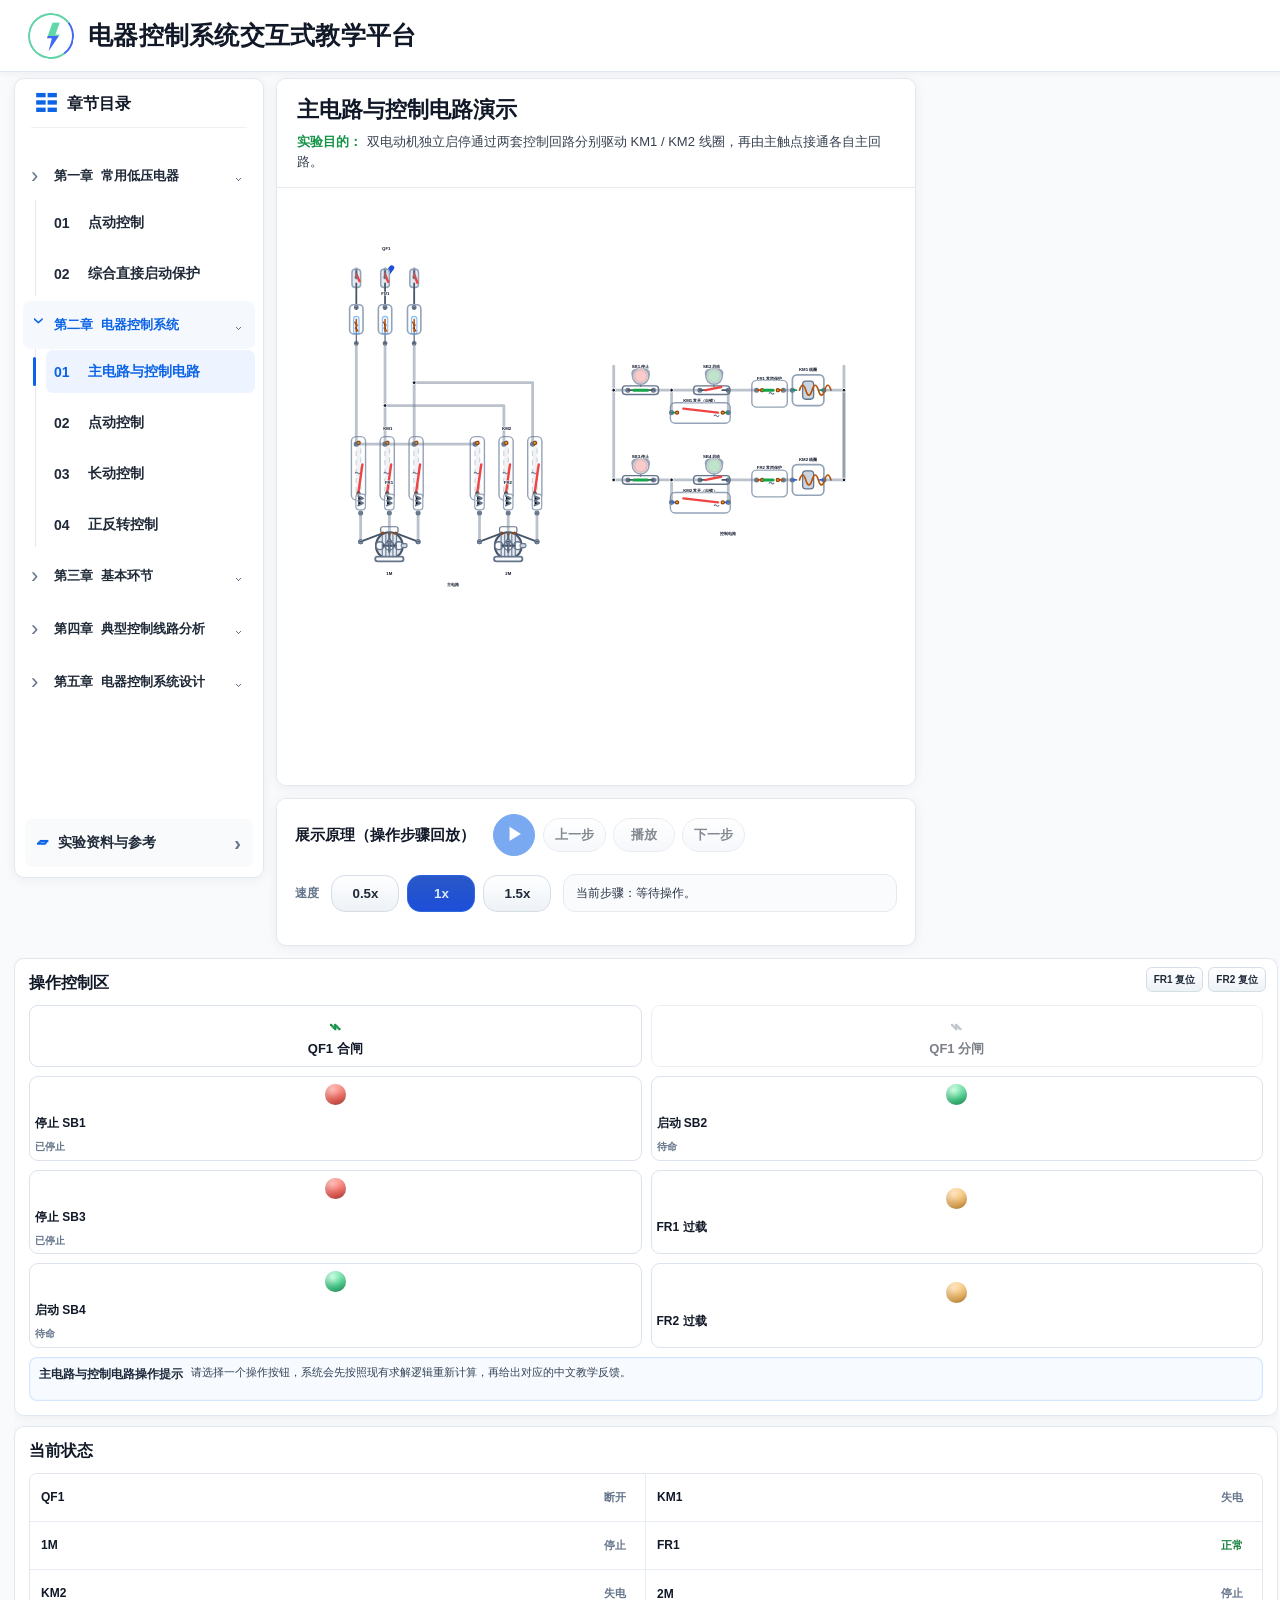
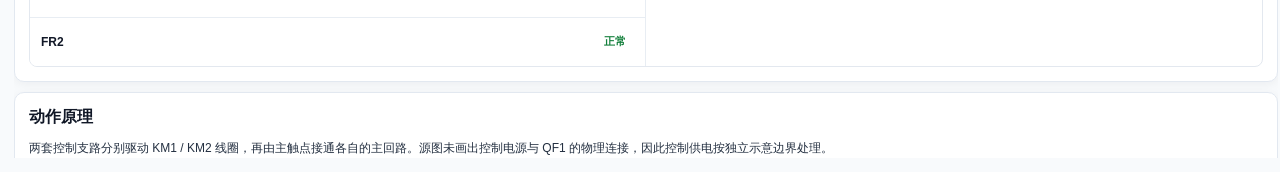
==== index.html @ c3f4f558 "fix(ch01): align jog experiment heading with target" ====
<!DOCTYPE html>
<html lang="zh-CN">
<head>
  <meta charset="UTF-8" />
  <meta name="viewport" content="width=device-width, initial-scale=1.0" />
  <title>电器控制系统交互式教学平台</title>
  <link rel="icon" href="data:,">
  <style>
    :root {
      --bg: #0c1320;
      --panel: #131f32;
      --panel-soft: #16263d;
      --text: #eef5ff;
      --muted: #9eb2cd;
      --line: rgba(255, 255, 255, 0.08);
      --wire: #7789a1;
      --wire-soft: rgba(135, 151, 173, 0.78);
      --l1: #ffd257;
      --l2: #6be2ff;
      --l3: #8dff9f;
      --danger: #ff7272;
      --success: #42df8f;
      --warning: #ffbf58;
      --shadow: rgba(0, 0, 0, 0.34);
    }

    * {
      box-sizing: border-box;
    }

    body {
      margin: 0;
      min-height: 100vh;
      font-family: "Microsoft YaHei", "PingFang SC", Arial, sans-serif;
      color: var(--text);
      background:
        radial-gradient(circle at top left, rgba(98, 170, 255, 0.15), transparent 26%),
        radial-gradient(circle at top right, rgba(255, 191, 88, 0.12), transparent 22%),
        linear-gradient(180deg, #09101b 0%, #0d1725 100%);
    }

    .page {
      width: min(1740px, calc(100% - 28px));
      margin: 0 auto;
      padding: 18px 0 28px;
    }

    .header,
    .panel {
      border: 1px solid var(--line);
      border-radius: 24px;
      background: linear-gradient(180deg, rgba(255, 255, 255, 0.045), rgba(255, 255, 255, 0.018));
      box-shadow: 0 18px 36px var(--shadow);
    }

    .header {
      padding: 18px 22px;
      margin-bottom: 18px;
    }

    .header h1 {
      margin: 0 0 8px;
      font-size: 30px;
    }

    .header p {
      margin: 0;
      color: var(--muted);
      line-height: 1.72;
      font-size: 15px;
    }

    .layout {
      display: grid;
      grid-template-columns: minmax(1040px, 1fr) 420px;
      gap: 20px;
      align-items: start;
    }

    .board-panel,
    .side-panel {
      padding: 18px;
    }

    .side-panel {
      display: flex;
      flex-direction: column;
      gap: 14px;
    }

    .panel-head {
      display: flex;
      justify-content: space-between;
      align-items: center;
      gap: 14px;
      margin-bottom: 12px;
    }

    .panel-head h2,
    .card h3 {
      margin: 0;
      font-size: 18px;
    }

    .panel-head small,
    .card p,
    .note {
      color: var(--muted);
    }

    .board-shell {
      border-radius: 22px;
      overflow: hidden;
      border: 1px solid var(--line);
      background:
        linear-gradient(180deg, rgba(255, 255, 255, 0.035), rgba(255, 255, 255, 0.012)),
        linear-gradient(180deg, #101c2d, #0c1523);
      aspect-ratio: 1000 / 700;
    }

    #boardSvg {
      width: 100%;
      height: 100%;
      display: block;
    }

    .card {
      padding: 16px;
      border-radius: 18px;
      border: 1px solid var(--line);
      background: linear-gradient(180deg, rgba(255, 255, 255, 0.05), rgba(255, 255, 255, 0.018));
    }

    .control-grid {
      display: grid;
      grid-template-columns: repeat(2, minmax(0, 1fr));
      gap: 12px;
      margin-top: 12px;
    }

    .ctrl-btn,
    .qf-btn,
    .small-btn {
      border: 1px solid rgba(255, 255, 255, 0.14);
      color: var(--text);
      cursor: pointer;
      font-weight: 800;
    }

    .qf-btn {
      width: 100%;
      border-radius: 16px;
      padding: 14px 16px;
      background: linear-gradient(180deg, #465b74, #29364a);
      font-size: 15px;
    }

    .qf-btn.on {
      color: #d8ffe9;
      border-color: rgba(66, 223, 143, 0.42);
      box-shadow: inset 0 0 0 1px rgba(66, 223, 143, 0.18), 0 0 18px rgba(66, 223, 143, 0.12);
    }

    .ctrl-btn {
      min-height: 84px;
      border-radius: 18px;
      padding: 10px 12px;
      background: linear-gradient(180deg, #d7dde6, #bbc5d3 58%, #909dab);
      color: #1a283b;
      display: flex;
      flex-direction: column;
      justify-content: center;
      gap: 8px;
      box-shadow: inset 0 2px 8px rgba(255, 255, 255, 0.45), 0 10px 16px rgba(0, 0, 0, 0.16);
    }

    .ctrl-btn .chip {
      width: 46px;
      height: 46px;
      border-radius: 50%;
      box-shadow: inset 0 4px 8px rgba(255, 255, 255, 0.38), inset 0 -6px 8px rgba(0, 0, 0, 0.22);
    }

    .ctrl-btn.stop .chip {
      background: radial-gradient(circle at 35% 30%, #ffb1ab, #ff6056 58%, #9c231e);
    }

    .ctrl-btn.forward .chip {
      background: radial-gradient(circle at 35% 30%, #c7ffe0, #39d889 58%, #0d7e43);
    }

    .ctrl-btn.reverse .chip {
      background: radial-gradient(circle at 35% 30%, #cadcff, #4c8fff 58%, #1a4fae);
    }

    .ctrl-btn.warn .chip {
      background: radial-gradient(circle at 35% 30%, #ffe2b7, #ffbe5d 58%, #b67112);
    }

    .ctrl-btn.reset .chip {
      background: radial-gradient(circle at 35% 30%, #f7fbff, #d7e4f4 58%, #8ea1ba);
    }

    .ctrl-btn strong {
      font-size: 14px;
    }

    .ctrl-btn-status {
      font-size: 12px;
      font-weight: 700;
      color: #64748b;
    }

    .ctrl-btn.pressed {
      border-color: #93c5fd;
      box-shadow: inset 0 2px 10px rgba(255, 255, 255, 0.7), 0 0 0 2px rgba(59, 130, 246, 0.14);
    }

    .ctrl-btn.pressed .ctrl-btn-status {
      color: #1d4ed8;
    }

    .ctrl-btn.pressed .chip {
      transform: translateY(4px) scale(0.96);
    }

    .status-grid {
      display: grid;
      gap: 10px;
    }

    .status-row {
      display: flex;
      justify-content: space-between;
      align-items: center;
      gap: 12px;
      padding: 10px 12px;
      border-radius: 12px;
      background: rgba(255, 255, 255, 0.03);
    }

    .status-row span:first-child {
      color: var(--muted);
      font-size: 13px;
      font-weight: 600;
    }

    .pill {
      padding: 4px 10px;
      border-radius: 999px;
      font-size: 12px;
      font-weight: 800;
      border: 1px solid rgba(255, 255, 255, 0.14);
      background: rgba(255, 255, 255, 0.06);
    }

    .pill.on {
      color: #cbffe3;
      background: rgba(66, 223, 143, 0.16);
      border-color: rgba(66, 223, 143, 0.36);
    }

    .pill.off {
      color: #dfe8f7;
    }

    .pill.forward {
      color: #fff0ac;
      background: rgba(255, 210, 87, 0.18);
      border-color: rgba(255, 210, 87, 0.4);
    }

    .pill.reverse {
      color: #dbf6ff;
      background: rgba(107, 226, 255, 0.16);
      border-color: rgba(107, 226, 255, 0.38);
    }

    .pill.error {
      color: #ffd8d8;
      background: rgba(255, 114, 114, 0.18);
      border-color: rgba(255, 114, 114, 0.42);
    }

    .box {
      min-height: 126px;
      border-radius: 14px;
      padding: 14px;
      background: rgba(255, 255, 255, 0.03);
      border: 1px solid rgba(255, 255, 255, 0.07);
    }

    .box strong {
      display: block;
      margin-bottom: 8px;
      font-size: 16px;
    }

    .box p {
      margin: 0;
      line-height: 1.72;
      font-size: 14px;
    }

    .operation-feedback-inline {
      margin-top: 12px;
      padding: 10px 12px;
      border-radius: 12px;
      border: 1px solid rgba(15, 23, 42, 0.08);
      background: #f8fbff;
      color: #0f172a;
      transition: border-color 160ms ease, background 160ms ease, box-shadow 160ms ease;
    }

    .operation-feedback-inline strong {
      display: block;
      margin-bottom: 4px;
      font-size: 13px;
      font-weight: 800;
      color: #1e293b;
    }

    .operation-feedback-inline p {
      margin: 0;
      font-size: 13px;
      line-height: 1.6;
      color: #334155;
    }

    .operation-feedback-inline.tone-success {
      border-color: rgba(34, 197, 94, 0.22);
      background: #f3fff7;
      box-shadow: inset 0 0 0 1px rgba(34, 197, 94, 0.04);
    }

    .operation-feedback-inline.tone-info {
      border-color: rgba(59, 130, 246, 0.18);
      background: #f7fbff;
      box-shadow: inset 0 0 0 1px rgba(59, 130, 246, 0.04);
    }

    .operation-feedback-inline.tone-warning {
      border-color: rgba(245, 158, 11, 0.22);
      background: #fff9ef;
      box-shadow: inset 0 0 0 1px rgba(245, 158, 11, 0.04);
    }

    .btn-row {
      display: flex;
      gap: 10px;
      margin-top: 12px;
    }

    .small-btn {
      flex: 1;
      border-radius: 12px;
      padding: 10px 12px;
      background: linear-gradient(180deg, #344159, #1c2738);
    }

    .legend {
      display: flex;
      flex-wrap: wrap;
      gap: 10px 14px;
      margin-top: 10px;
      color: var(--muted);
      font-size: 12px;
    }

    .legend span {
      display: inline-flex;
      align-items: center;
      gap: 8px;
    }

    .legend i {
      width: 24px;
      height: 5px;
      display: inline-block;
      border-radius: 999px;
    }

    .legend .l1 { background: var(--l1); }
    .legend .l2 { background: var(--l2); }
    .legend .l3 { background: var(--l3); }

    .note {
      margin-top: 10px;
      line-height: 1.7;
      font-size: 13px;
      white-space: pre-line;
    }

    .principle-toolbar {
      display: flex;
      flex-wrap: wrap;
      gap: 10px;
      margin-top: 12px;
      align-items: center;
    }

    .principle-play-btn {
      flex: 0 0 auto;
      min-width: 118px;
    }

    .playback-controls {
      display: flex;
      flex: 1 1 240px;
      gap: 10px;
    }

    .playback-controls .small-btn {
      min-width: 0;
    }

    .playback-speed-row {
      display: flex;
      align-items: center;
      justify-content: space-between;
      gap: 12px;
      margin-top: 12px;
    }

    .playback-speed-label {
      color: #64748b;
      font-size: 12px;
      font-weight: 700;
      letter-spacing: 0.02em;
    }

    .playback-speed-group {
      display: inline-flex;
      gap: 8px;
      flex-wrap: wrap;
    }

    .playback-speed-group .small-btn {
      flex: 0 0 auto;
      min-width: 68px;
    }

    .principle-step-list {
      display: grid;
      gap: 8px;
      margin-top: 12px;
    }

    .principle-step-item {
      display: flex;
      align-items: flex-start;
      gap: 10px;
      padding: 10px 12px;
      border-radius: 12px;
      border: 1px solid #e2e8f0;
      background: #f8fafc;
      color: #475569;
      font-size: 13px;
      line-height: 1.55;
    }

    .principle-step-item.done {
      border-color: #bbf7d0;
      background: #f0fdf4;
      color: #166534;
    }

    .principle-step-item.current {
      border-color: #bfdbfe;
      background: #eff6ff;
      color: #1d4ed8;
      box-shadow: 0 0 0 1px rgba(59, 130, 246, 0.1);
    }

    .principle-step-item.pending {
      color: #64748b;
    }

    .principle-step-marker {
      font-weight: 800;
      flex: 0 0 auto;
      min-width: 16px;
    }

    .principle-step-text {
      display: block;
    }

    #boardSvg.teaching-paused .current-flow-path,
    #boardSvg.teaching-paused .sim-motor-rotor {
      animation-play-state: paused;
    }

    .board-title {
      fill: #eef5ff;
      font-size: 28px;
      font-weight: 800;
    }

    .board-subtitle {
      fill: #9bb0cb;
      font-size: 15px;
      font-weight: 600;
    }

    .zone-text {
      fill: #7f94ae;
      font-size: 13px;
      font-weight: 700;
      letter-spacing: 0.3px;
    }

    .tag-box {
      display: none;
    }

    .tag-text {
      fill: #ecf4ff;
      font-size: 15px;
      font-weight: 800;
      text-shadow: 0 2px 5px rgba(0, 0, 0, 0.5);
    }

    .tag-text.small {
      font-size: 14px;
    }

    .terminal-text {
      fill: #d4e2f6;
      font-size: 14px;
      font-weight: 800;
      text-shadow: 0 2px 5px rgba(0, 0, 0, 0.48);
    }

    .component {
      cursor: pointer;
    }

    .component .hit-outline {
      fill: transparent;
      stroke: transparent;
      stroke-width: 10;
      transition: stroke 0.2s ease, filter 0.2s ease;
    }

    .component.selected .hit-outline,
    .component:hover .hit-outline {
      stroke: rgba(106, 193, 255, 0.72);
      filter: drop-shadow(0 0 8px rgba(106, 193, 255, 0.44));
    }

    #boardKi1.selected .hit-outline,
    #boardKi1:hover .hit-outline,
    #boardKi2.selected .hit-outline,
    #boardKi2:hover .hit-outline {
      stroke: transparent;
      filter: none;
    }

    .board-body {
      fill: #d7dee8;
      stroke: #91a1b7;
      stroke-width: 3;
    }

    .board-dark {
      fill: #7587a0;
      stroke: #42546d;
      stroke-width: 3;
    }

    .device-shadow {
      filter: drop-shadow(0 12px 18px rgba(0, 0, 0, 0.16));
    }

    .plastic-top {
      fill: rgba(255, 255, 255, 0.16);
    }

    .terminal-plate {
      fill: #4b5d75;
      stroke: #1f3044;
      stroke-width: 2;
    }

    .terminal-screw {
      fill: #c4d0dd;
      stroke: #586b83;
      stroke-width: 1.5;
    }

    .terminal-slot {
      stroke: #53667d;
      stroke-width: 1.5;
      stroke-linecap: round;
    }

    .phase-wire {
      fill: none;
      stroke: var(--wire-soft);
      stroke-width: 6;
      stroke-linecap: round;
      stroke-linejoin: round;
    }

    .phase-wire.thin {
      stroke-width: 5;
    }

    .phase-wire.cross {
      stroke: rgba(122, 138, 158, 0.58);
      opacity: 0.72;
    }

    .power-path {
      fill: none;
      stroke-width: 9;
      stroke-linecap: round;
      stroke-linejoin: round;
      opacity: 0;
      stroke-dasharray: 22 18;
      animation: flowMove 1.18s linear infinite;
      filter: drop-shadow(0 0 7px currentColor);
      transition: opacity 0.2s ease;
    }

    .power-path.active {
      opacity: 1;
    }

    .phase-l1 {
      stroke: var(--l1);
      color: var(--l1);
    }

    .phase-l2 {
      stroke: var(--l2);
      color: var(--l2);
    }

    .phase-l3 {
      stroke: var(--l3);
      color: var(--l3);
    }

    .qf-slot {
      fill: url(#qfSlotGrad);
      stroke: #617289;
      stroke-width: 3;
    }

    .qf-handle {
      transform-origin: 220px 159px;
      transition: transform 0.22s ease, stroke 0.22s ease, filter 0.22s ease;
      stroke: #26384c;
      stroke-width: 12;
      stroke-linecap: round;
    }

    #boardQf1.on .qf-handle {
      transform: rotate(-26deg);
      stroke: #4edb91;
      filter: drop-shadow(0 0 7px rgba(78, 219, 145, 0.24));
    }

    #boardQf1.on .qf-body {
      stroke: rgba(78, 219, 145, 0.72);
      filter: drop-shadow(0 0 9px rgba(78, 219, 145, 0.14));
    }

    .qf-body {
      fill: url(#qfBodyGrad);
      stroke: #73859b;
      stroke-width: 3.2;
    }

    .qf-ridge {
      fill: url(#qfPoleGrad);
      stroke: #42546d;
      stroke-width: 2.2;
    }

    .qf-handle-cap {
      fill: url(#qfCapGrad);
      stroke: #5f738d;
      stroke-width: 2;
      transition: transform 0.22s ease, stroke 0.22s ease;
      transform-origin: 220px 159px;
    }

    #boardQf1.on .qf-handle-cap {
      transform: rotate(-26deg);
      stroke: #5de09b;
    }

    .fuse-body {
      fill: url(#fuseBodyGrad);
      stroke: #8d7350;
      stroke-width: 3;
    }

    .fuse-cartridge {
      fill: url(#fuseGlassGrad);
      stroke: #8b98ab;
      stroke-width: 2.2;
    }

    .fuse-core {
      stroke: #e4b35f;
      stroke-width: 2;
      stroke-linecap: round;
    }

    .fuse-cap {
      fill: #e9edf4;
      stroke: #798ca5;
      stroke-width: 1.8;
    }

    .fuse-base {
      fill: #8d7558;
      opacity: 0.34;
    }

    .contactor-shell {
      fill: url(#contactorBodyGrad);
      stroke: #8293ab;
      stroke-width: 3;
    }

    .contactor-top {
      fill: rgba(255, 255, 255, 0.2);
    }

    .contactor-core {
      fill: rgba(72, 90, 113, 0.26);
      stroke: rgba(49, 66, 87, 0.48);
      stroke-width: 2;
    }

    .contactor-channel {
      fill: url(#contactorChannelGrad);
      stroke: #51657d;
      stroke-width: 2;
    }

    .contactor-gap {
      stroke: #a6b7ca;
      stroke-width: 5;
      stroke-linecap: round;
      opacity: 0.7;
      transition: opacity 0.2s ease;
    }

    .contactor-bridge {
      stroke: #7effb2;
      stroke-width: 6;
      stroke-linecap: round;
      opacity: 0;
      transition: opacity 0.2s ease;
      filter: drop-shadow(0 0 6px rgba(126, 255, 178, 0.3));
    }

    #boardKi1.active .contactor-bridge,
    #boardKi2.active .contactor-bridge {
      opacity: 1;
    }

    #boardKi1.active .contactor-gap,
    #boardKi2.active .contactor-gap {
      opacity: 0.18;
    }

    #boardKi1.active .contactor-shell,
    #boardKi2.active .contactor-shell {
      stroke: rgba(126, 255, 178, 0.72);
      filter: drop-shadow(0 0 10px rgba(126, 255, 178, 0.15));
    }

    #boardKi1.selected .contactor-shell,
    #boardKi1:hover .contactor-shell,
    #boardKi2.selected .contactor-shell,
    #boardKi2:hover .contactor-shell {
      stroke: rgba(106, 193, 255, 0.86);
      filter: drop-shadow(0 0 9px rgba(106, 193, 255, 0.24));
    }

    .fr-shell {
      fill: url(#frBodyGrad);
      stroke: #8b6f4b;
      stroke-width: 3;
    }

    .fr-top {
      fill: rgba(255, 255, 255, 0.14);
    }

    .fr-channel {
      fill: url(#frChannelGrad);
      stroke: #7f8ea3;
      stroke-width: 2;
    }

    .fr-dial {
      fill: #d87070;
      stroke: #ffd1d1;
      stroke-width: 2;
    }

    .fr-scale {
      stroke: rgba(255, 255, 255, 0.55);
      stroke-width: 1.5;
      stroke-linecap: round;
    }

    .status-dot {
      opacity: 0.18;
      transition: opacity 0.2s ease, fill 0.2s ease;
    }

    #boardKi1.active .status-dot,
    #boardKi2.active .status-dot {
      opacity: 1;
      fill: #7effb2;
    }

    #boardFr1.trip .status-dot {
      opacity: 1;
      fill: #ff8a8a;
    }

    #boardFr1.trip .fr-shell {
      fill: #703131;
      stroke: #ff8a8a;
    }

    .ctrl-btn.active {
      box-shadow: inset 0 2px 8px rgba(255, 255, 255, 0.45), 0 0 0 1px rgba(255, 255, 255, 0.18), 0 0 18px rgba(255, 255, 255, 0.14);
    }

    .ctrl-btn.forward.active {
      box-shadow: inset 0 2px 8px rgba(255, 255, 255, 0.45), 0 0 0 1px rgba(66, 223, 143, 0.32), 0 0 18px rgba(66, 223, 143, 0.18);
    }

    .ctrl-btn.reverse.active {
      box-shadow: inset 0 2px 8px rgba(255, 255, 255, 0.45), 0 0 0 1px rgba(107, 226, 255, 0.3), 0 0 18px rgba(107, 226, 255, 0.16);
    }

    .button-cap {
      transition: transform 0.12s ease;
    }

    .button-bezel {
      fill: url(#buttonBezelGrad);
      stroke: #8ea1b7;
      stroke-width: 2.4;
    }

    .button-housing {
      fill: url(#buttonHousingGrad);
      stroke: #7f92a9;
      stroke-width: 2.4;
    }

    .button-ring {
      fill: rgba(255, 255, 255, 0.08);
      stroke: rgba(255, 255, 255, 0.16);
      stroke-width: 2;
    }

    #boardSb2.selected .button-ring,
    #boardSb2.pressed .button-ring,
    #boardSb2.active .button-ring {
      stroke: rgba(66, 223, 143, 0.5);
      filter: drop-shadow(0 0 8px rgba(66, 223, 143, 0.24));
    }

    #boardSb3.selected .button-ring,
    #boardSb3.pressed .button-ring,
    #boardSb3.active .button-ring {
      stroke: rgba(107, 226, 255, 0.5);
      filter: drop-shadow(0 0 8px rgba(107, 226, 255, 0.24));
    }

    .component.pressed .button-cap {
      transform: translateY(4px);
    }

    .motor-shell {
      fill: url(#motorBodyGrad);
      stroke: #dce8f5;
      stroke-width: 4;
    }

    .motor-endcap {
      fill: url(#motorEndGrad);
      stroke: #c2d5e8;
      stroke-width: 3;
    }

    .motor-fin {
      stroke: rgba(228, 240, 252, 0.4);
      stroke-width: 3;
      stroke-linecap: round;
    }

    .motor-base {
      fill: #5d7595;
      stroke: #d0deed;
      stroke-width: 3;
    }

    .motor-box {
      fill: url(#motorBoxGrad);
      stroke: #d2dfed;
      stroke-width: 2.4;
    }

    #boardMotor.run-forward .rotor {
      animation: motorCw 1.35s linear infinite;
      transform-origin: 1110px 700px;
    }

    #boardMotor.run-reverse .rotor {
      animation: motorCcw 1.35s linear infinite;
      transform-origin: 1110px 700px;
    }

    #boardMotor.fault .motor-shell {
      fill: #6a2f2f;
      stroke: #ff9090;
    }

    #boardMotor.fault .motor-endcap,
    #boardMotor.fault .motor-box,
    #boardMotor.fault .motor-base {
      stroke: #ffb0b0;
    }

    #boardMotor.fault .fault-mark {
      opacity: 1;
    }

    .fault-mark {
      opacity: 0;
      transition: opacity 0.2s ease;
    }

    .terminal-port,
    .terminal-point {
      display: block;
    }

    @keyframes flowMove {
      from { stroke-dashoffset: 0; }
      to { stroke-dashoffset: -82; }
    }

    @keyframes currentFlow {
      from { stroke-dashoffset: 22; }
      to { stroke-dashoffset: 0; }
    }

    @keyframes currentFlowReverse {
      from { stroke-dashoffset: 0; }
      to { stroke-dashoffset: 22; }
    }

    @keyframes motorCw {
      from { transform: rotate(0deg); }
      to { transform: rotate(360deg); }
    }

    @keyframes motorCcw {
      from { transform: rotate(360deg); }
      to { transform: rotate(0deg); }
    }

    .board-shell {
      border-radius: 22px;
      overflow: hidden;
      border: 1px solid #e5e7eb;
      background: #ffffff;
      aspect-ratio: 1240 / 860;
    }

    .stage-board {
      background: #ffffff;
      border-color: #e5e7eb;
    }

    .board-title {
      fill: #1f2937;
    }

    .board-subtitle {
      fill: #64748b;
      font-size: 14px;
      font-weight: 600;
    }

    .zone-text {
      fill: #94a3b8;
      font-size: 12px;
      font-weight: 700;
    }

    .tag-text,
    .tag-text.small,
    .terminal-text {
      fill: #1f2937;
      text-shadow: none;
    }

    .component.selected .hit-outline,
    .component:hover .hit-outline {
      stroke: rgba(37, 99, 235, 0.28);
      filter: drop-shadow(0 0 5px rgba(37, 99, 235, 0.12));
    }

    .device-shadow {
      filter: drop-shadow(0 10px 14px rgba(148, 163, 184, 0.18));
    }

    .plastic-top {
      fill: rgba(255, 255, 255, 0.66);
    }

    .terminal-plate {
      fill: #cbd5e1;
      stroke: #94a3b8;
    }

    .terminal-screw {
      fill: #f8fafc;
      stroke: #94a3b8;
    }

    #lineSlotLayer,
    #terminalDebugLayer {
      display: none;
    }

    .slot-zone {
      fill: rgba(219, 234, 254, 0.32);
      stroke: rgba(191, 219, 254, 0.9);
      stroke-width: 1.5;
      stroke-dasharray: 6 8;
    }

    .phase-wire,
    .power-path {
      fill: none;
      stroke-linecap: round;
      stroke-linejoin: round;
    }

    .phase-wire {
      stroke: #cbd5e1;
      stroke-width: 3;
    }

    .phase-wire.thin {
      stroke-width: 3;
    }

    .phase-wire.cross {
      stroke: rgba(148, 163, 184, 0.52);
      opacity: 0.72;
    }

    .power-path {
      stroke-width: 4;
      opacity: 1;
      stroke-dasharray: 12 10;
      animation: currentFlow 0.9s linear infinite;
      filter: none;
    }

    .base-wire.active-wire {
      opacity: 1;
    }

    .flow-forward {
      animation-name: currentFlow;
    }

    .flow-reverse {
      animation-name: currentFlowReverse;
    }

    .phase-l1 {
      stroke: #facc15;
      color: #facc15;
    }

    .phase-l2 {
      stroke: #06b6d4;
      color: #06b6d4;
    }

    .phase-l3 {
      stroke: #22c55e;
      color: #22c55e;
    }

    .qf-slot {
      fill: #eef4ff;
      stroke: #94a3b8;
    }

    .qf-handle {
      stroke: #2563eb;
    }

    #boardQf1.on .qf-handle {
      stroke: #2563eb;
      filter: drop-shadow(0 0 6px rgba(37, 99, 235, 0.2));
    }

    #boardQf1.on .qf-body {
      stroke: #60a5fa;
      filter: drop-shadow(0 0 7px rgba(96, 165, 250, 0.14));
    }

    .qf-body {
      fill: #eef2f7;
      stroke: #94a3b8;
    }

    .qf-ridge {
      fill: #94a3b8;
      stroke: #64748b;
    }

    .qf-handle-cap {
      fill: #dbeafe;
      stroke: #60a5fa;
    }

    .fuse-body {
      fill: #f6efe2;
      stroke: #b7a07b;
    }

    .fuse-cartridge {
      fill: rgba(255, 255, 255, 0.9);
      stroke: #94a3b8;
    }

    .fuse-core {
      stroke: #d97706;
    }

    .fuse-cap {
      fill: #f8fafc;
      stroke: #94a3b8;
    }

    .fuse-base {
      fill: #c8b18c;
      opacity: 0.36;
    }

    .contactor-shell {
      fill: #eef2f7;
      stroke: #94a3b8;
    }

    .contactor-top {
      fill: rgba(255, 255, 255, 0.76);
    }

    .contactor-core {
      fill: rgba(148, 163, 184, 0.18);
      stroke: rgba(148, 163, 184, 0.58);
    }

    .contactor-channel {
      fill: #64748b;
      stroke: #475569;
    }

    .contactor-gap {
      stroke: #cbd5e1;
      opacity: 0.9;
    }

    .contactor-bridge {
      stroke: #60a5fa;
      filter: drop-shadow(0 0 5px rgba(96, 165, 250, 0.24));
    }

    #boardKi1.active .contactor-shell,
    #boardKi2.active .contactor-shell {
      stroke: #60a5fa;
      filter: drop-shadow(0 0 8px rgba(96, 165, 250, 0.14));
    }

    #boardKi1.selected .contactor-shell,
    #boardKi1:hover .contactor-shell,
    #boardKi2.selected .contactor-shell,
    #boardKi2:hover .contactor-shell {
      stroke: #93c5fd;
      filter: drop-shadow(0 0 6px rgba(147, 197, 253, 0.14));
    }

    .fr-shell {
      fill: #efe6d6;
      stroke: #b89b78;
    }

    .fr-top {
      fill: rgba(255, 255, 255, 0.72);
    }

    .fr-channel {
      fill: #f8fafc;
      stroke: #94a3b8;
    }

    .fr-dial {
      fill: #ef4444;
      stroke: #fecaca;
    }

    .fr-scale {
      stroke: #cbd5e1;
    }

    .status-dot {
      opacity: 0.22;
    }

    #boardKi1.active .status-dot,
    #boardKi2.active .status-dot {
      fill: #60a5fa;
    }

    #boardFr1.trip .status-dot {
      fill: #ef4444;
    }

    #boardFr1.trip .fr-shell {
      fill: #fee2e2;
      stroke: #ef4444;
    }

    .button-bezel {
      fill: #f8fafc;
      stroke: #94a3b8;
    }

    .button-housing {
      fill: #e2e8f0;
      stroke: #94a3b8;
    }

    .button-ring {
      fill: rgba(255, 255, 255, 0.86);
      stroke: rgba(148, 163, 184, 0.45);
    }

    .terminal-port {
      fill: #ffffff;
      stroke: #64748b;
      stroke-width: 2;
    }

    .terminal-point {
      fill: #475569;
      stroke: none;
    }

    .motor-shell {
      fill: #c7d9ec;
      stroke: #94a3b8;
    }

    .motor-endcap {
      fill: #f8fbff;
      stroke: #cbd5e1;
    }

    .motor-fin {
      stroke: rgba(100, 116, 139, 0.35);
    }

    .motor-base {
      fill: #94a3b8;
      stroke: #e2e8f0;
    }

    .motor-box {
      fill: #e2e8f0;
      stroke: #cbd5e1;
    }

    #boardMotor.run-forward .rotor,
    #boardMotor.run-reverse .rotor {
      transform-origin: 1110px 620px;
    }

    #boardMotor.fault .motor-shell {
      fill: #fee2e2;
      stroke: #ef4444;
    }

    #boardMotor.fault .motor-endcap,
    #boardMotor.fault .motor-box,
    #boardMotor.fault .motor-base {
      stroke: #fca5a5;
    }

    @media (max-width: 1520px) {
      .layout {
        grid-template-columns: 1fr;
      }
    }

    .hidden {
      display: none !important;
    }

    body {
      margin: 0;
      min-height: 100vh;
      font-family: "Microsoft YaHei", "PingFang SC", Arial, sans-serif;
      color: #1f2937;
      background: #f5f7fa;
    }

    .app-shell {
      min-height: 100vh;
      display: grid;
      grid-template-rows: 64px minmax(0, 1fr) auto;
      background: #f5f7fa;
    }

    .topbar {
      display: flex;
      align-items: center;
      justify-content: center;
      padding: 0 24px;
      background: #ffffff;
      border-bottom: 1px solid #dde3ea;
    }

    .topbar-brand {
      color: #1d4ed8;
      font-size: 22px;
      font-weight: 800;
      white-space: nowrap;
    }

    .topbar-center {
      text-align: center;
      color: #2563eb;
      font-size: 15px;
      font-weight: 700;
      white-space: nowrap;
    }

    .topbar-current {
      justify-self: end;
      color: #6b7280;
      font-size: 14px;
      font-weight: 600;
      white-space: nowrap;
    }

    .topbar-current strong {
      color: #1f2937;
      margin-left: 6px;
    }

    .workspace {
      min-height: 0;
      display: grid;
      grid-template-columns: 240px minmax(0, 1fr) 340px;
      gap: 16px;
      padding: 16px;
    }

    .sidebar,
    .stage-panel,
    .inspector {
      min-height: 0;
      background: #ffffff;
      border: 1px solid #dde3ea;
      border-radius: 18px;
      box-shadow: 0 10px 24px rgba(15, 23, 42, 0.05);
    }

    .sidebar {
      padding: 18px 12px;
      display: flex;
      flex-direction: column;
      gap: 14px;
    }

    .sidebar-title {
      padding: 0 10px;
      color: #1d4ed8;
      font-size: 17px;
      font-weight: 800;
    }

    .sidebar-current {
      margin: 0 8px;
      padding: 10px 12px;
      border-radius: 12px;
      background: #f8fbff;
      border: 1px solid #dbe7fb;
      color: #64748b;
      font-size: 13px;
      font-weight: 700;
      line-height: 1.5;
    }

    .sidebar-current strong {
      color: #1f2937;
      margin-left: 4px;
    }

    .chapter-group {
      display: flex;
      flex-direction: column;
      gap: 8px;
    }

    .chapter-label {
      padding: 0 10px;
      color: #64748b;
      font-size: 12px;
      font-weight: 800;
      letter-spacing: 0.04em;
    }

    .module-nav {
      display: flex;
      flex-direction: column;
      gap: 6px;
    }

    .module-nav-item {
      width: 100%;
      border: 1px solid transparent;
      border-left: 4px solid transparent;
      border-radius: 12px;
      background: #ffffff;
      color: #1f2937;
      padding: 12px 12px 12px 14px;
      display: flex;
      align-items: center;
      gap: 10px;
      text-align: left;
      cursor: pointer;
      transition: background 0.2s ease, border-color 0.2s ease;
    }

    .module-nav-item:hover {
      background: #f8fbff;
      border-color: #d6e5ff;
    }

    .module-nav-item.active {
      background: #eaf2ff;
      border-color: #cfe0ff;
      border-left-color: #2563eb;
    }

    .module-nav-item .num {
      min-width: 30px;
      color: #2563eb;
      font-size: 14px;
      font-weight: 800;
    }

    .module-nav-item .label {
      display: block;
      font-size: 14px;
      font-weight: 700;
      line-height: 1.5;
    }

    .stage-panel {
      padding: 18px;
      display: flex;
      flex-direction: column;
      gap: 14px;
    }

    .stage-head {
      display: flex;
      align-items: flex-start;
      justify-content: space-between;
      gap: 16px;
    }

    .stage-kicker {
      color: #6b7280;
      font-size: 12px;
      font-weight: 700;
      letter-spacing: 0.08em;
      text-transform: uppercase;
    }

    .stage-head h2 {
      margin: 6px 0 0;
      color: #1f2937;
      font-size: 24px;
    }

    .stage-code {
      min-width: 54px;
      height: 54px;
      border-radius: 16px;
      display: grid;
      place-items: center;
      background: #eaf2ff;
      color: #2563eb;
      font-size: 20px;
      font-weight: 800;
      border: 1px solid #cfe0ff;
    }

    .stage-card {
      min-height: 660px;
      flex: 1;
      display: flex;
      flex-direction: column;
      border-radius: 18px;
      border: 1px solid #dde3ea;
      background: linear-gradient(180deg, #ffffff, #f8fafc);
      overflow: hidden;
    }

    .stage-card-head {
      padding: 18px 20px 14px;
      border-bottom: 1px solid #eef2f6;
    }

    .stage-card-head h3 {
      margin: 0 0 8px;
      color: #1f2937;
      font-size: 20px;
    }

    .stage-card-head p {
      margin: 0;
      color: #6b7280;
      font-size: 14px;
      line-height: 1.65;
    }

    .module-canvas {
      min-height: 0;
      flex: 1;
      padding: 18px;
    }

    #forwardReverseCanvas {
      min-height: 560px;
    }

    #forwardReverseCanvas .board-shell {
      width: min(100%, 800px);
      height: auto;
      display: block;
      margin: 0 auto;
    }

    #forwardReverseCanvas .board-shell.calibration-shell {
      width: min(100%, 980px);
      aspect-ratio: 1516 / 1102;
    }

    #boardSvg {
      display: block;
      width: 100%;
      height: auto;
      background: #ffffff;
    }

    .calibration-box p {
      margin: 8px 0 0;
      color: var(--muted);
      font-size: 13px;
      line-height: 1.5;
    }

    .calibration-opacity-group,
    .calibration-stage-group {
      display: grid;
      grid-template-columns: repeat(2, minmax(0, 1fr));
      gap: 8px;
      margin-top: 10px;
    }

    .preview-state-group {
      display: grid;
      grid-template-columns: repeat(2, minmax(0, 1fr));
      gap: 8px;
      margin-top: 10px;
    }

    .preview-state-group .small-btn {
      min-height: 54px;
      text-align: left;
      line-height: 1.35;
      padding: 10px 12px;
    }

    .preview-note {
      margin-top: 10px;
      color: var(--muted);
      font-size: 12px;
      line-height: 1.5;
    }

    #referenceImageLayer {
      pointer-events: none;
    }

    #referenceImageLayer image {
      image-rendering: auto;
    }

    .calibration-hidden {
      display: none;
    }

    .small-btn.active {
      color: #dbeafe;
      border-color: rgba(59, 130, 246, 0.42);
      background: linear-gradient(180deg, #2958c8, #1d4ed8);
    }

    .calibration-wire {
      fill: none;
      stroke: rgba(148, 163, 184, 0.86);
      stroke-width: 2.8;
      stroke-linecap: round;
      stroke-linejoin: round;
      vector-effect: non-scaling-stroke;
      opacity: 0.48;
    }

    .calibration-wire.control {
      stroke: rgba(100, 116, 139, 0.9);
    }

    .calibration-wire.main {
      stroke: rgba(100, 116, 139, 0.9);
    }

    .calibration-wire.active-control {
      stroke: #475569;
      stroke-width: 4.4;
      opacity: 0.92;
      filter: drop-shadow(0 0 1px rgba(71, 85, 105, 0.18));
    }

    .calibration-wire.active-main {
      stroke-width: 4.6;
      opacity: 0.96;
      filter: drop-shadow(0 0 1px rgba(15, 23, 42, 0.18));
    }

    .calibration-wire.active-main.phase-l1 {
      stroke: #facc15;
    }

    .calibration-wire.active-main.phase-l2 {
      stroke: #06b6d4;
    }

    .calibration-wire.active-main.phase-l3 {
      stroke: #22c55e;
    }

    .current-flow-path {
      fill: none;
      stroke-width: 4.2;
      stroke-linecap: round;
      stroke-linejoin: round;
      vector-effect: non-scaling-stroke;
      stroke-dasharray: 12 22;
      animation: currentFlowLine 1.1s linear infinite;
      opacity: 0.96;
      pointer-events: none;
    }

    .current-flow-path.reverse {
      animation-name: currentFlowLineReverse;
    }

    .current-flow-path.control {
      stroke: #f59e0b;
      filter: drop-shadow(0 0 2px rgba(245, 158, 11, 0.28));
    }

    .current-flow-path.main.phase-l1 {
      stroke: #facc15;
      filter: drop-shadow(0 0 2px rgba(250, 204, 21, 0.24));
    }

    .current-flow-path.main.phase-l2 {
      stroke: #06b6d4;
      filter: drop-shadow(0 0 2px rgba(6, 182, 212, 0.24));
    }

    .current-flow-path.main.phase-l3 {
      stroke: #22c55e;
      filter: drop-shadow(0 0 2px rgba(34, 197, 94, 0.24));
    }

    @keyframes currentFlowLine {
      from { stroke-dashoffset: 0; }
      to { stroke-dashoffset: -34; }
    }

    @keyframes currentFlowLineReverse {
      from { stroke-dashoffset: 0; }
      to { stroke-dashoffset: 34; }
    }

    .solver-debug-card pre {
      margin: 0;
      max-height: 320px;
      overflow: auto;
      padding: 12px 14px;
      border-radius: 12px;
      background: #0f172a;
      color: #dbeafe;
      font-size: 12px;
      line-height: 1.55;
      white-space: pre-wrap;
      word-break: break-word;
    }

    .calibration-port {
      fill: rgba(255, 255, 255, 0.1);
      stroke: #0f172a;
      stroke-width: 1.8;
      vector-effect: non-scaling-stroke;
    }

    .calibration-terminal {
      fill: rgba(255, 255, 255, 0.08);
      stroke: #1d4ed8;
      stroke-width: 1.8;
      vector-effect: non-scaling-stroke;
    }

    .calibration-junction {
      fill: #111827;
      stroke: #ffffff;
      stroke-width: 1;
      vector-effect: non-scaling-stroke;
    }

    .calibration-node {
      fill: #7c3aed;
      stroke: #ffffff;
      stroke-width: 1.2;
      vector-effect: non-scaling-stroke;
    }

    .calibration-node-label {
      fill: #4c1d95;
      font-size: 16px;
      font-weight: 800;
      paint-order: stroke;
      stroke: rgba(255, 255, 255, 0.95);
      stroke-width: 3px;
      stroke-linejoin: round;
    }

    .calibration-port-label {
      fill: #1f2937;
      font-size: 13px;
      font-weight: 800;
      paint-order: stroke;
      stroke: rgba(255, 255, 255, 0.92);
      stroke-width: 2.4px;
      stroke-linejoin: round;
    }

    .calibration-bbox {
      fill: rgba(59, 130, 246, 0.12);
      stroke: #2563eb;
      stroke-width: 2;
      stroke-dasharray: 8 6;
      vector-effect: non-scaling-stroke;
    }

    .calibration-bbox-label {
      fill: #1d4ed8;
      font-size: 13px;
      font-weight: 800;
      paint-order: stroke;
      stroke: rgba(255, 255, 255, 0.92);
      stroke-width: 2.4px;
      stroke-linejoin: round;
    }

    .calibration-crossing {
      display: none;
    }

    .sim-piece-label {
      fill: #0f172a;
      font-size: 11px;
      font-weight: 800;
      paint-order: stroke;
      stroke: rgba(255, 255, 255, 0.92);
      stroke-width: 2.4px;
      stroke-linejoin: round;
    }

    .sim-badge {
      fill: rgba(15, 23, 42, 0.78);
      rx: 10;
      ry: 10;
    }

    .sim-badge-text {
      fill: #ffffff;
      font-size: 10px;
      font-weight: 800;
      letter-spacing: 0.4px;
      text-anchor: middle;
      dominant-baseline: middle;
    }

    .sim-metal {
      fill: #f8fafc;
      stroke: #64748b;
      stroke-width: 1.8;
      vector-effect: non-scaling-stroke;
    }

    .sim-shell {
      fill: rgba(255, 255, 255, 0.82);
      stroke: #64748b;
      stroke-width: 2.2;
      vector-effect: non-scaling-stroke;
    }

    .sim-shell.ki1 {
      stroke: #059669;
      fill: rgba(236, 253, 245, 0.9);
    }

    .sim-shell.ki2 {
      stroke: #2563eb;
      fill: rgba(239, 246, 255, 0.9);
    }

    .sim-shell.fr1 {
      stroke: #b45309;
      fill: rgba(255, 247, 237, 0.92);
    }

    .sim-detail {
      fill: none;
      stroke: #475569;
      stroke-width: 1.8;
      stroke-linecap: round;
      stroke-linejoin: round;
      vector-effect: non-scaling-stroke;
    }

    .sim-detail.ki1 {
      stroke: #059669;
    }

    .sim-detail.ki2 {
      stroke: #2563eb;
    }

    .sim-detail.fr1 {
      stroke: #b45309;
    }

    .sim-accent {
      fill: rgba(59, 130, 246, 0.12);
      stroke: rgba(59, 130, 246, 0.55);
      stroke-width: 1.4;
      vector-effect: non-scaling-stroke;
    }

    .sim-contact-live {
      fill: #ffffff;
      stroke: #16a34a;
      stroke-width: 2.8;
      stroke-linecap: round;
      vector-effect: non-scaling-stroke;
    }

    .sim-contact-open {
      fill: #ffffff;
      stroke: #ef4444;
      stroke-width: 2.4;
      stroke-linecap: round;
      vector-effect: non-scaling-stroke;
    }

    .sim-ghost {
      fill: rgba(148, 163, 184, 0.14);
      stroke: rgba(100, 116, 139, 0.28);
      stroke-width: 1.2;
      stroke-dasharray: 5 4;
      vector-effect: non-scaling-stroke;
    }

    .sim-coil-energized {
      fill: rgba(254, 240, 138, 0.46);
      stroke: #ca8a04;
      stroke-width: 2;
      vector-effect: non-scaling-stroke;
    }

    .sim-qf-handle {
      stroke: #1d4ed8;
      stroke-width: 5;
      stroke-linecap: round;
      vector-effect: non-scaling-stroke;
    }

    .sim-qf-window {
      fill: rgba(191, 219, 254, 0.7);
      stroke: #60a5fa;
      stroke-width: 1.8;
      vector-effect: non-scaling-stroke;
    }

    .sim-motor-body {
      fill: rgba(226, 232, 240, 0.9);
      stroke: #475569;
      stroke-width: 2.2;
      vector-effect: non-scaling-stroke;
    }

    .sim-motor-inner {
      fill: rgba(148, 163, 184, 0.18);
      stroke: #64748b;
      stroke-width: 1.4;
      vector-effect: non-scaling-stroke;
    }

    .sim-text {
      fill: #334155;
      font-size: 12px;
      font-weight: 700;
      text-anchor: middle;
      dominant-baseline: middle;
    }

    .sim-terminal-outer {
      fill: #f8fafc;
      stroke: #64748b;
      stroke-width: 1.6;
      vector-effect: non-scaling-stroke;
    }

    .sim-terminal-inner {
      fill: #e2e8f0;
      stroke: #94a3b8;
      stroke-width: 1.1;
      vector-effect: non-scaling-stroke;
    }

    .sim-terminal-slot {
      stroke: #475569;
      stroke-width: 1.2;
      stroke-linecap: round;
      vector-effect: non-scaling-stroke;
    }

    .sim-node-dot {
      fill: #111827;
      stroke: #ffffff;
      stroke-width: 1;
      vector-effect: non-scaling-stroke;
    }

    .sim-node-label {
      fill: #334155;
      font-size: 11px;
      font-weight: 700;
      paint-order: stroke;
      stroke: rgba(255, 255, 255, 0.92);
      stroke-width: 2px;
      stroke-linejoin: round;
    }

    .sim-terminal-label {
      fill: #1f2937;
      font-size: 12px;
      font-weight: 800;
      paint-order: stroke;
      stroke: rgba(255, 255, 255, 0.92);
      stroke-width: 2px;
      stroke-linejoin: round;
    }

    .sim-qf-body {
      fill: #f8fafc;
      stroke: #64748b;
      stroke-width: 2.4;
      vector-effect: non-scaling-stroke;
    }

    .sim-qf-top {
      fill: rgba(255, 255, 255, 0.92);
      stroke: rgba(148, 163, 184, 0.55);
      stroke-width: 1.2;
      vector-effect: non-scaling-stroke;
    }

    .sim-qf-pole {
      fill: rgba(226, 232, 240, 0.95);
      stroke: #94a3b8;
      stroke-width: 1.5;
      vector-effect: non-scaling-stroke;
    }

    .sim-qf-copper {
      fill: rgba(217, 119, 6, 0.18);
      stroke: #b45309;
      stroke-width: 1.4;
      vector-effect: non-scaling-stroke;
    }

    .sim-qf-link-bar {
      fill: #cbd5e1;
      stroke: #64748b;
      stroke-width: 1.5;
      vector-effect: non-scaling-stroke;
    }

    .sim-qf-indicator {
      fill: #ffffff;
      stroke: #94a3b8;
      stroke-width: 1.2;
      vector-effect: non-scaling-stroke;
    }

    .sim-qf-status {
      font-size: 9px;
      font-weight: 800;
      text-anchor: middle;
      dominant-baseline: middle;
    }

    .sim-fuse-shell {
      fill: rgba(255, 255, 255, 0.92);
      stroke: #94a3b8;
      stroke-width: 1.6;
      vector-effect: non-scaling-stroke;
    }

    .sim-fuse-window {
      fill: rgba(191, 219, 254, 0.26);
      stroke: rgba(96, 165, 250, 0.72);
      stroke-width: 1.1;
      vector-effect: non-scaling-stroke;
    }

    .sim-fuse-core {
      stroke: #b45309;
      stroke-width: 1.5;
      stroke-linecap: round;
      vector-effect: non-scaling-stroke;
    }

    .sim-fuse-strap {
      stroke: #475569;
      stroke-width: 1.1;
      stroke-linecap: round;
      vector-effect: non-scaling-stroke;
    }

    .sim-button-backplate {
      fill: #e2e8f0;
      stroke: #94a3b8;
      stroke-width: 1.4;
      vector-effect: non-scaling-stroke;
    }

    .sim-button-contactblock {
      fill: rgba(255, 255, 255, 0.95);
      stroke: #64748b;
      stroke-width: 1.4;
      vector-effect: non-scaling-stroke;
    }

    .sim-button-stem {
      fill: #cbd5e1;
      stroke: #64748b;
      stroke-width: 1.2;
      vector-effect: non-scaling-stroke;
    }

    .sim-button-cap-stop {
      fill: #ef4444;
      stroke: #991b1b;
      stroke-width: 2;
      vector-effect: non-scaling-stroke;
    }

    .sim-button-cap-forward {
      fill: #16a34a;
      stroke: #166534;
      stroke-width: 2;
      vector-effect: non-scaling-stroke;
    }

    .sim-button-cap-reverse {
      fill: #2563eb;
      stroke: #1d4ed8;
      stroke-width: 2;
      vector-effect: non-scaling-stroke;
    }

    .sim-button-ring {
      fill: rgba(255, 255, 255, 0.72);
      stroke: #94a3b8;
      stroke-width: 1.5;
      vector-effect: non-scaling-stroke;
    }

    .sim-contact-frame {
      fill: rgba(255, 255, 255, 0.9);
      stroke: #94a3b8;
      stroke-width: 1.4;
      vector-effect: non-scaling-stroke;
    }

    .sim-contact-fixed {
      fill: #f59e0b;
      stroke: #92400e;
      stroke-width: 1.2;
      vector-effect: non-scaling-stroke;
    }

    .sim-contact-arm {
      stroke: #475569;
      stroke-width: 2.2;
      stroke-linecap: round;
      vector-effect: non-scaling-stroke;
    }

    .sim-contact-bridge-live {
      stroke: #16a34a;
      stroke-width: 3;
      stroke-linecap: round;
      vector-effect: non-scaling-stroke;
    }

    .sim-contact-bridge-open {
      stroke: #ef4444;
      stroke-width: 2.4;
      stroke-linecap: round;
      vector-effect: non-scaling-stroke;
    }

    .sim-contact-bridge-active {
      stroke-width: 3;
      filter: drop-shadow(0 0 2px rgba(34, 197, 94, 0.2));
    }

    .sim-contact-spring {
      fill: none;
      stroke: #64748b;
      stroke-width: 1.1;
      stroke-linecap: round;
      stroke-linejoin: round;
      vector-effect: non-scaling-stroke;
    }

    .sim-coil-body {
      fill: rgba(255, 255, 255, 0.94);
      stroke: #94a3b8;
      stroke-width: 1.7;
      vector-effect: non-scaling-stroke;
    }

    .sim-coil-core {
      fill: #cbd5e1;
      stroke: #64748b;
      stroke-width: 1.3;
      vector-effect: non-scaling-stroke;
    }

    .sim-coil-winding {
      fill: none;
      stroke: #b45309;
      stroke-width: 1.7;
      stroke-linecap: round;
      stroke-linejoin: round;
      vector-effect: non-scaling-stroke;
    }

    .sim-coil-highlight {
      fill: rgba(254, 240, 138, 0.32);
      stroke: #ca8a04;
      stroke-width: 1.2;
      vector-effect: non-scaling-stroke;
    }

    .sim-fr-body {
      fill: rgba(255, 247, 237, 0.95);
      stroke: #b45309;
      stroke-width: 2;
      vector-effect: non-scaling-stroke;
    }

    .sim-fr-channel {
      fill: rgba(255, 255, 255, 0.94);
      stroke: #94a3b8;
      stroke-width: 1.2;
      vector-effect: non-scaling-stroke;
    }

    .sim-fr-channel.emphasized {
      fill: rgba(255, 247, 237, 0.96);
      stroke: #ea580c;
      stroke-width: 1.5;
    }

    .sim-fr-heater {
      stroke: #64748b;
      stroke-width: 1.8;
      stroke-linecap: round;
      stroke-linejoin: round;
      vector-effect: non-scaling-stroke;
    }

    .sim-fr-heater.emphasized {
      stroke: #ea580c;
      stroke-width: 2;
    }

    .sim-fr-dial {
      fill: #f59e0b;
      stroke: #92400e;
      stroke-width: 1.1;
      vector-effect: non-scaling-stroke;
    }

    .sim-motor-shell {
      fill: rgba(226, 232, 240, 0.96);
      stroke: #475569;
      stroke-width: 2.1;
      vector-effect: non-scaling-stroke;
    }

    .sim-motor-fin {
      stroke: rgba(100, 116, 139, 0.9);
      stroke-width: 1.2;
      stroke-linecap: round;
      vector-effect: non-scaling-stroke;
    }

    .sim-motor-endcap {
      fill: rgba(248, 250, 252, 0.95);
      stroke: #64748b;
      stroke-width: 1.4;
      vector-effect: non-scaling-stroke;
    }

    .sim-motor-shaft {
      fill: #cbd5e1;
      stroke: #64748b;
      stroke-width: 1.1;
      vector-effect: non-scaling-stroke;
    }

    .sim-motor-box {
      fill: rgba(255, 255, 255, 0.94);
      stroke: #64748b;
      stroke-width: 1.2;
      vector-effect: non-scaling-stroke;
    }

    .sim-motor-rotor {
      transform-box: fill-box;
      transform-origin: center center;
    }

    .sim-motor-rotor.forward {
      animation: motorCw 1.4s linear infinite;
      transform-box: fill-box;
      transform-origin: center center;
    }

    .sim-motor-rotor.reverse {
      animation: motorCcw 1.4s linear infinite;
      transform-box: fill-box;
      transform-origin: center center;
    }

    .flow-callout-bubble {
      fill: rgba(255, 255, 255, 0.98);
      stroke: #f59e0b;
      stroke-width: 1.4;
      vector-effect: non-scaling-stroke;
      filter: drop-shadow(0 4px 8px rgba(15, 23, 42, 0.12));
    }

    .flow-callout-text {
      fill: #7c2d12;
      font-size: 11px;
      font-weight: 700;
      paint-order: stroke;
      stroke: rgba(255, 255, 255, 0.9);
      stroke-width: 2px;
      stroke-linejoin: round;
    }

    .flow-callout-line {
      fill: none;
      stroke: #f59e0b;
      stroke-width: 1.5;
      stroke-linecap: round;
      vector-effect: non-scaling-stroke;
    }

    .placeholder-shell {
      height: 100%;
      min-height: 420px;
      border-radius: 18px;
      border: 1px dashed #cfd8e3;
      background: linear-gradient(180deg, #fbfcfe, #f4f7fb);
      padding: 20px;
      display: flex;
      flex-direction: column;
      gap: 16px;
    }

    .placeholder-topline {
      display: flex;
      align-items: center;
      justify-content: space-between;
      gap: 12px;
      color: #6b7280;
      font-size: 13px;
      font-weight: 600;
    }

    .placeholder-topline strong {
      color: #2563eb;
      font-size: 14px;
    }

    .placeholder-layout {
      min-height: 0;
      flex: 1;
      display: grid;
      grid-template-columns: repeat(2, minmax(0, 1fr));
      gap: 16px;
    }

    .placeholder-zone {
      border-radius: 16px;
      border: 1px solid #dde3ea;
      background: #ffffff;
      padding: 16px;
      display: flex;
      flex-direction: column;
      gap: 14px;
    }

    .placeholder-zone-title {
      color: #1d4ed8;
      font-size: 15px;
      font-weight: 800;
    }

    .placeholder-grid {
      display: grid;
      grid-template-columns: repeat(2, minmax(0, 1fr));
      gap: 12px;
    }

    .placeholder-device {
      min-height: 72px;
      border-radius: 14px;
      border: 1px solid #d9e1ea;
      background: linear-gradient(180deg, #f8fbff, #eef4fa);
      display: flex;
      align-items: center;
      justify-content: center;
      text-align: center;
      padding: 10px;
      color: #334155;
      font-size: 14px;
      font-weight: 700;
    }

    .placeholder-device.accent {
      background: linear-gradient(180deg, #edf4ff, #e0ecff);
      border-color: #bfd6ff;
      color: #1d4ed8;
    }

    .placeholder-note {
      padding: 14px 16px;
      border-radius: 14px;
      background: #f8fbff;
      border: 1px solid #dbe7fb;
      color: #475569;
      font-size: 14px;
      line-height: 1.7;
    }

    .stage-board {
      width: 100%;
      height: auto;
      background: #f5f7fa;
      border: 1px solid #dde3ea;
    }

    .inspector {
      padding: 16px;
      display: flex;
      flex-direction: column;
      gap: 12px;
      overflow: auto;
    }

    .operation-control-card {
      position: sticky;
      top: 0;
      z-index: 5;
      box-shadow: 0 12px 24px rgba(15, 23, 42, 0.06);
    }

    .info-card {
      border: 1px solid #dde3ea;
      border-radius: 16px;
      background: #ffffff;
      padding: 14px;
    }

    .info-card h3 {
      margin: 0 0 12px;
      color: #2563eb;
      font-size: 16px;
    }

    .control-grid {
      display: grid;
      grid-template-columns: repeat(2, minmax(0, 1fr));
      gap: 10px;
      margin-top: 10px;
    }

    .qf-btn {
      width: 100%;
      border-radius: 14px;
      padding: 13px 14px;
      border: 1px solid #bfd6ff;
      background: #eaf2ff;
      color: #1d4ed8;
      font-size: 14px;
      font-weight: 800;
    }

    .qf-btn.on {
      background: #e9f9ef;
      color: #15803d;
      border-color: #b7e3c6;
      box-shadow: none;
    }

    .ctrl-btn,
    .small-btn {
      border-radius: 14px;
      border: 1px solid #d6dde7;
      background: linear-gradient(180deg, #ffffff, #edf2f7);
      color: #1f2937;
      box-shadow: none;
    }

    .ctrl-btn:disabled,
    .small-btn:disabled,
    .qf-btn:disabled {
      cursor: not-allowed;
      opacity: 0.55;
    }

    .btn-row {
      display: flex;
      gap: 10px;
      margin-top: 10px;
    }

    .small-btn {
      flex: 1;
      padding: 10px 12px;
      font-weight: 700;
    }

    .status-grid {
      display: grid;
      gap: 10px;
    }

    .status-row {
      display: flex;
      align-items: center;
      justify-content: space-between;
      gap: 10px;
      padding: 10px 12px;
      border-radius: 12px;
      background: #f8fafc;
    }

    .status-row span:first-child {
      color: #6b7280;
      font-size: 13px;
      font-weight: 700;
    }

    .pill {
      max-width: 190px;
      text-align: right;
      padding: 5px 10px;
      border-radius: 999px;
      font-size: 12px;
      font-weight: 800;
      border: 1px solid #d5dde7;
      background: #ffffff;
      color: #64748b;
    }

    .pill.on {
      color: #15803d;
      background: #ecfdf3;
      border-color: #b7e3c6;
    }

    .pill.off {
      color: #64748b;
      background: #ffffff;
      border-color: #d5dde7;
    }

    .pill.forward {
      color: #b45309;
      background: #fff7ed;
      border-color: #fed7aa;
    }

    .pill.reverse {
      color: #0369a1;
      background: #ecfeff;
      border-color: #bae6fd;
    }

    .pill.error {
      color: #b91c1c;
      background: #fef2f2;
      border-color: #fecaca;
    }

    .box {
      min-height: 112px;
      border-radius: 12px;
      border: 1px solid #e5eaf0;
      background: #f9fbfd;
      padding: 12px;
    }

    .box strong {
      display: block;
      margin-bottom: 8px;
      color: #1f2937;
      font-size: 15px;
    }

    .box p {
      margin: 0;
      color: #475569;
      font-size: 14px;
      line-height: 1.7;
    }

    .ai-placeholder-copy {
      color: #64748b;
    }

    .footerbar {
      display: flex;
      flex-direction: column;
      gap: 10px;
      padding: 14px 16px 16px;
      background: #ffffff;
      border-top: 1px solid #dde3ea;
    }

    .footer-playback-panel {
      display: flex;
      flex-direction: column;
      gap: 10px;
      width: 100%;
    }

    .footer-playback-head {
      display: flex;
      align-items: center;
      justify-content: space-between;
      gap: 12px;
      flex-wrap: wrap;
    }

    .footer-playback-head strong {
      color: #1f2937;
      font-size: 15px;
    }

    .footer-playback-actions {
      display: flex;
      align-items: center;
      gap: 10px;
      flex-wrap: wrap;
    }

    .footer-playback-meta {
      display: flex;
      align-items: center;
      justify-content: space-between;
      gap: 12px;
      flex-wrap: wrap;
    }

    .footerbar .note {
      flex: 1 1 420px;
      min-height: 44px;
      margin: 0;
      display: flex;
      align-items: center;
      padding: 0 12px;
      border-radius: 12px;
      border: 1px solid #e5eaf0;
      background: #f9fbfd;
      color: #475569;
    }

    .footer-legend {
      display: flex;
      align-items: center;
      gap: 18px;
      flex-wrap: wrap;
      min-width: 0;
    }

    .legend-item {
      display: inline-flex;
      align-items: center;
      gap: 8px;
      color: #475569;
      font-size: 13px;
      font-weight: 600;
    }

    .legend-line {
      width: 30px;
      height: 4px;
      border-radius: 999px;
      background: #94a3b8;
    }

    .legend-line.l1 {
      background: #f2c94c;
    }

    .legend-line.l2 {
      background: #38bdf8;
    }

    .legend-line.l3 {
      background: #22c55e;
    }

    .legend-line.ctrl {
      background: #ef4444;
    }

    .legend-line.idle {
      background: #94a3b8;
    }

    .footer-tip {
      color: #6b7280;
      font-size: 13px;
      font-weight: 600;
      white-space: nowrap;
      overflow: hidden;
      text-overflow: ellipsis;
      text-align: right;
    }

    @media (max-width: 1480px) {
      .workspace {
        grid-template-columns: 240px minmax(0, 1fr);
      }

      .inspector {
        grid-column: 1 / -1;
        display: grid;
        grid-template-columns: repeat(2, minmax(0, 1fr));
      }

      .operation-control-card {
        position: static;
      }
    }

    @media (max-width: 1120px) {
      .app-shell {
        height: auto;
        min-height: 100vh;
        grid-template-rows: auto auto auto;
      }

      .topbar {
        justify-content: flex-start;
        padding: 14px 16px;
      }

      .topbar-center,
      .topbar-current {
        justify-self: start;
      }

      .workspace,
      .placeholder-layout,
      .inspector {
        grid-template-columns: 1fr;
      }

      .principle-toolbar,
      .playback-controls,
      .playback-speed-row {
        flex-direction: column;
        align-items: stretch;
      }

      .footerbar {
        padding: 12px 16px;
      }

      .footer-playback-head,
      .footer-playback-actions,
      .footer-playback-meta {
        align-items: stretch;
        flex-direction: column;
      }
    }
  </style>
  <link rel="stylesheet" href="./src/platform/shell/platform-shell-v1.css?v=20260822-2" />
  <link rel="stylesheet" href="./src/chapters/chapter01/modules/chapter01-circuits.css?v=20260825-1" />
</head>
<body>
  <div class="app-shell">
    <header class="topbar">
      <div class="topbar-brand"><span class="platform-logo" aria-hidden="true"></span>电器控制系统交互式教学平台</div>
    </header>

    <div class="workspace">
      <aside class="sidebar">
        <div class="sidebar-title">章节目录</div>
        <div class="sidebar-current hidden" aria-hidden="true">当前实验：<strong id="currentModuleText">主电路与控制电路</strong></div>
        <div id="chapterNavigation" class="platform-chapter-navigation"></div>
        <button type="button" class="sidebar-resource-link">实验资料与参考</button>
      </aside>

      <main class="stage-panel">
        <div class="stage-head">
          <div>
            <div class="stage-kicker">当前实验模块</div>
            <h2 id="stageModuleName">主电路与控制电路</h2>
          </div>
          <div class="stage-code" id="stageModuleCode">01</div>
        </div>

        <div class="stage-card">
          <div class="stage-card-head">
            <h3 id="experimentTitle">主电路与控制电路对应关系演示</h3>
            <p id="experimentSubtitle">三相异步电动机正反转控制通过接触器改变电动机两相相序实现转向切换，并利用辅助触点实现自锁与电气互锁。</p>
          </div>

          <div id="experimentRoot" class="experiment-root">
          <div id="placeholderCanvas" class="module-canvas"></div>
          <div id="chapterModuleCanvas" class="module-canvas hidden" aria-live="polite"></div>

          <div id="forwardReverseCanvas" class="module-canvas hidden">
            <div class="board-shell stage-board calibration-shell">
          <svg id="boardSvg" viewBox="0 0 1509 1134" preserveAspectRatio="xMidYMid meet" aria-label="电器控制教学板">
            <defs>
              <linearGradient id="qfBodyGrad" x1="0" y1="0" x2="0" y2="1">
                <stop offset="0%" stop-color="#eef3f9" />
                <stop offset="55%" stop-color="#d7e0ea" />
                <stop offset="100%" stop-color="#b9c7d8" />
              </linearGradient>
              <linearGradient id="qfPoleGrad" x1="0" y1="0" x2="0" y2="1">
                <stop offset="0%" stop-color="#7f92ac" />
                <stop offset="100%" stop-color="#55677f" />
              </linearGradient>
              <linearGradient id="qfSlotGrad" x1="0" y1="0" x2="0" y2="1">
                <stop offset="0%" stop-color="#e6ecf4" />
                <stop offset="100%" stop-color="#b0bfd1" />
              </linearGradient>
              <linearGradient id="qfCapGrad" x1="0" y1="0" x2="0" y2="1">
                <stop offset="0%" stop-color="#e6eef7" />
                <stop offset="100%" stop-color="#a2b2c8" />
              </linearGradient>
              <linearGradient id="fuseBodyGrad" x1="0" y1="0" x2="0" y2="1">
                <stop offset="0%" stop-color="#d5c09f" />
                <stop offset="100%" stop-color="#a68865" />
              </linearGradient>
              <linearGradient id="fuseGlassGrad" x1="0" y1="0" x2="1" y2="1">
                <stop offset="0%" stop-color="rgba(255,255,255,0.9)" />
                <stop offset="60%" stop-color="rgba(205,223,242,0.55)" />
                <stop offset="100%" stop-color="rgba(140,164,190,0.38)" />
              </linearGradient>
              <linearGradient id="contactorBodyGrad" x1="0" y1="0" x2="0" y2="1">
                <stop offset="0%" stop-color="#e3e9f0" />
                <stop offset="55%" stop-color="#c7d2df" />
                <stop offset="100%" stop-color="#a7b7ca" />
              </linearGradient>
              <linearGradient id="contactorChannelGrad" x1="0" y1="0" x2="0" y2="1">
                <stop offset="0%" stop-color="#7c90ab" />
                <stop offset="100%" stop-color="#50647b" />
              </linearGradient>
              <linearGradient id="frBodyGrad" x1="0" y1="0" x2="0" y2="1">
                <stop offset="0%" stop-color="#c9b088" />
                <stop offset="100%" stop-color="#92734d" />
              </linearGradient>
              <linearGradient id="frChannelGrad" x1="0" y1="0" x2="0" y2="1">
                <stop offset="0%" stop-color="#edf2f7" />
                <stop offset="100%" stop-color="#c5d2e1" />
              </linearGradient>
              <linearGradient id="buttonHousingGrad" x1="0" y1="0" x2="0" y2="1">
                <stop offset="0%" stop-color="#e6edf5" />
                <stop offset="100%" stop-color="#a5b4c7" />
              </linearGradient>
              <linearGradient id="buttonBezelGrad" x1="0" y1="0" x2="0" y2="1">
                <stop offset="0%" stop-color="#f7fafc" />
                <stop offset="100%" stop-color="#92a4bb" />
              </linearGradient>
              <linearGradient id="motorBodyGrad" x1="0" y1="0" x2="1" y2="1">
                <stop offset="0%" stop-color="#7994b7" />
                <stop offset="100%" stop-color="#476889" />
              </linearGradient>
              <linearGradient id="motorEndGrad" x1="0" y1="0" x2="0" y2="1">
                <stop offset="0%" stop-color="#dfeaf5" />
                <stop offset="100%" stop-color="#9eb6cf" />
              </linearGradient>
              <linearGradient id="motorBoxGrad" x1="0" y1="0" x2="0" y2="1">
                <stop offset="0%" stop-color="#dce6f1" />
                <stop offset="100%" stop-color="#91aac3" />
              </linearGradient>
            </defs>
            <g id="referenceImageLayer">
              <image
                id="referenceSourceImage"
                href="./artifacts/reference/main_control_source.png"
                x="0"
                y="0"
                width="1509"
                height="1134"
                preserveAspectRatio="none"
              />
            </g>
            <g id="circuitViewportGroup">
              <g id="circuitRenderGroup">
                <g id="simulationComponentLayer"></g>
                <g id="calibrationWireLayer"></g>
                <g id="currentFlowLayer"></g>
                <g id="calibrationPointLayer"></g>
                <g id="calibrationBBoxLayer"></g>
                <g id="calibrationCrossingLayer"></g>
                <g id="formalLabelLayer"></g>
                <g id="teachingOverlayLayer"></g>
              </g>
            </g>
            <g id="legacyCanvasLayer">
            <rect x="20" y="20" width="1200" height="820" rx="28" fill="#ffffff" stroke="#dde3ea" stroke-width="2" />
            <rect x="40" y="40" width="1160" height="780" rx="24" fill="#f9fbff" stroke="#e5ebf2" stroke-width="2" />

            <g id="lineSlotLayer">
              <rect x="94" y="50" width="212" height="258" rx="24" class="slot-zone" />
              <rect x="96" y="312" width="592" height="58" rx="20" class="slot-zone" />
              <rect x="684" y="362" width="56" height="206" rx="20" class="slot-zone" />
              <rect x="88" y="500" width="646" height="72" rx="22" class="slot-zone" />
              <rect x="372" y="608" width="404" height="56" rx="22" class="slot-zone" />
            </g>

            <g id="lineBaseLayer"></g>
            <g id="lineActiveLayer"></g>

            <g id="componentLayer">
              <g id="supplyLayer">
                <circle cx="150" cy="80" r="12" fill="#facc15" stroke="#fff3c8" stroke-width="2" />
                <circle cx="220" cy="80" r="12" fill="#06b6d4" stroke="#d6fbff" stroke-width="2" />
                <circle cx="290" cy="80" r="12" fill="#22c55e" stroke="#dfffe7" stroke-width="2" />
              </g>

              <g id="boardQf1" class="component" data-key="qf1">
                <rect class="hit-outline" x="102" y="102" width="236" height="94" rx="20" />
                <rect x="110" y="110" width="220" height="78" rx="18" class="qf-body device-shadow" />
                <rect x="120" y="118" width="200" height="12" rx="6" class="plastic-top" />
                <rect x="136" y="134" width="28" height="24" rx="8" class="qf-ridge" />
                <rect x="206" y="134" width="28" height="24" rx="8" class="qf-ridge" />
                <rect x="276" y="134" width="28" height="24" rx="8" class="qf-ridge" />
                <rect x="202" y="122" width="36" height="48" rx="14" class="qf-slot" />
                <line x1="220" y1="161" x2="220" y2="132" class="qf-handle" />
                <circle cx="220" cy="159" r="10" class="qf-handle-cap" />
              </g>

              <g id="boardFu1" class="component" data-key="fu1">
                <rect class="hit-outline" x="102" y="242" width="236" height="92" rx="20" />
                <rect x="110" y="250" width="220" height="76" rx="18" class="fuse-body device-shadow" />
                <rect x="122" y="260" width="48" height="48" rx="12" class="fuse-cap" />
                <rect x="192" y="260" width="48" height="48" rx="12" class="fuse-cap" />
                <rect x="262" y="260" width="48" height="48" rx="12" class="fuse-cap" />
                <rect x="132" y="269" width="28" height="30" rx="10" class="fuse-cartridge" />
                <rect x="202" y="269" width="28" height="30" rx="10" class="fuse-cartridge" />
                <rect x="272" y="269" width="28" height="30" rx="10" class="fuse-cartridge" />
                <line x1="138" y1="284" x2="154" y2="284" class="fuse-core" />
                <line x1="208" y1="284" x2="224" y2="284" class="fuse-core" />
                <line x1="278" y1="284" x2="294" y2="284" class="fuse-core" />
              </g>

              <g id="boardKi1" class="component" data-key="ki1">
                <rect class="hit-outline" x="102" y="402" width="236" height="144" rx="20" />
                <rect x="110" y="410" width="220" height="128" rx="20" class="contactor-shell device-shadow" />
                <rect x="122" y="420" width="196" height="12" rx="6" class="contactor-top" />
                <rect x="132" y="446" width="36" height="62" rx="10" class="contactor-channel" />
                <rect x="202" y="446" width="36" height="62" rx="10" class="contactor-channel" />
                <rect x="272" y="446" width="36" height="62" rx="10" class="contactor-channel" />
                <line x1="150" y1="466" x2="150" y2="492" class="contactor-gap" />
                <line x1="220" y1="466" x2="220" y2="492" class="contactor-gap" />
                <line x1="290" y1="466" x2="290" y2="492" class="contactor-gap" />
                <line x1="150" y1="466" x2="150" y2="492" class="contactor-bridge" />
                <line x1="220" y1="466" x2="220" y2="492" class="contactor-bridge" />
                <line x1="290" y1="466" x2="290" y2="492" class="contactor-bridge" />
                <circle cx="306" cy="518" r="9" class="status-dot" fill="#7effb2" />
              </g>

              <g id="boardKi2" class="component" data-key="ki2">
                <rect class="hit-outline" x="642" y="402" width="236" height="144" rx="20" />
                <rect x="650" y="410" width="220" height="128" rx="20" class="contactor-shell device-shadow" />
                <rect x="662" y="420" width="196" height="12" rx="6" class="contactor-top" />
                <rect x="682" y="446" width="36" height="62" rx="10" class="contactor-channel" />
                <rect x="752" y="446" width="36" height="62" rx="10" class="contactor-channel" />
                <rect x="822" y="446" width="36" height="62" rx="10" class="contactor-channel" />
                <line x1="700" y1="466" x2="700" y2="492" class="contactor-gap" />
                <line x1="770" y1="466" x2="770" y2="492" class="contactor-gap" />
                <line x1="840" y1="466" x2="840" y2="492" class="contactor-gap" />
                <line x1="700" y1="466" x2="700" y2="492" class="contactor-bridge" />
                <line x1="770" y1="466" x2="770" y2="492" class="contactor-bridge" />
                <line x1="840" y1="466" x2="840" y2="492" class="contactor-bridge" />
                <circle cx="846" cy="518" r="9" class="status-dot" fill="#7effb2" />
              </g>

              <g id="boardFr1" class="component" data-key="fr1">
                <rect class="hit-outline" x="412" y="642" width="336" height="96" rx="18" />
                <rect x="420" y="650" width="320" height="80" rx="18" class="fr-shell device-shadow" />
                <rect x="434" y="660" width="292" height="12" rx="6" class="fr-top" />
                <rect x="482" y="682" width="36" height="24" rx="8" class="fr-channel" />
                <rect x="562" y="682" width="36" height="24" rx="8" class="fr-channel" />
                <rect x="642" y="682" width="36" height="24" rx="8" class="fr-channel" />
                <rect x="698" y="676" width="12" height="28" rx="6" class="fr-dial" />
                <circle cx="706" cy="664" r="9" class="status-dot" fill="#ff8a8a" />
              </g>

              <g id="boardMotor" class="component" data-key="motor">
                <rect class="hit-outline" x="1024" y="534" width="172" height="172" rx="24" />
                <circle cx="1110" cy="620" r="58" class="motor-shell device-shadow" />
                <circle cx="1110" cy="620" r="42" class="motor-endcap" opacity="0.92" />
                <line x1="1070" y1="578" x2="1070" y2="662" class="motor-fin" />
                <line x1="1085" y1="570" x2="1085" y2="670" class="motor-fin" />
                <line x1="1100" y1="566" x2="1100" y2="674" class="motor-fin" />
                <line x1="1120" y1="566" x2="1120" y2="674" class="motor-fin" />
                <line x1="1135" y1="570" x2="1135" y2="670" class="motor-fin" />
                <line x1="1150" y1="578" x2="1150" y2="662" class="motor-fin" />
                <rect x="1090" y="560" width="40" height="20" rx="8" class="motor-box" />
                <rect x="1074" y="684" width="24" height="12" rx="6" class="motor-base" />
                <rect x="1122" y="684" width="24" height="12" rx="6" class="motor-base" />
                <g class="rotor">
                  <circle cx="1110" cy="620" r="26" fill="#36526e" stroke="#d7e7f8" stroke-width="3" />
                  <path d="M1110 590 L1120 610 L1140 620 L1120 630 L1110 650 L1100 630 L1080 620 L1100 610 Z" fill="#f8fbff" opacity="0.92" />
                </g>
                <path class="fault-mark" d="M1086 596 L1134 644 M1134 596 L1086 644" stroke="#ffd0d0" stroke-width="10" stroke-linecap="round" />
              </g>

              <g id="boardSb1" class="component" data-key="sb1">
                <rect class="hit-outline" x="1098" y="148" width="64" height="64" rx="20" />
                <rect x="1102" y="152" width="56" height="56" rx="18" class="button-housing" />
                <circle cx="1130" cy="180" r="24" class="button-bezel" />
                <circle cx="1130" cy="180" r="20" class="button-ring" />
                <circle cx="1130" cy="180" r="16" fill="#a12121" class="button-cap" stroke="#ffb2b2" stroke-width="3" />
              </g>

              <g id="boardSb2" class="component" data-key="sb2">
                <rect class="hit-outline" x="1098" y="258" width="64" height="64" rx="20" />
                <rect x="1102" y="262" width="56" height="56" rx="18" class="button-housing" />
                <circle cx="1130" cy="290" r="24" class="button-bezel" />
                <circle cx="1130" cy="290" r="20" class="button-ring" />
                <circle cx="1130" cy="290" r="16" fill="#169454" class="button-cap" stroke="#bbffda" stroke-width="3" />
              </g>

              <g id="boardSb3" class="component" data-key="sb3">
                <rect class="hit-outline" x="1098" y="368" width="64" height="64" rx="20" />
                <rect x="1102" y="372" width="56" height="56" rx="18" class="button-housing" />
                <circle cx="1130" cy="400" r="24" class="button-bezel" />
                <circle cx="1130" cy="400" r="20" class="button-ring" />
                <circle cx="1130" cy="400" r="16" fill="#255fd2" class="button-cap" stroke="#cadcff" stroke-width="3" />
              </g>
            </g>

            <g id="terminalLayer"></g>
            <g id="labelLayer"></g>

            <g id="terminalDebugLayer"></g>
            </g>
          </svg>
            </div>
          </div>
          </div>
        </div>

        <footer class="footerbar">
          <div class="footer-playback-panel">
            <div class="footer-playback-head">
              <strong>展示原理（操作步骤回放）</strong>
              <div class="footer-playback-actions">
                <button id="showPrinciplePlayback" class="small-btn principle-play-btn" disabled>展示原理</button>
                <div id="playbackControls" class="playback-controls">
                  <button id="playbackPrev" class="small-btn" disabled>上一步</button>
                  <button id="playbackToggle" class="small-btn" disabled>播放</button>
                  <button id="playbackNext" class="small-btn" disabled>下一步</button>
                </div>
              </div>
            </div>
            <div class="footer-playback-meta">
              <div class="playback-speed-row">
                <span class="playback-speed-label">速度</span>
                <div class="playback-speed-group">
                  <button id="playbackSpeed05" class="small-btn">0.5x</button>
                  <button id="playbackSpeed10" class="small-btn active">1x</button>
                  <button id="playbackSpeed15" class="small-btn">1.5x</button>
                </div>
              </div>
              <div class="note" id="currentStepText">当前步骤：待机，未播放教学回放。</div>
            </div>
          </div>
          <div class="footer-legend hidden" id="footerLegend" aria-hidden="true">
            <span class="legend-item"><i class="legend-line l1"></i>L1 黄色</span>
            <span class="legend-item"><i class="legend-line l2"></i>L2 青色</span>
            <span class="legend-item"><i class="legend-line l3"></i>L3 绿色</span>
            <span class="legend-item"><i class="legend-line ctrl"></i>控制电源 红色</span>
            <span class="legend-item"><i class="legend-line idle"></i>未通电线路 灰色</span>
          </div>
          <div class="footer-tip hidden" id="footerTip" aria-hidden="true">教学演示会按真实动作顺序展示按钮、控制回路、线圈、辅助触点和主回路的变化。</div>
        </footer>
      </main>

      <aside class="inspector">
        <section id="operationControlCard" class="info-card operation-control-card">
          <h3>操作控制区</h3>
          <div class="control-grid">
            <button id="toggleQf" class="qf-btn">QF1 合闸</button>
            <button id="openQf" class="qf-btn qf-open-action">QF1 分闸</button>
            <button id="pressSb1" class="ctrl-btn stop">
              <span class="chip"></span>
              <strong id="pressSb1Label">停止 SB1</strong>
              <span id="pressSb1State" class="ctrl-btn-status">待命</span>
            </button>
            <button id="pressSb2" class="ctrl-btn forward">
              <span class="chip"></span>
              <strong id="pressSb2Label">正转启动 SB2</strong>
              <span id="pressSb2State" class="ctrl-btn-status">待命</span>
            </button>
            <button id="pressSb3" class="ctrl-btn reverse">
              <span class="chip"></span>
              <strong id="pressSb3Label">反转启动 SB3</strong>
              <span id="pressSb3State" class="ctrl-btn-status">待命</span>
            </button>
            <button id="tripFr" class="ctrl-btn warn">
              <span class="chip"></span>
              <strong id="tripFrLabel">FR1 过载</strong>
            </button>
            <button id="pressSb4" class="ctrl-btn forward hidden">
              <span class="chip"></span>
              <strong id="pressSb4Label">启动 SB4</strong>
              <span id="pressSb4State" class="ctrl-btn-status">待命</span>
            </button>
            <button id="tripFr2" class="ctrl-btn warn hidden">
              <span class="chip"></span>
              <strong id="tripFr2Label">FR2 过载</strong>
            </button>
          </div>
          <div class="btn-row">
            <button id="resetFr" class="small-btn">FR1 复位</button>
            <button id="resetFr2" class="small-btn hidden">FR2 复位</button>
            <button id="resetDemo" class="small-btn hidden">重置演示</button>
          </div>
          <div id="actionFeedbackBox" class="operation-feedback-inline tone-info">
            <strong id="actionFeedbackTitle">等待操作</strong>
            <p id="actionFeedbackText">点击操作按钮后，这里会显示简短教学提示。</p>
          </div>
        </section>

        <section id="statusCard" class="info-card">
          <h3>当前状态</h3>
          <div class="status-grid">
            <div class="status-row"><span id="statusPowerLabel">电源</span><span id="statusPower" class="pill off">未合上</span></div>
            <div class="status-row"><span id="statusKi1Label">KI1</span><span id="statusKi1" class="pill off">释放</span></div>
            <div class="status-row"><span id="statusKi2Label">KI2</span><span id="statusKi2" class="pill off">释放</span></div>
            <div class="status-row"><span id="statusMotorLabel">电机</span><span id="statusMotor" class="pill off">停止</span></div>
            <div class="status-row"><span id="statusProtectionLabel">保护状态</span><span id="statusProtection" class="pill on">正常</span></div>
            <div class="status-row"><span id="statusModeLabel">运行状态</span><span id="statusMode" class="pill off">模块占位</span></div>
            <div class="status-row"><span id="statusPhaseLabel">当前相序</span><span id="statusPhase" class="pill off">待显示</span></div>
          </div>
        </section>

        <section id="principleCard" class="info-card">
          <h3>动作原理</h3>
          <div class="box">
            <strong id="teachTitle">正反转控制原理</strong>
            <p id="teachText">三相异步电动机正反转控制通过接触器改变电动机两相相序实现转向切换，并利用辅助触点实现自锁与电气互锁。</p>
          </div>
          <div id="principleStepList" class="principle-step-list">
            <div class="principle-step-item pending">
              <span class="principle-step-marker">○</span>
              <span class="principle-step-text">执行一次操作后，可点击“展示原理”查看教学步骤。</span>
            </div>
          </div>
        </section>

        <section id="aiPlaceholderCard" class="info-card">
          <h3>AI分析</h3>
          <div class="box">
            <strong>国产模型API占位</strong>
            <p class="ai-placeholder-copy">后续支持：故障分析、原理问答、学生辅导。</p>
          </div>
        </section>

        <section id="developerCalibrationCard" class="info-card hidden">
          <h3>校准模式</h3>
          <div class="box calibration-box">
            <strong>原图像素坐标校准</strong>
            <p>当前阶段只显示原图参考层、端点/节点、组件占位框和导线中心线，用于几何校准。</p>
          </div>
          <div class="btn-row">
            <button id="toggleReferenceImage" class="small-btn">隐藏原图</button>
            <button id="toggleCalibrationOverlay" class="small-btn">显示纯骨架</button>
          </div>
          <div class="calibration-opacity-group">
            <button id="referenceOpacity0" class="small-btn">原图 0%</button>
            <button id="referenceOpacity30" class="small-btn">原图 30%</button>
            <button id="referenceOpacity60" class="small-btn">原图 60%</button>
            <button id="referenceOpacity100" class="small-btn">原图 100%</button>
          </div>
          <div class="calibration-stage-group">
            <button id="showCalibrationPoints" class="small-btn">端点节点</button>
            <button id="showCalibrationBBoxes" class="small-btn">BBox</button>
            <button id="showCalibrationWires" class="small-btn">导线</button>
            <button id="showCalibrationAll" class="small-btn">全部</button>
          </div>
        </section>

        <section id="developerPreviewCard" class="info-card hidden">
          <h3>仿真预览</h3>
          <div class="box calibration-box">
            <strong>forward_reverse_sim_components_v1</strong>
            <p>在 locked geometry 不变的前提下，把原图符号替换为原位置仿真功能件。以下 4 个按钮只切换开发预览外观，不参与正式电气求解。</p>
          </div>
          <div class="preview-state-group">
            <button id="previewInitial" class="small-btn">initial</button>
            <button id="previewQf1On" class="small-btn">qf1_on</button>
            <button id="previewKi1Energized" class="small-btn">ki1_energized_preview</button>
            <button id="previewKi2Energized" class="small-btn">ki2_energized_preview</button>
          </div>
          <div class="preview-note" id="previewStateNote">当前预览：initial。QF1 分闸，KI1 / KI2 释放，FR1 正常，电机停止。</div>
        </section>

        <section id="solverDebugCard" class="info-card solver-debug-card hidden">
          <h3>开发面板</h3>
          <pre id="solverDebugPre">开发面板未启用</pre>
        </section>

        <section class="info-card hidden" aria-hidden="true">
          <h3>模块提示缓存</h3>
          <div class="box">
            <strong id="infoTitle">教学说明</strong>
            <p id="infoText">正转与反转的区别在于主回路两相相序的交换；控制回路则通过辅助触点实现自锁与电气互锁。</p>
          </div>
          <div class="note" id="tipText">可先合上 QF1，再操作 SB2、SB3、SB1 和 FR1，观察按钮、线圈、辅助触点与主回路的对应关系。</div>
        </section>
      </aside>
    </div>

  </div>

  <script src="./src/schemas/module-contract.js"></script>
  <script src="./src/platform/runtime/runtime-scope.js"></script>
  <script src="./src/registry/module-registry.js"></script>
  <script src="./src/platform/module-loader/module-loader.js"></script>
  <script src="./src/platform/module-adapter/facade-module-adapter.js"></script>
  <script src="./src/chapters/chapter01/modules/_shared/direct-start-runtime.js"></script>
  <script src="./src/chapters/chapter01/modules/ch01_jog/circuit-data.js"></script>
  <script src="./src/chapters/chapter01/modules/ch01_direct_start_protection/circuit-data.js"></script>
  <script src="./src/chapters/chapter01/modules/ch01_jog/facade.js"></script>
  <script src="./src/chapters/chapter01/modules/ch01_direct_start_protection/facade.js"></script>
  <script src="./src/chapters/chapter01/modules/ch01_jog/module.js"></script>
  <script src="./src/chapters/chapter01/modules/ch01_direct_start_protection/module.js"></script>
  <script src="./src/chapters/chapter02/modules/ch02_main_control/facade.js"></script>
  <script src="./src/chapters/chapter02/modules/ch02_jog/facade.js"></script>
  <script src="./src/chapters/chapter02/modules/ch02_continuous/facade.js"></script>
  <script src="./src/chapters/chapter02/modules/ch02_reverse/facade.js"></script>
  <script src="./src/chapters/chapter02/modules/ch02_main_control/module.js"></script>
  <script src="./src/chapters/chapter02/modules/ch02_jog/module.js"></script>
  <script src="./src/chapters/chapter02/modules/ch02_continuous/module.js"></script>
  <script src="./src/chapters/chapter02/modules/ch02_reverse/module.js"></script>
  <script src="./src/platform/navigation/chapter-navigation.js"></script>
  <script>
    window.__FORWARD_REVERSE_BUILD_ID__ = "artifact-audit-2026-08-14-v1";

    const moduleCatalog = {
      "ch01-jog-control": {
        code: "01",
        name: "点动控制",
        experimentTitle: "点动控制演示",
        experimentSubtitle: "按住启动按钮时，KM 线圈得电并接通主回路；按钮松开后，线圈释放，电机立即停止。",
        principleTitle: "点动控制原理",
        principleText: "点动线路没有自锁支路，按钮的按下时间直接决定 KM 与电动机的运行时间。",
        promptText: "先合上 QF，再按住并松开 SB；也可触发 FR 过载，观察保护触点切断控制回路。",
        footerTip: "参考 PDF 第 3、12 页；电路由模块数据驱动，可重复复位和修改。",
        placeholderTag: "", placeholderNote: "", zones: []
      },
      "ch01-direct-start-protection": {
        code: "02",
        name: "综合直接启动保护",
        experimentTitle: "综合直接启动保护实验",
        experimentSubtitle: "QF1、FU、SB1、SB2、KM1、FR1 和 M 组成完整直接启动链路，具有自锁、停止和过载保护功能。",
        principleTitle: "综合直接启动保护原理",
        principleText: "SB1 建立启动通路，KM1 辅助常开触点完成自锁；SB2 或 FR1 断开控制回路后，KM1 释放，电动机停止。",
        promptText: "依次执行 QF1 合闸、SB1 启动、SB2 停止、FR1 过载与复位，观察完整保护链路。",
        footerTip: "参考 PDF 第 11 页；复位保护不会自动重启。",
        placeholderTag: "", placeholderNote: "", zones: []
      },
      "main-control": {
        code: "01",
        name: "主电路与控制电路",
        experimentTitle: "主电路与控制电路演示",
        experimentSubtitle: "双电动机独立启停通过两套控制回路分别驱动 KM1 / KM2 线圈，再由主触点接通各自主回路。",
        principleTitle: "控制电路如何控制主电路",
        principleText: "SB1 / SB2 负责 1M，SB3 / SB4 负责 2M。控制电路先决定 KM1 / KM2 线圈是否得电，再由接触器主触点决定主回路是否导通。",
        promptText: "可先切换到校准模式检查原图叠图，再通过 QF1、SB1~SB4、FR1、FR2 观察两套独立控制回路如何分别控制 1M 与 2M。",
        footerTip: "本模块唯一几何真源为 main_control_source.png，正式页面仅保留白底电路与教学中文标签。",
        placeholderTag: "",
        placeholderNote: "",
        zones: []
      },
      "jog-control": {
        code: "02",
        name: "点动控制",
        experimentTitle: "点动控制演示",
        experimentSubtitle: "按住启动按钮时，KM 线圈得电并接通主回路；按钮松开后，线圈释放，电机立即停止。",
        principleTitle: "点动控制原理",
        principleText: "点动控制不使用自锁支路。按钮持续按下期间控制回路导通，按钮松开后控制回路立即断开。",
        promptText: "可先合上 QF，再按住 SB 观察 KM 吸合、电机运行；松开按钮后，观察控制回路与主回路同步断开。",
        footerTip: "点动控制重点表现按钮持续按压时间与电机即时启停之间的对应关系。",
        placeholderTag: "交互占位",
        placeholderNote: "当前占位图已经预留 QF、SB、KM、FR、M 等元件位置。后续会在这里加入鼠标按住触发的状态判断和路径高亮。",
        zones: [
          { title: "主电路区域", items: ["QF", "FU", "KM 主触点", "FR", "M"], accent: [2, 4] },
          { title: "控制电路区域", items: ["SB 按住按钮", "KM 线圈", "FR 保护触点", "状态反馈"], accent: [0, 1] }
        ]
      },
      "self-lock": {
        code: "03",
        name: "长动控制",
        experimentTitle: "长动控制（连续控制）演示",
        experimentSubtitle: "启动按钮只负责建立最初通路；按钮松开后，KM1 通过辅助常开自锁触点继续保持得电，直到停止按钮或 FR1 过载动作切断控制回路。",
        principleTitle: "长动控制原理",
        principleText: "本模块严格按参考图实现 SB1 启动、SB2 停止。按下启动按钮后，KM1 线圈得电，主触点与辅助常开自锁触点同步闭合；松开启动按钮后，控制电流改由自锁支路维持，电机继续运行。",
        promptText: "可先合上 QF1，再按 SB1 启动，观察“启动按钮支路退出、自锁支路接替”的关键过程。运行中按 SB2 或触发 FR1 过载，可看到 KM1 释放、电机停止。",
        footerTip: "本模块唯一几何真源为 continuous_control_source.png，正式页面只保留白底电路、仿真元件和中文教学标签。",
        placeholderTag: "",
        placeholderNote: "",
        zones: []
      },
      "forward-reverse": {
        code: "04",
        name: "正反转控制",
        experimentTitle: "三相异步电动机正反转控制演示",
        experimentSubtitle: "三相异步电动机正反转控制通过接触器改变电动机两相相序实现转向切换，并利用辅助触点实现自锁与电气互锁。",
        principleTitle: "正反转主回路切换",
        principleText: "正转时，接触器使主回路保持正常相序；反转时，接触器将两相对调后送入电动机，从而改变转向。",
        promptText: "可先合上 QF1，再通过 SB2、SB3、SB1 和 FR1 观察启动、停止、自锁、互锁与过载保护过程。",
        footerTip: "教学演示会按真实动作顺序展示按钮、控制回路、线圈、辅助触点和主回路的变化。",
        placeholderTag: "",
        placeholderNote: "",
        zones: []
      }
    };

    const uiState = {
      currentModule: "main-control"
    };
    let platformModuleRegistry = null;
    let platformModuleLoader = null;
    let platformNavigation = null;

    const state = {
      powerOn: false,
      ki1On: false,
      ki2On: false,
      overload: false,
      motorState: "stopped",
      simulationMode: "solver",
      selected: "qf1",
      infoMessage: "",
      buttonPressed: {
        sb1: false,
        sb2: false,
        sb3: false
      },
      operationState: {
        qf1: "open",
        sb1: "released",
        sb2: "released",
        sb3: "released",
        fr1: "normal"
      },
      debug: {
        solverPanel: false,
        developerTools: false
      },
      solver: {
        stableControlState: {
          ki1: false,
          ki2: false
        },
        iterationCount: 0,
        edgeStates: {},
        activeControlWireIds: [],
        activeMainWireIds: [],
        activeControlEdgeIds: [],
        activeMainEdgeIds: [],
        activeMainWirePhaseMap: {},
        motorPhases: {
          U: null,
          V: null,
          W: null
        },
        motorState: "stopped",
        converged: true,
        lastAction: "solver initialized",
        testReport: []
      },
      currentFlow: {
        enabled: true,
        isPlaying: false,
        isPaused: false,
        playbackToken: 0,
        timeoutId: null,
        speed: 1,
        steps: [],
        stepIndex: -1,
        activeStep: null,
        lastReplayDescriptor: null
      },
      actionFeedback: {
        moduleId: "main-control",
        actionId: "idle",
        label: "等待操作",
        currentState: "idle",
        availableTransitions: [],
        onAction: "",
        feedbackText: "请选择一个操作按钮，系统会根据实际电气状态给出中文教学反馈。",
        tone: "info",
        actionStates: []
      },
      viewport: {
        mode: "identity",
        containerWidth: 0,
        containerHeight: 0,
        viewportSize: {
          width: 1516,
          height: 1102
        },
        rawCircuitBounds: null,
        final: {
          scale: 1,
          translateX: 0,
          translateY: 0
        },
        fitInvocationCount: 0,
        lastFitReason: "none"
      },
      labelAudit: {
        labels: [],
        overlaps: [],
        componentCollisions: [],
        terminalCollisions: []
      },
      calibration: {
        enabled: false,
        showReference: false,
        referenceOpacity: 0,
        showPoints: true,
        showBBoxes: true,
        showWires: true,
        stage: "all"
      },
      simPreview: {
        enabled: false,
        preset: "initial"
      },
      mainControl: {
        operationState: {
          qf1: "open",
          sb1: "released",
          sb2: "released",
          sb3: "released",
          sb4: "released",
          fr1: "normal",
          fr2: "normal"
        },
        stableControlState: {
          km1: false,
          km2: false
        },
        solver: {
          iterationCount: 0,
          converged: true,
          edgeStates: {},
          activeControlWireIds: [],
          activeMainWireIds: [],
          partialControlWireIds: [],
          activeControlEdgeIds: [],
          activeMainEdgeIds: [],
          motorStates: {
            motor1: "stopped",
            motor2: "stopped"
          },
          lastAction: "main control solver initialized",
          testReport: [],
          controlSupplyBoundary: "independent"
        }
      },
      jogControl: {
        operationState: {
          qf: "open",
          sb: "released",
          fr: "normal"
        },
        stableControlState: {
          km: false
        },
        pressCycle: {
          active: false,
          beforePressSnapshot: null,
          pressedSnapshot: null
        },
        solver: {
          iterationCount: 0,
          converged: true,
          edgeStates: {},
          activeControlWireIds: [],
          activeMainWireIds: [],
          partialControlWireIds: [],
          activeControlEdgeIds: [],
          activeMainEdgeIds: [],
          motorRunning: false,
          lastAction: "jog control solver initialized",
          testReport: [],
          controlSupplyBoundary: "from_main_after_qf"
        }
      },
      continuousControl: {
        operationState: {
          qf1: "open",
          sb1: "released",
          sb2: "released",
          fr1: "normal"
        },
        stableControlState: {
          km1: false
        },
        solver: {
          iterationCount: 0,
          converged: true,
          edgeStates: {},
          activeControlWireIds: [],
          activeMainWireIds: [],
          partialControlWireIds: [],
          activeControlEdgeIds: [],
          activeMainEdgeIds: [],
          motorRunning: false,
          selfHoldConductive: false,
          lastAction: "continuous control solver initialized",
          testReport: [],
          controlSupplyBoundary: "from_main_after_fu1"
        }
      }
    };

    const meta = {
      qf1: {
        title: "QF1 空气开关",
        text: "点击 QF1 合上或断开主电源。QF1 未合上时，SB2 与 SB3 都不能启动电机。"
      },
      fu1: {
        title: "FU1 熔断器",
        text: "FU1 位于主回路电源之后，为三相主回路提供短路保护。当前版本不模拟熔断动作，只保留结构位置。"
      },
      ki1: {
        title: "KI1 正转接触器",
        text: "正转时只允许 KI1 吸合。此时三相保持正常相序：L1->U2、L2->V2、L3->W2。"
      },
      ki2: {
        title: "KI2 反转接触器",
        text: "反转时只允许 KI2 吸合。此时三相换相后接入：L1->W2、L2->V2、L3->U2。"
      },
      fr1: {
        title: "FR1 三相热继电器",
        text: "FR1 位于接触器输出与电机之间，结构为 U2/V2/W2 输入，经热继模块后输出 U3/V3/W3 到电机。"
      },
      motor: {
        title: "M 三相异步电机",
        text: "电机必须由三相独立接入。正转与反转都通过 U3、V3、W3 三个端子进入电机。"
      },
      sb1: {
        title: "SB1 停止按钮",
        text: "停止按钮按下后，运行中的 KI1 或 KI2 释放，主回路高亮消失，电机停止。"
      },
      sb2: {
        title: "SB2 正转按钮",
        text: "QF1 合上且 FR1 未动作时，按 SB2 触发 KI1 吸合，显示正转三相路径。"
      },
      sb3: {
        title: "SB3 反转按钮",
        text: "QF1 合上且 FR1 未动作时，按 SB3 触发 KI2 吸合，显示反转三相路径。"
      }
    };

    const refs = {
      chapterNavigation: document.getElementById("chapterNavigation"),
      experimentRoot: document.getElementById("experimentRoot"),
      navItems: Array.from(document.querySelectorAll(".module-nav-item")),
      currentModuleText: document.getElementById("currentModuleText"),
      stageModuleName: document.getElementById("stageModuleName"),
      stageModuleCode: document.getElementById("stageModuleCode"),
      experimentTitle: document.getElementById("experimentTitle"),
      experimentSubtitle: document.getElementById("experimentSubtitle"),
      placeholderCanvas: document.getElementById("placeholderCanvas"),
      chapterModuleCanvas: document.getElementById("chapterModuleCanvas"),
      forwardReverseCanvas: document.getElementById("forwardReverseCanvas"),
      boardShell: document.querySelector("#forwardReverseCanvas .board-shell"),
      boardSvg: document.getElementById("boardSvg"),
      toggleQf: document.getElementById("toggleQf"),
      openQf: document.getElementById("openQf"),
      pressSb1: document.getElementById("pressSb1"),
      pressSb2: document.getElementById("pressSb2"),
      pressSb3: document.getElementById("pressSb3"),
      pressSb4: document.getElementById("pressSb4"),
      tripFr: document.getElementById("tripFr"),
      tripFr2: document.getElementById("tripFr2"),
      resetFr: document.getElementById("resetFr"),
      resetFr2: document.getElementById("resetFr2"),
      resetDemo: document.getElementById("resetDemo"),
      pressSb1Label: document.getElementById("pressSb1Label"),
      pressSb2Label: document.getElementById("pressSb2Label"),
      pressSb3Label: document.getElementById("pressSb3Label"),
      pressSb4Label: document.getElementById("pressSb4Label"),
      tripFrLabel: document.getElementById("tripFrLabel"),
      tripFr2Label: document.getElementById("tripFr2Label"),
      pressSb1State: document.getElementById("pressSb1State"),
      pressSb2State: document.getElementById("pressSb2State"),
      pressSb3State: document.getElementById("pressSb3State"),
      pressSb4State: document.getElementById("pressSb4State"),
      developerCalibrationCard: document.getElementById("developerCalibrationCard"),
      developerPreviewCard: document.getElementById("developerPreviewCard"),
      toggleReferenceImage: document.getElementById("toggleReferenceImage"),
      toggleCalibrationOverlay: document.getElementById("toggleCalibrationOverlay"),
      referenceOpacity0: document.getElementById("referenceOpacity0"),
      referenceOpacity30: document.getElementById("referenceOpacity30"),
      referenceOpacity60: document.getElementById("referenceOpacity60"),
      referenceOpacity100: document.getElementById("referenceOpacity100"),
      showCalibrationPoints: document.getElementById("showCalibrationPoints"),
      showCalibrationBBoxes: document.getElementById("showCalibrationBBoxes"),
      showCalibrationWires: document.getElementById("showCalibrationWires"),
      showCalibrationAll: document.getElementById("showCalibrationAll"),
      infoTitle: document.getElementById("infoTitle"),
      infoText: document.getElementById("infoText"),
      teachTitle: document.getElementById("teachTitle"),
      teachText: document.getElementById("teachText"),
      currentStepText: document.getElementById("currentStepText"),
      showPrinciplePlayback: document.getElementById("showPrinciplePlayback"),
      playbackControls: document.getElementById("playbackControls"),
      playbackPrev: document.getElementById("playbackPrev"),
      playbackToggle: document.getElementById("playbackToggle"),
      playbackNext: document.getElementById("playbackNext"),
      playbackSpeed05: document.getElementById("playbackSpeed05"),
      playbackSpeed10: document.getElementById("playbackSpeed10"),
      playbackSpeed15: document.getElementById("playbackSpeed15"),
      principleStepList: document.getElementById("principleStepList"),
      actionFeedbackBox: document.getElementById("actionFeedbackBox"),
      actionFeedbackTitle: document.getElementById("actionFeedbackTitle"),
      actionFeedbackText: document.getElementById("actionFeedbackText"),
      tipText: document.getElementById("tipText"),
      footerTip: document.getElementById("footerTip"),
      statusPower: document.getElementById("statusPower"),
      statusPowerLabel: document.getElementById("statusPowerLabel"),
      statusKi1: document.getElementById("statusKi1"),
      statusKi1Label: document.getElementById("statusKi1Label"),
      statusKi2: document.getElementById("statusKi2"),
      statusKi2Label: document.getElementById("statusKi2Label"),
      statusMotor: document.getElementById("statusMotor"),
      statusMotorLabel: document.getElementById("statusMotorLabel"),
      statusProtection: document.getElementById("statusProtection"),
      statusProtectionLabel: document.getElementById("statusProtectionLabel"),
      statusMode: document.getElementById("statusMode"),
      statusModeLabel: document.getElementById("statusModeLabel"),
      statusPhase: document.getElementById("statusPhase"),
      statusPhaseLabel: document.getElementById("statusPhaseLabel"),
      footerLegend: document.getElementById("footerLegend"),
      referenceImageLayer: document.getElementById("referenceImageLayer"),
      referenceSourceImage: document.getElementById("referenceSourceImage"),
      circuitViewportGroup: document.getElementById("circuitViewportGroup"),
      circuitRenderGroup: document.getElementById("circuitRenderGroup"),
      simulationComponentLayer: document.getElementById("simulationComponentLayer"),
      calibrationWireLayer: document.getElementById("calibrationWireLayer"),
      currentFlowLayer: document.getElementById("currentFlowLayer"),
      calibrationPointLayer: document.getElementById("calibrationPointLayer"),
      calibrationBBoxLayer: document.getElementById("calibrationBBoxLayer"),
      calibrationCrossingLayer: document.getElementById("calibrationCrossingLayer"),
      formalLabelLayer: document.getElementById("formalLabelLayer"),
      teachingOverlayLayer: document.getElementById("teachingOverlayLayer"),
      previewInitial: document.getElementById("previewInitial"),
      previewQf1On: document.getElementById("previewQf1On"),
      previewKi1Energized: document.getElementById("previewKi1Energized"),
      previewKi2Energized: document.getElementById("previewKi2Energized"),
      previewStateNote: document.getElementById("previewStateNote"),
      solverDebugCard: document.getElementById("solverDebugCard"),
      solverDebugPre: document.getElementById("solverDebugPre"),
      legacyCanvasLayer: document.getElementById("legacyCanvasLayer"),
      lineSlotLayer: document.getElementById("lineSlotLayer"),
      componentLayer: document.getElementById("componentLayer"),
      lineBaseLayer: document.getElementById("lineBaseLayer"),
      lineActiveLayer: document.getElementById("lineActiveLayer"),
      terminalLayer: document.getElementById("terminalLayer"),
      labelLayer: document.getElementById("labelLayer"),
      terminalDebugLayer: document.getElementById("terminalDebugLayer"),
      boardQf1: document.getElementById("boardQf1"),
      boardFu1: document.getElementById("boardFu1"),
      boardKi1: document.getElementById("boardKi1"),
      boardKi2: document.getElementById("boardKi2"),
      boardFr1: document.getElementById("boardFr1"),
      boardMotor: document.getElementById("boardMotor"),
      boardSb1: document.getElementById("boardSb1"),
      boardSb2: document.getElementById("boardSb2"),
      boardSb3: document.getElementById("boardSb3")
    };

    const CALIBRATION_IMAGE_WIDTH = 1516;
    const CALIBRATION_IMAGE_HEIGHT = 1102;
    const FORWARD_REVERSE_GEOMETRY_LOCK_ID = "forward_reverse_geometry_v1_locked";
    const MAIN_CONTROL_IMAGE_WIDTH = 1509;
    const MAIN_CONTROL_IMAGE_HEIGHT = 1134;
    const MAIN_CONTROL_GEOMETRY_LOCK_ID = "main_control_geometry_v1_locked";
    const CONTINUOUS_CONTROL_IMAGE_WIDTH = 1498;
    const CONTINUOUS_CONTROL_IMAGE_HEIGHT = 1135;
    const CONTINUOUS_CONTROL_GEOMETRY_LOCK_ID = "continuous_control_geometry_v1_locked";
    const CONTINUOUS_CONTROL_SOLVER_LOCK_ID = "continuous_control_solver_v1_locked";
    const CONTINUOUS_CONTROL_VISUAL_LOCK_ID = "continuous_control_visual_v1_locked";
    const CONTINUOUS_CONTROL_MODULE_STATUS = "continuous_control_module_v1_frozen";
    const JOG_CONTROL_IMAGE_WIDTH = 1506;
    const JOG_CONTROL_IMAGE_HEIGHT = 1129;
    const JOG_CONTROL_GEOMETRY_LOCK_ID = "jog_control_geometry_v1_locked";
    const JOG_CONTROL_SOLVER_LOCK_ID = "jog_control_solver_v1_locked";
    const JOG_CONTROL_VISUAL_LOCK_ID = "jog_control_visual_v1_locked";
    const JOG_CONTROL_MODULE_STATUS = "jog_control_module_v1_frozen";
    const FORWARD_REVERSE_REFERENCE_HREF = "./artifacts/reference/forward_reverse_source.png";
    const MAIN_CONTROL_REFERENCE_HREF = "./artifacts/reference/main_control_source.png";
    const CONTINUOUS_CONTROL_REFERENCE_HREF = "./artifacts/reference/continuous_control_source.png";
    const JOG_CONTROL_REFERENCE_HREF = "./artifacts/reference/jog_control_source.png";

    const calibrationPortMap = {
      src_l1: { x: 324, y: 206, kind: "port" },
      src_l2: { x: 382, y: 202, kind: "port" },
      src_l3: { x: 441, y: 204, kind: "port" },
      qf1_l1_in: { x: 324, y: 238, kind: "terminal" },
      qf1_l1_out: { x: 335, y: 316, kind: "terminal" },
      qf1_l2_in: { x: 382, y: 238, kind: "terminal" },
      qf1_l2_out: { x: 393, y: 316, kind: "terminal" },
      qf1_l3_in: { x: 441, y: 238, kind: "terminal" },
      qf1_l3_out: { x: 452, y: 316, kind: "terminal" },
      fu1_l1_in: { x: 335, y: 316, kind: "terminal" },
      fu1_l1_out: { x: 335, y: 383, kind: "terminal" },
      fu1_l2_in: { x: 393, y: 316, kind: "terminal" },
      fu1_l2_out: { x: 393, y: 383, kind: "terminal" },
      fu1_l3_in: { x: 452, y: 316, kind: "terminal" },
      fu1_l3_out: { x: 452, y: 383, kind: "terminal" },
      term_u1: { x: 324, y: 520, kind: "terminal" },
      term_v1: { x: 389, y: 477, kind: "terminal" },
      term_w1: { x: 451, y: 443, kind: "terminal" },
      ki1_main_a_in: { x: 324, y: 554, kind: "terminal" },
      ki1_main_a_out: { x: 329, y: 758, kind: "terminal" },
      ki1_main_b_in: { x: 389, y: 589, kind: "terminal" },
      ki1_main_b_out: { x: 389, y: 793, kind: "terminal" },
      ki1_main_c_in: { x: 451, y: 620, kind: "terminal" },
      ki1_main_c_out: { x: 451, y: 827, kind: "terminal" },
      ki2_main_a_in: { x: 146, y: 520, kind: "terminal" },
      ki2_main_a_out: { x: 144, y: 827, kind: "terminal" },
      ki2_main_b_in: { x: 206, y: 554, kind: "terminal" },
      ki2_main_b_out: { x: 206, y: 792, kind: "terminal" },
      ki2_main_c_in: { x: 267, y: 587, kind: "terminal" },
      ki2_main_c_out: { x: 267, y: 758, kind: "terminal" },
      term_u2: { x: 324, y: 758, kind: "terminal" },
      term_v2: { x: 382, y: 792, kind: "terminal" },
      term_w2: { x: 443, y: 827, kind: "terminal" },
      fr1_u_in: { x: 329, y: 776, kind: "terminal" },
      fr1_v_in: { x: 389, y: 809, kind: "terminal" },
      fr1_w_in: { x: 451, y: 818, kind: "terminal" },
      fr1_u_out: { x: 329, y: 864, kind: "terminal" },
      fr1_v_out: { x: 389, y: 870, kind: "terminal" },
      fr1_w_out: { x: 449, y: 864, kind: "terminal" },
      term_u3: { x: 329, y: 899, kind: "terminal" },
      term_v3: { x: 389, y: 899, kind: "terminal" },
      term_w3: { x: 449, y: 899, kind: "terminal" },
      load_u_in_pending: { x: 329, y: 964, kind: "terminal" },
      load_v_in_pending: { x: 389, y: 963, kind: "terminal" },
      load_w_in_pending: { x: 449, y: 964, kind: "terminal" },
      sb1_l: { x: 583, y: 451, kind: "port" },
      sb1_r: { x: 644, y: 451, kind: "port" },
      sb2_l: { x: 774, y: 451, kind: "port" },
      sb2_r: { x: 829, y: 451, kind: "port" },
      sb3_l: { x: 774, y: 657, kind: "port" },
      sb3_r: { x: 829, y: 657, kind: "port" },
      ki1_self_l: { x: 706, y: 553, kind: "port" },
      ki1_self_r: { x: 829, y: 553, kind: "port" },
      ki2_self_l: { x: 706, y: 758, kind: "port" },
      ki2_self_r: { x: 829, y: 758, kind: "port" },
      ki2_interlock_l: { x: 951, y: 451, kind: "port" },
      ki2_interlock_r: { x: 1013, y: 451, kind: "port" },
      ki1_interlock_l: { x: 951, y: 657, kind: "port" },
      ki1_interlock_r: { x: 1013, y: 657, kind: "port" },
      coil_ki1_l: { x: 1108, y: 451, kind: "port" },
      coil_ki1_r: { x: 1228, y: 451, kind: "port" },
      coil_ki2_l: { x: 1110, y: 657, kind: "port" },
      coil_ki2_r: { x: 1228, y: 657, kind: "port" },
      fr1_nc_l: { x: 1358, y: 553, kind: "port" },
      fr1_nc_r: { x: 1412, y: 553, kind: "port" },
      node_2: { x: 706, y: 451, kind: "node" },
      node_3: { x: 889, y: 451, kind: "node" },
      node_4: { x: 889, y: 657, kind: "node" },
      node_5: { x: 1072, y: 451, kind: "node" },
      node_6: { x: 1072, y: 657, kind: "node" },
      node_7: { x: 1290, y: 553, kind: "node" }
    };

    const calibrationJunctions = [
      { id: "jx_01", x: 324, y: 520, wireIds: ["mw_03", "mw_10", "mw_16"] },
      { id: "jx_02", x: 389, y: 477, wireIds: ["mw_06", "mw_11", "mw_18", "cw_20"] },
      { id: "jx_03", x: 451, y: 443, wireIds: ["mw_09", "mw_12", "mw_20", "cw_01"] },
      { id: "jx_04", x: 324, y: 758, wireIds: ["mw_13", "mw_21", "mw_22"] },
      { id: "jx_05", x: 382, y: 792, wireIds: ["mw_14", "mw_19", "mw_25"] },
      { id: "jx_06", x: 443, y: 827, wireIds: ["mw_15", "mw_17", "mw_28"] },
      { id: "jx_07", x: 267, y: 758, wireIds: ["mw_17", "mw_21"] }
    ];

    const calibrationComponentBBoxes = [
      { componentId: "cmp_qf1", deviceId: "dev_qf1", x: 295, y: 223, width: 170, height: 113, label: "QF1" },
      { componentId: "cmp_fu1_a", deviceId: "dev_fu1", x: 319, y: 332, width: 18, height: 68, label: "FU1-A" },
      { componentId: "cmp_fu1_b", deviceId: "dev_fu1", x: 378, y: 332, width: 18, height: 68, label: "FU1-B" },
      { componentId: "cmp_fu1_c", deviceId: "dev_fu1", x: 437, y: 332, width: 18, height: 68, label: "FU1-C" },
      { componentId: "cmp_sb1", deviceId: "ctrl_sb1", x: 580, y: 442, width: 68, height: 22, label: "SB1" },
      { componentId: "cmp_sb2", deviceId: "ctrl_sb2", x: 771, y: 437, width: 60, height: 26, label: "SB2" },
      { componentId: "cmp_sb3", deviceId: "ctrl_sb3", x: 771, y: 643, width: 60, height: 26, label: "SB3" },
      { componentId: "cmp_ki1_main_a", deviceId: "dev_ki1", x: 317, y: 626, width: 18, height: 145, label: "KI1-A" },
      { componentId: "cmp_ki1_main_b", deviceId: "dev_ki1", x: 379, y: 649, width: 18, height: 152, label: "KI1-B" },
      { componentId: "cmp_ki1_main_c", deviceId: "dev_ki1", x: 441, y: 676, width: 18, height: 160, label: "KI1-C" },
      { componentId: "cmp_ki2_main_a", deviceId: "dev_ki2", x: 138, y: 522, width: 18, height: 308, label: "KI2-A" },
      { componentId: "cmp_ki2_main_b", deviceId: "dev_ki2", x: 198, y: 554, width: 18, height: 244, label: "KI2-B" },
      { componentId: "cmp_ki2_main_c", deviceId: "dev_ki2", x: 259, y: 586, width: 18, height: 180, label: "KI2-C" },
      { componentId: "cmp_ki1_self", deviceId: "dev_ki1", x: 706, y: 543, width: 123, height: 20, label: "KI1 自锁" },
      { componentId: "cmp_ki2_self", deviceId: "dev_ki2", x: 706, y: 748, width: 123, height: 20, label: "KI2 自锁" },
      { componentId: "cmp_ki2_interlock", deviceId: "dev_ki2", x: 951, y: 444, width: 62, height: 20, label: "KI2 互锁" },
      { componentId: "cmp_ki1_interlock", deviceId: "dev_ki1", x: 951, y: 650, width: 62, height: 20, label: "KI1 互锁" },
      { componentId: "cmp_coil_ki1", deviceId: "dev_ki1", x: 1108, y: 430, width: 120, height: 74, label: "KI1 线圈" },
      { componentId: "cmp_coil_ki2", deviceId: "dev_ki2", x: 1110, y: 636, width: 118, height: 74, label: "KI2 线圈" },
      { componentId: "cmp_fr1_main", deviceId: "dev_fr1", x: 312, y: 808, width: 152, height: 61, label: "FR1 主回路" },
      { componentId: "cmp_fr1_nc", deviceId: "dev_fr1", x: 1350, y: 541, width: 68, height: 48, label: "FR1 常闭" },
      { componentId: "cmp_motor_pending", deviceId: "load_motor_pending", x: 313, y: 930, width: 150, height: 92, label: "电机待确认" }
    ];

    const calibrationWires = [
      { wireId: "mw_01", kind: "main", fromPort: "src_l1", toPort: "qf1_l1_in", routePoints: [{ x: 324, y: 206 }, { x: 324, y: 238 }] },
      { wireId: "mw_02", kind: "main", fromPort: "qf1_l1_out", toPort: "fu1_l1_in", routePoints: [{ x: 335, y: 316 }, { x: 335, y: 316 }] },
      { wireId: "mw_03", kind: "main", fromPort: "fu1_l1_out", toPort: "term_u1", routePoints: [{ x: 335, y: 383 }, { x: 324, y: 383 }, { x: 324, y: 520 }] },
      { wireId: "mw_04", kind: "main", fromPort: "src_l2", toPort: "qf1_l2_in", routePoints: [{ x: 382, y: 202 }, { x: 382, y: 238 }] },
      { wireId: "mw_05", kind: "main", fromPort: "qf1_l2_out", toPort: "fu1_l2_in", routePoints: [{ x: 393, y: 316 }, { x: 393, y: 316 }] },
      { wireId: "mw_06", kind: "main", fromPort: "fu1_l2_out", toPort: "term_v1", routePoints: [{ x: 393, y: 383 }, { x: 393, y: 477 }, { x: 389, y: 477 }] },
      { wireId: "mw_07", kind: "main", fromPort: "src_l3", toPort: "qf1_l3_in", routePoints: [{ x: 441, y: 204 }, { x: 441, y: 238 }] },
      { wireId: "mw_08", kind: "main", fromPort: "qf1_l3_out", toPort: "fu1_l3_in", routePoints: [{ x: 452, y: 316 }, { x: 452, y: 316 }] },
      { wireId: "mw_09", kind: "main", fromPort: "fu1_l3_out", toPort: "term_w1", routePoints: [{ x: 452, y: 383 }, { x: 452, y: 443 }, { x: 451, y: 443 }] },
      { wireId: "mw_10", kind: "main", fromPort: "term_u1", toPort: "ki1_main_a_in", routePoints: [{ x: 324, y: 520 }, { x: 324, y: 554 }] },
      { wireId: "mw_11", kind: "main", fromPort: "term_v1", toPort: "ki1_main_b_in", routePoints: [{ x: 389, y: 477 }, { x: 389, y: 589 }] },
      { wireId: "mw_12", kind: "main", fromPort: "term_w1", toPort: "ki1_main_c_in", routePoints: [{ x: 451, y: 443 }, { x: 451, y: 620 }] },
      { wireId: "mw_13", kind: "main", fromPort: "ki1_main_a_out", toPort: "term_u2", routePoints: [{ x: 329, y: 758 }, { x: 324, y: 758 }] },
      { wireId: "mw_14", kind: "main", fromPort: "ki1_main_b_out", toPort: "term_v2", routePoints: [{ x: 389, y: 793 }, { x: 382, y: 793 }, { x: 382, y: 792 }] },
      { wireId: "mw_15", kind: "main", fromPort: "ki1_main_c_out", toPort: "term_w2", routePoints: [{ x: 451, y: 827 }, { x: 443, y: 827 }] },
      { wireId: "mw_16", kind: "main", fromPort: "term_u1", toPort: "ki2_main_a_in", routePoints: [{ x: 324, y: 520 }, { x: 146, y: 520 }] },
      { wireId: "mw_17", kind: "main", fromPort: "ki2_main_a_out", toPort: "term_w2", routePoints: [{ x: 144, y: 827 }, { x: 443, y: 827 }] },
      { wireId: "mw_18", kind: "main", fromPort: "term_v1", toPort: "ki2_main_b_in", routePoints: [{ x: 389, y: 477 }, { x: 389, y: 484 }, { x: 206, y: 484 }, { x: 206, y: 554 }] },
      { wireId: "mw_19", kind: "main", fromPort: "ki2_main_b_out", toPort: "term_v2", routePoints: [{ x: 206, y: 792 }, { x: 382, y: 792 }] },
      { wireId: "mw_20", kind: "main", fromPort: "term_w1", toPort: "ki2_main_c_in", routePoints: [{ x: 451, y: 443 }, { x: 451, y: 451 }, { x: 541, y: 451 }, { x: 541, y: 587 }, { x: 267, y: 587 }] },
      { wireId: "mw_21", kind: "main", fromPort: "ki2_main_c_out", toPort: "term_u2", routePoints: [{ x: 267, y: 758 }, { x: 324, y: 758 }] },
      { wireId: "mw_22", kind: "main", fromPort: "term_u2", toPort: "fr1_u_in", routePoints: [{ x: 324, y: 758 }, { x: 324, y: 776 }, { x: 329, y: 776 }] },
      { wireId: "mw_23", kind: "main", fromPort: "fr1_u_out", toPort: "term_u3", routePoints: [{ x: 329, y: 864 }, { x: 329, y: 899 }] },
      { wireId: "mw_24", kind: "main", fromPort: "term_u3", toPort: "load_u_in_pending", routePoints: [{ x: 329, y: 899 }, { x: 329, y: 964 }] },
      { wireId: "mw_25", kind: "main", fromPort: "term_v2", toPort: "fr1_v_in", routePoints: [{ x: 382, y: 792 }, { x: 389, y: 792 }, { x: 389, y: 809 }] },
      { wireId: "mw_26", kind: "main", fromPort: "fr1_v_out", toPort: "term_v3", routePoints: [{ x: 389, y: 870 }, { x: 389, y: 899 }] },
      { wireId: "mw_27", kind: "main", fromPort: "term_v3", toPort: "load_v_in_pending", routePoints: [{ x: 389, y: 899 }, { x: 389, y: 963 }] },
      { wireId: "mw_28", kind: "main", fromPort: "term_w2", toPort: "fr1_w_in", routePoints: [{ x: 443, y: 827 }, { x: 451, y: 827 }, { x: 451, y: 818 }] },
      { wireId: "mw_29", kind: "main", fromPort: "fr1_w_out", toPort: "term_w3", routePoints: [{ x: 449, y: 864 }, { x: 449, y: 899 }] },
      { wireId: "mw_30", kind: "main", fromPort: "term_w3", toPort: "load_w_in_pending", routePoints: [{ x: 449, y: 899 }, { x: 449, y: 964 }] },
      { wireId: "cw_01", kind: "control", fromPort: "term_w1", toPort: "sb1_l", routePoints: [{ x: 451, y: 443 }, { x: 451, y: 451 }, { x: 583, y: 451 }] },
      { wireId: "cw_02", kind: "control", fromPort: "sb1_r", toPort: "node_2", routePoints: [{ x: 644, y: 451 }, { x: 706, y: 451 }] },
      { wireId: "cw_03", kind: "control", fromPort: "node_2", toPort: "sb2_l", routePoints: [{ x: 706, y: 451 }, { x: 774, y: 451 }] },
      { wireId: "cw_04", kind: "control", fromPort: "sb2_r", toPort: "node_3", routePoints: [{ x: 829, y: 451 }, { x: 889, y: 451 }] },
      { wireId: "cw_05", kind: "control", fromPort: "node_2", toPort: "ki1_self_l", routePoints: [{ x: 706, y: 451 }, { x: 706, y: 553 }] },
      { wireId: "cw_06", kind: "control", fromPort: "ki1_self_r", toPort: "node_3", routePoints: [{ x: 829, y: 553 }, { x: 889, y: 553 }, { x: 889, y: 451 }] },
      { wireId: "cw_07", kind: "control", fromPort: "node_3", toPort: "ki2_interlock_l", routePoints: [{ x: 889, y: 451 }, { x: 951, y: 451 }] },
      { wireId: "cw_08", kind: "control", fromPort: "ki2_interlock_r", toPort: "node_5", routePoints: [{ x: 1013, y: 451 }, { x: 1072, y: 451 }] },
      { wireId: "cw_09", kind: "control", fromPort: "node_5", toPort: "coil_ki1_l", routePoints: [{ x: 1072, y: 451 }, { x: 1108, y: 451 }] },
      { wireId: "cw_10", kind: "control", fromPort: "coil_ki1_r", toPort: "node_7", routePoints: [{ x: 1228, y: 451 }, { x: 1228, y: 553 }, { x: 1290, y: 553 }] },
      { wireId: "cw_11", kind: "control", fromPort: "node_2", toPort: "sb3_l", routePoints: [{ x: 706, y: 451 }, { x: 706, y: 657 }, { x: 774, y: 657 }] },
      { wireId: "cw_12", kind: "control", fromPort: "sb3_r", toPort: "node_4", routePoints: [{ x: 829, y: 657 }, { x: 889, y: 657 }] },
      { wireId: "cw_13", kind: "control", fromPort: "node_2", toPort: "ki2_self_l", routePoints: [{ x: 706, y: 451 }, { x: 706, y: 758 }] },
      { wireId: "cw_14", kind: "control", fromPort: "ki2_self_r", toPort: "node_4", routePoints: [{ x: 829, y: 758 }, { x: 889, y: 758 }, { x: 889, y: 657 }] },
      { wireId: "cw_15", kind: "control", fromPort: "node_4", toPort: "ki1_interlock_l", routePoints: [{ x: 889, y: 657 }, { x: 951, y: 657 }] },
      { wireId: "cw_16", kind: "control", fromPort: "ki1_interlock_r", toPort: "node_6", routePoints: [{ x: 1013, y: 657 }, { x: 1072, y: 657 }] },
      { wireId: "cw_17", kind: "control", fromPort: "node_6", toPort: "coil_ki2_l", routePoints: [{ x: 1072, y: 657 }, { x: 1110, y: 657 }] },
      { wireId: "cw_18", kind: "control", fromPort: "coil_ki2_r", toPort: "node_7", routePoints: [{ x: 1228, y: 657 }, { x: 1228, y: 553 }, { x: 1290, y: 553 }] },
      { wireId: "cw_19", kind: "control", fromPort: "node_7", toPort: "fr1_nc_l", routePoints: [{ x: 1290, y: 553 }, { x: 1358, y: 553 }] },
      { wireId: "cw_20", kind: "control", fromPort: "fr1_nc_r", toPort: "term_v1", routePoints: [{ x: 1412, y: 553 }, { x: 1412, y: 828 }, { x: 541, y: 828 }, { x: 541, y: 484 }, { x: 396, y: 484 }, { x: 389, y: 477 }] }
    ];

    const calibrationCrossings = [
      { crossingId: "xc_03", x: 267, y: 758, wireIds: ["mw_17", "mw_21"], type: "electrical_junction", needsVisualConfirmation: false }
    ];

    const calibrationLabelKeys = new Set([
      "term_u1", "term_v1", "term_w1",
      "term_u2", "term_v2", "term_w2",
      "term_u3", "term_v3", "term_w3"
    ]);

    const calibrationPortLabelMap = {
      term_u1: "U1",
      term_v1: "V1",
      term_w1: "W1",
      term_u2: "U2",
      term_v2: "V2",
      term_w2: "W2",
      term_u3: "U3",
      term_v3: "V3",
      term_w3: "W3"
    };

    const calibrationBBoxMap = Object.fromEntries(
      calibrationComponentBBoxes.map((bbox) => [bbox.componentId, bbox])
    );
    const calibrationWireMap = Object.fromEntries(
      calibrationWires.map((wire) => [wire.wireId, wire])
    );

    const mainControlPortMap = {
      src_l1: { x: 155, y: 160, kind: "port" },
      src_l2: { x: 228, y: 160, kind: "port" },
      src_l3: { x: 302, y: 160, kind: "port" },
      qf1_l1_in: { x: 155, y: 184, kind: "terminal" },
      qf1_l1_out: { x: 155, y: 259, kind: "terminal" },
      qf1_l2_in: { x: 228, y: 184, kind: "terminal" },
      qf1_l2_out: { x: 228, y: 259, kind: "terminal" },
      qf1_l3_in: { x: 302, y: 184, kind: "terminal" },
      qf1_l3_out: { x: 302, y: 259, kind: "terminal" },
      fu1_l1_in: { x: 155, y: 259, kind: "terminal" },
      fu1_l1_out: { x: 155, y: 350, kind: "terminal" },
      fu1_l2_in: { x: 228, y: 259, kind: "terminal" },
      fu1_l2_out: { x: 228, y: 350, kind: "terminal" },
      fu1_l3_in: { x: 302, y: 259, kind: "terminal" },
      fu1_l3_out: { x: 302, y: 350, kind: "terminal" },
      main_phase_b_split: { x: 228, y: 508, kind: "node" },
      main_phase_c_split: { x: 302, y: 450, kind: "node" },
      km1_main_a_in: { x: 155, y: 606, kind: "terminal" },
      km1_main_a_out: { x: 166, y: 743, kind: "terminal" },
      km1_main_b_in: { x: 228, y: 606, kind: "terminal" },
      km1_main_b_out: { x: 239, y: 743, kind: "terminal" },
      km1_main_c_in: { x: 302, y: 606, kind: "terminal" },
      km1_main_c_out: { x: 312, y: 743, kind: "terminal" },
      km2_main_a_in: { x: 457, y: 606, kind: "terminal" },
      km2_main_a_out: { x: 468, y: 743, kind: "terminal" },
      km2_main_b_in: { x: 530, y: 606, kind: "terminal" },
      km2_main_b_out: { x: 541, y: 743, kind: "terminal" },
      km2_main_c_in: { x: 603, y: 606, kind: "terminal" },
      km2_main_c_out: { x: 614, y: 743, kind: "terminal" },
      fr1_u_in: { x: 166, y: 743, kind: "terminal" },
      fr1_u_out: { x: 166, y: 781, kind: "terminal" },
      fr1_v_in: { x: 239, y: 743, kind: "terminal" },
      fr1_v_out: { x: 239, y: 781, kind: "terminal" },
      fr1_w_in: { x: 312, y: 743, kind: "terminal" },
      fr1_w_out: { x: 312, y: 781, kind: "terminal" },
      fr2_u_in: { x: 468, y: 743, kind: "terminal" },
      fr2_u_out: { x: 468, y: 781, kind: "terminal" },
      fr2_v_in: { x: 541, y: 743, kind: "terminal" },
      fr2_v_out: { x: 541, y: 781, kind: "terminal" },
      fr2_w_in: { x: 614, y: 743, kind: "terminal" },
      fr2_w_out: { x: 614, y: 781, kind: "terminal" },
      motor1_u_in: { x: 166, y: 854, kind: "terminal" },
      motor1_v_in: { x: 239, y: 854, kind: "terminal" },
      motor1_w_in: { x: 312, y: 854, kind: "terminal" },
      motor2_u_in: { x: 468, y: 854, kind: "terminal" },
      motor2_v_in: { x: 541, y: 854, kind: "terminal" },
      motor2_w_in: { x: 614, y: 854, kind: "terminal" },
      control_supply_left: { x: 809, y: 408, kind: "port" },
      control_supply_right: { x: 1394, y: 408, kind: "port" },
      control_left_top: { x: 809, y: 469, kind: "node" },
      control_right_top: { x: 1394, y: 469, kind: "node" },
      control_left_bottom: { x: 809, y: 697, kind: "node" },
      control_right_bottom: { x: 1394, y: 697, kind: "node" },
      sb1_l: { x: 845, y: 469, kind: "port" },
      sb1_r: { x: 910, y: 469, kind: "port" },
      sb2_l: { x: 1028, y: 469, kind: "port" },
      sb2_r: { x: 1100, y: 469, kind: "port" },
      sb3_l: { x: 845, y: 697, kind: "port" },
      sb3_r: { x: 910, y: 697, kind: "port" },
      sb4_l: { x: 1028, y: 697, kind: "port" },
      sb4_r: { x: 1100, y: 697, kind: "port" },
      km1_after_stop: { x: 956, y: 469, kind: "node" },
      km2_after_stop: { x: 956, y: 697, kind: "node" },
      km1_self_l: { x: 956, y: 526, kind: "port" },
      km1_self_r: { x: 1100, y: 526, kind: "port" },
      km2_self_l: { x: 956, y: 754, kind: "port" },
      km2_self_r: { x: 1100, y: 754, kind: "port" },
      fr1_nc_l: { x: 1172, y: 469, kind: "port" },
      fr1_nc_r: { x: 1240, y: 469, kind: "port" },
      fr2_nc_l: { x: 1172, y: 697, kind: "port" },
      fr2_nc_r: { x: 1240, y: 697, kind: "port" },
      coil_km1_l: { x: 1263, y: 469, kind: "port" },
      coil_km1_r: { x: 1343, y: 469, kind: "port" },
      coil_km2_l: { x: 1263, y: 697, kind: "port" },
      coil_km2_r: { x: 1343, y: 697, kind: "port" }
    };

    const mainControlJunctions = [
      { id: "mc_jx_01", x: 155, y: 606, wireIds: ["mw_07", "mw_08", "mw_09"] },
      { id: "mc_jx_02", x: 228, y: 508, wireIds: ["mw_10", "mw_11", "mw_12"] },
      { id: "mc_jx_03", x: 302, y: 450, wireIds: ["mw_13", "mw_14", "mw_15"] },
      { id: "mc_jx_04", x: 809, y: 469, wireIds: ["cw_01", "cw_02", "cw_05"] },
      { id: "mc_jx_05", x: 809, y: 697, wireIds: ["cw_02", "cw_03", "cw_13"] },
      { id: "mc_jx_06", x: 1394, y: 469, wireIds: ["cw_04", "cw_10", "cw_18"] },
      { id: "mc_jx_07", x: 1394, y: 697, wireIds: ["cw_04", "cw_18"] },
      { id: "mc_jx_08", x: 956, y: 469, wireIds: ["cw_06", "cw_07", "cw_11"] },
      { id: "mc_jx_09", x: 956, y: 697, wireIds: ["cw_14", "cw_15", "cw_19"] },
      { id: "mc_jx_10", x: 1100, y: 469, wireIds: ["cw_08", "cw_12"] },
      { id: "mc_jx_11", x: 1100, y: 697, wireIds: ["cw_16", "cw_20"] }
    ];

    const mainControlComponentBBoxes = [
      { componentId: "cmp_qf1", deviceId: "dev_qf1", x: 128, y: 138, width: 206, height: 84, label: "QF1" },
      { componentId: "cmp_fu1_a", deviceId: "dev_fu1", x: 146, y: 252, width: 18, height: 74, label: "FU1" },
      { componentId: "cmp_fu1_b", deviceId: "dev_fu1", x: 219, y: 252, width: 18, height: 74, label: "FU1" },
      { componentId: "cmp_fu1_c", deviceId: "dev_fu1", x: 293, y: 252, width: 18, height: 74, label: "FU1" },
      { componentId: "cmp_km1_main_a", deviceId: "dev_km1", x: 150, y: 587, width: 24, height: 161, label: "KM1" },
      { componentId: "cmp_km1_main_b", deviceId: "dev_km1", x: 223, y: 587, width: 24, height: 161, label: "KM1" },
      { componentId: "cmp_km1_main_c", deviceId: "dev_km1", x: 296, y: 587, width: 24, height: 161, label: "KM1" },
      { componentId: "cmp_km2_main_a", deviceId: "dev_km2", x: 452, y: 587, width: 24, height: 161, label: "KM2" },
      { componentId: "cmp_km2_main_b", deviceId: "dev_km2", x: 525, y: 587, width: 24, height: 161, label: "KM2" },
      { componentId: "cmp_km2_main_c", deviceId: "dev_km2", x: 598, y: 587, width: 24, height: 161, label: "KM2" },
      { componentId: "cmp_fr1_main", deviceId: "dev_fr1", x: 146, y: 724, width: 184, height: 58, label: "FR1" },
      { componentId: "cmp_fr2_main", deviceId: "dev_fr2", x: 448, y: 724, width: 184, height: 58, label: "FR2" },
      { componentId: "cmp_motor_1", deviceId: "dev_motor_1", x: 164, y: 810, width: 150, height: 122, label: "1M" },
      { componentId: "cmp_motor_2", deviceId: "dev_motor_2", x: 466, y: 810, width: 150, height: 122, label: "2M" },
      { componentId: "cmp_sb1", deviceId: "dev_sb1", x: 835, y: 431, width: 84, height: 38, label: "SB1" },
      { componentId: "cmp_sb2", deviceId: "dev_sb2", x: 1016, y: 431, width: 84, height: 38, label: "SB2" },
      { componentId: "cmp_sb3", deviceId: "dev_sb3", x: 835, y: 659, width: 84, height: 38, label: "SB3" },
      { componentId: "cmp_sb4", deviceId: "dev_sb4", x: 1016, y: 659, width: 84, height: 38, label: "SB4" },
      { componentId: "cmp_km1_self", deviceId: "dev_km1", x: 953, y: 507, width: 152, height: 40, label: "KM1 常开（自锁）" },
      { componentId: "cmp_km2_self", deviceId: "dev_km2", x: 953, y: 735, width: 152, height: 40, label: "KM2 常开（自锁）" },
      { componentId: "cmp_fr1_nc", deviceId: "dev_fr1", x: 1160, y: 450, width: 90, height: 56, label: "FR1 常闭保护" },
      { componentId: "cmp_fr2_nc", deviceId: "dev_fr2", x: 1160, y: 678, width: 90, height: 56, label: "FR2 常闭保护" },
      { componentId: "cmp_coil_km1", deviceId: "dev_km1", x: 1263, y: 430, width: 80, height: 78, label: "KM1 线圈" },
      { componentId: "cmp_coil_km2", deviceId: "dev_km2", x: 1263, y: 658, width: 80, height: 78, label: "KM2 线圈" }
    ];

    const mainControlWires = [
      { wireId: "mw_01", kind: "main", fromPort: "src_l1", toPort: "qf1_l1_in", routePoints: [{ x: 155, y: 160 }, { x: 155, y: 184 }] },
      { wireId: "mw_02", kind: "main", fromPort: "src_l2", toPort: "qf1_l2_in", routePoints: [{ x: 228, y: 160 }, { x: 228, y: 184 }] },
      { wireId: "mw_03", kind: "main", fromPort: "src_l3", toPort: "qf1_l3_in", routePoints: [{ x: 302, y: 160 }, { x: 302, y: 184 }] },
      { wireId: "mw_04", kind: "main", fromPort: "qf1_l1_out", toPort: "fu1_l1_in", routePoints: [{ x: 155, y: 259 }, { x: 155, y: 259 }] },
      { wireId: "mw_05", kind: "main", fromPort: "qf1_l2_out", toPort: "fu1_l2_in", routePoints: [{ x: 228, y: 259 }, { x: 228, y: 259 }] },
      { wireId: "mw_06", kind: "main", fromPort: "qf1_l3_out", toPort: "fu1_l3_in", routePoints: [{ x: 302, y: 259 }, { x: 302, y: 259 }] },
      { wireId: "mw_07", kind: "main", fromPort: "fu1_l1_out", toPort: "km1_main_a_in", routePoints: [{ x: 155, y: 350 }, { x: 155, y: 606 }] },
      { wireId: "mw_08", kind: "main", fromPort: "km1_main_a_in", toPort: "km2_main_a_in", routePoints: [{ x: 155, y: 606 }, { x: 457, y: 606 }] },
      { wireId: "mw_09", kind: "main", fromPort: "km1_main_a_out", toPort: "fr1_u_in", routePoints: [{ x: 166, y: 743 }, { x: 166, y: 743 }] },
      { wireId: "mw_10", kind: "main", fromPort: "fu1_l2_out", toPort: "main_phase_b_split", routePoints: [{ x: 228, y: 350 }, { x: 228, y: 508 }] },
      { wireId: "mw_11", kind: "main", fromPort: "main_phase_b_split", toPort: "km1_main_b_in", routePoints: [{ x: 228, y: 508 }, { x: 228, y: 606 }] },
      { wireId: "mw_12", kind: "main", fromPort: "main_phase_b_split", toPort: "km2_main_b_in", routePoints: [{ x: 228, y: 508 }, { x: 530, y: 508 }, { x: 530, y: 606 }] },
      { wireId: "mw_13", kind: "main", fromPort: "fu1_l3_out", toPort: "main_phase_c_split", routePoints: [{ x: 302, y: 350 }, { x: 302, y: 450 }] },
      { wireId: "mw_14", kind: "main", fromPort: "main_phase_c_split", toPort: "km1_main_c_in", routePoints: [{ x: 302, y: 450 }, { x: 302, y: 606 }] },
      { wireId: "mw_15", kind: "main", fromPort: "main_phase_c_split", toPort: "km2_main_c_in", routePoints: [{ x: 302, y: 450 }, { x: 603, y: 450 }, { x: 603, y: 606 }] },
      { wireId: "mw_16", kind: "main", fromPort: "km1_main_b_out", toPort: "fr1_v_in", routePoints: [{ x: 239, y: 743 }, { x: 239, y: 743 }] },
      { wireId: "mw_17", kind: "main", fromPort: "km1_main_c_out", toPort: "fr1_w_in", routePoints: [{ x: 312, y: 743 }, { x: 312, y: 743 }] },
      { wireId: "mw_18", kind: "main", fromPort: "fr1_u_out", toPort: "motor1_u_in", routePoints: [{ x: 166, y: 781 }, { x: 166, y: 854 }] },
      { wireId: "mw_19", kind: "main", fromPort: "fr1_v_out", toPort: "motor1_v_in", routePoints: [{ x: 239, y: 781 }, { x: 239, y: 854 }] },
      { wireId: "mw_20", kind: "main", fromPort: "fr1_w_out", toPort: "motor1_w_in", routePoints: [{ x: 312, y: 781 }, { x: 312, y: 854 }] },
      { wireId: "mw_21", kind: "main", fromPort: "km2_main_a_out", toPort: "fr2_u_in", routePoints: [{ x: 468, y: 743 }, { x: 468, y: 743 }] },
      { wireId: "mw_22", kind: "main", fromPort: "km2_main_b_out", toPort: "fr2_v_in", routePoints: [{ x: 541, y: 743 }, { x: 541, y: 743 }] },
      { wireId: "mw_23", kind: "main", fromPort: "km2_main_c_out", toPort: "fr2_w_in", routePoints: [{ x: 614, y: 743 }, { x: 614, y: 743 }] },
      { wireId: "mw_24", kind: "main", fromPort: "fr2_u_out", toPort: "motor2_u_in", routePoints: [{ x: 468, y: 781 }, { x: 468, y: 854 }] },
      { wireId: "mw_25", kind: "main", fromPort: "fr2_v_out", toPort: "motor2_v_in", routePoints: [{ x: 541, y: 781 }, { x: 541, y: 854 }] },
      { wireId: "mw_26", kind: "main", fromPort: "fr2_w_out", toPort: "motor2_w_in", routePoints: [{ x: 614, y: 781 }, { x: 614, y: 854 }] },
      { wireId: "cw_01", kind: "control", fromPort: "control_supply_left", toPort: "control_left_top", routePoints: [{ x: 809, y: 408 }, { x: 809, y: 469 }] },
      { wireId: "cw_02", kind: "control", fromPort: "control_left_top", toPort: "control_left_bottom", routePoints: [{ x: 809, y: 469 }, { x: 809, y: 697 }] },
      { wireId: "cw_03", kind: "control", fromPort: "control_left_bottom", toPort: "sb3_l", routePoints: [{ x: 809, y: 697 }, { x: 845, y: 697 }] },
      { wireId: "cw_04", kind: "control", fromPort: "control_supply_right", toPort: "control_right_bottom", routePoints: [{ x: 1394, y: 408 }, { x: 1394, y: 697 }] },
      { wireId: "cw_05", kind: "control", fromPort: "control_left_top", toPort: "sb1_l", routePoints: [{ x: 809, y: 469 }, { x: 845, y: 469 }] },
      { wireId: "cw_06", kind: "control", fromPort: "sb1_r", toPort: "km1_after_stop", routePoints: [{ x: 910, y: 469 }, { x: 956, y: 469 }] },
      { wireId: "cw_07", kind: "control", fromPort: "km1_after_stop", toPort: "sb2_l", routePoints: [{ x: 956, y: 469 }, { x: 1028, y: 469 }] },
      { wireId: "cw_08", kind: "control", fromPort: "sb2_r", toPort: "fr1_nc_l", routePoints: [{ x: 1100, y: 469 }, { x: 1172, y: 469 }] },
      { wireId: "cw_09", kind: "control", fromPort: "fr1_nc_r", toPort: "coil_km1_l", routePoints: [{ x: 1240, y: 469 }, { x: 1263, y: 469 }] },
      { wireId: "cw_10", kind: "control", fromPort: "coil_km1_r", toPort: "control_right_top", routePoints: [{ x: 1343, y: 469 }, { x: 1394, y: 469 }] },
      { wireId: "cw_11", kind: "control", fromPort: "km1_after_stop", toPort: "km1_self_l", routePoints: [{ x: 956, y: 469 }, { x: 956, y: 526 }] },
      { wireId: "cw_12", kind: "control", fromPort: "km1_self_r", toPort: "sb2_r", routePoints: [{ x: 1100, y: 526 }, { x: 1100, y: 469 }] },
      { wireId: "cw_13", kind: "control", fromPort: "sb3_r", toPort: "km2_after_stop", routePoints: [{ x: 910, y: 697 }, { x: 956, y: 697 }] },
      { wireId: "cw_14", kind: "control", fromPort: "km2_after_stop", toPort: "sb4_l", routePoints: [{ x: 956, y: 697 }, { x: 1028, y: 697 }] },
      { wireId: "cw_15", kind: "control", fromPort: "sb4_r", toPort: "fr2_nc_l", routePoints: [{ x: 1100, y: 697 }, { x: 1172, y: 697 }] },
      { wireId: "cw_16", kind: "control", fromPort: "fr2_nc_r", toPort: "coil_km2_l", routePoints: [{ x: 1240, y: 697 }, { x: 1263, y: 697 }] },
      { wireId: "cw_17", kind: "control", fromPort: "coil_km2_r", toPort: "control_right_bottom", routePoints: [{ x: 1343, y: 697 }, { x: 1394, y: 697 }] },
      { wireId: "cw_18", kind: "control", fromPort: "control_right_top", toPort: "control_right_bottom", routePoints: [{ x: 1394, y: 469 }, { x: 1394, y: 697 }] },
      { wireId: "cw_19", kind: "control", fromPort: "km2_after_stop", toPort: "km2_self_l", routePoints: [{ x: 956, y: 697 }, { x: 956, y: 754 }] },
      { wireId: "cw_20", kind: "control", fromPort: "km2_self_r", toPort: "sb4_r", routePoints: [{ x: 1100, y: 754 }, { x: 1100, y: 697 }] }
    ];

    const mainControlCrossings = [];
    const mainControlBBoxMap = Object.fromEntries(mainControlComponentBBoxes.map((bbox) => [bbox.componentId, bbox]));
    const mainControlWireMap = Object.fromEntries(mainControlWires.map((wire) => [wire.wireId, wire]));

    const mainControlDeviceEdgeDefs = [
      { edgeId: "qf1_edge_l1", fromPort: "qf1_l1_in", toPort: "qf1_l1_out", deviceId: "dev_qf1", domain: "supply", label: "QF1 L1" },
      { edgeId: "qf1_edge_l2", fromPort: "qf1_l2_in", toPort: "qf1_l2_out", deviceId: "dev_qf1", domain: "supply", label: "QF1 L2" },
      { edgeId: "qf1_edge_l3", fromPort: "qf1_l3_in", toPort: "qf1_l3_out", deviceId: "dev_qf1", domain: "supply", label: "QF1 L3" },
      { edgeId: "fu1_edge_l1", fromPort: "fu1_l1_in", toPort: "fu1_l1_out", deviceId: "dev_fu1", domain: "supply", label: "FU1 L1" },
      { edgeId: "fu1_edge_l2", fromPort: "fu1_l2_in", toPort: "fu1_l2_out", deviceId: "dev_fu1", domain: "supply", label: "FU1 L2" },
      { edgeId: "fu1_edge_l3", fromPort: "fu1_l3_in", toPort: "fu1_l3_out", deviceId: "dev_fu1", domain: "supply", label: "FU1 L3" },
      { edgeId: "edge_sb1_nc", fromPort: "sb1_l", toPort: "sb1_r", deviceId: "dev_sb1", domain: "control", label: "SB1 NC" },
      { edgeId: "edge_sb2_no", fromPort: "sb2_l", toPort: "sb2_r", deviceId: "dev_sb2", domain: "control", label: "SB2 NO" },
      { edgeId: "edge_sb3_nc", fromPort: "sb3_l", toPort: "sb3_r", deviceId: "dev_sb3", domain: "control", label: "SB3 NC" },
      { edgeId: "edge_sb4_no", fromPort: "sb4_l", toPort: "sb4_r", deviceId: "dev_sb4", domain: "control", label: "SB4 NO" },
      { edgeId: "edge_km1_main_a", fromPort: "km1_main_a_in", toPort: "km1_main_a_out", deviceId: "dev_km1", domain: "main", label: "KM1 主触点 A" },
      { edgeId: "edge_km1_main_b", fromPort: "km1_main_b_in", toPort: "km1_main_b_out", deviceId: "dev_km1", domain: "main", label: "KM1 主触点 B" },
      { edgeId: "edge_km1_main_c", fromPort: "km1_main_c_in", toPort: "km1_main_c_out", deviceId: "dev_km1", domain: "main", label: "KM1 主触点 C" },
      { edgeId: "edge_km2_main_a", fromPort: "km2_main_a_in", toPort: "km2_main_a_out", deviceId: "dev_km2", domain: "main", label: "KM2 主触点 A" },
      { edgeId: "edge_km2_main_b", fromPort: "km2_main_b_in", toPort: "km2_main_b_out", deviceId: "dev_km2", domain: "main", label: "KM2 主触点 B" },
      { edgeId: "edge_km2_main_c", fromPort: "km2_main_c_in", toPort: "km2_main_c_out", deviceId: "dev_km2", domain: "main", label: "KM2 主触点 C" },
      { edgeId: "edge_km1_self_no", fromPort: "km1_self_l", toPort: "km1_self_r", deviceId: "dev_km1", domain: "control", label: "KM1 自锁 NO" },
      { edgeId: "edge_km2_self_no", fromPort: "km2_self_l", toPort: "km2_self_r", deviceId: "dev_km2", domain: "control", label: "KM2 自锁 NO" },
      { edgeId: "edge_coil_km1", fromPort: "coil_km1_l", toPort: "coil_km1_r", deviceId: "dev_km1", domain: "coil", label: "KM1 线圈" },
      { edgeId: "edge_coil_km2", fromPort: "coil_km2_l", toPort: "coil_km2_r", deviceId: "dev_km2", domain: "coil", label: "KM2 线圈" },
      { edgeId: "edge_fr1_u", fromPort: "fr1_u_in", toPort: "fr1_u_out", deviceId: "dev_fr1", domain: "main", label: "FR1 U" },
      { edgeId: "edge_fr1_v", fromPort: "fr1_v_in", toPort: "fr1_v_out", deviceId: "dev_fr1", domain: "main", label: "FR1 V" },
      { edgeId: "edge_fr1_w", fromPort: "fr1_w_in", toPort: "fr1_w_out", deviceId: "dev_fr1", domain: "main", label: "FR1 W" },
      { edgeId: "edge_fr2_u", fromPort: "fr2_u_in", toPort: "fr2_u_out", deviceId: "dev_fr2", domain: "main", label: "FR2 U" },
      { edgeId: "edge_fr2_v", fromPort: "fr2_v_in", toPort: "fr2_v_out", deviceId: "dev_fr2", domain: "main", label: "FR2 V" },
      { edgeId: "edge_fr2_w", fromPort: "fr2_w_in", toPort: "fr2_w_out", deviceId: "dev_fr2", domain: "main", label: "FR2 W" },
      { edgeId: "edge_fr1_nc", fromPort: "fr1_nc_l", toPort: "fr1_nc_r", deviceId: "dev_fr1", domain: "control", label: "FR1 NC" },
      { edgeId: "edge_fr2_nc", fromPort: "fr2_nc_l", toPort: "fr2_nc_r", deviceId: "dev_fr2", domain: "control", label: "FR2 NC" }
    ];
    const mainControlDeviceEdgeMap = Object.fromEntries(mainControlDeviceEdgeDefs.map((edge) => [edge.edgeId, edge]));

    const jogControlPortMap = {
      src_a: { x: 218, y: 255, kind: "port" },
      src_b: { x: 296, y: 255, kind: "port" },
      src_c: { x: 370, y: 255, kind: "port" },
      qf_a_in: { x: 218, y: 289, kind: "terminal" },
      qf_a_out: { x: 218, y: 381, kind: "terminal" },
      qf_b_in: { x: 296, y: 289, kind: "terminal" },
      qf_b_out: { x: 296, y: 381, kind: "terminal" },
      qf_c_in: { x: 370, y: 289, kind: "terminal" },
      qf_c_out: { x: 370, y: 381, kind: "terminal" },
      fu1_a_in: { x: 218, y: 425, kind: "terminal" },
      fu1_a_out: { x: 218, y: 462, kind: "terminal" },
      fu1_b_in: { x: 296, y: 425, kind: "terminal" },
      fu1_b_out: { x: 296, y: 462, kind: "terminal" },
      fu1_c_in: { x: 370, y: 425, kind: "terminal" },
      fu1_c_out: { x: 370, y: 462, kind: "terminal" },
      km_main_a_in: { x: 218, y: 569, kind: "terminal" },
      km_main_a_out: { x: 218, y: 661, kind: "terminal" },
      km_main_b_in: { x: 296, y: 569, kind: "terminal" },
      km_main_b_out: { x: 296, y: 661, kind: "terminal" },
      km_main_c_in: { x: 370, y: 569, kind: "terminal" },
      km_main_c_out: { x: 370, y: 661, kind: "terminal" },
      fr_u_in: { x: 218, y: 717, kind: "terminal" },
      fr_u_out: { x: 218, y: 761, kind: "terminal" },
      fr_v_in: { x: 296, y: 717, kind: "terminal" },
      fr_v_out: { x: 296, y: 761, kind: "terminal" },
      fr_w_in: { x: 370, y: 717, kind: "terminal" },
      fr_w_out: { x: 370, y: 761, kind: "terminal" },
      motor_u_in: { x: 218, y: 852, kind: "terminal" },
      motor_v_in: { x: 296, y: 852, kind: "terminal" },
      motor_w_in: { x: 370, y: 852, kind: "terminal" },
      fu2_top_l: { x: 416, y: 426, kind: "port" },
      fu2_top_r: { x: 507, y: 426, kind: "port" },
      fu2_bottom_l: { x: 416, y: 462, kind: "port" },
      fu2_bottom_r: { x: 507, y: 462, kind: "port" },
      sb_l: { x: 571, y: 606, kind: "port" },
      sb_r: { x: 672, y: 606, kind: "port" },
      coil_km_l: { x: 767, y: 606, kind: "port" },
      coil_km_r: { x: 1025, y: 606, kind: "port" },
      fr_nc_l: { x: 1121, y: 381, kind: "port" },
      fr_nc_r: { x: 1198, y: 381, kind: "port" },
      jog_ctrl_top_corner: { x: 568, y: 426, kind: "node" },
      jog_ctrl_top_rail: { x: 568, y: 315, kind: "node" },
      jog_ctrl_return_drop: { x: 1238, y: 381, kind: "node" },
      jog_ctrl_bottom_corner: { x: 568, y: 462, kind: "node" },
      jog_ctrl_bottom_rail: { x: 568, y: 606, kind: "node" }
    };

    const jogControlJunctions = [
      { id: "jj_01", x: 296, y: 462, wireIds: ["mw_08", "cw_02"] },
      { id: "jj_02", x: 370, y: 462, wireIds: ["mw_09", "cw_01"] },
      { id: "jj_03", x: 568, y: 426, wireIds: ["cw_03", "cw_04"] },
      { id: "jj_04", x: 568, y: 462, wireIds: ["cw_08"] },
      { id: "jj_05", x: 568, y: 606, wireIds: ["cw_08"] },
      { id: "jj_06", x: 1238, y: 381, wireIds: ["cw_06", "cw_07"] }
    ];

    const jogControlComponentBBoxes = [
      { componentId: "cmp_jog_qf", deviceId: "dev_qf", x: 183, y: 276, width: 224, height: 116, label: "QF" },
      { componentId: "cmp_jog_fu1_a", deviceId: "dev_fu1", x: 206, y: 419, width: 24, height: 48, label: "FU1" },
      { componentId: "cmp_jog_fu1_b", deviceId: "dev_fu1", x: 284, y: 419, width: 24, height: 48, label: "FU1" },
      { componentId: "cmp_jog_fu1_c", deviceId: "dev_fu1", x: 358, y: 419, width: 24, height: 48, label: "FU1" },
      { componentId: "cmp_jog_fu2_top", deviceId: "dev_fu2", x: 416, y: 417, width: 91, height: 18, label: "FU2" },
      { componentId: "cmp_jog_fu2_bottom", deviceId: "dev_fu2", x: 416, y: 453, width: 91, height: 18, label: "FU2" },
      { componentId: "cmp_jog_km_main_a", deviceId: "dev_km", x: 207, y: 562, width: 22, height: 106, label: "KM" },
      { componentId: "cmp_jog_km_main_b", deviceId: "dev_km", x: 285, y: 562, width: 22, height: 106, label: "KM" },
      { componentId: "cmp_jog_km_main_c", deviceId: "dev_km", x: 359, y: 562, width: 22, height: 106, label: "KM" },
      { componentId: "cmp_jog_fr_main", deviceId: "dev_fr", x: 162, y: 709, width: 264, height: 58, label: "FR" },
      { componentId: "cmp_jog_motor", deviceId: "dev_motor", x: 141, y: 811, width: 306, height: 265, label: "M" },
      { componentId: "cmp_jog_sb", deviceId: "dev_sb", x: 571, y: 592, width: 101, height: 28, label: "SB" },
      { componentId: "cmp_jog_coil", deviceId: "dev_km", x: 910, y: 542, width: 122, height: 125, label: "KM 线圈" },
      { componentId: "cmp_jog_fr_nc", deviceId: "dev_fr", x: 1111, y: 360, width: 126, height: 42, label: "FR 常闭" }
    ];

    const jogControlWires = [
      { wireId: "jmw_01", kind: "main", fromPort: "src_a", toPort: "qf_a_in", routePoints: [{ x: 218, y: 255 }, { x: 218, y: 289 }] },
      { wireId: "jmw_02", kind: "main", fromPort: "src_b", toPort: "qf_b_in", routePoints: [{ x: 296, y: 255 }, { x: 296, y: 289 }] },
      { wireId: "jmw_03", kind: "main", fromPort: "src_c", toPort: "qf_c_in", routePoints: [{ x: 370, y: 255 }, { x: 370, y: 289 }] },
      { wireId: "jmw_04", kind: "main", fromPort: "qf_a_out", toPort: "fu1_a_in", routePoints: [{ x: 218, y: 381 }, { x: 218, y: 425 }] },
      { wireId: "jmw_05", kind: "main", fromPort: "qf_b_out", toPort: "fu1_b_in", routePoints: [{ x: 296, y: 381 }, { x: 296, y: 425 }] },
      { wireId: "jmw_06", kind: "main", fromPort: "qf_c_out", toPort: "fu1_c_in", routePoints: [{ x: 370, y: 381 }, { x: 370, y: 425 }] },
      { wireId: "jmw_07", kind: "main", fromPort: "fu1_a_out", toPort: "km_main_a_in", routePoints: [{ x: 218, y: 462 }, { x: 218, y: 569 }] },
      { wireId: "jmw_08", kind: "main", fromPort: "fu1_b_out", toPort: "km_main_b_in", routePoints: [{ x: 296, y: 462 }, { x: 296, y: 569 }] },
      { wireId: "jmw_09", kind: "main", fromPort: "fu1_c_out", toPort: "km_main_c_in", routePoints: [{ x: 370, y: 462 }, { x: 370, y: 569 }] },
      { wireId: "jmw_10", kind: "main", fromPort: "km_main_a_out", toPort: "fr_u_in", routePoints: [{ x: 218, y: 661 }, { x: 218, y: 717 }] },
      { wireId: "jmw_11", kind: "main", fromPort: "km_main_b_out", toPort: "fr_v_in", routePoints: [{ x: 296, y: 661 }, { x: 296, y: 717 }] },
      { wireId: "jmw_12", kind: "main", fromPort: "km_main_c_out", toPort: "fr_w_in", routePoints: [{ x: 370, y: 661 }, { x: 370, y: 717 }] },
      { wireId: "jmw_13", kind: "main", fromPort: "fr_u_out", toPort: "motor_u_in", routePoints: [{ x: 218, y: 761 }, { x: 218, y: 852 }] },
      { wireId: "jmw_14", kind: "main", fromPort: "fr_v_out", toPort: "motor_v_in", routePoints: [{ x: 296, y: 761 }, { x: 296, y: 852 }] },
      { wireId: "jmw_15", kind: "main", fromPort: "fr_w_out", toPort: "motor_w_in", routePoints: [{ x: 370, y: 761 }, { x: 370, y: 852 }] },
      { wireId: "jcw_01", kind: "control", fromPort: "fu1_c_out", toPort: "fu2_top_l", routePoints: [{ x: 370, y: 462 }, { x: 370, y: 426 }, { x: 416, y: 426 }] },
      { wireId: "jcw_02", kind: "control", fromPort: "fu1_b_out", toPort: "fu2_bottom_l", routePoints: [{ x: 296, y: 462 }, { x: 416, y: 462 }] },
      { wireId: "jcw_03", kind: "control", fromPort: "fu2_top_r", toPort: "jog_ctrl_top_corner", routePoints: [{ x: 507, y: 426 }, { x: 568, y: 426 }] },
      { wireId: "jcw_04", kind: "control", fromPort: "jog_ctrl_top_corner", toPort: "jog_ctrl_top_rail", routePoints: [{ x: 568, y: 426 }, { x: 568, y: 315 }] },
      { wireId: "jcw_05", kind: "control", fromPort: "jog_ctrl_top_rail", toPort: "fr_nc_l", routePoints: [{ x: 568, y: 315 }, { x: 1121, y: 315 }, { x: 1121, y: 381 }] },
      { wireId: "jcw_06", kind: "control", fromPort: "fr_nc_r", toPort: "jog_ctrl_return_drop", routePoints: [{ x: 1198, y: 381 }, { x: 1238, y: 381 }] },
      { wireId: "jcw_07", kind: "control", fromPort: "jog_ctrl_return_drop", toPort: "coil_km_r", routePoints: [{ x: 1238, y: 381 }, { x: 1238, y: 606 }, { x: 1025, y: 606 }] },
      { wireId: "jcw_08", kind: "control", fromPort: "fu2_bottom_r", toPort: "sb_l", routePoints: [{ x: 507, y: 462 }, { x: 568, y: 462 }, { x: 568, y: 606 }, { x: 571, y: 606 }] },
      { wireId: "jcw_09", kind: "control", fromPort: "sb_r", toPort: "coil_km_l", routePoints: [{ x: 672, y: 606 }, { x: 767, y: 606 }] }
    ];

    const jogControlCrossings = [];

    const jogControlBBoxMap = Object.fromEntries(jogControlComponentBBoxes.map((bbox) => [bbox.componentId, bbox]));
    const jogControlWireMap = Object.fromEntries(jogControlWires.map((wire) => [wire.wireId, wire]));

    const jogControlDeviceEdgeDefs = [
      { edgeId: "jog_qf_a", fromPort: "qf_a_in", toPort: "qf_a_out", deviceId: "dev_qf", domain: "supply", label: "QF A" },
      { edgeId: "jog_qf_b", fromPort: "qf_b_in", toPort: "qf_b_out", deviceId: "dev_qf", domain: "supply", label: "QF B" },
      { edgeId: "jog_qf_c", fromPort: "qf_c_in", toPort: "qf_c_out", deviceId: "dev_qf", domain: "supply", label: "QF C" },
      { edgeId: "jog_fu1_a", fromPort: "fu1_a_in", toPort: "fu1_a_out", deviceId: "dev_fu1", domain: "main", label: "FU1 A" },
      { edgeId: "jog_fu1_b", fromPort: "fu1_b_in", toPort: "fu1_b_out", deviceId: "dev_fu1", domain: "supply", label: "FU1 B" },
      { edgeId: "jog_fu1_c", fromPort: "fu1_c_in", toPort: "fu1_c_out", deviceId: "dev_fu1", domain: "supply", label: "FU1 C" },
      { edgeId: "jog_fu2_top", fromPort: "fu2_top_l", toPort: "fu2_top_r", deviceId: "dev_fu2", domain: "control", label: "FU2 上支路" },
      { edgeId: "jog_fu2_bottom", fromPort: "fu2_bottom_l", toPort: "fu2_bottom_r", deviceId: "dev_fu2", domain: "control", label: "FU2 下支路" },
      { edgeId: "jog_km_main_a", fromPort: "km_main_a_in", toPort: "km_main_a_out", deviceId: "dev_km", domain: "main", label: "KM A" },
      { edgeId: "jog_km_main_b", fromPort: "km_main_b_in", toPort: "km_main_b_out", deviceId: "dev_km", domain: "main", label: "KM B" },
      { edgeId: "jog_km_main_c", fromPort: "km_main_c_in", toPort: "km_main_c_out", deviceId: "dev_km", domain: "main", label: "KM C" },
      { edgeId: "jog_fr_u", fromPort: "fr_u_in", toPort: "fr_u_out", deviceId: "dev_fr", domain: "main", label: "FR U" },
      { edgeId: "jog_fr_v", fromPort: "fr_v_in", toPort: "fr_v_out", deviceId: "dev_fr", domain: "main", label: "FR V" },
      { edgeId: "jog_fr_w", fromPort: "fr_w_in", toPort: "fr_w_out", deviceId: "dev_fr", domain: "main", label: "FR W" },
      { edgeId: "jog_sb_no", fromPort: "sb_l", toPort: "sb_r", deviceId: "dev_sb", domain: "control", label: "SB 常开" },
      { edgeId: "jog_coil_km", fromPort: "coil_km_l", toPort: "coil_km_r", deviceId: "dev_km", domain: "coil", label: "KM 线圈" },
      { edgeId: "jog_fr_nc", fromPort: "fr_nc_l", toPort: "fr_nc_r", deviceId: "dev_fr", domain: "control", label: "FR 常闭" }
    ];
    const jogControlDeviceEdgeMap = Object.fromEntries(jogControlDeviceEdgeDefs.map((edge) => [edge.edgeId, edge]));

    const continuousControlPortMap = {
      src_a: { x: 150, y: 246, kind: "port" },
      src_b: { x: 212, y: 246, kind: "port" },
      src_c: { x: 274, y: 246, kind: "port" },
      qf1_a_in: { x: 150, y: 280, kind: "terminal" },
      qf1_a_out: { x: 150, y: 368, kind: "terminal" },
      qf1_b_in: { x: 212, y: 280, kind: "terminal" },
      qf1_b_out: { x: 212, y: 368, kind: "terminal" },
      qf1_c_in: { x: 274, y: 280, kind: "terminal" },
      qf1_c_out: { x: 274, y: 368, kind: "terminal" },
      fu1_a_in: { x: 150, y: 404, kind: "terminal" },
      fu1_a_out: { x: 150, y: 452, kind: "terminal" },
      fu1_b_in: { x: 212, y: 404, kind: "terminal" },
      fu1_b_out: { x: 212, y: 452, kind: "terminal" },
      fu1_c_in: { x: 274, y: 404, kind: "terminal" },
      fu1_c_out: { x: 274, y: 452, kind: "terminal" },
      km1_main_a_in: { x: 150, y: 560, kind: "terminal" },
      km1_main_a_out: { x: 150, y: 650, kind: "terminal" },
      km1_main_b_in: { x: 212, y: 560, kind: "terminal" },
      km1_main_b_out: { x: 212, y: 650, kind: "terminal" },
      km1_main_c_in: { x: 274, y: 560, kind: "terminal" },
      km1_main_c_out: { x: 274, y: 650, kind: "terminal" },
      fr1_u_in: { x: 150, y: 726, kind: "terminal" },
      fr1_u_out: { x: 150, y: 768, kind: "terminal" },
      fr1_v_in: { x: 212, y: 726, kind: "terminal" },
      fr1_v_out: { x: 212, y: 768, kind: "terminal" },
      fr1_w_in: { x: 274, y: 726, kind: "terminal" },
      fr1_w_out: { x: 274, y: 768, kind: "terminal" },
      motor_u_in: { x: 150, y: 892, kind: "terminal" },
      motor_v_in: { x: 212, y: 892, kind: "terminal" },
      motor_w_in: { x: 274, y: 892, kind: "terminal" },
      fu2_l: { x: 454, y: 297, kind: "port" },
      fu2_r: { x: 526, y: 297, kind: "port" },
      ctrl_start_feed: { x: 580, y: 297, kind: "node" },
      sb1_l: { x: 620, y: 297, kind: "port" },
      sb1_r: { x: 676, y: 297, kind: "port" },
      sb2_l: { x: 848, y: 297, kind: "port" },
      sb2_r: { x: 904, y: 297, kind: "port" },
      km1_self_l: { x: 620, y: 446, kind: "port" },
      km1_self_r: { x: 848, y: 446, kind: "port" },
      coil_km1_l: { x: 1048, y: 297, kind: "port" },
      coil_km1_r: { x: 1128, y: 297, kind: "port" },
      fr1_nc_l: { x: 1216, y: 297, kind: "port" },
      fr1_nc_r: { x: 1268, y: 297, kind: "port" },
      ctrl_return_drop: { x: 1324, y: 297, kind: "node" }
    };

    const continuousControlJunctions = [
      { id: "cc_jx_01", x: 274, y: 452, wireIds: ["ccmw_09", "cccw_01"] },
      { id: "cc_jx_02", x: 212, y: 452, wireIds: ["ccmw_08", "cccw_09"] },
      { id: "cc_jx_03", x: 580, y: 297, wireIds: ["cccw_02", "cccw_03", "cccw_05"] },
      { id: "cc_jx_04", x: 848, y: 297, wireIds: ["cccw_04", "cccw_06"] }
    ];

    const continuousControlComponentBBoxes = [
      { componentId: "cmp_cont_qf1", deviceId: "dev_qf1", x: 112, y: 266, width: 200, height: 114, label: "QF1" },
      { componentId: "cmp_cont_fu1_a", deviceId: "dev_fu1", x: 138, y: 396, width: 24, height: 62, label: "FU1" },
      { componentId: "cmp_cont_fu1_b", deviceId: "dev_fu1", x: 200, y: 396, width: 24, height: 62, label: "FU1" },
      { componentId: "cmp_cont_fu1_c", deviceId: "dev_fu1", x: 262, y: 396, width: 24, height: 62, label: "FU1" },
      { componentId: "cmp_cont_fu2", deviceId: "dev_fu2", x: 454, y: 288, width: 72, height: 18, label: "FU2" },
      { componentId: "cmp_cont_sb1", deviceId: "dev_start_button", x: 620, y: 283, width: 56, height: 28, label: "SB1" },
      { componentId: "cmp_cont_sb2", deviceId: "dev_stop_button", x: 848, y: 283, width: 56, height: 28, label: "SB2" },
      { componentId: "cmp_cont_km1_self", deviceId: "dev_km1", x: 620, y: 432, width: 228, height: 28, label: "KM1 自锁" },
      { componentId: "cmp_cont_km1_main_a", deviceId: "dev_km1", x: 138, y: 552, width: 24, height: 104, label: "KM1" },
      { componentId: "cmp_cont_km1_main_b", deviceId: "dev_km1", x: 200, y: 552, width: 24, height: 104, label: "KM1" },
      { componentId: "cmp_cont_km1_main_c", deviceId: "dev_km1", x: 262, y: 552, width: 24, height: 104, label: "KM1" },
      { componentId: "cmp_cont_coil_km1", deviceId: "dev_km1", x: 1048, y: 258, width: 80, height: 78, label: "KM1 线圈" },
      { componentId: "cmp_cont_fr1_main", deviceId: "dev_fr1", x: 108, y: 716, width: 208, height: 58, label: "FR1" },
      { componentId: "cmp_cont_fr1_nc", deviceId: "dev_fr1", x: 1210, y: 276, width: 64, height: 42, label: "FR1 常闭" },
      { componentId: "cmp_cont_motor", deviceId: "dev_motor", x: 92, y: 844, width: 240, height: 220, label: "M" }
    ];

    const continuousControlWires = [
      { wireId: "ccmw_01", kind: "main", fromPort: "src_a", toPort: "qf1_a_in", routePoints: [{ x: 150, y: 246 }, { x: 150, y: 280 }] },
      { wireId: "ccmw_02", kind: "main", fromPort: "src_b", toPort: "qf1_b_in", routePoints: [{ x: 212, y: 246 }, { x: 212, y: 280 }] },
      { wireId: "ccmw_03", kind: "main", fromPort: "src_c", toPort: "qf1_c_in", routePoints: [{ x: 274, y: 246 }, { x: 274, y: 280 }] },
      { wireId: "ccmw_04", kind: "main", fromPort: "qf1_a_out", toPort: "fu1_a_in", routePoints: [{ x: 150, y: 368 }, { x: 150, y: 404 }] },
      { wireId: "ccmw_05", kind: "main", fromPort: "qf1_b_out", toPort: "fu1_b_in", routePoints: [{ x: 212, y: 368 }, { x: 212, y: 404 }] },
      { wireId: "ccmw_06", kind: "main", fromPort: "qf1_c_out", toPort: "fu1_c_in", routePoints: [{ x: 274, y: 368 }, { x: 274, y: 404 }] },
      { wireId: "ccmw_07", kind: "main", fromPort: "fu1_a_out", toPort: "km1_main_a_in", routePoints: [{ x: 150, y: 452 }, { x: 150, y: 560 }] },
      { wireId: "ccmw_08", kind: "main", fromPort: "fu1_b_out", toPort: "km1_main_b_in", routePoints: [{ x: 212, y: 452 }, { x: 212, y: 560 }] },
      { wireId: "ccmw_09", kind: "main", fromPort: "fu1_c_out", toPort: "km1_main_c_in", routePoints: [{ x: 274, y: 452 }, { x: 274, y: 560 }] },
      { wireId: "ccmw_10", kind: "main", fromPort: "km1_main_a_out", toPort: "fr1_u_in", routePoints: [{ x: 150, y: 650 }, { x: 150, y: 726 }] },
      { wireId: "ccmw_11", kind: "main", fromPort: "km1_main_b_out", toPort: "fr1_v_in", routePoints: [{ x: 212, y: 650 }, { x: 212, y: 726 }] },
      { wireId: "ccmw_12", kind: "main", fromPort: "km1_main_c_out", toPort: "fr1_w_in", routePoints: [{ x: 274, y: 650 }, { x: 274, y: 726 }] },
      { wireId: "ccmw_13", kind: "main", fromPort: "fr1_u_out", toPort: "motor_u_in", routePoints: [{ x: 150, y: 768 }, { x: 150, y: 892 }] },
      { wireId: "ccmw_14", kind: "main", fromPort: "fr1_v_out", toPort: "motor_v_in", routePoints: [{ x: 212, y: 768 }, { x: 212, y: 892 }] },
      { wireId: "ccmw_15", kind: "main", fromPort: "fr1_w_out", toPort: "motor_w_in", routePoints: [{ x: 274, y: 768 }, { x: 274, y: 892 }] },
      { wireId: "cccw_01", kind: "control", fromPort: "fu1_c_out", toPort: "fu2_l", routePoints: [{ x: 274, y: 452 }, { x: 274, y: 297 }, { x: 454, y: 297 }] },
      { wireId: "cccw_02", kind: "control", fromPort: "fu2_r", toPort: "ctrl_start_feed", routePoints: [{ x: 526, y: 297 }, { x: 580, y: 297 }] },
      { wireId: "cccw_03", kind: "control", fromPort: "ctrl_start_feed", toPort: "sb1_l", routePoints: [{ x: 580, y: 297 }, { x: 620, y: 297 }] },
      { wireId: "cccw_04", kind: "control", fromPort: "sb1_r", toPort: "sb2_l", routePoints: [{ x: 676, y: 297 }, { x: 848, y: 297 }] },
      { wireId: "cccw_05", kind: "control", fromPort: "ctrl_start_feed", toPort: "km1_self_l", routePoints: [{ x: 580, y: 297 }, { x: 580, y: 446 }, { x: 620, y: 446 }] },
      { wireId: "cccw_06", kind: "control", fromPort: "km1_self_r", toPort: "sb2_l", routePoints: [{ x: 848, y: 446 }, { x: 848, y: 297 }] },
      { wireId: "cccw_07", kind: "control", fromPort: "sb2_r", toPort: "coil_km1_l", routePoints: [{ x: 904, y: 297 }, { x: 1048, y: 297 }] },
      { wireId: "cccw_08", kind: "control", fromPort: "coil_km1_r", toPort: "fr1_nc_l", routePoints: [{ x: 1128, y: 297 }, { x: 1216, y: 297 }] },
      { wireId: "cccw_09", kind: "control", fromPort: "fr1_nc_r", toPort: "fu1_b_out", routePoints: [{ x: 1268, y: 297 }, { x: 1324, y: 297 }, { x: 1324, y: 486 }, { x: 212, y: 486 }, { x: 212, y: 452 }] }
    ];

    const continuousControlCrossings = [];
    const continuousControlBBoxMap = Object.fromEntries(continuousControlComponentBBoxes.map((bbox) => [bbox.componentId, bbox]));
    const continuousControlWireMap = Object.fromEntries(continuousControlWires.map((wire) => [wire.wireId, wire]));

    const continuousControlDeviceEdgeDefs = [
      { edgeId: "cont_qf1_a", fromPort: "qf1_a_in", toPort: "qf1_a_out", deviceId: "dev_qf1", domain: "supply", label: "QF1 A" },
      { edgeId: "cont_qf1_b", fromPort: "qf1_b_in", toPort: "qf1_b_out", deviceId: "dev_qf1", domain: "supply", label: "QF1 B" },
      { edgeId: "cont_qf1_c", fromPort: "qf1_c_in", toPort: "qf1_c_out", deviceId: "dev_qf1", domain: "supply", label: "QF1 C" },
      { edgeId: "cont_fu1_a", fromPort: "fu1_a_in", toPort: "fu1_a_out", deviceId: "dev_fu1", domain: "main", label: "FU1 A" },
      { edgeId: "cont_fu1_b", fromPort: "fu1_b_in", toPort: "fu1_b_out", deviceId: "dev_fu1", domain: "supply", label: "FU1 B" },
      { edgeId: "cont_fu1_c", fromPort: "fu1_c_in", toPort: "fu1_c_out", deviceId: "dev_fu1", domain: "supply", label: "FU1 C" },
      { edgeId: "cont_fu2", fromPort: "fu2_l", toPort: "fu2_r", deviceId: "dev_fu2", domain: "control", label: "FU2" },
      { edgeId: "cont_sb1_no", fromPort: "sb1_l", toPort: "sb1_r", deviceId: "dev_start_button", domain: "control", label: "SB1 启动" },
      { edgeId: "cont_sb2_nc", fromPort: "sb2_l", toPort: "sb2_r", deviceId: "dev_stop_button", domain: "control", label: "SB2 停止" },
      { edgeId: "cont_km1_self_no", fromPort: "km1_self_l", toPort: "km1_self_r", deviceId: "dev_km1", domain: "control", label: "KM1 自锁 NO" },
      { edgeId: "cont_km1_main_a", fromPort: "km1_main_a_in", toPort: "km1_main_a_out", deviceId: "dev_km1", domain: "main", label: "KM1 主触点 A" },
      { edgeId: "cont_km1_main_b", fromPort: "km1_main_b_in", toPort: "km1_main_b_out", deviceId: "dev_km1", domain: "main", label: "KM1 主触点 B" },
      { edgeId: "cont_km1_main_c", fromPort: "km1_main_c_in", toPort: "km1_main_c_out", deviceId: "dev_km1", domain: "main", label: "KM1 主触点 C" },
      { edgeId: "cont_coil_km1", fromPort: "coil_km1_l", toPort: "coil_km1_r", deviceId: "dev_km1", domain: "coil", label: "KM1 线圈" },
      { edgeId: "cont_fr1_u", fromPort: "fr1_u_in", toPort: "fr1_u_out", deviceId: "dev_fr1", domain: "main", label: "FR1 U" },
      { edgeId: "cont_fr1_v", fromPort: "fr1_v_in", toPort: "fr1_v_out", deviceId: "dev_fr1", domain: "main", label: "FR1 V" },
      { edgeId: "cont_fr1_w", fromPort: "fr1_w_in", toPort: "fr1_w_out", deviceId: "dev_fr1", domain: "main", label: "FR1 W" },
      { edgeId: "cont_fr1_nc", fromPort: "fr1_nc_l", toPort: "fr1_nc_r", deviceId: "dev_fr1", domain: "control", label: "FR1 NC" }
    ];
    const continuousControlDeviceEdgeMap = Object.fromEntries(continuousControlDeviceEdgeDefs.map((edge) => [edge.edgeId, edge]));

    const simPreviewPresets = {
      initial: {
        qf1Closed: false,
        ki1Energized: false,
        ki2Energized: false,
        fr1Tripped: false,
        motorState: "stopped",
        note: "当前预览：initial。QF1 分闸，KI1 / KI2 释放，FR1 正常，电机停止。"
      },
      qf1_on: {
        qf1Closed: true,
        ki1Energized: false,
        ki2Energized: false,
        fr1Tripped: false,
        motorState: "stopped",
        note: "当前预览：qf1_on。仅检查三极断路器合闸外观，其余功能件保持常态。"
      },
      ki1_energized_preview: {
        qf1Closed: true,
        ki1Energized: true,
        ki2Energized: false,
        fr1Tripped: false,
        motorState: "stopped",
        note: "当前预览：ki1_energized_preview。KI1 线圈得电，三主触点闭合，自锁 NO 闭合，互锁 NC 断开。"
      },
      ki2_energized_preview: {
        qf1Closed: true,
        ki1Energized: false,
        ki2Energized: true,
        fr1Tripped: false,
        motorState: "stopped",
        note: "当前预览：ki2_energized_preview。KI2 线圈得电，三主触点闭合，自锁 NO 闭合，互锁 NC 断开。"
      }
    };

    const SIM_COMPONENT_COUNT = calibrationComponentBBoxes.length;
    const SOLVER_MAX_ITERATIONS = 10;
    const CONTROL_SUPPLY_SOURCE_PORT = "src_l3";
    const CONTROL_RETURN_SOURCE_PORT = "src_l2";
    const MAIN_PHASE_SOURCE_PORTS = {
      l1: "src_l1",
      l2: "src_l2",
      l3: "src_l3"
    };
    const MAIN_LOAD_PORTS = {
      U: "load_u_in_pending",
      V: "load_v_in_pending",
      W: "load_w_in_pending"
    };

    const deviceEdgeDefs = [
      { edgeId: "qf1_edge_l1", fromPort: "qf1_l1_in", toPort: "qf1_l1_out", deviceId: "dev_qf1", domain: "supply", label: "QF1 L1" },
      { edgeId: "qf1_edge_l2", fromPort: "qf1_l2_in", toPort: "qf1_l2_out", deviceId: "dev_qf1", domain: "supply", label: "QF1 L2" },
      { edgeId: "qf1_edge_l3", fromPort: "qf1_l3_in", toPort: "qf1_l3_out", deviceId: "dev_qf1", domain: "supply", label: "QF1 L3" },
      { edgeId: "fu1_edge_l1", fromPort: "fu1_l1_in", toPort: "fu1_l1_out", deviceId: "dev_fu1", domain: "supply", label: "FU1 L1" },
      { edgeId: "fu1_edge_l2", fromPort: "fu1_l2_in", toPort: "fu1_l2_out", deviceId: "dev_fu1", domain: "supply", label: "FU1 L2" },
      { edgeId: "fu1_edge_l3", fromPort: "fu1_l3_in", toPort: "fu1_l3_out", deviceId: "dev_fu1", domain: "supply", label: "FU1 L3" },
      { edgeId: "edge_sb1_nc", fromPort: "sb1_l", toPort: "sb1_r", deviceId: "dev_sb1", domain: "control", label: "SB1 NC" },
      { edgeId: "edge_sb2_no", fromPort: "sb2_l", toPort: "sb2_r", deviceId: "dev_sb2", domain: "control", label: "SB2 NO" },
      { edgeId: "edge_sb3_no", fromPort: "sb3_l", toPort: "sb3_r", deviceId: "dev_sb3", domain: "control", label: "SB3 NO" },
      { edgeId: "edge_ki1_main_a", fromPort: "ki1_main_a_in", toPort: "ki1_main_a_out", deviceId: "dev_ki1", domain: "main", label: "KI1 主触点 A" },
      { edgeId: "edge_ki1_main_b", fromPort: "ki1_main_b_in", toPort: "ki1_main_b_out", deviceId: "dev_ki1", domain: "main", label: "KI1 主触点 B" },
      { edgeId: "edge_ki1_main_c", fromPort: "ki1_main_c_in", toPort: "ki1_main_c_out", deviceId: "dev_ki1", domain: "main", label: "KI1 主触点 C" },
      { edgeId: "edge_ki2_main_a", fromPort: "ki2_main_a_in", toPort: "ki2_main_a_out", deviceId: "dev_ki2", domain: "main", label: "KI2 主触点 A" },
      { edgeId: "edge_ki2_main_b", fromPort: "ki2_main_b_in", toPort: "ki2_main_b_out", deviceId: "dev_ki2", domain: "main", label: "KI2 主触点 B" },
      { edgeId: "edge_ki2_main_c", fromPort: "ki2_main_c_in", toPort: "ki2_main_c_out", deviceId: "dev_ki2", domain: "main", label: "KI2 主触点 C" },
      { edgeId: "edge_ki1_self_no", fromPort: "ki1_self_l", toPort: "ki1_self_r", deviceId: "dev_ki1", domain: "control", label: "KI1 自锁 NO" },
      { edgeId: "edge_ki2_self_no", fromPort: "ki2_self_l", toPort: "ki2_self_r", deviceId: "dev_ki2", domain: "control", label: "KI2 自锁 NO" },
      { edgeId: "edge_ki1_interlock_nc", fromPort: "ki1_interlock_l", toPort: "ki1_interlock_r", deviceId: "dev_ki1", domain: "control", label: "KI1 互锁 NC" },
      { edgeId: "edge_ki2_interlock_nc", fromPort: "ki2_interlock_l", toPort: "ki2_interlock_r", deviceId: "dev_ki2", domain: "control", label: "KI2 互锁 NC" },
      { edgeId: "edge_coil_ki1", fromPort: "coil_ki1_l", toPort: "coil_ki1_r", deviceId: "dev_ki1", domain: "coil", label: "KI1 线圈" },
      { edgeId: "edge_coil_ki2", fromPort: "coil_ki2_l", toPort: "coil_ki2_r", deviceId: "dev_ki2", domain: "coil", label: "KI2 线圈" },
      { edgeId: "edge_fr1_u", fromPort: "fr1_u_in", toPort: "fr1_u_out", deviceId: "dev_fr1", domain: "main", label: "FR1 U 通道" },
      { edgeId: "edge_fr1_v", fromPort: "fr1_v_in", toPort: "fr1_v_out", deviceId: "dev_fr1", domain: "main", label: "FR1 V 通道" },
      { edgeId: "edge_fr1_w", fromPort: "fr1_w_in", toPort: "fr1_w_out", deviceId: "dev_fr1", domain: "main", label: "FR1 W 通道" },
      { edgeId: "edge_fr1_nc", fromPort: "fr1_nc_l", toPort: "fr1_nc_r", deviceId: "dev_fr1", domain: "control", label: "FR1 NC" }
    ];

    const deviceEdgeMap = Object.fromEntries(deviceEdgeDefs.map((edge) => [edge.edgeId, edge]));
    const electricalJunctionCoordKeys = new Set(
      [
        ...calibrationJunctions.map((junction) => `${junction.x},${junction.y}`),
        ...calibrationCrossings
          .filter((crossing) => crossing.type === "electrical_junction")
          .map((crossing) => `${crossing.x},${crossing.y}`)
      ]
    );

    function getPortCoordKey(portId) {
      const point = calibrationPortMap[portId];
      return point ? `${point.x},${point.y}` : null;
    }

    function isSimulationPreviewMode() {
      return state.simulationMode === "preview";
    }

    function isSimulationSolverMode() {
      return state.simulationMode === "solver";
    }

    function isFormalSolverTeachingMode() {
      return isSimulationSolverMode() && !hasDeveloperToolsEnabled();
    }

    function hasDeveloperToolsEnabled() {
      return state.calibration.enabled || state.debug.developerTools;
    }

    function setSimulationMode(mode) {
      state.simulationMode = mode === "preview" ? "preview" : "solver";
      state.simPreview.enabled = state.simulationMode === "preview";
      invalidateViewportBounds();
    }

    function setSolverDebugVisible(visible) {
      state.debug.solverPanel = Boolean(visible);
      if (visible) {
        state.debug.developerTools = true;
      }
    }

    function cloneOperationState(operationState = state.operationState) {
      return JSON.parse(JSON.stringify(operationState));
    }

    function cloneCoilState(coilState = state.solver.stableControlState) {
      return {
        ki1: Boolean(coilState.ki1),
        ki2: Boolean(coilState.ki2)
      };
    }

    function getDeviceEdgeConductive(edgeId, operationState, coilState) {
      switch (edgeId) {
        case "qf1_edge_l1":
        case "qf1_edge_l2":
        case "qf1_edge_l3":
          return operationState.qf1 === "closed";
        case "fu1_edge_l1":
        case "fu1_edge_l2":
        case "fu1_edge_l3":
          return true;
        case "edge_sb1_nc":
          return operationState.sb1 === "released";
        case "edge_sb2_no":
          return operationState.sb2 === "pressed";
        case "edge_sb3_no":
          return operationState.sb3 === "pressed";
        case "edge_ki1_main_a":
        case "edge_ki1_main_b":
        case "edge_ki1_main_c":
        case "edge_ki1_self_no":
          return coilState.ki1;
        case "edge_ki1_interlock_nc":
          return !coilState.ki1;
        case "edge_ki2_main_a":
        case "edge_ki2_main_b":
        case "edge_ki2_main_c":
        case "edge_ki2_self_no":
          return coilState.ki2;
        case "edge_ki2_interlock_nc":
          return !coilState.ki2;
        case "edge_coil_ki1":
        case "edge_coil_ki2":
          return true;
        case "edge_fr1_u":
        case "edge_fr1_v":
        case "edge_fr1_w":
          return true;
        case "edge_fr1_nc":
          return operationState.fr1 === "normal";
        default:
          return false;
      }
    }

    function computeDeviceEdgeStates(operationState, coilState) {
      return Object.fromEntries(
        deviceEdgeDefs.map((edge) => [
          edge.edgeId,
          {
            ...edge,
            conductive: getDeviceEdgeConductive(edge.edgeId, operationState, coilState)
          }
        ])
      );
    }

    function buildElectricalGraph({ wireFilter, edgeFilter }) {
      const adjacency = new Map();

      function addConnection(from, to, item) {
        if (!adjacency.has(from)) adjacency.set(from, []);
        if (!adjacency.has(to)) adjacency.set(to, []);
        adjacency.get(from).push({ to, item });
        adjacency.get(to).push({ to: from, item });
      }

      calibrationWires.filter(wireFilter).forEach((wire) => {
        const significantIndexes = new Set([0, wire.routePoints.length - 1]);
        wire.routePoints.forEach((point, index) => {
          if (index !== 0 && index !== wire.routePoints.length - 1 && electricalJunctionCoordKeys.has(`${point.x},${point.y}`)) {
            significantIndexes.add(index);
          }
        });

        const sortedIndexes = [...significantIndexes].sort((a, b) => a - b);
        for (let index = 0; index < sortedIndexes.length - 1; index += 1) {
          const fromPoint = wire.routePoints[sortedIndexes[index]];
          const toPoint = wire.routePoints[sortedIndexes[index + 1]];
          addConnection(`${fromPoint.x},${fromPoint.y}`, `${toPoint.x},${toPoint.y}`, {
            id: wire.wireId,
            type: "wire",
            wireId: wire.wireId,
            kind: wire.kind
          });
        }
      });

      deviceEdgeDefs.filter(edgeFilter).forEach((edge) => {
        addConnection(getPortCoordKey(edge.fromPort), getPortCoordKey(edge.toPort), {
          id: edge.edgeId,
          type: "edge",
          edgeId: edge.edgeId,
          domain: edge.domain
        });
      });

      return adjacency;
    }

    function collectReachableNodes(adjacency, startNode) {
      if (!startNode || !adjacency.has(startNode)) return new Set();
      const visited = new Set([startNode]);
      const queue = [startNode];

      while (queue.length) {
        const current = queue.shift();
        (adjacency.get(current) || []).forEach(({ to }) => {
          if (visited.has(to)) return;
          visited.add(to);
          queue.push(to);
        });
      }

      return visited;
    }

    function findPathItems(adjacency, startNode, endNode) {
      if (!startNode || !endNode || startNode === endNode) return [];
      const queue = [startNode];
      const visited = new Set([startNode]);
      const previous = new Map();

      while (queue.length) {
        const current = queue.shift();
        const neighbors = adjacency.get(current) || [];
        for (const neighbor of neighbors) {
          if (visited.has(neighbor.to)) continue;
          visited.add(neighbor.to);
          previous.set(neighbor.to, { node: current, item: neighbor.item });
          if (neighbor.to === endNode) {
            const items = [];
            let walk = endNode;
            while (previous.has(walk)) {
              const step = previous.get(walk);
              items.unshift(step.item);
              walk = step.node;
            }
            return items;
          }
          queue.push(neighbor.to);
        }
      }

      return [];
    }

    function collectPathMembership(itemList, wireSet, edgeSet, wirePhaseMap, phase = null) {
      itemList.forEach((item) => {
        if (item.type === "wire") {
          wireSet.add(item.wireId);
          if (phase) wirePhaseMap[item.wireId] = phase;
        } else if (item.type === "edge") {
          edgeSet.add(item.edgeId);
        }
      });
    }

    function solveControlCircuit(operationState, previousCoilState) {
      let assumedCoils = cloneCoilState(previousCoilState);
      let iterationCount = 0;
      let converged = false;

      while (iterationCount < SOLVER_MAX_ITERATIONS) {
        iterationCount += 1;
        const edgeStates = computeDeviceEdgeStates(operationState, assumedCoils);
        const adjacency = buildElectricalGraph({
          wireFilter: () => true,
          edgeFilter: (edge) => {
            if (edge.domain === "coil") return false;
            return edgeStates[edge.edgeId]?.conductive && (edge.domain === "supply" || edge.domain === "control");
          }
        });

        const sourceReach = collectReachableNodes(adjacency, getPortCoordKey(CONTROL_SUPPLY_SOURCE_PORT));
        const returnReach = collectReachableNodes(adjacency, getPortCoordKey(CONTROL_RETURN_SOURCE_PORT));
        const nextCoils = {
          ki1: sourceReach.has(getPortCoordKey("coil_ki1_l")) && returnReach.has(getPortCoordKey("coil_ki1_r")),
          ki2: sourceReach.has(getPortCoordKey("coil_ki2_l")) && returnReach.has(getPortCoordKey("coil_ki2_r"))
        };

        if (nextCoils.ki1 === assumedCoils.ki1 && nextCoils.ki2 === assumedCoils.ki2) {
          converged = true;
          assumedCoils = nextCoils;
          break;
        }

        assumedCoils = nextCoils;
      }

      const edgeStates = computeDeviceEdgeStates(operationState, assumedCoils);
      const adjacency = buildElectricalGraph({
        wireFilter: () => true,
        edgeFilter: (edge) => {
          if (edge.domain === "coil") return false;
          return edgeStates[edge.edgeId]?.conductive && (edge.domain === "supply" || edge.domain === "control");
        }
      });

      const activeControlWireIds = new Set();
      const activeControlEdgeIds = new Set();
      const activeMainWirePhaseMap = {};

      if (assumedCoils.ki1) {
        collectPathMembership(
          findPathItems(adjacency, getPortCoordKey(CONTROL_SUPPLY_SOURCE_PORT), getPortCoordKey("coil_ki1_l")),
          activeControlWireIds,
          activeControlEdgeIds,
          activeMainWirePhaseMap
        );
        collectPathMembership(
          findPathItems(adjacency, getPortCoordKey("coil_ki1_r"), getPortCoordKey(CONTROL_RETURN_SOURCE_PORT)),
          activeControlWireIds,
          activeControlEdgeIds,
          activeMainWirePhaseMap
        );
        activeControlEdgeIds.add("edge_coil_ki1");
      }

      if (assumedCoils.ki2) {
        collectPathMembership(
          findPathItems(adjacency, getPortCoordKey(CONTROL_SUPPLY_SOURCE_PORT), getPortCoordKey("coil_ki2_l")),
          activeControlWireIds,
          activeControlEdgeIds,
          activeMainWirePhaseMap
        );
        collectPathMembership(
          findPathItems(adjacency, getPortCoordKey("coil_ki2_r"), getPortCoordKey(CONTROL_RETURN_SOURCE_PORT)),
          activeControlWireIds,
          activeControlEdgeIds,
          activeMainWirePhaseMap
        );
        activeControlEdgeIds.add("edge_coil_ki2");
      }

      return {
        coils: assumedCoils,
        iterationCount,
        converged,
        edgeStates,
        activeControlWireIds: [...activeControlWireIds],
        activeControlEdgeIds: [...activeControlEdgeIds]
      };
    }

    function solveMainCircuit(edgeStates) {
      const adjacency = buildElectricalGraph({
        wireFilter: (wire) => wire.kind === "main",
        edgeFilter: (edge) => edgeStates[edge.edgeId]?.conductive && (edge.domain === "supply" || edge.domain === "main")
      });

      const phaseReachability = Object.fromEntries(
        Object.entries(MAIN_PHASE_SOURCE_PORTS).map(([phase, portId]) => [phase, collectReachableNodes(adjacency, getPortCoordKey(portId))])
      );

      const motorPhases = Object.fromEntries(
        Object.entries(MAIN_LOAD_PORTS).map(([slot, portId]) => {
          const phases = Object.entries(phaseReachability)
            .filter(([, reachable]) => reachable.has(getPortCoordKey(portId)))
            .map(([phase]) => phase);
          return [slot, phases.length === 1 ? phases[0] : null];
        })
      );

      let motorState = "stopped";
      if (motorPhases.U && motorPhases.V && motorPhases.W) {
        if (motorPhases.U === "l1" && motorPhases.V === "l2" && motorPhases.W === "l3") {
          motorState = "forward";
        } else if (motorPhases.U === "l3" && motorPhases.V === "l2" && motorPhases.W === "l1") {
          motorState = "reverse";
        } else {
          motorState = "fault";
        }
      }

      const activeMainWireIds = new Set();
      const activeMainEdgeIds = new Set();
      const activeMainWirePhaseMap = {};

      Object.entries(MAIN_LOAD_PORTS).forEach(([slot, portId]) => {
        const phase = motorPhases[slot];
        if (!phase) return;
        collectPathMembership(
          findPathItems(adjacency, getPortCoordKey(MAIN_PHASE_SOURCE_PORTS[phase]), getPortCoordKey(portId)),
          activeMainWireIds,
          activeMainEdgeIds,
          activeMainWirePhaseMap,
          phase
        );
      });

      return {
        motorPhases,
        motorState,
        activeMainWireIds: [...activeMainWireIds],
        activeMainEdgeIds: [...activeMainEdgeIds],
        activeMainWirePhaseMap
      };
    }

    function syncLegacyStateFromSolver() {
      state.powerOn = state.operationState.qf1 === "closed";
      state.overload = state.operationState.fr1 === "overload";
      state.ki1On = state.solver.stableControlState.ki1;
      state.ki2On = state.solver.stableControlState.ki2;
      state.motorState = state.solver.motorState;
      state.buttonPressed.sb1 = state.operationState.sb1 === "pressed";
      state.buttonPressed.sb2 = state.operationState.sb2 === "pressed";
      state.buttonPressed.sb3 = state.operationState.sb3 === "pressed";
    }

    function recomputeElectricalSolver(actionMessage = state.solver.lastAction) {
      const control = solveControlCircuit(state.operationState, state.solver.stableControlState);
      const main = solveMainCircuit(control.edgeStates);

      state.solver = {
        ...state.solver,
        stableControlState: control.coils,
        iterationCount: control.iterationCount,
        converged: control.converged,
        edgeStates: control.edgeStates,
        activeControlWireIds: control.activeControlWireIds,
        activeMainWireIds: main.activeMainWireIds,
        activeControlEdgeIds: control.activeControlEdgeIds,
        activeMainEdgeIds: main.activeMainEdgeIds,
        activeMainWirePhaseMap: main.activeMainWirePhaseMap,
        motorPhases: main.motorPhases,
        motorState: main.motorState,
        lastAction: actionMessage
      };

      syncLegacyStateFromSolver();
    }

    function getSolverDebugData() {
      if (isContinuousControlModule()) {
        return {
          simulationMode: state.simulationMode,
          operationState: state.continuousControl.operationState,
          stableControlState: state.continuousControl.stableControlState,
          motorRunning: state.continuousControl.solver.motorRunning,
          selfHoldConductive: state.continuousControl.solver.selfHoldConductive,
          activeControlWireIds: state.continuousControl.solver.activeControlWireIds,
          activeMainWireIds: state.continuousControl.solver.activeMainWireIds,
          activeControlEdgeIds: state.continuousControl.solver.activeControlEdgeIds,
          activeMainEdgeIds: state.continuousControl.solver.activeMainEdgeIds,
          iterationCount: state.continuousControl.solver.iterationCount,
          converged: state.continuousControl.solver.converged
        };
      }
      if (isMainControlModule()) {
        return {
          simulationMode: state.simulationMode,
          operationState: state.mainControl.operationState,
          stableControlState: state.mainControl.stableControlState,
          motorStates: state.mainControl.solver.motorStates,
          activeControlWireIds: state.mainControl.solver.activeControlWireIds,
          activeMainWireIds: state.mainControl.solver.activeMainWireIds,
          activeControlEdgeIds: state.mainControl.solver.activeControlEdgeIds,
          activeMainEdgeIds: state.mainControl.solver.activeMainEdgeIds,
          iterationCount: state.mainControl.solver.iterationCount,
          converged: state.mainControl.solver.converged
        };
      }
      if (isJogControlModule()) {
        return {
          simulationMode: state.simulationMode,
          operationState: state.jogControl.operationState,
          stableControlState: state.jogControl.stableControlState,
          motorRunning: state.jogControl.solver.motorRunning,
          activeControlWireIds: state.jogControl.solver.activeControlWireIds,
          activeMainWireIds: state.jogControl.solver.activeMainWireIds,
          activeControlEdgeIds: state.jogControl.solver.activeControlEdgeIds,
          activeMainEdgeIds: state.jogControl.solver.activeMainEdgeIds,
          iterationCount: state.jogControl.solver.iterationCount,
          converged: state.jogControl.solver.converged
        };
      }
      return {
        simulationMode: state.simulationMode,
        operationState: state.operationState,
        stableControlState: state.solver.stableControlState,
        motor: state.solver.motorState,
        motorPhases: state.solver.motorPhases,
        activeControlWireIds: state.solver.activeControlWireIds,
        activeMainWireIds: state.solver.activeMainWireIds,
        activeControlEdgeIds: state.solver.activeControlEdgeIds,
        activeMainEdgeIds: state.solver.activeMainEdgeIds,
        iterationCount: state.solver.iterationCount,
        converged: state.solver.converged
      };
    }

    function getWireRoutePointIndex(wireId, coordKey) {
      const wire = calibrationWireMap[wireId];
      if (!wire) return -1;
      return wire.routePoints.findIndex((point) => `${point.x},${point.y}` === coordKey);
    }

    function getTraceDirection(wireId, fromNode, toNode) {
      const fromIndex = getWireRoutePointIndex(wireId, fromNode);
      const toIndex = getWireRoutePointIndex(wireId, toNode);
      if (fromIndex === -1 || toIndex === -1) return 1;
      return fromIndex <= toIndex ? 1 : -1;
    }

    function findPathTrace(adjacency, startNode, endNode) {
      if (!startNode || !endNode || startNode === endNode) return [];
      const queue = [startNode];
      const visited = new Set([startNode]);
      const previous = new Map();

      while (queue.length) {
        const current = queue.shift();
        const neighbors = adjacency.get(current) || [];
        for (const neighbor of neighbors) {
          if (visited.has(neighbor.to)) continue;
          visited.add(neighbor.to);
          previous.set(neighbor.to, {
            node: current,
            item: neighbor.item,
            fromNode: current,
            toNode: neighbor.to
          });
          if (neighbor.to === endNode) {
            const trace = [];
            let walk = endNode;
            while (previous.has(walk)) {
              const step = previous.get(walk);
              trace.unshift(step);
              walk = step.node;
            }
            return trace;
          }
          queue.push(neighbor.to);
        }
      }

      return [];
    }

    function collectTraceMembership(traceList, wireSet, edgeSet, wirePhaseMap, directionMap, phase = null) {
      traceList.forEach((trace) => {
        if (trace.item.type === "wire") {
          wireSet.add(trace.item.wireId);
          directionMap[trace.item.wireId] = getTraceDirection(trace.item.wireId, trace.fromNode, trace.toNode);
          if (phase) wirePhaseMap[trace.item.wireId] = phase;
        } else if (trace.item.type === "edge") {
          edgeSet.add(trace.item.edgeId);
        }
      });
    }

    function getFlowMetaFromSnapshot(snapshot) {
      const controlDirectionMap = {};
      const mainDirectionMap = {};
      const phaseMap = {};

      const controlAdjacency = buildElectricalGraph({
        wireFilter: () => true,
        edgeFilter: (edge) => {
          if (edge.domain === "coil") return false;
          return snapshot.edgeStates[edge.edgeId]?.conductive && (edge.domain === "supply" || edge.domain === "control");
        }
      });

      if (snapshot.coils.ki1) {
        collectTraceMembership(
          findPathTrace(controlAdjacency, getPortCoordKey(CONTROL_SUPPLY_SOURCE_PORT), getPortCoordKey("coil_ki1_l")),
          new Set(),
          new Set(),
          phaseMap,
          controlDirectionMap
        );
        collectTraceMembership(
          findPathTrace(controlAdjacency, getPortCoordKey("coil_ki1_r"), getPortCoordKey(CONTROL_RETURN_SOURCE_PORT)),
          new Set(),
          new Set(),
          phaseMap,
          controlDirectionMap
        );
      }

      if (snapshot.coils.ki2) {
        collectTraceMembership(
          findPathTrace(controlAdjacency, getPortCoordKey(CONTROL_SUPPLY_SOURCE_PORT), getPortCoordKey("coil_ki2_l")),
          new Set(),
          new Set(),
          phaseMap,
          controlDirectionMap
        );
        collectTraceMembership(
          findPathTrace(controlAdjacency, getPortCoordKey("coil_ki2_r"), getPortCoordKey(CONTROL_RETURN_SOURCE_PORT)),
          new Set(),
          new Set(),
          phaseMap,
          controlDirectionMap
        );
      }

      const mainAdjacency = buildElectricalGraph({
        wireFilter: (wire) => wire.kind === "main",
        edgeFilter: (edge) => snapshot.edgeStates[edge.edgeId]?.conductive && (edge.domain === "supply" || edge.domain === "main")
      });

      Object.entries(MAIN_LOAD_PORTS).forEach(([slot, portId]) => {
        const phase = snapshot.motorPhases[slot];
        if (!phase) return;
        collectTraceMembership(
          findPathTrace(mainAdjacency, getPortCoordKey(MAIN_PHASE_SOURCE_PORTS[phase]), getPortCoordKey(portId)),
          new Set(),
          new Set(),
          phaseMap,
          mainDirectionMap,
          phase
        );
      });

      return {
        controlDirectionMap,
        mainDirectionMap
      };
    }

    function createSolverSnapshot(label = state.solver.lastAction) {
      const snapshot = {
        label,
        operationState: cloneOperationState(),
        coils: cloneCoilState(),
        edgeStates: JSON.parse(JSON.stringify(state.solver.edgeStates)),
        activeControlWireIds: [...state.solver.activeControlWireIds],
        activeMainWireIds: [...state.solver.activeMainWireIds],
        activeControlEdgeIds: [...state.solver.activeControlEdgeIds],
        activeMainEdgeIds: [...state.solver.activeMainEdgeIds],
        activeMainWirePhaseMap: { ...state.solver.activeMainWirePhaseMap },
        motorPhases: { ...state.solver.motorPhases },
        motorState: state.solver.motorState
      };
      snapshot.flowMeta = getFlowMetaFromSnapshot(snapshot);
      return snapshot;
    }

    function uniqueArray(items) {
      return [...new Set((items || []).filter(Boolean))];
    }

    function buildAttemptPathToPort(operationState, coilState, targetPortId) {
      const edgeStates = computeDeviceEdgeStates(operationState, coilState);
      const adjacency = buildElectricalGraph({
        wireFilter: () => true,
        edgeFilter: (edge) => {
          if (edge.domain === "coil") return false;
          return edgeStates[edge.edgeId]?.conductive && (edge.domain === "supply" || edge.domain === "control");
        }
      });

      const wireIds = new Set();
      const edgeIds = new Set();
      const directionMap = {};

      collectTraceMembership(
        findPathTrace(adjacency, getPortCoordKey(CONTROL_SUPPLY_SOURCE_PORT), getPortCoordKey(targetPortId)),
        wireIds,
        edgeIds,
        {},
        directionMap
      );

      return {
        wireIds: [...wireIds],
        edgeIds: [...edgeIds],
        directionMap
      };
    }

    function buildDisplayStateFromSnapshot(snapshot, overrides = {}) {
      const controlWireIds = uniqueArray(overrides.activeControlWireIds ?? snapshot.activeControlWireIds);
      const mainWireIds = uniqueArray(overrides.activeMainWireIds ?? snapshot.activeMainWireIds);
      const controlEdgeIds = uniqueArray(overrides.activeControlEdgeIds ?? snapshot.activeControlEdgeIds);
      const mainEdgeIds = uniqueArray(overrides.activeMainEdgeIds ?? snapshot.activeMainEdgeIds);
      const activeMainWirePhaseMap = { ...snapshot.activeMainWirePhaseMap, ...(overrides.activeMainWirePhaseMap || {}) };
      const controlFlowDirectionMap = { ...snapshot.flowMeta.controlDirectionMap, ...(overrides.controlFlowDirectionMap || {}) };
      const mainFlowDirectionMap = { ...snapshot.flowMeta.mainDirectionMap, ...(overrides.mainFlowDirectionMap || {}) };
      const buttonStates = {
        sb1: snapshot.operationState.sb1 === "pressed",
        sb2: snapshot.operationState.sb2 === "pressed",
        sb3: snapshot.operationState.sb3 === "pressed",
        ...(overrides.buttonStates || {})
      };

      return {
        qf1Closed: overrides.qf1Closed ?? (snapshot.operationState.qf1 === "closed"),
        ki1Energized: overrides.ki1Energized ?? snapshot.coils.ki1,
        ki2Energized: overrides.ki2Energized ?? snapshot.coils.ki2,
        fr1Tripped: overrides.fr1Tripped ?? (snapshot.operationState.fr1 === "overload"),
        motorState: overrides.motorState ?? snapshot.motorState,
        motorPhases: overrides.motorPhases ?? { ...snapshot.motorPhases },
        buttonStates,
        activeControlWireIds: controlWireIds,
        activeMainWireIds: mainWireIds,
        activeControlEdgeIds: controlEdgeIds,
        activeMainEdgeIds: mainEdgeIds,
        activeMainWirePhaseMap,
        controlFlowDirectionMap,
        mainFlowDirectionMap,
        activeEdgeIds: new Set([...controlEdgeIds, ...mainEdgeIds]),
        callout: overrides.callout || null,
        note: overrides.note ?? ""
      };
    }

    function getCurrentFlowReplayDisplayState() {
      return state.currentFlow.activeStep?.displayState || null;
    }

    function getSolverDisplayState() {
      const replayDisplayState = getCurrentFlowReplayDisplayState();
      if (replayDisplayState) return replayDisplayState;

      return buildDisplayStateFromSnapshot(
        createSolverSnapshot(`solver 模式：KI1=${state.solver.stableControlState.ki1 ? "on" : "off"}，KI2=${state.solver.stableControlState.ki2 ? "on" : "off"}，motor=${state.solver.motorState}`)
      );
    }

    function getCurrentSimulationDisplayState() {
      return isSimulationPreviewMode() ? getSimulationPreviewState() : getSolverDisplayState();
    }

    const PLAYBACK_STEP_DURATIONS = {
      standard: 1400,
      key: 1600,
      blocked: 2000,
      final: 1600
    };

    function getReplayStepDuration(durationType = "standard") {
      if (typeof durationType === "number") return durationType;
      return PLAYBACK_STEP_DURATIONS[durationType] || PLAYBACK_STEP_DURATIONS.standard;
    }

    function createReplayStep(title, text, durationType, displayState) {
      return {
        title,
        text,
        duration: getReplayStepDuration(durationType),
        displayState
      };
    }

    function getUnion(itemsA, itemsB) {
      return uniqueArray([...(itemsA || []), ...(itemsB || [])]);
    }

    function clearCurrentFlowReplayTimer() {
      if (state.currentFlow.timeoutId) {
        window.clearTimeout(state.currentFlow.timeoutId);
        state.currentFlow.timeoutId = null;
      }
    }

    function cancelCurrentFlowReplay() {
      state.currentFlow.playbackToken += 1;
      clearCurrentFlowReplayTimer();
      state.currentFlow.isPlaying = false;
      state.currentFlow.isPaused = false;
      state.currentFlow.steps = [];
      state.currentFlow.stepIndex = -1;
      state.currentFlow.activeStep = null;
    }

    function getCurrentFlowPlaybackDelay(step) {
      return Math.max(240, Math.round(step.duration / state.currentFlow.speed));
    }

    function finishCurrentFlowReplay(playbackToken) {
      if (state.currentFlow.playbackToken !== playbackToken) return;
      clearCurrentFlowReplayTimer();
      state.currentFlow.isPlaying = false;
      state.currentFlow.isPaused = false;
      state.currentFlow.activeStep = null;
      state.currentFlow.stepIndex = Math.max(0, state.currentFlow.steps.length - 1);
      render();
    }

    function scheduleCurrentFlowReplayAdvance(playbackToken) {
      clearCurrentFlowReplayTimer();
      if (state.currentFlow.playbackToken !== playbackToken || state.currentFlow.isPaused || !state.currentFlow.activeStep) return;
      state.currentFlow.timeoutId = window.setTimeout(() => {
        advanceCurrentFlowReplay(playbackToken, state.currentFlow.stepIndex + 1);
      }, getCurrentFlowPlaybackDelay(state.currentFlow.activeStep));
    }

    function advanceCurrentFlowReplay(playbackToken, nextStepIndex, options = {}) {
      if (state.currentFlow.playbackToken !== playbackToken) return;
      clearCurrentFlowReplayTimer();

      if (nextStepIndex >= state.currentFlow.steps.length) {
        finishCurrentFlowReplay(playbackToken);
        return;
      }

      if (nextStepIndex < 0) {
        nextStepIndex = 0;
      }

      const keepPaused = options.keepPaused ?? state.currentFlow.isPaused;
      state.currentFlow.stepIndex = nextStepIndex;
      state.currentFlow.activeStep = state.currentFlow.steps[nextStepIndex];
      state.currentFlow.isPaused = keepPaused;
      state.currentFlow.isPlaying = !keepPaused;
      render();

      if (!keepPaused) {
        scheduleCurrentFlowReplayAdvance(playbackToken);
      }
    }

    function startCurrentFlowReplay(replayDescriptor, storeAsLast = true) {
      if (!replayDescriptor || !Array.isArray(replayDescriptor.steps) || !replayDescriptor.steps.length) {
        if (storeAsLast) state.currentFlow.lastReplayDescriptor = replayDescriptor || null;
        cancelCurrentFlowReplay();
        render();
        return;
      }

      if (storeAsLast) {
        state.currentFlow.lastReplayDescriptor = replayDescriptor;
      }

      cancelCurrentFlowReplay();
      state.currentFlow.steps = replayDescriptor.steps;
      state.currentFlow.playbackToken += 1;
      const playbackToken = state.currentFlow.playbackToken;
      state.currentFlow.isPaused = false;
      advanceCurrentFlowReplay(playbackToken, 0, { keepPaused: false });
    }

    function restartCurrentFlowReplay() {
      if (!state.currentFlow.lastReplayDescriptor?.steps?.length) return;
      startCurrentFlowReplay(state.currentFlow.lastReplayDescriptor, false);
    }

    function pauseCurrentFlowReplay() {
      if (!state.currentFlow.isPlaying || !state.currentFlow.activeStep) return;
      clearCurrentFlowReplayTimer();
      state.currentFlow.isPlaying = false;
      state.currentFlow.isPaused = true;
      render();
    }

    function resumeCurrentFlowReplay() {
      if (!state.currentFlow.steps.length) {
        restartCurrentFlowReplay();
        return;
      }
      if (state.currentFlow.activeStep) {
        state.currentFlow.isPaused = false;
        state.currentFlow.isPlaying = true;
        render();
        scheduleCurrentFlowReplayAdvance(state.currentFlow.playbackToken);
        return;
      }
      restartCurrentFlowReplay();
    }

    function toggleCurrentFlowReplayPlayback() {
      if (state.currentFlow.isPlaying) {
        pauseCurrentFlowReplay();
      } else if (state.currentFlow.isPaused) {
        resumeCurrentFlowReplay();
      } else {
        restartCurrentFlowReplay();
      }
    }

    function stepCurrentFlowReplay(direction) {
      const hasLastReplay = Boolean(state.currentFlow.lastReplayDescriptor?.steps?.length);
      if (!state.currentFlow.steps.length && hasLastReplay) {
        state.currentFlow.steps = state.currentFlow.lastReplayDescriptor.steps;
        state.currentFlow.playbackToken += 1;
        state.currentFlow.stepIndex = -1;
        state.currentFlow.activeStep = null;
      }
      if (!state.currentFlow.steps.length) {
        render();
        return;
      }
      const currentIndex = state.currentFlow.activeStep ? state.currentFlow.stepIndex : state.currentFlow.stepIndex;
      const targetIndex = Math.max(0, Math.min(state.currentFlow.steps.length - 1, currentIndex + direction));
      clearCurrentFlowReplayTimer();
      state.currentFlow.isPlaying = false;
      state.currentFlow.isPaused = true;
      advanceCurrentFlowReplay(state.currentFlow.playbackToken, targetIndex, { keepPaused: true });
    }

    function setCurrentFlowPlaybackSpeed(speed) {
      state.currentFlow.speed = speed;
      if (state.currentFlow.isPlaying && !state.currentFlow.isPaused && state.currentFlow.activeStep) {
        scheduleCurrentFlowReplayAdvance(state.currentFlow.playbackToken);
      } else {
        render();
      }
    }

    function setCurrentFlowReplayDescriptor(replayDescriptor) {
      cancelCurrentFlowReplay();
      state.currentFlow.lastReplayDescriptor = replayDescriptor?.steps?.length ? replayDescriptor : null;
      render();
    }

    function getReplayStepEntries() {
      return state.currentFlow.lastReplayDescriptor?.steps || [];
    }

    function renderPrincipleStepList() {
      refs.principleStepList.innerHTML = "";

      const steps = getReplayStepEntries();
      if (!steps.length) {
        const item = document.createElement("div");
        item.className = "principle-step-item pending";
        const marker = document.createElement("span");
        marker.className = "principle-step-marker";
        marker.textContent = "○";
        const text = document.createElement("span");
        text.className = "principle-step-text";
        text.textContent = "执行一次正式操作后，可点击“展示原理”查看教学步骤。";
        item.append(marker, text);
        refs.principleStepList.appendChild(item);
        return;
      }

      const hasActiveStep = Boolean(state.currentFlow.activeStep);
      const isFinished = !hasActiveStep && state.currentFlow.stepIndex >= steps.length - 1 && state.currentFlow.stepIndex >= 0;

      steps.forEach((step, index) => {
        let status = "pending";
        let markerText = "○";
        if (hasActiveStep) {
          if (index < state.currentFlow.stepIndex) {
            status = "done";
            markerText = "✓";
          } else if (index === state.currentFlow.stepIndex) {
            status = "current";
            markerText = "●";
          }
        } else if (isFinished) {
          status = "done";
          markerText = "✓";
        }

        const item = document.createElement("div");
        item.className = `principle-step-item ${status}`;
        const marker = document.createElement("span");
        marker.className = "principle-step-marker";
        marker.textContent = markerText;
        const text = document.createElement("span");
        text.className = "principle-step-text";
        text.textContent = `${index + 1} ${step.title}`;
        item.append(marker, text);
        refs.principleStepList.appendChild(item);
      });
    }

    function updatePlaybackControls() {
      const hasDescriptor = Boolean(state.currentFlow.lastReplayDescriptor?.steps?.length);
      const stepCount = state.currentFlow.lastReplayDescriptor?.steps?.length || 0;
      const navigationIndex = state.currentFlow.activeStep ? state.currentFlow.stepIndex : state.currentFlow.stepIndex;

      refs.showPrinciplePlayback.disabled = !hasDescriptor;
      refs.playbackToggle.disabled = !hasDescriptor;
      refs.playbackPrev.disabled = !hasDescriptor || navigationIndex <= 0;
      refs.playbackNext.disabled = !hasDescriptor || navigationIndex >= stepCount - 1;
      refs.playbackToggle.textContent = state.currentFlow.isPlaying
        ? "暂停"
        : state.currentFlow.isPaused
          ? "继续"
          : "播放";

      [
        [refs.playbackSpeed05, 0.5],
        [refs.playbackSpeed10, 1],
        [refs.playbackSpeed15, 1.5]
      ].forEach(([button, speed]) => {
        button.classList.toggle("active", state.currentFlow.speed === speed);
      });
    }

    function updateTeachingButtonFeedback(displayState) {
      const buttonStates = {
        sb1: false,
        sb2: false,
        sb3: false,
        ...(displayState.buttonStates || {})
      };
      const sb1Pressed = Boolean(buttonStates.sb1);
      const sb2Pressed = Boolean(buttonStates.sb2);
      const sb3Pressed = Boolean(buttonStates.sb3);

      refs.pressSb1.classList.toggle("pressed", sb1Pressed);
      refs.pressSb2.classList.toggle("pressed", sb2Pressed);
      refs.pressSb3.classList.toggle("pressed", sb3Pressed);
      refs.boardSb1.classList.toggle("pressed", sb1Pressed);
      refs.boardSb2.classList.toggle("pressed", sb2Pressed);
      refs.boardSb3.classList.toggle("pressed", sb3Pressed);

      refs.pressSb2.classList.toggle("active", displayState.ki1Energized && !displayState.fr1Tripped);
      refs.pressSb3.classList.toggle("active", displayState.ki2Energized && !displayState.fr1Tripped);
      refs.boardSb2.classList.toggle("active", displayState.ki1Energized && !displayState.fr1Tripped);
      refs.boardSb3.classList.toggle("active", displayState.ki2Energized && !displayState.fr1Tripped);

      refs.tripFr.classList.toggle("active", displayState.fr1Tripped);
      refs.resetFr.classList.toggle("active", displayState.fr1Tripped);
      refs.pressSb1State.textContent = displayState.motorState === "stopped" ? "已停止" : "可执行停止";
      refs.pressSb2State.textContent = displayState.motorState === "forward" ? "已执行" : "待命";
      refs.pressSb3State.textContent = displayState.motorState === "reverse" ? "已执行" : "待命";
    }

    function buildForwardStartReplay(beforeSnapshot, pressedSnapshot, finalSnapshot) {
      const controlOnlyPressedDisplay = buildDisplayStateFromSnapshot(pressedSnapshot, {
        buttonStates: { sb1: false, sb2: true, sb3: false },
        activeMainWireIds: [],
        activeMainEdgeIds: [],
        activeMainWirePhaseMap: {},
        mainFlowDirectionMap: {},
        motorState: "stopped",
        motorPhases: { U: null, V: null, W: null }
      });
      const controlOnlyFinalDisplay = buildDisplayStateFromSnapshot(finalSnapshot, {
        activeMainWireIds: [],
        activeMainEdgeIds: [],
        activeMainWirePhaseMap: {},
        mainFlowDirectionMap: {},
        motorState: "stopped",
        motorPhases: { U: null, V: null, W: null }
      });
      return {
        kind: "forward_start",
        title: "正转启动",
        steps: [
          createReplayStep(
            "QF1 已合闸，系统待命",
            "QF1 已合闸，控制回路和主回路具备供电条件，系统进入待命状态。",
            "standard",
            buildDisplayStateFromSnapshot(beforeSnapshot, {
              activeMainWireIds: [],
              activeMainEdgeIds: [],
              activeMainWirePhaseMap: {},
              mainFlowDirectionMap: {},
              motorState: "stopped",
              motorPhases: { U: null, V: null, W: null }
            })
          ),
          createReplayStep(
            "按下 SB2",
            "右侧 SB2 与图中的 SB2 同步下压，SB2 常开触点闭合，正转启动支路开始建立。",
            "key",
            buildDisplayStateFromSnapshot(pressedSnapshot, {
              buttonStates: { sb1: false, sb2: true, sb3: false },
              activeControlWireIds: [],
              activeControlEdgeIds: [],
              activeMainWireIds: [],
              activeMainEdgeIds: [],
              activeMainWirePhaseMap: {},
              controlFlowDirectionMap: {},
              mainFlowDirectionMap: {},
              motorState: "stopped",
              motorPhases: { U: null, V: null, W: null }
            })
          ),
          createReplayStep(
            "正转控制回路建立",
            "控制电流由 W1 经 SB1、SB2、节点3、KI2 常闭互锁触点、KI1 线圈、节点7、FR1 常闭保护触点流向 V1。",
            "standard",
            controlOnlyPressedDisplay
          ),
          createReplayStep(
            "KI1 线圈得电",
            "KI1 线圈得电并吸合，接触器开始准备带动主触点、自锁触点和互锁触点联动。",
            "key",
            controlOnlyPressedDisplay
          ),
          createReplayStep(
            "自锁与互锁动作",
            "KI1 三个主触点闭合，KI1 常开自锁触点闭合，同时 KI1 常闭互锁触点断开，阻止 KI2 线圈得电。",
            "key",
            buildDisplayStateFromSnapshot(pressedSnapshot, {
              buttonStates: { sb1: false, sb2: true, sb3: false },
              ki1Energized: true,
              activeMainWireIds: [],
              activeMainEdgeIds: [],
              activeMainWirePhaseMap: {},
              mainFlowDirectionMap: {},
              motorState: "stopped",
              motorPhases: { U: null, V: null, W: null }
            })
          ),
          createReplayStep(
            "SB2 松开后自锁保持",
            "SB2 恢复松开后，按钮支路退出，控制电流改由 KI1 常开自锁触点保持，并继续经节点3、KI2 常闭互锁触点、KI1 线圈和 FR1 常闭保护触点流向 V1。",
            "key",
            controlOnlyFinalDisplay
          ),
          createReplayStep(
            "主回路接通，电机正转",
            "主回路三相导通，电机开始正转。当前相序为 U=L1 / V=L2 / W=L3。",
            "final",
            buildDisplayStateFromSnapshot(finalSnapshot)
          )
        ]
      };
    }

    function buildReverseStartReplay(beforeSnapshot, pressedSnapshot, finalSnapshot) {
      const controlOnlyPressedDisplay = buildDisplayStateFromSnapshot(pressedSnapshot, {
        buttonStates: { sb1: false, sb2: false, sb3: true },
        activeMainWireIds: [],
        activeMainEdgeIds: [],
        activeMainWirePhaseMap: {},
        mainFlowDirectionMap: {},
        motorState: "stopped",
        motorPhases: { U: null, V: null, W: null }
      });
      const controlOnlyFinalDisplay = buildDisplayStateFromSnapshot(finalSnapshot, {
        activeMainWireIds: [],
        activeMainEdgeIds: [],
        activeMainWirePhaseMap: {},
        mainFlowDirectionMap: {},
        motorState: "stopped",
        motorPhases: { U: null, V: null, W: null }
      });
      return {
        kind: "reverse_start",
        title: "反转启动",
        steps: [
          createReplayStep("QF1 已合闸，系统待命", "QF1 已合闸，控制回路和主回路具备供电条件，系统进入待命状态。", "standard", buildDisplayStateFromSnapshot(beforeSnapshot, {
            activeMainWireIds: [],
            activeMainEdgeIds: [],
            activeMainWirePhaseMap: {},
            mainFlowDirectionMap: {},
            motorState: "stopped",
            motorPhases: { U: null, V: null, W: null }
          })),
          createReplayStep("按下 SB3", "右侧 SB3 与图中的 SB3 同步下压，SB3 常开触点闭合，反转启动支路开始建立。", "key", buildDisplayStateFromSnapshot(pressedSnapshot, {
            buttonStates: { sb1: false, sb2: false, sb3: true },
            activeControlWireIds: [],
            activeControlEdgeIds: [],
            activeMainWireIds: [],
            activeMainEdgeIds: [],
            activeMainWirePhaseMap: {},
            controlFlowDirectionMap: {},
            mainFlowDirectionMap: {},
            motorState: "stopped",
            motorPhases: { U: null, V: null, W: null }
          })),
          createReplayStep("反转控制回路建立", "控制电流由 W1 经 SB1、SB3、节点4、KI1 常闭互锁触点、KI2 线圈、节点7、FR1 常闭保护触点流向 V1。", "standard", controlOnlyPressedDisplay),
          createReplayStep("KI2 线圈得电", "KI2 线圈得电并吸合，接触器开始准备带动换相主触点、自锁触点和互锁触点联动。", "key", controlOnlyPressedDisplay),
          createReplayStep("自锁与互锁动作", "KI2 三个主触点闭合，KI2 常开自锁触点闭合，同时 KI2 常闭互锁触点断开，阻止 KI1 线圈得电。", "key", buildDisplayStateFromSnapshot(pressedSnapshot, {
            buttonStates: { sb1: false, sb2: false, sb3: true },
            ki2Energized: true,
            activeMainWireIds: [],
            activeMainEdgeIds: [],
            activeMainWirePhaseMap: {},
            mainFlowDirectionMap: {},
            motorState: "stopped",
            motorPhases: { U: null, V: null, W: null }
          })),
          createReplayStep("SB3 松开后自锁保持", "SB3 恢复松开后，按钮支路退出，控制电流改由 KI2 常开自锁触点保持，并继续经节点4、KI1 常闭互锁触点、KI2 线圈和 FR1 常闭保护触点流向 V1。", "key", controlOnlyFinalDisplay),
          createReplayStep("换相主回路接通，电机反转", "主回路换相接通，电机开始反转。当前相序为 U=L3 / V=L2 / W=L1。", "final", buildDisplayStateFromSnapshot(finalSnapshot))
        ]
      };
    }

    function buildInterlockReplay(buttonKey, beforeSnapshot, attemptSnapshot, finalSnapshot) {
      const blockedByKi1 = buttonKey === "sb3";
      const attemptPath = blockedByKi1
        ? buildAttemptPathToPort(attemptSnapshot.operationState, beforeSnapshot.coils, "ki1_interlock_l")
        : buildAttemptPathToPort(attemptSnapshot.operationState, beforeSnapshot.coils, "ki2_interlock_l");
      const blockedLabel = blockedByKi1 ? "KI1 已吸合，常闭互锁触点断开，KI2 线圈不能得电。" : "KI2 已吸合，常闭互锁触点断开，KI1 线圈不能得电。";

      return {
        kind: blockedByKi1 ? "forward_interlock" : "reverse_interlock",
        title: blockedByKi1 ? "正转中按 SB3 互锁" : "反转中按 SB2 互锁",
        steps: [
          createReplayStep(
            blockedByKi1 ? "按下 SB3" : "按下 SB2",
            blockedByKi1 ? "按下反转启动按钮 SB3。右侧操作区与电路图中的 SB3 同步下压。" : "按下正转启动按钮 SB2。右侧操作区与电路图中的 SB2 同步下压。",
            "key",
            buildDisplayStateFromSnapshot(attemptSnapshot, {
              buttonStates: blockedByKi1 ? { sb1: false, sb2: false, sb3: true } : { sb1: false, sb2: true, sb3: false }
            })
          ),
          createReplayStep(
            blockedByKi1 ? "启动支路推进到节点4" : "启动支路推进到节点3",
            blockedByKi1 ? "SB3 常开触点闭合后，控制电流由 W1 经 SB1、SB3 到达节点4，并继续向 KI1 常闭互锁触点方向传播。此时只高亮实际能够到达的控制线路。" : "SB2 常开触点闭合后，控制电流由 W1 经 SB1、SB2 到达节点3，并继续向 KI2 常闭互锁触点方向传播。此时只高亮实际能够到达的控制线路。",
            "standard",
            buildDisplayStateFromSnapshot(beforeSnapshot, {
              buttonStates: blockedByKi1 ? { sb1: false, sb2: false, sb3: true } : { sb1: false, sb2: true, sb3: false },
              activeControlWireIds: getUnion(beforeSnapshot.activeControlWireIds, attemptPath.wireIds),
              activeControlEdgeIds: getUnion(beforeSnapshot.activeControlEdgeIds, attemptPath.edgeIds),
              controlFlowDirectionMap: { ...beforeSnapshot.flowMeta.controlDirectionMap, ...attemptPath.directionMap }
            })
          ),
          createReplayStep(
            "互锁触点阻断回路",
            blockedByKi1
              ? "控制电流推进到 KI1 常闭互锁触点处即停止，不能继续到达 KI2 线圈、节点6 或 FR1 常闭保护触点。"
              : "控制电流推进到 KI2 常闭互锁触点处即停止，不能继续到达 KI1 线圈、节点5 或 FR1 常闭保护触点。",
            "blocked",
            buildDisplayStateFromSnapshot(beforeSnapshot, {
              buttonStates: blockedByKi1 ? { sb1: false, sb2: false, sb3: true } : { sb1: false, sb2: true, sb3: false },
              activeControlWireIds: getUnion(beforeSnapshot.activeControlWireIds, attemptPath.wireIds),
              activeControlEdgeIds: getUnion(beforeSnapshot.activeControlEdgeIds, attemptPath.edgeIds),
              controlFlowDirectionMap: { ...beforeSnapshot.flowMeta.controlDirectionMap, ...attemptPath.directionMap },
              callout: {
                componentId: blockedByKi1 ? "cmp_ki1_interlock" : "cmp_ki2_interlock",
                text: blockedLabel
              }
            })
          ),
          createReplayStep(
            "解释互锁原因",
            blockedByKi1
              ? "KI1 已吸合，其常闭互锁触点已断开，因此 KI2 线圈无法得电。"
              : "KI2 已吸合，其常闭互锁触点已断开，因此 KI1 线圈无法得电。",
            "blocked",
            buildDisplayStateFromSnapshot(beforeSnapshot, {
              buttonStates: blockedByKi1 ? { sb1: false, sb2: false, sb3: true } : { sb1: false, sb2: true, sb3: false },
              activeControlWireIds: getUnion(beforeSnapshot.activeControlWireIds, attemptPath.wireIds),
              activeControlEdgeIds: getUnion(beforeSnapshot.activeControlEdgeIds, attemptPath.edgeIds),
              controlFlowDirectionMap: { ...beforeSnapshot.flowMeta.controlDirectionMap, ...attemptPath.directionMap },
              callout: {
                componentId: blockedByKi1 ? "cmp_ki1_interlock" : "cmp_ki2_interlock",
                text: blockedByKi1
                  ? "KI1 已吸合，其常闭互锁触点已断开，因此 KI2 线圈无法得电。"
                  : "KI2 已吸合，其常闭互锁触点已断开，因此 KI1 线圈无法得电。"
              }
            })
          ),
          createReplayStep(
            blockedByKi1 ? "原系统继续保持正转" : "原系统继续保持反转",
            blockedByKi1
              ? "KI2 线圈保持失电，KI2 主触点保持断开；KI1 继续自锁，电机继续正转。"
              : "KI1 线圈保持失电，KI1 主触点保持断开；KI2 继续自锁，电机继续反转。",
            "key",
            buildDisplayStateFromSnapshot(beforeSnapshot, {
              buttonStates: blockedByKi1 ? { sb1: false, sb2: false, sb3: true } : { sb1: false, sb2: true, sb3: false }
            })
          ),
          createReplayStep(
            blockedByKi1 ? "SB3 松开，系统保持正转" : "SB2 松开，系统保持反转",
            blockedByKi1
              ? "松开 SB3 后，系统仍保持原来的正转运行状态。"
              : "松开 SB2 后，系统仍保持原来的反转运行状态。",
            "final",
            buildDisplayStateFromSnapshot(finalSnapshot)
          )
        ]
      };
    }

    function buildStopReplay(beforeSnapshot, finalSnapshot) {
      const activeDeviceName = beforeSnapshot.coils.ki1 ? "KI1" : beforeSnapshot.coils.ki2 ? "KI2" : "当前接触器";
      const openedSb1Path = buildAttemptPathToPort(
        {
          ...beforeSnapshot.operationState,
          sb1: "pressed"
        },
        beforeSnapshot.coils,
        "sb1_l"
      );
      return {
        kind: "stop",
        title: "SB1 停止",
        steps: [
          createReplayStep("按下 SB1", "按下停止按钮 SB1，右侧操作区与电路图中的 SB1 同步下压。", "key", buildDisplayStateFromSnapshot(beforeSnapshot, {
            buttonStates: { sb1: true, sb2: false, sb3: false },
            activeControlWireIds: beforeSnapshot.activeControlWireIds,
            activeControlEdgeIds: beforeSnapshot.activeControlEdgeIds,
            activeMainWireIds: beforeSnapshot.activeMainWireIds,
            activeMainEdgeIds: beforeSnapshot.activeMainEdgeIds,
            activeMainWirePhaseMap: beforeSnapshot.activeMainWirePhaseMap,
            mainFlowDirectionMap: beforeSnapshot.flowMeta.mainDirectionMap,
            motorState: beforeSnapshot.motorState
          })),
          createReplayStep("SB1 常闭触点断开", "SB1 常闭触点断开，控制回路在 SB1 处被切开。", "key", buildDisplayStateFromSnapshot(beforeSnapshot, {
            buttonStates: { sb1: true, sb2: false, sb3: false },
            activeControlWireIds: openedSb1Path.wireIds,
            activeControlEdgeIds: openedSb1Path.edgeIds,
            controlFlowDirectionMap: openedSb1Path.directionMap,
            activeMainWireIds: beforeSnapshot.activeMainWireIds,
            activeMainEdgeIds: beforeSnapshot.activeMainEdgeIds,
            activeMainWirePhaseMap: beforeSnapshot.activeMainWirePhaseMap,
            mainFlowDirectionMap: beforeSnapshot.flowMeta.mainDirectionMap,
            motorState: beforeSnapshot.motorState,
            callout: {
              componentId: "cmp_sb1",
              text: "SB1 常闭触点断开，控制回路在这里被切开。"
            }
          })),
          createReplayStep("接触器线圈失电", `${activeDeviceName} 线圈失电，接触器不再保持吸合。`, "key", buildDisplayStateFromSnapshot(finalSnapshot, {
            buttonStates: { sb1: true, sb2: false, sb3: false },
            activeMainWireIds: beforeSnapshot.activeMainWireIds,
            activeMainEdgeIds: beforeSnapshot.activeMainEdgeIds,
            activeMainWirePhaseMap: beforeSnapshot.activeMainWirePhaseMap,
            mainFlowDirectionMap: beforeSnapshot.flowMeta.mainDirectionMap,
            motorState: beforeSnapshot.motorState,
            callout: {
              componentId: beforeSnapshot.coils.ki1 ? "cmp_coil_ki1" : "cmp_coil_ki2",
              text: beforeSnapshot.coils.ki1 ? "SB1 断开后，KI1 线圈立即失电。" : "SB1 断开后，KI2 线圈立即失电。"
            }
          })),
          createReplayStep("接触器联动释放", `${activeDeviceName} 释放后，主触点断开，自锁常开触点恢复断开，互锁常闭触点恢复闭合。`, "key", buildDisplayStateFromSnapshot(finalSnapshot, {
            buttonStates: { sb1: true, sb2: false, sb3: false },
            activeMainWireIds: beforeSnapshot.activeMainWireIds,
            activeMainEdgeIds: beforeSnapshot.activeMainEdgeIds,
            activeMainWirePhaseMap: beforeSnapshot.activeMainWirePhaseMap,
            mainFlowDirectionMap: beforeSnapshot.flowMeta.mainDirectionMap,
            motorState: beforeSnapshot.motorState
          })),
          createReplayStep("主回路电流停止", "主回路工作电流全部消失，三相工作高亮停止。", "standard", buildDisplayStateFromSnapshot(finalSnapshot, {
            buttonStates: { sb1: true, sb2: false, sb3: false },
            motorState: "stopped"
          })),
          createReplayStep("电机停止", "电机失去主回路供电，内部转子停止，系统进入停止状态。", "final", buildDisplayStateFromSnapshot(finalSnapshot, {
            buttonStates: { sb1: true, sb2: false, sb3: false }
          })),
          createReplayStep("松开 SB1，系统待命", "松开 SB1 后，控制回路恢复待命；由于自锁已经解除，电动机不会自动重新启动。", "final", buildDisplayStateFromSnapshot(finalSnapshot))
        ]
      };
    }

    function buildOverloadReplay(beforeSnapshot, finalSnapshot) {
      const attemptPath = buildAttemptPathToPort(
        {
          ...beforeSnapshot.operationState,
          fr1: "overload"
        },
        beforeSnapshot.coils,
        "fr1_nc_l"
      );

      return {
        kind: "overload",
        title: "FR1 过载",
        steps: [
          createReplayStep("FR1 进入过载状态", "FR1 检测到过载后进入保护状态，三个热元件与 FR1 标签被临时强调。", "key", buildDisplayStateFromSnapshot(beforeSnapshot, {
            fr1Tripped: true,
            activeMainWireIds: beforeSnapshot.activeMainWireIds,
            activeMainEdgeIds: beforeSnapshot.activeMainEdgeIds,
            activeMainWirePhaseMap: beforeSnapshot.activeMainWirePhaseMap,
            mainFlowDirectionMap: beforeSnapshot.flowMeta.mainDirectionMap,
            motorState: beforeSnapshot.motorState,
            callout: {
              componentId: "cmp_fr1_main",
              text: "FR1 进入过载保护，热元件开始动作。"
            }
          })),
          createReplayStep("FR1 常闭保护触点断开", "FR1 过载动作后，FR1 常闭保护触点断开。", "key", buildDisplayStateFromSnapshot(beforeSnapshot, {
            fr1Tripped: true,
            activeMainWireIds: beforeSnapshot.activeMainWireIds,
            activeMainEdgeIds: beforeSnapshot.activeMainEdgeIds,
            activeMainWirePhaseMap: beforeSnapshot.activeMainWirePhaseMap,
            mainFlowDirectionMap: beforeSnapshot.flowMeta.mainDirectionMap,
            motorState: beforeSnapshot.motorState,
            callout: {
              componentId: "cmp_fr1_nc",
              text: "FR1 过载动作，常闭保护触点断开。"
            }
          })),
          createReplayStep("控制流在 FR1 前终止", "控制电流推进到 FR1 常闭保护触点前即停止，无法跨过断开的保护触点。", "blocked", buildDisplayStateFromSnapshot(beforeSnapshot, {
            fr1Tripped: true,
            activeControlWireIds: attemptPath.wireIds,
            activeControlEdgeIds: attemptPath.edgeIds,
            controlFlowDirectionMap: attemptPath.directionMap,
            callout: {
              componentId: "cmp_fr1_nc",
              text: "FR1 过载动作，常闭保护触点断开，线圈回路在这里被切断。"
            }
          })),
          createReplayStep("当前接触器线圈失电", beforeSnapshot.coils.ki1 ? "KI1 线圈失电，正转接触器不再保持吸合。" : "KI2 线圈失电，反转接触器不再保持吸合。", "key", buildDisplayStateFromSnapshot(finalSnapshot, {
            fr1Tripped: true,
            activeMainWireIds: beforeSnapshot.activeMainWireIds,
            activeMainEdgeIds: beforeSnapshot.activeMainEdgeIds,
            activeMainWirePhaseMap: beforeSnapshot.activeMainWirePhaseMap,
            mainFlowDirectionMap: beforeSnapshot.flowMeta.mainDirectionMap,
            motorState: beforeSnapshot.motorState
          })),
          createReplayStep("接触器释放", "接触器释放后，主触点断开，自锁触点恢复断开，互锁常闭触点恢复闭合。", "key", buildDisplayStateFromSnapshot(finalSnapshot, {
            fr1Tripped: true,
            activeMainWireIds: beforeSnapshot.activeMainWireIds,
            activeMainEdgeIds: beforeSnapshot.activeMainEdgeIds,
            activeMainWirePhaseMap: beforeSnapshot.activeMainWirePhaseMap,
            mainFlowDirectionMap: beforeSnapshot.flowMeta.mainDirectionMap,
            motorState: beforeSnapshot.motorState
          })),
          createReplayStep("主回路电流消失", "主回路三相工作电流全部消失。", "standard", buildDisplayStateFromSnapshot(finalSnapshot, {
            fr1Tripped: true,
            motorState: "stopped"
          })),
          createReplayStep("电机停止", "主回路断电后，电机停止运行。", "final", buildDisplayStateFromSnapshot(finalSnapshot, {
            fr1Tripped: true
          })),
          createReplayStep("等待 FR1 复位", "保护：FR1 已动作。运行：电机停止。系统：等待 FR1 复位。", "final", buildDisplayStateFromSnapshot(finalSnapshot, {
            fr1Tripped: true
          }))
        ]
      };
    }

    function buildOverloadStartBlockedReplay(buttonKey, attemptSnapshot, finalSnapshot) {
      const attemptPath = buildAttemptPathToPort(attemptSnapshot.operationState, finalSnapshot.coils, "fr1_nc_l");
      const buttonStates = buttonKey === "sb2"
        ? { sb1: false, sb2: true, sb3: false }
        : { sb1: false, sb2: false, sb3: true };

      return {
        kind: "overload_start_blocked",
        title: buttonKey === "sb2" ? "FR1 未复位时按 SB2" : "FR1 未复位时按 SB3",
        steps: [
          createReplayStep(buttonKey === "sb2" ? "SB2 已按下" : "SB3 已按下", "按钮动作被接收，但保护回路仍处于断开状态。", "key", buildDisplayStateFromSnapshot(attemptSnapshot, {
            buttonStates,
            activeControlWireIds: [],
            activeControlEdgeIds: [],
            activeMainWireIds: [],
            activeMainEdgeIds: [],
            activeMainWirePhaseMap: {},
            controlFlowDirectionMap: {},
            mainFlowDirectionMap: {}
          })),
          createReplayStep("控制流尝试建立", "控制电流只能推进到 FR1 常闭触点前，无法形成完整工作回路。", "blocked", buildDisplayStateFromSnapshot(finalSnapshot, {
            buttonStates,
            activeControlWireIds: attemptPath.wireIds,
            activeControlEdgeIds: attemptPath.edgeIds,
            controlFlowDirectionMap: attemptPath.directionMap,
            callout: {
              componentId: "cmp_fr1_nc",
              text: "FR1 尚未复位，启动回路仍被常闭保护触点阻断。"
            }
          })),
          createReplayStep("系统保持待机停机", "接触器不吸合，主回路不接通，电机保持停止。", "final", buildDisplayStateFromSnapshot(finalSnapshot))
        ]
      };
    }

    function buildFrResetReplay(finalSnapshot) {
      return {
        kind: "fr_reset",
        title: "FR1 复位",
        steps: [
          createReplayStep("FR1 已复位", "FR1 从过载状态恢复为正常状态，保护器件回到待命位置。", "standard", buildDisplayStateFromSnapshot(finalSnapshot, {
            fr1Tripped: false
          })),
          createReplayStep("保护触点恢复闭合", "FR1 常闭保护触点恢复闭合，控制回路重新具备待命条件。", "key", buildDisplayStateFromSnapshot(finalSnapshot)),
          createReplayStep("系统保持待命", "FR1 已复位，控制系统恢复待命。需要重新按下启动按钮后才能再次运行。", "final", buildDisplayStateFromSnapshot(finalSnapshot))
        ]
      };
    }

    function buildQf1Replay(beforeSnapshot, finalSnapshot) {
      if (beforeSnapshot.operationState.qf1 === finalSnapshot.operationState.qf1) return null;
      if (finalSnapshot.operationState.qf1 === "closed") {
        return {
          kind: "qf1_close",
          title: "QF1 合闸",
          steps: [
            createReplayStep("QF1 已合闸", "控制回路和主回路现在具备供电条件。", "standard", buildDisplayStateFromSnapshot(finalSnapshot)),
            createReplayStep("系统待命", "当前没有形成工作电流，线路保持可见但不流动。", "final", buildDisplayStateFromSnapshot(finalSnapshot))
          ]
        };
      }

      return {
        kind: "qf1_open",
        title: "QF1 分闸",
        steps: [
          createReplayStep("QF1 已分闸", "电源被切断，控制回路与主回路一并失电。", "standard", buildDisplayStateFromSnapshot(finalSnapshot)),
          createReplayStep("系统停止待机", "所有工作电流停止，电机保持停止。", "final", buildDisplayStateFromSnapshot(finalSnapshot))
        ]
      };
    }

    function setSolverOperationState(patch, actionMessage) {
      state.operationState = {
        ...state.operationState,
        ...patch
      };
      setSimulationMode("solver");
      recomputeElectricalSolver(actionMessage);
    }

    function applyMomentaryButtonPress(buttonKey, actionMessage) {
      if (!isForwardReverseModule()) return;
      pulseButton(buttonKey);
      setSolverOperationState({ [buttonKey]: "pressed" }, actionMessage);
      render();

      window.setTimeout(() => {
        state.operationState[buttonKey] = "released";
        recomputeElectricalSolver(`${buttonKey.toUpperCase()} release`);
        render();
      }, 180);
    }

    function resetMainControlSolverState() {
      state.mainControl.operationState = {
        qf1: "open",
        sb1: "released",
        sb2: "released",
        sb3: "released",
        sb4: "released",
        fr1: "normal",
        fr2: "normal"
      };
      state.mainControl.stableControlState = {
        km1: false,
        km2: false
      };
      recomputeMainControlSolver("main control reset");
    }

    function resetContinuousControlSolverState() {
      state.continuousControl.operationState = {
        qf1: "open",
        sb1: "released",
        sb2: "released",
        fr1: "normal"
      };
      state.continuousControl.stableControlState = {
        km1: false
      };
      recomputeContinuousControlSolver("continuous control reset");
    }

    function resetJogControlSolverState() {
      state.jogControl.operationState = {
        qf: "open",
        sb: "released",
        fr: "normal"
      };
      state.jogControl.stableControlState = {
        km: false
      };
      state.jogControl.pressCycle = {
        active: false,
        beforePressSnapshot: null,
        pressedSnapshot: null
      };
      recomputeJogControlSolver("jog control reset");
    }

    function resetSolverState() {
      state.operationState = {
        qf1: "open",
        sb1: "released",
        sb2: "released",
        sb3: "released",
        fr1: "normal"
      };
      state.solver.stableControlState = { ki1: false, ki2: false };
      recomputeElectricalSolver("solver reset");
    }

    function runJogControlSolverTests() {
      const reports = [];
      const testState = {
        operationState: {
          qf: "open",
          sb: "released",
          fr: "normal"
        },
        previousCoils: {
          km: false
        }
      };

      function snapshot(label, mutate, expect) {
        mutate(testState.operationState);
        const control = solveJogControlControlCircuit(testState.operationState, testState.previousCoils);
        const main = solveJogControlMainCircuit(control.edgeStates);
        testState.previousCoils = { ...control.coils };
        const actual = {
          km: control.coils.km,
          motor: main.motorRunning ? "running" : "stopped"
        };
        const pass = actual.km === expect.km && actual.motor === expect.motor;
        reports.push({ id: label, pass, expected: expect, actual });
      }

      snapshot("TEST 01", (op) => {
        op.qf = "open";
        op.sb = "released";
        op.fr = "normal";
      }, { km: false, motor: "stopped" });
      snapshot("TEST 02", (op) => {
        op.qf = "closed";
      }, { km: false, motor: "stopped" });
      snapshot("TEST 03", (op) => {
        op.sb = "pressed";
      }, { km: true, motor: "running" });
      snapshot("TEST 04", () => {}, { km: true, motor: "running" });
      snapshot("TEST 05", (op) => {
        op.sb = "released";
      }, { km: false, motor: "stopped" });
      snapshot("TEST 06", (op) => {
        op.sb = "pressed";
      }, { km: true, motor: "running" });
      snapshot("TEST 07", (op) => {
        op.sb = "released";
      }, { km: false, motor: "stopped" });
      snapshot("TEST 08", (op) => {
        op.qf = "closed";
        op.sb = "pressed";
        op.fr = "overload";
      }, { km: false, motor: "stopped" });
      snapshot("TEST 09", (op) => {
        op.sb = "released";
        op.fr = "normal";
      }, { km: false, motor: "stopped" });
      snapshot("TEST 10", (op) => {
        op.fr = "overload";
        op.sb = "pressed";
      }, { km: false, motor: "stopped" });
      snapshot("TEST 11", (op) => {
        op.fr = "normal";
        op.sb = "pressed";
      }, { km: true, motor: "running" });
      snapshot("TEST 12", (op) => {
        op.qf = "open";
      }, { km: false, motor: "stopped" });

      state.jogControl.solver.testReport = reports;
      return reports;
    }

    function runContinuousControlSolverTests() {
      const reports = [];
      const testState = {
        operationState: {
          qf1: "open",
          sb1: "released",
          sb2: "released",
          fr1: "normal"
        },
        previousCoils: {
          km1: false
        }
      };

      function snapshot(label, mutate, expect) {
        mutate(testState.operationState);
        const control = solveContinuousControlControlCircuit(testState.operationState, testState.previousCoils);
        const main = solveContinuousControlMainCircuit(control.edgeStates);
        testState.previousCoils = { ...control.coils };
        const actual = {
          km1: control.coils.km1,
          motor: main.motorRunning ? "running" : "stopped",
          selfHold: control.selfHoldConductive
        };
        const pass = actual.km1 === expect.km1 && actual.motor === expect.motor && actual.selfHold === expect.selfHold;
        reports.push({ id: label, pass, expected: expect, actual });
      }

      snapshot("TEST 01", (op) => {
        op.qf1 = "open";
        op.sb1 = "released";
        op.sb2 = "released";
        op.fr1 = "normal";
      }, { km1: false, motor: "stopped", selfHold: false });
      snapshot("TEST 02", (op) => {
        op.qf1 = "closed";
      }, { km1: false, motor: "stopped", selfHold: false });
      snapshot("TEST 03", (op) => {
        op.sb1 = "pressed";
      }, { km1: true, motor: "running", selfHold: true });
      snapshot("TEST 04", (op) => {
        op.sb1 = "released";
      }, { km1: true, motor: "running", selfHold: true });
      snapshot("TEST 05", (op) => {
        op.sb2 = "pressed";
      }, { km1: false, motor: "stopped", selfHold: false });
      snapshot("TEST 06", (op) => {
        op.sb2 = "released";
      }, { km1: false, motor: "stopped", selfHold: false });
      snapshot("TEST 07", (op) => {
        op.sb1 = "pressed";
      }, { km1: true, motor: "running", selfHold: true });
      snapshot("TEST 08", (op) => {
        op.sb1 = "released";
        op.fr1 = "overload";
      }, { km1: false, motor: "stopped", selfHold: false });
      snapshot("TEST 09", (op) => {
        op.fr1 = "normal";
      }, { km1: false, motor: "stopped", selfHold: false });
      snapshot("TEST 10", (op) => {
        op.sb1 = "pressed";
      }, { km1: true, motor: "running", selfHold: true });
      snapshot("TEST 11", (op) => {
        op.sb1 = "released";
        op.fr1 = "overload";
      }, { km1: false, motor: "stopped", selfHold: false });
      snapshot("TEST 12", (op) => {
        op.sb1 = "pressed";
      }, { km1: false, motor: "stopped", selfHold: false });
      snapshot("TEST 13", (op) => {
        op.sb1 = "released";
        op.fr1 = "normal";
        op.qf1 = "closed";
      }, { km1: false, motor: "stopped", selfHold: false });
      snapshot("TEST 14", (op) => {
        op.sb1 = "pressed";
      }, { km1: true, motor: "running", selfHold: true });
      snapshot("TEST 15", (op) => {
        op.sb1 = "released";
        op.qf1 = "open";
      }, { km1: false, motor: "stopped", selfHold: false });

      state.continuousControl.solver.testReport = reports;
      return reports;
    }

    function runMainControlSolverTests() {
      const reports = [];
      const testState = {
        operationState: {
          qf1: "open",
          sb1: "released",
          sb2: "released",
          sb3: "released",
          sb4: "released",
          fr1: "normal",
          fr2: "normal"
        },
        previousCoils: {
          km1: false,
          km2: false
        }
      };

      function snapshot(label, mutate, expect) {
        mutate(testState.operationState);
        const control = solveMainControlControlCircuit(testState.operationState, testState.previousCoils);
        const main = solveMainControlMainCircuit(control.edgeStates);
        testState.previousCoils = { ...control.coils };
        const actual = {
          km1: control.coils.km1,
          km2: control.coils.km2,
          motor1: main.motorStates.motor1,
          motor2: main.motorStates.motor2
        };
        const pass = actual.km1 === expect.km1
          && actual.km2 === expect.km2
          && actual.motor1 === expect.motor1
          && actual.motor2 === expect.motor2;
        reports.push({ id: label, pass, expected: expect, actual });
      }

      snapshot("TEST 01", (op) => {
        op.qf1 = "open";
        op.sb1 = "released";
        op.sb2 = "released";
        op.sb3 = "released";
        op.sb4 = "released";
        op.fr1 = "normal";
        op.fr2 = "normal";
      }, { km1: false, km2: false, motor1: "stopped", motor2: "stopped" });
      snapshot("TEST 02", (op) => {
        op.qf1 = "closed";
      }, { km1: false, km2: false, motor1: "stopped", motor2: "stopped" });
      snapshot("TEST 03", (op) => {
        op.sb2 = "pressed";
      }, { km1: true, km2: false, motor1: "running", motor2: "stopped" });
      snapshot("TEST 04", (op) => {
        op.sb2 = "released";
      }, { km1: true, km2: false, motor1: "running", motor2: "stopped" });
      snapshot("TEST 05", (op) => {
        op.sb1 = "pressed";
      }, { km1: false, km2: false, motor1: "stopped", motor2: "stopped" });
      snapshot("TEST 06", (op) => {
        op.sb1 = "released";
      }, { km1: false, km2: false, motor1: "stopped", motor2: "stopped" });
      snapshot("TEST 07", (op) => {
        op.sb4 = "pressed";
      }, { km1: false, km2: true, motor1: "stopped", motor2: "running" });
      snapshot("TEST 08", (op) => {
        op.sb4 = "released";
      }, { km1: false, km2: true, motor1: "stopped", motor2: "running" });
      snapshot("TEST 09", (op) => {
        op.sb3 = "pressed";
      }, { km1: false, km2: false, motor1: "stopped", motor2: "stopped" });
      snapshot("TEST 10", (op) => {
        op.sb3 = "released";
        op.sb2 = "pressed";
      }, { km1: true, km2: false, motor1: "running", motor2: "stopped" });
      snapshot("TEST 10b", (op) => {
        op.sb2 = "released";
        op.sb4 = "pressed";
      }, { km1: true, km2: true, motor1: "running", motor2: "running" });
      snapshot("TEST 11", (op) => {
        op.sb4 = "released";
        op.sb1 = "pressed";
      }, { km1: false, km2: true, motor1: "stopped", motor2: "running" });
      snapshot("TEST 12", (op) => {
        op.sb1 = "released";
        op.sb3 = "pressed";
      }, { km1: false, km2: false, motor1: "stopped", motor2: "stopped" });
      snapshot("TEST 13", (op) => {
        op.sb3 = "released";
        op.sb2 = "pressed";
      }, { km1: true, km2: false, motor1: "running", motor2: "stopped" });
      snapshot("TEST 13b", (op) => {
        op.sb2 = "released";
        op.fr1 = "overload";
      }, { km1: false, km2: false, motor1: "stopped", motor2: "stopped" });
      snapshot("TEST 14", (op) => {
        op.fr1 = "normal";
      }, { km1: false, km2: false, motor1: "stopped", motor2: "stopped" });
      snapshot("TEST 15", (op) => {
        op.sb4 = "pressed";
      }, { km1: false, km2: true, motor1: "stopped", motor2: "running" });
      snapshot("TEST 15b", (op) => {
        op.sb4 = "released";
        op.fr2 = "overload";
      }, { km1: false, km2: false, motor1: "stopped", motor2: "stopped" });
      snapshot("TEST 16", (op) => {
        op.fr2 = "normal";
      }, { km1: false, km2: false, motor1: "stopped", motor2: "stopped" });

      const normalized = [
        reports[0],
        reports[1],
        reports[2],
        reports[3],
        reports[4],
        reports[5],
        reports[6],
        reports[7],
        reports[8],
        {
          id: "TEST 10",
          pass: reports[9].pass && reports[10].pass,
          expected: { km1: true, km2: true, motor1: "running", motor2: "running" },
          actual: reports[10].actual
        },
        reports[11],
        reports[12],
        {
          id: "TEST 13",
          pass: reports[13].pass && reports[14].pass,
          expected: { km1: false, km2: false, motor1: "stopped", motor2: "stopped" },
          actual: reports[14].actual
        },
        reports[15],
        {
          id: "TEST 15",
          pass: reports[16].pass && reports[17].pass,
          expected: { km1: false, km2: false, motor1: "stopped", motor2: "stopped" },
          actual: reports[17].actual
        },
        reports[18]
      ];

      state.mainControl.solver.testReport = normalized;
      return normalized;
    }

    function runSolverTests() {
      if (isContinuousControlModule()) {
        return runContinuousControlSolverTests();
      }
      if (isMainControlModule()) {
        return runMainControlSolverTests();
      }
      if (isJogControlModule()) {
        return runJogControlSolverTests();
      }
      const reports = [];
      const testState = {
        operationState: {
          qf1: "open",
          sb1: "released",
          sb2: "released",
          sb3: "released",
          fr1: "normal"
        },
        previousCoils: {
          ki1: false,
          ki2: false
        }
      };

      function snapshot(label, mutate, expect) {
        mutate(testState.operationState);
        const control = solveControlCircuit(testState.operationState, testState.previousCoils);
        const main = solveMainCircuit(control.edgeStates);
        testState.previousCoils = { ...control.coils };
        const actual = {
          ki1: control.coils.ki1,
          ki2: control.coils.ki2,
          motor: main.motorState
        };
        const pass = actual.ki1 === expect.ki1 && actual.ki2 === expect.ki2 && actual.motor === expect.motor;
        reports.push({ id: label, pass, expected: expect, actual });
      }

      snapshot("TEST 01", (op) => {
        op.qf1 = "open";
        op.sb1 = "released";
        op.sb2 = "released";
        op.sb3 = "released";
        op.fr1 = "normal";
      }, { ki1: false, ki2: false, motor: "stopped" });
      snapshot("TEST 02", (op) => {
        op.qf1 = "closed";
      }, { ki1: false, ki2: false, motor: "stopped" });
      snapshot("TEST 03", (op) => {
        op.sb2 = "pressed";
      }, { ki1: true, ki2: false, motor: "forward" });
      snapshot("TEST 04", (op) => {
        op.sb2 = "released";
      }, { ki1: true, ki2: false, motor: "forward" });
      snapshot("TEST 05", (op) => {
        op.sb3 = "pressed";
      }, { ki1: true, ki2: false, motor: "forward" });
      snapshot("TEST 06", (op) => {
        op.sb1 = "pressed";
        op.sb3 = "released";
      }, { ki1: false, ki2: false, motor: "stopped" });
      snapshot("TEST 07", (op) => {
        op.sb1 = "released";
        op.sb3 = "pressed";
      }, { ki1: false, ki2: true, motor: "reverse" });
      snapshot("TEST 08", (op) => {
        op.sb3 = "released";
      }, { ki1: false, ki2: true, motor: "reverse" });
      snapshot("TEST 09", (op) => {
        op.sb2 = "pressed";
      }, { ki1: false, ki2: true, motor: "reverse" });
      snapshot("TEST 10", (op) => {
        op.sb1 = "pressed";
        op.sb2 = "released";
      }, { ki1: false, ki2: false, motor: "stopped" });
      snapshot("TEST 11", (op) => {
        op.sb1 = "released";
        op.sb3 = "pressed";
      }, { ki1: false, ki2: true, motor: "reverse" });
      snapshot("TEST 11b", (op) => {
        op.fr1 = "overload";
      }, { ki1: false, ki2: false, motor: "stopped" });
      snapshot("TEST 12", (op) => {
        op.sb2 = "pressed";
        op.sb3 = "released";
      }, { ki1: false, ki2: false, motor: "stopped" });
      snapshot("TEST 12b", (op) => {
        op.sb2 = "released";
        op.sb3 = "pressed";
      }, { ki1: false, ki2: false, motor: "stopped" });
      snapshot("TEST 13", (op) => {
        op.sb3 = "released";
        op.fr1 = "normal";
      }, { ki1: false, ki2: false, motor: "stopped" });
      snapshot("TEST 14", (op) => {
        op.qf1 = "open";
        op.sb2 = "pressed";
      }, { ki1: false, ki2: false, motor: "stopped" });
      snapshot("TEST 14b", (op) => {
        op.sb2 = "released";
        op.sb3 = "pressed";
      }, { ki1: false, ki2: false, motor: "stopped" });

      const normalized = [];
      normalized.push(reports[0]);
      normalized.push(reports[1]);
      normalized.push(reports[2]);
      normalized.push(reports[3]);
      normalized.push(reports[4]);
      normalized.push(reports[5]);
      normalized.push(reports[6]);
      normalized.push(reports[7]);
      normalized.push(reports[8]);
      normalized.push(reports[9]);
      normalized.push({
        id: "TEST 11",
        pass: reports[10].pass && reports[11].pass,
        expected: reports[11].expected,
        actual: reports[11].actual
      });
      normalized.push({
        id: "TEST 12",
        pass: reports[12].pass && reports[13].pass,
        expected: { ki1: false, ki2: false, motor: "stopped" },
        actual: reports[12].pass ? reports[13].actual : reports[12].actual
      });
      normalized.push(reports[14]);
      normalized.push({
        id: "TEST 14",
        pass: reports[15].pass && reports[16].pass,
        expected: { ki1: false, ki2: false, motor: "stopped" },
        actual: reports[15].pass ? reports[16].actual : reports[15].actual
      });

      state.solver.testReport = normalized;
      return normalized;
    }

    function setCalibrationStage(stage) {
      state.calibration.stage = stage;
      state.calibration.showPoints = stage !== "reference";
      state.calibration.showBBoxes = stage === "bboxes" || stage === "wires" || stage === "all";
      state.calibration.showWires = stage === "wires" || stage === "all";
    }

    function setCalibrationReferenceOpacity(opacity) {
      state.calibration.referenceOpacity = opacity;
      state.calibration.showReference = opacity > 0;
    }

    function createCalibrationText(x, y, text, className, anchor = "start") {
      const node = createSvgNode("text", {
        x,
        y,
        class: className,
        "text-anchor": anchor
      });
      node.textContent = text;
      return node;
    }

    function buildCalibrationPath(routePoints) {
      return routePoints.map((point, index) => `${index === 0 ? "M" : "L"}${point.x} ${point.y}`).join(" ");
    }

    function buildCalibrationSegments(routePoints) {
      if (!Array.isArray(routePoints) || routePoints.length < 2) return [];
      const segments = [];
      for (let index = 0; index < routePoints.length - 1; index += 1) {
        segments.push([routePoints[index], routePoints[index + 1]]);
      }
      return segments;
    }

    function getSimulationPreviewState() {
      return simPreviewPresets[state.simPreview.preset] || simPreviewPresets.initial;
    }

    function setSimulationPreviewPreset(preset) {
      if (!simPreviewPresets[preset]) return;
      setSimulationMode("preview");
      state.simPreview.preset = preset;
      state.simPreview.enabled = true;
      state.calibration.enabled = true;
      state.debug.developerTools = true;
    }

    function isMainControlModule() {
      return uiState.currentModule === "main-control";
    }

    function isContinuousControlModule() {
      return uiState.currentModule === "self-lock";
    }

    function isJogControlModule() {
      return uiState.currentModule === "jog-control";
    }

    function isChapterOneNativeModule() {
      return uiState.currentModule === "ch01-jog-control"
        || uiState.currentModule === "ch01-direct-start-protection";
    }

    function isLiveCircuitModule() {
      return isForwardReverseModule() || isMainControlModule() || isContinuousControlModule() || isJogControlModule() || isChapterOneNativeModule();
    }

    function getActiveReferenceConfig() {
      if (isContinuousControlModule()) {
        return {
          href: CONTINUOUS_CONTROL_REFERENCE_HREF,
          width: CONTINUOUS_CONTROL_IMAGE_WIDTH,
          height: CONTINUOUS_CONTROL_IMAGE_HEIGHT,
          geometryLockId: CONTINUOUS_CONTROL_GEOMETRY_LOCK_ID
        };
      }

      if (isJogControlModule()) {
        return {
          href: JOG_CONTROL_REFERENCE_HREF,
          width: JOG_CONTROL_IMAGE_WIDTH,
          height: JOG_CONTROL_IMAGE_HEIGHT,
          geometryLockId: JOG_CONTROL_GEOMETRY_LOCK_ID
        };
      }

      if (isMainControlModule()) {
        return {
          href: MAIN_CONTROL_REFERENCE_HREF,
          width: MAIN_CONTROL_IMAGE_WIDTH,
          height: MAIN_CONTROL_IMAGE_HEIGHT,
          geometryLockId: MAIN_CONTROL_GEOMETRY_LOCK_ID
        };
      }

      return {
        href: FORWARD_REVERSE_REFERENCE_HREF,
        width: CALIBRATION_IMAGE_WIDTH,
        height: CALIBRATION_IMAGE_HEIGHT,
        geometryLockId: FORWARD_REVERSE_GEOMETRY_LOCK_ID
      };
    }

    function getActiveCalibrationPortMap() {
      if (isContinuousControlModule()) return continuousControlPortMap;
      if (isJogControlModule()) return jogControlPortMap;
      return isMainControlModule() ? mainControlPortMap : calibrationPortMap;
    }

    function getActiveCalibrationBBoxMap() {
      if (isContinuousControlModule()) return continuousControlBBoxMap;
      if (isJogControlModule()) return jogControlBBoxMap;
      return isMainControlModule() ? mainControlBBoxMap : calibrationBBoxMap;
    }

    function getActiveCalibrationWires() {
      if (isContinuousControlModule()) return continuousControlWires;
      if (isJogControlModule()) return jogControlWires;
      return isMainControlModule() ? mainControlWires : calibrationWires;
    }

    function getActiveCalibrationWireMap() {
      if (isContinuousControlModule()) return continuousControlWireMap;
      if (isJogControlModule()) return jogControlWireMap;
      return isMainControlModule() ? mainControlWireMap : calibrationWireMap;
    }

    function getActiveCalibrationComponentBBoxes() {
      if (isContinuousControlModule()) return continuousControlComponentBBoxes;
      if (isJogControlModule()) return jogControlComponentBBoxes;
      return isMainControlModule() ? mainControlComponentBBoxes : calibrationComponentBBoxes;
    }

    function getActiveCalibrationJunctions() {
      if (isContinuousControlModule()) return continuousControlJunctions;
      if (isJogControlModule()) return jogControlJunctions;
      return isMainControlModule() ? mainControlJunctions : calibrationJunctions;
    }

    function getActiveCalibrationCrossings() {
      if (isContinuousControlModule()) return continuousControlCrossings;
      if (isJogControlModule()) return jogControlCrossings;
      return isMainControlModule() ? mainControlCrossings : calibrationCrossings;
    }

    function getCalibrationPort(portId) {
      return getActiveCalibrationPortMap()[portId];
    }

    function getCalibrationBBox(componentId) {
      return getActiveCalibrationBBoxMap()[componentId];
    }

    function getBoardViewBoxSize() {
      const viewBox = refs.boardSvg.viewBox.baseVal;
      return {
        width: viewBox?.width || 1516,
        height: viewBox?.height || 1102
      };
    }

    let viewportFitRequestToken = 0;
    let viewportResizeObserver = null;
    let viewportResizeDebounceTimer = null;
    let viewportResizeObserverPrimed = false;
    let viewportLastObservedSize = {
      width: 0,
      height: 0
    };

    function getViewportContainerMetrics() {
      const rect = refs.boardShell?.getBoundingClientRect?.() || refs.boardSvg.getBoundingClientRect();
      return {
        width: Number((rect.width || 0).toFixed(3)),
        height: Number((rect.height || 0).toFixed(3))
      };
    }

    function buildViewportState(overrides = {}) {
      const viewportSize = getBoardViewBoxSize();
      const containerMetrics = getViewportContainerMetrics();
      return {
        mode: "identity",
        containerWidth: containerMetrics.width,
        containerHeight: containerMetrics.height,
        viewportSize,
        rawCircuitBounds: null,
        final: {
          scale: 1,
          translateX: 0,
          translateY: 0
        },
        fitInvocationCount: 0,
        lastFitReason: "none",
        ...overrides
      };
    }

    function suppressMiddleClickAutoScroll(event) {
      if (!isLiveCircuitModule()) return;
      if (event.button !== 1) return;
      event.preventDefault();
    }

    function clearCircuitViewportTransform() {
      refs.circuitViewportGroup.removeAttribute("transform");
    }

    function resetCircuitViewportTransform() {
      clearCircuitViewportTransform();
      state.viewport = buildViewportState({
        fitInvocationCount: state.viewport.fitInvocationCount || 0,
        lastFitReason: state.viewport.lastFitReason || "none"
      });
    }

    function invalidateViewportBounds() {
      state.viewport.rawCircuitBounds = null;
    }

    function buildBoundsFromBox(box) {
      if (!box) return null;
      return {
        minX: box.x,
        minY: box.y,
        maxX: box.x + box.width,
        maxY: box.y + box.height
      };
    }

    function buildBoundsFromPoint(point, radius = 0) {
      if (!point) return null;
      return {
        minX: point.x - radius,
        minY: point.y - radius,
        maxX: point.x + radius,
        maxY: point.y + radius
      };
    }

    function unionBounds(boundsList) {
      const validBounds = boundsList.filter(Boolean);
      if (!validBounds.length) return null;
      const minX = Math.min(...validBounds.map((bounds) => bounds.minX));
      const minY = Math.min(...validBounds.map((bounds) => bounds.minY));
      const maxX = Math.max(...validBounds.map((bounds) => bounds.maxX));
      const maxY = Math.max(...validBounds.map((bounds) => bounds.maxY));
      return {
        minX: Number(minX.toFixed(3)),
        minY: Number(minY.toFixed(3)),
        maxX: Number(maxX.toFixed(3)),
        maxY: Number(maxY.toFixed(3)),
        width: Number((maxX - minX).toFixed(3)),
        height: Number((maxY - minY).toFixed(3))
      };
    }

    function getComponentUnionBounds(componentIds) {
      return unionBounds(componentIds.map((componentId) => buildBoundsFromBox(getCalibrationBBox(componentId))));
    }

    function getLayerBBox(layer) {
      if (!layer || layer.childElementCount === 0) return null;
      try {
        const box = layer.getBBox();
        if (!Number.isFinite(box.x) || !Number.isFinite(box.y) || !Number.isFinite(box.width) || !Number.isFinite(box.height)) {
          return null;
        }
        return {
          minX: box.x,
          minY: box.y,
          maxX: box.x + box.width,
          maxY: box.y + box.height
        };
      } catch {
        return null;
      }
    }

    function computeRawCircuitBounds() {
      const activeWires = getActiveCalibrationWires();
      const activePorts = getActiveCalibrationPortMap();
      const activeBBoxes = getActiveCalibrationComponentBBoxes();
      const activeJunctions = getActiveCalibrationJunctions();

      const wireBounds = activeWires.flatMap((wire) => {
        const points = [getCalibrationPort(wire.fromPort), ...wire.routePoints, getCalibrationPort(wire.toPort)]
          .map((pointRef) => resolvePoint(pointRef))
          .filter(Boolean)
          .map((point) => buildBoundsFromPoint(point));
        return points;
      });
      const componentBounds = activeBBoxes.map((bbox) => buildBoundsFromBox(bbox));
      const terminalBounds = Object.values(activePorts).map((point) => buildBoundsFromPoint(point, 6));
      const junctionBounds = activeJunctions.map((junction) => buildBoundsFromPoint(junction, 6));
      return unionBounds([
        ...wireBounds,
        ...componentBounds,
        ...terminalBounds,
        ...junctionBounds
      ]);
    }

    function fitCircuitToViewport(reason = "manual-debug", { forceRecomputeBounds = false } = {}) {
      if (!refs.circuitViewportGroup || !refs.circuitRenderGroup) return;

      if (!isSimulationSolverMode()) {
        resetCircuitViewportTransform();
        return;
      }

      clearCircuitViewportTransform();
      const svgRect = refs.boardSvg.getBoundingClientRect();
      const viewportSize = getBoardViewBoxSize();
      const containerMetrics = getViewportContainerMetrics();
      if (!svgRect.width || !svgRect.height || !containerMetrics.width || !containerMetrics.height) {
        state.viewport = buildViewportState({
          mode: "solver-pending",
          rawCircuitBounds: state.viewport.rawCircuitBounds,
          fitInvocationCount: state.viewport.fitInvocationCount,
          lastFitReason: reason
        });
        return;
      }

      const rawCircuitBounds = (!forceRecomputeBounds && state.viewport.rawCircuitBounds)
        ? state.viewport.rawCircuitBounds
        : computeRawCircuitBounds();

      if (!rawCircuitBounds) {
        state.viewport = buildViewportState({
          mode: "solver-pending",
          rawCircuitBounds: null,
          fitInvocationCount: state.viewport.fitInvocationCount,
          lastFitReason: reason
        });
        return;
      }

      const paddingPx = {
        top: 40,
        right: 40,
        bottom: 50,
        left: 40
      };
      const paddingUnits = {
        top: paddingPx.top * (viewportSize.height / svgRect.height),
        right: paddingPx.right * (viewportSize.width / svgRect.width),
        bottom: paddingPx.bottom * (viewportSize.height / svgRect.height),
        left: paddingPx.left * (viewportSize.width / svgRect.width)
      };

      const availableWidth = Math.max(1, viewportSize.width - paddingUnits.left - paddingUnits.right);
      const availableHeight = Math.max(1, viewportSize.height - paddingUnits.top - paddingUnits.bottom);
      const fitScale = Math.min(
        availableWidth / Math.max(1, rawCircuitBounds.width),
        availableHeight / Math.max(1, rawCircuitBounds.height)
      );
      const finalScale = Math.min(1, fitScale * 0.98);
      const translateX = paddingUnits.left + (availableWidth - rawCircuitBounds.width * finalScale) / 2 - rawCircuitBounds.minX * finalScale;
      const translateY = paddingUnits.top + (availableHeight - rawCircuitBounds.height * finalScale) / 2 - rawCircuitBounds.minY * finalScale;

      refs.circuitViewportGroup.removeAttribute("transform");
      refs.circuitViewportGroup.setAttribute(
        "transform",
        `translate(${translateX.toFixed(3)} ${translateY.toFixed(3)}) scale(${finalScale.toFixed(5)})`
      );

      state.viewport = buildViewportState({
        mode: "solver-fit",
        rawCircuitBounds,
        final: {
          scale: Number(finalScale.toFixed(5)),
          translateX: Number(translateX.toFixed(3)),
          translateY: Number(translateY.toFixed(3))
        },
        fitInvocationCount: (state.viewport.fitInvocationCount || 0) + 1,
        lastFitReason: reason
      });
    }

    function scheduleViewportFit(reason = "manual-debug", { forceRecomputeBounds = false } = {}) {
      if (!isLiveCircuitModule() || !isSimulationSolverMode()) return;
      const requestToken = ++viewportFitRequestToken;
      const fontsReady = document.fonts?.ready || Promise.resolve();

      Promise.resolve(fontsReady)
        .catch(() => undefined)
        .then(() => {
          requestAnimationFrame(() => {
            requestAnimationFrame(() => {
              if (requestToken !== viewportFitRequestToken) return;
              fitCircuitToViewport(reason, { forceRecomputeBounds });
            });
          });
        });
    }

    function ensureViewportResizeObserver() {
      if (viewportResizeObserver || typeof ResizeObserver === "undefined" || !refs.boardShell) return;

      viewportLastObservedSize = getViewportContainerMetrics();

      viewportResizeObserver = new ResizeObserver((entries) => {
        const entry = entries[0];
        if (!entry) return;
        const width = Number(entry.contentRect.width.toFixed(3));
        const height = Number(entry.contentRect.height.toFixed(3));
        if (!viewportResizeObserverPrimed) {
          viewportResizeObserverPrimed = true;
          viewportLastObservedSize = { width, height };
          return;
        }
        if (Math.abs(width - viewportLastObservedSize.width) < 0.5 && Math.abs(height - viewportLastObservedSize.height) < 0.5) {
          return;
        }

        viewportLastObservedSize = { width, height };
        clearTimeout(viewportResizeDebounceTimer);
        viewportResizeDebounceTimer = setTimeout(() => {
          scheduleViewportFit("resize");
        }, 120);
      });

      viewportResizeObserver.observe(refs.boardShell);
    }

    function appendChildren(parent, children) {
      children.filter(Boolean).forEach((child) => parent.appendChild(child));
    }

    function createSimText(x, y, text, className = "sim-piece-label") {
      const node = createSvgNode("text", { x, y, class: className });
      node.textContent = text;
      return node;
    }

    function createDeviceBadge(x, y, text) {
      const group = createSvgNode("g");
      group.appendChild(createSvgNode("rect", {
        x: x - 18,
        y: y - 10,
        width: 36,
        height: 18,
        rx: 9,
        ry: 9,
        class: "sim-badge"
      }));
      const label = createSvgNode("text", {
        x,
        y: y - 0.5,
        class: "sim-badge-text"
      });
      label.textContent = text;
      group.appendChild(label);
      return group;
    }

    function createSimContactMarker(x, y, closed) {
      return createSvgNode("circle", {
        cx: x,
        cy: y,
        r: 3.1,
        class: closed ? "sim-contact-live" : "sim-contact-open"
      });
    }

    function createSimPieceLabel(x, y, label, badgeText) {
      const group = createSvgNode("g");
      if (badgeText && !isFormalSolverTeachingMode()) {
        group.appendChild(createDeviceBadge(x, y - 14, badgeText));
      }
      if (label) {
        group.appendChild(createSimText(x, y + 6, label));
      }
      return group;
    }

    function createFormalTextLabel({ id, text, x, y, className, anchor = "middle" }) {
      const node = createSvgNode("text", {
        x,
        y,
        class: className,
        "text-anchor": anchor,
        "data-formal-label-id": id
      });
      node.textContent = text;
      return node;
    }

    function buildFormalPointLabel(id, text, point, { dx = 0, dy = 0, className = "sim-terminal-label", anchor = "middle" } = {}) {
      return {
        id,
        text,
        x: point.x + dx,
        y: point.y + dy,
        className,
        anchor
      };
    }

    function buildFormalBoundsLabel(id, text, bounds, { dx = 0, dy = 0, className = "sim-piece-label", anchor = "middle" } = {}) {
      return {
        id,
        text,
        x: (bounds.minX + bounds.maxX) / 2 + dx,
        y: bounds.minY + dy,
        className,
        anchor
      };
    }

    function getFormalLabelDefinitions() {
      const qfBounds = getComponentUnionBounds(["cmp_qf1"]);
      const fuBounds = getComponentUnionBounds(["cmp_fu1_a", "cmp_fu1_b", "cmp_fu1_c"]);
      const ki1Bounds = getComponentUnionBounds(["cmp_ki1_main_a", "cmp_ki1_main_b", "cmp_ki1_main_c"]);
      const ki2Bounds = getComponentUnionBounds(["cmp_ki2_main_a", "cmp_ki2_main_b", "cmp_ki2_main_c"]);
      const fr1Bounds = getComponentUnionBounds(["cmp_fr1_main"]);
      const motorBounds = getComponentUnionBounds(["cmp_motor_pending"]);

      return [
        buildFormalPointLabel("label_l1", "L1", getCalibrationPort("qf1_l1_in"), { dy: -18, className: "sim-terminal-label" }),
        buildFormalPointLabel("label_l2", "L2", getCalibrationPort("qf1_l2_in"), { dy: -18, className: "sim-terminal-label" }),
        buildFormalPointLabel("label_l3", "L3", getCalibrationPort("qf1_l3_in"), { dy: -18, className: "sim-terminal-label" }),
        buildFormalBoundsLabel("label_qf1", "QF1", qfBounds, { dy: -28 }),
        buildFormalBoundsLabel("label_fu1", "FU1", fuBounds, { dy: -32 }),
        buildFormalBoundsLabel("label_ki1_main", "KI1", ki1Bounds, { dy: -16 }),
        buildFormalBoundsLabel("label_ki2_main", "KI2", ki2Bounds, { dy: -16 }),
        {
          id: "label_fr1_main",
          text: "FR1",
          x: fr1Bounds.maxX + 18,
          y: fr1Bounds.minY - 10,
          className: "sim-piece-label",
          anchor: "start"
        },
        {
          id: "label_motor",
          text: "电机",
          x: (motorBounds.minX + motorBounds.maxX) / 2,
          y: motorBounds.maxY + 18,
          className: "sim-piece-label",
          anchor: "middle"
        },
        buildFormalPointLabel("label_u1", "U1", getCalibrationPort("term_u1"), { dy: -12, className: "sim-terminal-label" }),
        buildFormalPointLabel("label_v1", "V1", getCalibrationPort("term_v1"), { dy: -12, className: "sim-terminal-label" }),
        buildFormalPointLabel("label_w1", "W1", getCalibrationPort("term_w1"), { dy: -12, className: "sim-terminal-label" }),
        buildFormalPointLabel("label_u2", "U2", getCalibrationPort("term_u2"), { dx: -8, dy: -12, className: "sim-terminal-label", anchor: "end" }),
        buildFormalPointLabel("label_v2", "V2", getCalibrationPort("term_v2"), { dx: -10, dy: -14, className: "sim-terminal-label", anchor: "end" }),
        buildFormalPointLabel("label_w2", "W2", getCalibrationPort("term_w2"), { dx: -8, dy: -8, className: "sim-terminal-label", anchor: "end" }),
        buildFormalPointLabel("label_u3", "U3", getCalibrationPort("term_u3"), { dy: 22, className: "sim-terminal-label" }),
        buildFormalPointLabel("label_v3", "V3", getCalibrationPort("term_v3"), { dy: 22, className: "sim-terminal-label" }),
        buildFormalPointLabel("label_w3", "W3", getCalibrationPort("term_w3"), { dy: 22, className: "sim-terminal-label" }),
        buildFormalBoundsLabel("label_sb1", "SB1", buildBoundsFromBox(getCalibrationBBox("cmp_sb1")), { dy: -18 }),
        buildFormalBoundsLabel("label_sb2", "SB2", buildBoundsFromBox(getCalibrationBBox("cmp_sb2")), { dy: -18 }),
        buildFormalBoundsLabel("label_sb3", "SB3", buildBoundsFromBox(getCalibrationBBox("cmp_sb3")), { dy: -18 }),
        buildFormalBoundsLabel("label_ki1_self", "KI1 常开（自锁）", buildBoundsFromBox(getCalibrationBBox("cmp_ki1_self")), { dy: -10 }),
        buildFormalBoundsLabel("label_ki2_self", "KI2 常开（自锁）", buildBoundsFromBox(getCalibrationBBox("cmp_ki2_self")), { dy: -10 }),
        buildFormalBoundsLabel("label_ki2_interlock", "KI2 常闭（互锁）", buildBoundsFromBox(getCalibrationBBox("cmp_ki2_interlock")), { dy: -10 }),
        buildFormalBoundsLabel("label_ki1_interlock", "KI1 常闭（互锁）", buildBoundsFromBox(getCalibrationBBox("cmp_ki1_interlock")), { dy: -10 }),
        buildFormalBoundsLabel("label_coil_ki1", "KI1 线圈", buildBoundsFromBox(getCalibrationBBox("cmp_coil_ki1")), { dy: -12 }),
        buildFormalBoundsLabel("label_coil_ki2", "KI2 线圈", buildBoundsFromBox(getCalibrationBBox("cmp_coil_ki2")), { dy: -12 }),
        buildFormalBoundsLabel("label_fr1_nc", "FR1 常闭", buildBoundsFromBox(getCalibrationBBox("cmp_fr1_nc")), { dy: -10 }),
        buildFormalPointLabel("label_node_2", "2", getCalibrationPort("node_2"), { dx: 8, dy: -6, className: "sim-node-label", anchor: "start" }),
        buildFormalPointLabel("label_node_3", "3", getCalibrationPort("node_3"), { dx: 8, dy: -6, className: "sim-node-label", anchor: "start" }),
        buildFormalPointLabel("label_node_4", "4", getCalibrationPort("node_4"), { dx: 8, dy: -6, className: "sim-node-label", anchor: "start" }),
        buildFormalPointLabel("label_node_5", "5", getCalibrationPort("node_5"), { dx: 8, dy: -6, className: "sim-node-label", anchor: "start" }),
        buildFormalPointLabel("label_node_6", "6", getCalibrationPort("node_6"), { dx: 8, dy: -6, className: "sim-node-label", anchor: "start" }),
        buildFormalPointLabel("label_node_7", "7", getCalibrationPort("node_7"), { dx: 8, dy: -6, className: "sim-node-label", anchor: "start" })
      ];
    }

    function runFormalLabelCollisionAudit() {
      if (!isFormalSolverTeachingMode() || !refs.formalLabelLayer) {
        state.labelAudit = {
          labels: [],
          overlaps: [],
          componentCollisions: [],
          terminalCollisions: []
        };
        return state.labelAudit;
      }

      const labelNodes = Array.from(refs.formalLabelLayer.querySelectorAll("text[data-formal-label-id]"));
      const labels = labelNodes.map((node) => {
        const box = node.getBBox();
        return {
          id: node.dataset.formalLabelId,
          text: node.textContent.trim(),
          x: Number(node.getAttribute("x")),
          y: Number(node.getAttribute("y")),
          bbox: {
            minX: Number(box.x.toFixed(3)),
            minY: Number(box.y.toFixed(3)),
            maxX: Number((box.x + box.width).toFixed(3)),
            maxY: Number((box.y + box.height).toFixed(3)),
            width: Number(box.width.toFixed(3)),
            height: Number(box.height.toFixed(3))
          }
        };
      });

      const overlaps = [];
      const componentCollisions = [];
      const terminalCollisions = [];
      const componentBounds = calibrationComponentBBoxes.map((bbox) => ({
        id: bbox.componentId,
        bounds: buildBoundsFromBox(bbox)
      }));
      const visibleAuditTerminalIds = new Set([
        "qf1_l1_in", "qf1_l2_in", "qf1_l3_in",
        "term_u1", "term_v1", "term_w1",
        "term_u2", "term_v2", "term_w2",
        "term_u3", "term_v3", "term_w3",
        "node_2", "node_3", "node_4", "node_5", "node_6", "node_7"
      ]);
      const terminalBounds = Object.entries(calibrationPortMap)
        .filter(([portId]) => visibleAuditTerminalIds.has(portId))
        .map(([portId, point]) => ({
          id: portId,
          bounds: buildBoundsFromPoint(point, 6)
        }));

      const intersects = (a, b) => a.minX < b.maxX && a.maxX > b.minX && a.minY < b.maxY && a.maxY > b.minY;

      for (let index = 0; index < labels.length; index += 1) {
        for (let inner = index + 1; inner < labels.length; inner += 1) {
          if (intersects(labels[index].bbox, labels[inner].bbox)) {
            overlaps.push([labels[index].id, labels[inner].id]);
          }
        }

        componentBounds.forEach((component) => {
          if (intersects(labels[index].bbox, component.bounds)) {
            componentCollisions.push([labels[index].id, component.id]);
          }
        });

        terminalBounds.forEach((terminal) => {
          if (intersects(labels[index].bbox, terminal.bounds)) {
            terminalCollisions.push([labels[index].id, terminal.id]);
          }
        });
      }

      state.labelAudit = {
        labels,
        overlaps,
        componentCollisions,
        terminalCollisions
      };
      return state.labelAudit;
    }

    function scheduleFormalLabelCollisionAudit() {
      if (!isForwardReverseModule()) return;
      requestAnimationFrame(() => {
        runFormalLabelCollisionAudit();
      });
    }

    function createSimTerminal(point, size = 4.8) {
      const group = createSvgNode("g");
      appendChildren(group, [
        createSvgNode("circle", {
          cx: point.x,
          cy: point.y,
          r: size,
          class: "sim-terminal-outer"
        }),
        createSvgNode("circle", {
          cx: point.x,
          cy: point.y,
          r: Math.max(1.8, size - 2.1),
          class: "sim-terminal-inner"
        }),
        createSvgNode("line", {
          x1: point.x - 2.2,
          y1: point.y,
          x2: point.x + 2.2,
          y2: point.y,
          class: "sim-terminal-slot"
        })
      ]);
      return group;
    }

    function createMainContact(componentId, label, portInId, portOutId, closed, deviceClass, badgeText, active = false) {
      const bbox = getCalibrationBBox(componentId);
      const portIn = getCalibrationPort(portInId);
      const portOut = getCalibrationPort(portOutId);
      const centerX = (portIn.x + portOut.x) / 2;
      const topY = bbox.y + 14;
      const bottomY = bbox.y + bbox.height - 14;
      const midY = (topY + bottomY) / 2;
      const shellX = centerX - 18;
      const shellWidth = 36;
      const shellHeight = bbox.height;
      const group = createSvgNode("g", { "data-sim-piece": componentId });

      appendChildren(group, [
        createSvgNode("rect", {
          x: shellX,
          y: bbox.y,
          width: shellWidth,
          height: shellHeight,
          rx: 12,
          ry: 12,
          class: `sim-contact-frame ${deviceClass}`
        }),
        createSvgNode("rect", {
          x: centerX - 6,
          y: bbox.y + 10,
          width: 12,
          height: shellHeight - 20,
          rx: 7,
          ry: 7,
          class: "sim-ghost"
        }),
        createSimTerminal(portIn, 4.6),
        createSimTerminal(portOut, 4.6),
        createSvgNode("line", {
          x1: centerX,
          y1: portIn.y,
          x2: centerX,
          y2: topY,
          class: `sim-detail ${deviceClass}`
        }),
        createSvgNode("line", {
          x1: centerX,
          y1: portOut.y,
          x2: centerX,
          y2: bottomY,
          class: `sim-detail ${deviceClass}`
        }),
        createSvgNode("circle", {
          cx: centerX,
          cy: topY + 2,
          r: 4.2,
          class: "sim-contact-fixed"
        }),
        createSvgNode("circle", {
          cx: centerX,
          cy: bottomY - 2,
          r: 4.2,
          class: "sim-contact-fixed"
        }),
        createSvgNode("path", {
          d: `
            M ${centerX - 8} ${midY + 12}
            q 3 -4 6 0
            q 3 4 6 0
          `,
          class: "sim-contact-spring"
        }),
        createSvgNode("line", {
          x1: centerX,
          y1: bottomY - 6,
          x2: closed ? centerX : centerX + 10,
          y2: closed ? topY + 6 : midY - 10,
          class: closed
            ? `sim-contact-bridge-live${active ? " sim-contact-bridge-active" : ""}`
            : "sim-contact-bridge-open"
        }),
        createSvgNode("line", {
          x1: centerX,
          y1: bottomY - 6,
          x2: centerX,
          y2: bottomY + 4,
          class: "sim-contact-arm"
        }),
        label ? createSimPieceLabel(centerX, bbox.y - 10, label, badgeText) : null
      ]);

      return group;
    }

    function createInlineContact(componentId, label, leftPortId, rightPortId, closed, deviceClass, badgeText, active = false) {
      const bbox = getCalibrationBBox(componentId);
      const leftPort = getCalibrationPort(leftPortId);
      const rightPort = getCalibrationPort(rightPortId);
      const centerY = (leftPort.y + rightPort.y) / 2;
      const group = createSvgNode("g", { "data-sim-piece": componentId });
      const leftEnd = leftPort.x + 14;
      const rightEnd = rightPort.x - 14;
      const movablePivotX = rightEnd - 12;

      appendChildren(group, [
        createSvgNode("rect", {
          x: bbox.x,
          y: bbox.y - 6,
          width: bbox.width,
          height: bbox.height + 12,
          rx: 12,
          ry: 12,
          class: `sim-contact-frame ${deviceClass}`
        }),
        createSimTerminal(leftPort, 4.4),
        createSimTerminal(rightPort, 4.4),
        createSvgNode("line", {
          x1: leftPort.x,
          y1: centerY,
          x2: leftEnd,
          y2: centerY,
          class: `sim-detail ${deviceClass}`
        }),
        createSvgNode("line", {
          x1: rightEnd,
          y1: centerY,
          x2: rightPort.x,
          y2: centerY,
          class: `sim-detail ${deviceClass}`
        }),
        createSvgNode("circle", {
          cx: leftEnd,
          cy: centerY,
          r: 4,
          class: "sim-contact-fixed"
        }),
        createSvgNode("circle", {
          cx: rightEnd,
          cy: centerY,
          r: 4,
          class: "sim-contact-fixed"
        }),
        createSvgNode("line", {
          x1: movablePivotX,
          y1: centerY,
          x2: closed ? leftEnd + 4 : leftEnd + 16,
          y2: closed ? centerY : centerY - 10,
          class: closed
            ? `sim-contact-bridge-live${active ? " sim-contact-bridge-active" : ""}`
            : "sim-contact-bridge-open"
        }),
        createSvgNode("path", {
          d: `
            M ${movablePivotX - 10} ${centerY + 8}
            q 3 -4 6 0
            q 3 4 6 0
          `,
          class: "sim-contact-spring"
        }),
        label ? createSimPieceLabel(bbox.x + bbox.width / 2, bbox.y - 10, label, badgeText) : null
      ]);

      return group;
    }

    function createPushButton(componentId, label, leftPortId, rightPortId, accentColor, pressed = false, contactClosed = false, active = false) {
      const bbox = getCalibrationBBox(componentId);
      const leftPort = getCalibrationPort(leftPortId);
      const rightPort = getCalibrationPort(rightPortId);
      const centerX = (leftPort.x + rightPort.x) / 2;
      const centerY = (leftPort.y + rightPort.y) / 2;
      const group = createSvgNode("g", { "data-sim-piece": componentId });
      const pressOffset = pressed ? 4 : 0;
      const capClass = accentColor === "stop"
        ? "sim-button-cap-stop"
        : accentColor === "forward"
          ? "sim-button-cap-forward"
          : "sim-button-cap-reverse";

      appendChildren(group, [
        createSvgNode("rect", {
          x: bbox.x - 4,
          y: centerY - 11,
          width: bbox.width + 8,
          height: 22,
          rx: 8,
          ry: 8,
          class: "sim-button-contactblock"
        }),
        createSimTerminal(leftPort, 4.4),
        createSimTerminal(rightPort, 4.4),
        createSvgNode("line", {
          x1: leftPort.x,
          y1: centerY,
          x2: leftPort.x + 15,
          y2: centerY,
          class: "sim-detail"
        }),
        createSvgNode("line", {
          x1: rightPort.x - 15,
          y1: centerY,
          x2: rightPort.x,
          y2: centerY,
          class: "sim-detail"
        }),
        createSvgNode("line", {
          x1: leftPort.x + 15,
          y1: centerY,
          x2: contactClosed ? rightPort.x - 15 : rightPort.x - 18,
          y2: contactClosed ? centerY : centerY - 8,
          class: contactClosed
            ? `sim-contact-bridge-live${active ? " sim-contact-bridge-active" : ""}`
            : "sim-contact-bridge-open"
        }),
        createSvgNode("line", {
          x1: centerX,
          y1: centerY - 8 + pressOffset,
          x2: centerX,
          y2: centerY - 24,
          class: "sim-button-stem"
        }),
        createSvgNode("rect", {
          x: centerX - 22,
          y: centerY - 52,
          width: 44,
          height: 18,
          rx: 9,
          ry: 9,
          class: "sim-button-backplate"
        }),
        createSvgNode("circle", {
          cx: centerX,
          cy: centerY - 36 + pressOffset,
          r: 16,
          class: capClass
        }),
        createSvgNode("circle", {
          cx: centerX,
          cy: centerY - 36 + pressOffset,
          r: 21,
          class: "sim-button-ring"
        }),
        label ? createSimPieceLabel(centerX, bbox.y - 22, label) : null
      ]);

      return group;
    }

    function createCoil(componentId, label, leftPortId, rightPortId, energized, deviceClass, badgeText) {
      const bbox = getCalibrationBBox(componentId);
      const leftPort = getCalibrationPort(leftPortId);
      const rightPort = getCalibrationPort(rightPortId);
      const centerY = (leftPort.y + rightPort.y) / 2;
      const group = createSvgNode("g", { "data-sim-piece": componentId });
      const innerHeight = bbox.height - 28;

      appendChildren(group, [
        createSvgNode("rect", {
          x: bbox.x,
          y: bbox.y,
          width: bbox.width,
          height: bbox.height,
          rx: 12,
          ry: 12,
          class: "sim-coil-body"
        }),
        energized
          ? createSvgNode("rect", {
            x: bbox.x + 8,
            y: bbox.y + 8,
            width: bbox.width - 16,
            height: bbox.height - 16,
            rx: 10,
            ry: 10,
            class: "sim-coil-highlight"
          })
          : null,
        createSimTerminal(leftPort, 4.4),
        createSimTerminal(rightPort, 4.4),
        createSvgNode("line", {
          x1: leftPort.x,
          y1: centerY,
          x2: bbox.x + 10,
          y2: centerY,
          class: `sim-detail ${deviceClass}`
        }),
        createSvgNode("line", {
          x1: bbox.x + bbox.width - 10,
          y1: centerY,
          x2: rightPort.x,
          y2: centerY,
          class: `sim-detail ${deviceClass}`
        }),
        createSvgNode("rect", {
          x: bbox.x + 26,
          y: bbox.y + 16,
          width: bbox.width - 52,
          height: bbox.height - 32,
          rx: 8,
          ry: 8,
          class: "sim-coil-core"
        }),
        createSvgNode("path", {
          d: `
            M ${bbox.x + 18} ${centerY}
            q 8 ${-innerHeight / 2} 16 0
            q 8 ${innerHeight / 2} 16 0
            q 8 ${-innerHeight / 2} 16 0
            q 8 ${innerHeight / 2} 16 0
            q 8 ${-innerHeight / 2} 16 0
          `,
          class: "sim-coil-winding"
        }),
        label ? createSimPieceLabel(bbox.x + bbox.width / 2, bbox.y - 12, label, badgeText) : null
      ]);

      return group;
    }

    function createQf1Component(previewState) {
      const bbox = getCalibrationBBox("cmp_qf1");
      const poles = [
        ["qf1_l1_in", "qf1_l1_out"],
        ["qf1_l2_in", "qf1_l2_out"],
        ["qf1_l3_in", "qf1_l3_out"]
      ];
      const group = createSvgNode("g", { "data-sim-piece": "cmp_qf1" });
      const centerX = bbox.x + bbox.width / 2;
      const centerY = bbox.y + bbox.height / 2;
      const formalMode = isFormalSolverTeachingMode();

      appendChildren(group, [
        formalMode
          ? null
          : createSvgNode("rect", {
            x: bbox.x,
            y: bbox.y,
            width: bbox.width,
            height: bbox.height,
            rx: 18,
            ry: 18,
            class: "sim-qf-body"
          }),
        formalMode
          ? null
          : createSvgNode("rect", {
            x: bbox.x + 10,
            y: bbox.y + 8,
            width: bbox.width - 20,
            height: 18,
            rx: 9,
            ry: 9,
            class: "sim-qf-top"
          }),
        formalMode
          ? null
          : createSvgNode("rect", {
            x: centerX - 17,
            y: bbox.y + 18,
            width: 34,
            height: 46,
            rx: 10,
            ry: 10,
            class: "sim-qf-window"
          }),
        formalMode
          ? null
          : createSvgNode("rect", {
            x: centerX - 36,
            y: bbox.y + 62,
            width: 72,
            height: 12,
            rx: 6,
            ry: 6,
            class: "sim-qf-link-bar"
          }),
        createSvgNode("line", {
          x1: centerX,
          y1: centerY - 3,
          x2: previewState.qf1Closed ? centerX - 15 : centerX + 14,
          y2: previewState.qf1Closed ? centerY - 28 : centerY - 22,
          class: "sim-qf-handle"
        }),
        formalMode
          ? null
          : createSvgNode("circle", {
            cx: centerX,
            cy: bbox.y + 41,
            r: 8,
            class: "sim-qf-indicator"
          }),
        formalMode
          ? null
          : (() => {
            const textNode = createSvgNode("text", {
              x: centerX,
              y: bbox.y + 41.5,
              class: "sim-qf-status",
              fill: previewState.qf1Closed ? "#15803d" : "#b91c1c"
            });
            textNode.textContent = previewState.qf1Closed ? "ON" : "OFF";
            return textNode;
          })(),
        formalMode ? null : createSimPieceLabel(centerX, bbox.y - 12, "QF1")
      ]);

      poles.forEach(([portInId, portOutId], index) => {
        const portIn = getCalibrationPort(portInId);
        const portOut = getCalibrationPort(portOutId);
        const poleX = portIn.x;
        group.appendChild(createSimTerminal(portIn, 4.7));
        group.appendChild(createSimTerminal(portOut, 4.7));
        group.appendChild(createSvgNode("rect", {
          x: poleX - 11,
          y: bbox.y + 24,
          width: 22,
          height: bbox.height - 38,
          rx: 8,
          ry: 8,
          class: "sim-qf-pole"
        }));
        group.appendChild(createSvgNode("line", {
          x1: poleX - 4,
          y1: bbox.y + 44,
          x2: poleX + 4,
          y2: bbox.y + 44,
          class: "sim-qf-copper"
        }));
        group.appendChild(createSvgNode("line", {
          x1: poleX,
          y1: portIn.y,
          x2: poleX,
          y2: bbox.y + 28,
          class: "sim-detail"
        }));
        group.appendChild(createSvgNode("line", {
          x1: poleX,
          y1: bbox.y + bbox.height - 24,
          x2: portOut.x,
          y2: portOut.y,
          class: "sim-detail"
        }));
        group.appendChild(createSvgNode("line", {
          x1: poleX,
          y1: bbox.y + 36,
          x2: previewState.qf1Closed ? poleX : poleX + 8,
          y2: previewState.qf1Closed ? bbox.y + bbox.height - 34 : centerY + 12 + index * 2,
          class: previewState.qf1Closed ? "sim-contact-bridge-live" : "sim-contact-bridge-open"
        }));
      });

      return group;
    }

    function createFuseComponent(componentId, label, portInId, portOutId) {
      const bbox = getCalibrationBBox(componentId);
      const portIn = getCalibrationPort(portInId);
      const portOut = getCalibrationPort(portOutId);
      const centerX = (portIn.x + portOut.x) / 2;
      const centerY = (portIn.y + portOut.y) / 2;
      const group = createSvgNode("g", { "data-sim-piece": componentId });

      appendChildren(group, [
        createSvgNode("rect", {
          x: bbox.x - 8,
          y: bbox.y,
          width: bbox.width + 16,
          height: bbox.height,
          rx: 10,
          ry: 10,
          class: "sim-fuse-shell"
        }),
        createSimTerminal(portIn, 4.2),
        createSimTerminal(portOut, 4.2),
        createSvgNode("line", {
          x1: centerX,
          y1: portIn.y,
          x2: centerX,
          y2: bbox.y + 11,
          class: "sim-fuse-strap"
        }),
        createSvgNode("line", {
          x1: centerX,
          y1: bbox.y + bbox.height - 10,
          x2: centerX,
          y2: portOut.y,
          class: "sim-fuse-strap"
        }),
        createSvgNode("rect", {
          x: centerX - 7,
          y: centerY - 23,
          width: 14,
          height: 46,
          rx: 7,
          ry: 7,
          class: "sim-fuse-window"
        }),
        createSvgNode("line", {
          x1: centerX,
          y1: centerY - 15,
          x2: centerX,
          y2: centerY + 15,
          class: "sim-fuse-core"
        }),
        createSvgNode("path", {
          d: `
            M ${centerX - 4} ${centerY - 8}
            L ${centerX + 2} ${centerY - 1}
            L ${centerX - 2} ${centerY + 7}
            L ${centerX + 4} ${centerY + 14}
          `,
          class: "sim-fuse-core"
        }),
        label ? createSimPieceLabel(centerX, bbox.y - 10, label) : null
      ]);

      return group;
    }

    function createFrMain(previewState) {
      const bbox = getCalibrationBBox("cmp_fr1_main");
      const channels = [
        ["fr1_u_in", "fr1_u_out", "U"],
        ["fr1_v_in", "fr1_v_out", "V"],
        ["fr1_w_in", "fr1_w_out", "W"]
      ];
      const group = createSvgNode("g", { "data-sim-piece": "cmp_fr1_main" });
      const fr1Emphasized = Boolean(previewState.fr1Tripped || previewState.callout?.componentId?.startsWith("cmp_fr1"));

      appendChildren(group, [
        isFormalSolverTeachingMode()
          ? null
          : createSvgNode("rect", {
            x: bbox.x,
            y: bbox.y,
            width: bbox.width,
            height: bbox.height,
            rx: 16,
            ry: 16,
            class: `sim-fr-body${fr1Emphasized ? " emphasized" : ""}`
          }),
        isFormalSolverTeachingMode()
          ? null
          : createSvgNode("circle", {
            cx: bbox.x + bbox.width - 18,
            cy: bbox.y + 18,
            r: 9,
            fill: previewState.fr1Tripped ? "#dc2626" : fr1Emphasized ? "#f59e0b" : "#cbd5e1",
            stroke: previewState.fr1Tripped ? "#7f1d1d" : fr1Emphasized ? "#92400e" : "#64748b",
            "stroke-width": 1.6
          }),
        isFormalSolverTeachingMode() ? null : createSimPieceLabel(bbox.x + bbox.width / 2, bbox.y - 18, "FR1", null)
      ]);

      channels.forEach(([portInId, portOutId, phaseLabel]) => {
        const portIn = getCalibrationPort(portInId);
        const portOut = getCalibrationPort(portOutId);
        const centerX = (portIn.x + portOut.x) / 2;
        group.appendChild(createSimTerminal(portIn, 4.4));
        group.appendChild(createSimTerminal(portOut, 4.4));
        group.appendChild(createSvgNode("rect", {
          x: centerX - 12,
          y: bbox.y + 12,
          width: 24,
          height: bbox.height - 24,
          rx: 7,
          ry: 7,
          class: `sim-fr-channel${fr1Emphasized ? " emphasized" : ""}`
        }));
        group.appendChild(createSvgNode("line", {
          x1: centerX,
          y1: portIn.y,
          x2: centerX,
          y2: bbox.y + 10,
          class: "sim-detail fr1"
        }));
        group.appendChild(createSvgNode("line", {
          x1: centerX,
          y1: bbox.y + bbox.height - 10,
          x2: centerX,
          y2: portOut.y,
          class: "sim-detail fr1"
        }));
        group.appendChild(createSvgNode("path", {
          d: `
            M ${centerX - 6} ${bbox.y + 18}
            l 12 7
            l -12 7
            l 12 7
            l -12 7
            l 12 7
          `,
          class: `sim-fr-heater${fr1Emphasized ? " emphasized" : ""}`
        }));
        if (!isFormalSolverTeachingMode()) {
          group.appendChild(createSimText(centerX, bbox.y + bbox.height + 16, phaseLabel, "sim-text"));
        }
      });

      return group;
    }

    function createMotorComponent(displayState) {
      const bbox = getCalibrationBBox("cmp_motor_pending");
      const ports = ["load_u_in_pending", "load_v_in_pending", "load_w_in_pending"].map(getCalibrationPort);
      const centerX = bbox.x + bbox.width / 2;
      const bodyY = bbox.y + 30;
      const group = createSvgNode("g", { "data-sim-piece": "cmp_motor_pending" });
      const formalMode = isFormalSolverTeachingMode();
      const rotorAnchor = createSvgNode("g", {
        transform: `translate(${centerX} ${bodyY + 26})`
      });
      const rotorGroup = createSvgNode("g", {
        class: `sim-motor-rotor${displayState.motorState === "forward" ? " forward" : displayState.motorState === "reverse" ? " reverse" : ""}`
      });
      const terminalTargets = [
        { x: centerX - 16, y: bbox.y + 22 },
        { x: centerX, y: bbox.y + 24 },
        { x: centerX + 16, y: bbox.y + 22 }
      ];

      appendChildren(group, [
        formalMode ? null : createDeviceBadge(centerX, bbox.y - 8, "MOTOR"),
        createSvgNode("rect", {
          x: centerX - 22,
          y: bbox.y + 6,
          width: 44,
          height: 16,
          rx: 5,
          ry: 5,
          class: "sim-motor-box"
        }),
        createSvgNode("circle", {
          cx: centerX,
          cy: bodyY + 26,
          r: 34,
          class: "sim-motor-shell"
        }),
        createSvgNode("circle", {
          cx: centerX - 24,
          cy: bodyY + 26,
          r: 10,
          class: "sim-motor-endcap"
        }),
        createSvgNode("circle", {
          cx: centerX + 24,
          cy: bodyY + 26,
          r: 10,
          class: "sim-motor-endcap"
        }),
        createSvgNode("rect", {
          x: centerX + 30,
          y: bodyY + 21,
          width: 15,
          height: 10,
          rx: 4,
          ry: 4,
          class: "sim-motor-shaft"
        }),
        createSvgNode("rect", {
          x: centerX - 36,
          y: bodyY + 54,
          width: 72,
          height: 12,
          rx: 6,
          ry: 6,
          class: "sim-metal"
        }),
        formalMode ? null : createSimText(centerX, bodyY + 26, "待确认", "sim-text"),
        formalMode ? null : createSimText(centerX, bbox.y - 20, "电机", "sim-piece-label")
      ]);

      appendChildren(rotorGroup, [
        createSvgNode("circle", {
          cx: 0,
          cy: 0,
          r: 11,
          class: "sim-motor-endcap"
        }),
        createSvgNode("line", {
          x1: -16,
          y1: 0,
          x2: 16,
          y2: 0,
          class: "sim-contact-arm"
        }),
        createSvgNode("line", {
          x1: 0,
          y1: -16,
          x2: 0,
          y2: 16,
          class: "sim-contact-arm"
        })
      ]);
      rotorAnchor.appendChild(rotorGroup);
      group.appendChild(rotorAnchor);

      [-18, -9, 0, 9, 18].forEach((dx) => {
        group.appendChild(createSvgNode("line", {
          x1: centerX + dx,
          y1: bodyY - 2,
          x2: centerX + dx,
          y2: bodyY + 54,
          class: "sim-motor-fin"
        }));
      });

      ports.forEach((port, index) => {
        group.appendChild(createSimTerminal(port, 4.4));
        group.appendChild(createSvgNode("line", {
          x1: port.x,
          y1: port.y,
          x2: terminalTargets[index].x,
          y2: terminalTargets[index].y,
          class: "sim-detail"
        }));
        group.appendChild(createSvgNode("circle", {
          cx: terminalTargets[index].x,
          cy: terminalTargets[index].y,
          r: 2.4,
          class: "sim-contact-fixed"
        }));
        if (!formalMode) {
          group.appendChild(createSimText(port.x, bbox.y + 14, ["U", "V", "W"][index], "sim-text"));
        }
      });

      return group;
    }

    const mainControlElectricalJunctionCoordKeys = new Set(
      mainControlJunctions.map((junction) => `${junction.x},${junction.y}`)
    );

    function cloneMainControlOperationState(operationState = state.mainControl.operationState) {
      return JSON.parse(JSON.stringify(operationState));
    }

    function cloneMainControlCoilState(coilState = state.mainControl.stableControlState) {
      return {
        km1: Boolean(coilState.km1),
        km2: Boolean(coilState.km2)
      };
    }

    function getMainControlPortCoordKey(portId) {
      const point = mainControlPortMap[portId];
      return point ? `${point.x},${point.y}` : null;
    }

    function getMainControlEdgeConductive(edgeId, operationState, coilState) {
      switch (edgeId) {
        case "qf1_edge_l1":
        case "qf1_edge_l2":
        case "qf1_edge_l3":
          return operationState.qf1 === "closed";
        case "fu1_edge_l1":
        case "fu1_edge_l2":
        case "fu1_edge_l3":
          return true;
        case "edge_sb1_nc":
          return operationState.sb1 === "released";
        case "edge_sb2_no":
          return operationState.sb2 === "pressed";
        case "edge_sb3_nc":
          return operationState.sb3 === "released";
        case "edge_sb4_no":
          return operationState.sb4 === "pressed";
        case "edge_km1_main_a":
        case "edge_km1_main_b":
        case "edge_km1_main_c":
        case "edge_km1_self_no":
          return coilState.km1;
        case "edge_km2_main_a":
        case "edge_km2_main_b":
        case "edge_km2_main_c":
        case "edge_km2_self_no":
          return coilState.km2;
        case "edge_coil_km1":
        case "edge_coil_km2":
          return true;
        case "edge_fr1_u":
        case "edge_fr1_v":
        case "edge_fr1_w":
          return true;
        case "edge_fr2_u":
        case "edge_fr2_v":
        case "edge_fr2_w":
          return true;
        case "edge_fr1_nc":
          return operationState.fr1 === "normal";
        case "edge_fr2_nc":
          return operationState.fr2 === "normal";
        default:
          return false;
      }
    }

    function computeMainControlEdgeStates(operationState, coilState) {
      return Object.fromEntries(
        mainControlDeviceEdgeDefs.map((edge) => [
          edge.edgeId,
          {
            ...edge,
            conductive: getMainControlEdgeConductive(edge.edgeId, operationState, coilState)
          }
        ])
      );
    }

    function buildMainControlElectricalGraph({ wireFilter, edgeFilter }) {
      const adjacency = new Map();

      function addConnection(from, to, item) {
        if (!from || !to) return;
        if (!adjacency.has(from)) adjacency.set(from, []);
        if (!adjacency.has(to)) adjacency.set(to, []);
        adjacency.get(from).push({ to, item });
        adjacency.get(to).push({ to: from, item });
      }

      mainControlWires.filter(wireFilter).forEach((wire) => {
        const significantIndexes = new Set([0, wire.routePoints.length - 1]);
        wire.routePoints.forEach((point, index) => {
          if (index !== 0 && index !== wire.routePoints.length - 1 && mainControlElectricalJunctionCoordKeys.has(`${point.x},${point.y}`)) {
            significantIndexes.add(index);
          }
        });

        const sortedIndexes = [...significantIndexes].sort((a, b) => a - b);
        for (let index = 0; index < sortedIndexes.length - 1; index += 1) {
          const fromPoint = wire.routePoints[sortedIndexes[index]];
          const toPoint = wire.routePoints[sortedIndexes[index + 1]];
          addConnection(`${fromPoint.x},${fromPoint.y}`, `${toPoint.x},${toPoint.y}`, {
            id: wire.wireId,
            type: "wire",
            wireId: wire.wireId,
            kind: wire.kind
          });
        }
      });

      mainControlDeviceEdgeDefs.filter(edgeFilter).forEach((edge) => {
        addConnection(getMainControlPortCoordKey(edge.fromPort), getMainControlPortCoordKey(edge.toPort), {
          id: edge.edgeId,
          type: "edge",
          edgeId: edge.edgeId,
          domain: edge.domain
        });
      });

      return adjacency;
    }

    function getMainControlWireRoutePointIndex(wireId, coordKey) {
      const wire = mainControlWireMap[wireId];
      if (!wire) return -1;
      return wire.routePoints.findIndex((point) => `${point.x},${point.y}` === coordKey);
    }

    function getMainControlTraceDirection(wireId, fromNode, toNode) {
      const fromIndex = getMainControlWireRoutePointIndex(wireId, fromNode);
      const toIndex = getMainControlWireRoutePointIndex(wireId, toNode);
      if (fromIndex === -1 || toIndex === -1) return 1;
      return fromIndex <= toIndex ? 1 : -1;
    }

    function collectMainControlTraceMembership(traceList, wireSet, edgeSet, directionMap) {
      traceList.forEach((trace) => {
        if (trace.item.type === "wire") {
          wireSet.add(trace.item.wireId);
          directionMap[trace.item.wireId] = getMainControlTraceDirection(trace.item.wireId, trace.fromNode, trace.toNode);
        } else if (trace.item.type === "edge") {
          edgeSet.add(trace.item.edgeId);
        }
      });
    }

    function solveMainControlControlCircuit(operationState, previousCoils) {
      let assumedCoils = cloneMainControlCoilState(previousCoils);
      let iterationCount = 0;
      let converged = false;

      while (iterationCount < SOLVER_MAX_ITERATIONS) {
        iterationCount += 1;
        const edgeStates = computeMainControlEdgeStates(operationState, assumedCoils);
        const adjacency = buildMainControlElectricalGraph({
          wireFilter: (wire) => wire.kind === "control",
          edgeFilter: (edge) => {
            if (edge.domain === "coil") return false;
            return edgeStates[edge.edgeId]?.conductive && edge.domain === "control";
          }
        });

        const sourceReach = collectReachableNodes(adjacency, getMainControlPortCoordKey("control_supply_left"));
        const returnReach = collectReachableNodes(adjacency, getMainControlPortCoordKey("control_supply_right"));
        const nextCoils = {
          km1: sourceReach.has(getMainControlPortCoordKey("coil_km1_l")) && returnReach.has(getMainControlPortCoordKey("coil_km1_r")),
          km2: sourceReach.has(getMainControlPortCoordKey("coil_km2_l")) && returnReach.has(getMainControlPortCoordKey("coil_km2_r"))
        };

        if (nextCoils.km1 === assumedCoils.km1 && nextCoils.km2 === assumedCoils.km2) {
          converged = true;
          assumedCoils = nextCoils;
          break;
        }

        assumedCoils = nextCoils;
      }

      const edgeStates = computeMainControlEdgeStates(operationState, assumedCoils);
      const adjacency = buildMainControlElectricalGraph({
        wireFilter: (wire) => wire.kind === "control",
        edgeFilter: (edge) => {
          if (edge.domain === "coil") return false;
          return edgeStates[edge.edgeId]?.conductive && edge.domain === "control";
        }
      });

      const activeControlWireIds = new Set();
      const activeControlEdgeIds = new Set();

      if (assumedCoils.km1) {
        collectPathMembership(
          findPathItems(adjacency, getMainControlPortCoordKey("control_supply_left"), getMainControlPortCoordKey("coil_km1_l")),
          activeControlWireIds,
          activeControlEdgeIds,
          {}
        );
        collectPathMembership(
          findPathItems(adjacency, getMainControlPortCoordKey("coil_km1_r"), getMainControlPortCoordKey("control_supply_right")),
          activeControlWireIds,
          activeControlEdgeIds,
          {}
        );
        activeControlEdgeIds.add("edge_coil_km1");
      }

      if (assumedCoils.km2) {
        collectPathMembership(
          findPathItems(adjacency, getMainControlPortCoordKey("control_supply_left"), getMainControlPortCoordKey("coil_km2_l")),
          activeControlWireIds,
          activeControlEdgeIds,
          {}
        );
        collectPathMembership(
          findPathItems(adjacency, getMainControlPortCoordKey("coil_km2_r"), getMainControlPortCoordKey("control_supply_right")),
          activeControlWireIds,
          activeControlEdgeIds,
          {}
        );
        activeControlEdgeIds.add("edge_coil_km2");
      }

      return {
        coils: assumedCoils,
        iterationCount,
        converged,
        edgeStates,
        activeControlWireIds: [...activeControlWireIds],
        activeControlEdgeIds: [...activeControlEdgeIds],
        partialControlWireIds: [...activeControlWireIds]
      };
    }

    function solveMainControlMainCircuit(edgeStates) {
      const adjacency = buildMainControlElectricalGraph({
        wireFilter: (wire) => wire.kind === "main",
        edgeFilter: (edge) => edgeStates[edge.edgeId]?.conductive && (edge.domain === "supply" || edge.domain === "main")
      });

      const sourceMap = {
        l1: "src_l1",
        l2: "src_l2",
        l3: "src_l3"
      };
      const loadGroups = {
        motor1: { U: "motor1_u_in", V: "motor1_v_in", W: "motor1_w_in" },
        motor2: { U: "motor2_u_in", V: "motor2_v_in", W: "motor2_w_in" }
      };

      const activeMainWireIds = new Set();
      const activeMainEdgeIds = new Set();
      const motorStates = {
        motor1: "stopped",
        motor2: "stopped"
      };

      Object.entries(loadGroups).forEach(([motorKey, phasePorts]) => {
        const reaches = {
          U: collectReachableNodes(adjacency, getMainControlPortCoordKey(sourceMap.l1)).has(getMainControlPortCoordKey(phasePorts.U)),
          V: collectReachableNodes(adjacency, getMainControlPortCoordKey(sourceMap.l2)).has(getMainControlPortCoordKey(phasePorts.V)),
          W: collectReachableNodes(adjacency, getMainControlPortCoordKey(sourceMap.l3)).has(getMainControlPortCoordKey(phasePorts.W))
        };

        if (reaches.U && reaches.V && reaches.W) {
          motorStates[motorKey] = "running";
          [
            ["src_l1", phasePorts.U],
            ["src_l2", phasePorts.V],
            ["src_l3", phasePorts.W]
          ].forEach(([fromPort, toPort]) => {
            collectPathMembership(
              findPathItems(adjacency, getMainControlPortCoordKey(fromPort), getMainControlPortCoordKey(toPort)),
              activeMainWireIds,
              activeMainEdgeIds,
              {}
            );
          });
        }
      });

      return {
        motorStates,
        activeMainWireIds: [...activeMainWireIds],
        activeMainEdgeIds: [...activeMainEdgeIds]
      };
    }

    function recomputeMainControlSolver(actionMessage = state.mainControl.solver.lastAction) {
      const control = solveMainControlControlCircuit(state.mainControl.operationState, state.mainControl.stableControlState);
      const main = solveMainControlMainCircuit(control.edgeStates);

      state.mainControl.stableControlState = control.coils;
      state.mainControl.solver = {
        ...state.mainControl.solver,
        iterationCount: control.iterationCount,
        converged: control.converged,
        edgeStates: control.edgeStates,
        activeControlWireIds: control.activeControlWireIds,
        activeMainWireIds: main.activeMainWireIds,
        partialControlWireIds: control.partialControlWireIds,
        activeControlEdgeIds: control.activeControlEdgeIds,
        activeMainEdgeIds: main.activeMainEdgeIds,
        motorStates: main.motorStates,
        lastAction: actionMessage,
        controlSupplyBoundary: "independent"
      };
    }

    function getMainControlFlowMetaFromSnapshot(snapshot) {
      const controlDirectionMap = {};
      const mainDirectionMap = {};

      const controlAdjacency = buildMainControlElectricalGraph({
        wireFilter: (wire) => wire.kind === "control",
        edgeFilter: (edge) => {
          if (edge.domain === "coil") return false;
          return snapshot.edgeStates[edge.edgeId]?.conductive && edge.domain === "control";
        }
      });

      const mainAdjacency = buildMainControlElectricalGraph({
        wireFilter: (wire) => wire.kind === "main",
        edgeFilter: (edge) => snapshot.edgeStates[edge.edgeId]?.conductive && (edge.domain === "supply" || edge.domain === "main")
      });

      if (snapshot.coils.km1) {
        collectMainControlTraceMembership(
          findPathTrace(controlAdjacency, getMainControlPortCoordKey("control_supply_left"), getMainControlPortCoordKey("coil_km1_l")),
          new Set(),
          new Set(),
          controlDirectionMap
        );
        collectMainControlTraceMembership(
          findPathTrace(controlAdjacency, getMainControlPortCoordKey("coil_km1_r"), getMainControlPortCoordKey("control_supply_right")),
          new Set(),
          new Set(),
          controlDirectionMap
        );
      }

      if (snapshot.coils.km2) {
        collectMainControlTraceMembership(
          findPathTrace(controlAdjacency, getMainControlPortCoordKey("control_supply_left"), getMainControlPortCoordKey("coil_km2_l")),
          new Set(),
          new Set(),
          controlDirectionMap
        );
        collectMainControlTraceMembership(
          findPathTrace(controlAdjacency, getMainControlPortCoordKey("coil_km2_r"), getMainControlPortCoordKey("control_supply_right")),
          new Set(),
          new Set(),
          controlDirectionMap
        );
      }

      if (snapshot.motorStates.motor1 === "running") {
        [["src_l1", "motor1_u_in"], ["src_l2", "motor1_v_in"], ["src_l3", "motor1_w_in"]].forEach(([fromPort, toPort]) => {
          collectMainControlTraceMembership(
            findPathTrace(mainAdjacency, getMainControlPortCoordKey(fromPort), getMainControlPortCoordKey(toPort)),
            new Set(),
            new Set(),
            mainDirectionMap
          );
        });
      }

      if (snapshot.motorStates.motor2 === "running") {
        [["src_l1", "motor2_u_in"], ["src_l2", "motor2_v_in"], ["src_l3", "motor2_w_in"]].forEach(([fromPort, toPort]) => {
          collectMainControlTraceMembership(
            findPathTrace(mainAdjacency, getMainControlPortCoordKey(fromPort), getMainControlPortCoordKey(toPort)),
            new Set(),
            new Set(),
            mainDirectionMap
          );
        });
      }

      return {
        controlDirectionMap,
        mainDirectionMap
      };
    }

    function createMainControlSnapshot(label = state.mainControl.solver.lastAction) {
      const snapshot = {
        label,
        operationState: cloneMainControlOperationState(),
        coils: cloneMainControlCoilState(),
        edgeStates: JSON.parse(JSON.stringify(state.mainControl.solver.edgeStates)),
        activeControlWireIds: [...state.mainControl.solver.activeControlWireIds],
        activeMainWireIds: [...state.mainControl.solver.activeMainWireIds],
        activeControlEdgeIds: [...state.mainControl.solver.activeControlEdgeIds],
        activeMainEdgeIds: [...state.mainControl.solver.activeMainEdgeIds],
        partialControlWireIds: [...state.mainControl.solver.partialControlWireIds],
        motorStates: { ...state.mainControl.solver.motorStates },
        controlSupplyBoundary: state.mainControl.solver.controlSupplyBoundary
      };
      snapshot.flowMeta = getMainControlFlowMetaFromSnapshot(snapshot);
      return snapshot;
    }

    function buildMainControlDisplayStateFromSnapshot(snapshot, overrides = {}) {
      const controlWireIds = uniqueArray(overrides.activeControlWireIds ?? snapshot.activeControlWireIds);
      const mainWireIds = uniqueArray(overrides.activeMainWireIds ?? snapshot.activeMainWireIds);
      const controlEdgeIds = uniqueArray(overrides.activeControlEdgeIds ?? snapshot.activeControlEdgeIds);
      const mainEdgeIds = uniqueArray(overrides.activeMainEdgeIds ?? snapshot.activeMainEdgeIds);
      const buttonStates = {
        sb1: snapshot.operationState.sb1 === "pressed",
        sb2: snapshot.operationState.sb2 === "pressed",
        sb3: snapshot.operationState.sb3 === "pressed",
        sb4: snapshot.operationState.sb4 === "pressed",
        ...(overrides.buttonStates || {})
      };

      return {
        qf1Closed: overrides.qf1Closed ?? (snapshot.operationState.qf1 === "closed"),
        km1Energized: overrides.km1Energized ?? snapshot.coils.km1,
        km2Energized: overrides.km2Energized ?? snapshot.coils.km2,
        fr1Tripped: overrides.fr1Tripped ?? (snapshot.operationState.fr1 === "overload"),
        fr2Tripped: overrides.fr2Tripped ?? (snapshot.operationState.fr2 === "overload"),
        motor1Running: overrides.motor1Running ?? (snapshot.motorStates.motor1 === "running"),
        motor2Running: overrides.motor2Running ?? (snapshot.motorStates.motor2 === "running"),
        buttonStates,
        activeControlWireIds: controlWireIds,
        activeMainWireIds: mainWireIds,
        partialControlWireIds: uniqueArray(overrides.partialControlWireIds ?? snapshot.partialControlWireIds),
        activeControlEdgeIds: controlEdgeIds,
        activeMainEdgeIds: mainEdgeIds,
        activeEdgeIds: new Set([...controlEdgeIds, ...mainEdgeIds]),
        controlFlowDirectionMap: { ...snapshot.flowMeta.controlDirectionMap, ...(overrides.controlFlowDirectionMap || {}) },
        mainFlowDirectionMap: { ...snapshot.flowMeta.mainDirectionMap, ...(overrides.mainFlowDirectionMap || {}) },
        callout: overrides.callout || null,
        note: overrides.note ?? "",
        controlSupplyBoundary: snapshot.controlSupplyBoundary
      };
    }

    function getMainControlDisplayState() {
      if (state.currentFlow.activeStep?.displayState) {
        return state.currentFlow.activeStep.displayState;
      }

      return buildMainControlDisplayStateFromSnapshot(
        createMainControlSnapshot(`main control solver: KM1=${state.mainControl.stableControlState.km1 ? "on" : "off"} KM2=${state.mainControl.stableControlState.km2 ? "on" : "off"}`)
      );
    }

    function createMainControlFrMain(componentId, portPairs, highlighted) {
      const bbox = getCalibrationBBox(componentId);
      const group = createSvgNode("g", { "data-sim-piece": componentId });
      appendChildren(group, [
        isFormalSolverTeachingMode()
          ? null
          : createSvgNode("rect", {
            x: bbox.x,
            y: bbox.y,
            width: bbox.width,
            height: bbox.height,
            rx: 16,
            ry: 16,
            class: `sim-fr-body${highlighted ? " emphasized" : ""}`
          })
      ]);

      portPairs.forEach(([fromId, toId], index) => {
        const portIn = getCalibrationPort(fromId);
        const portOut = getCalibrationPort(toId);
        const centerX = (portIn.x + portOut.x) / 2;
        group.appendChild(createSimTerminal(portIn, 4.4));
        group.appendChild(createSimTerminal(portOut, 4.4));
        group.appendChild(createSvgNode("rect", {
          x: centerX - 12,
          y: bbox.y + 9,
          width: 24,
          height: bbox.height - 18,
          rx: 7,
          ry: 7,
          class: `sim-fr-channel${highlighted ? " emphasized" : ""}`
        }));
        group.appendChild(createSvgNode("path", {
          d: `
            M ${centerX - 6} ${bbox.y + 14}
            l 12 6
            l -12 6
            l 12 6
            l -12 6
          `,
          class: `sim-fr-heater${highlighted ? " emphasized" : ""}`
        }));
        if (!isFormalSolverTeachingMode()) {
          group.appendChild(createSimText(centerX, bbox.y + bbox.height + 16, ["U", "V", "W"][index], "sim-text"));
        }
      });

      return group;
    }

    function createMainControlMotorComponent(componentId, portIds, label, running) {
      const bbox = getCalibrationBBox(componentId);
      const ports = portIds.map(getCalibrationPort);
      const centerX = ports[1]?.x ?? (bbox.x + bbox.width / 2);
      const bodyY = bbox.y + 26;
      const group = createSvgNode("g", { "data-sim-piece": componentId });
      const formalMode = isFormalSolverTeachingMode();
      const rotorAnchor = createSvgNode("g", {
        transform: `translate(${centerX} ${bodyY + 28})`
      });
      const rotorGroup = createSvgNode("g", {
        class: `sim-motor-rotor${running ? " forward" : ""}`
      });
      const terminalTargets = [
        { x: centerX - 16, y: bbox.y + 22 },
        { x: centerX, y: bbox.y + 24 },
        { x: centerX + 16, y: bbox.y + 22 }
      ];

      appendChildren(group, [
        createSvgNode("rect", {
          x: centerX - 22,
          y: bbox.y + 6,
          width: 44,
          height: 16,
          rx: 5,
          ry: 5,
          class: "sim-motor-box"
        }),
        createSvgNode("circle", {
          cx: centerX,
          cy: bodyY + 28,
          r: 34,
          class: "sim-motor-shell"
        }),
        createSvgNode("circle", {
          cx: centerX - 24,
          cy: bodyY + 28,
          r: 10,
          class: "sim-motor-endcap"
        }),
        createSvgNode("circle", {
          cx: centerX + 24,
          cy: bodyY + 28,
          r: 10,
          class: "sim-motor-endcap"
        }),
        createSvgNode("rect", {
          x: centerX + 30,
          y: bodyY + 23,
          width: 15,
          height: 10,
          rx: 4,
          ry: 4,
          class: "sim-motor-shaft"
        }),
        createSvgNode("rect", {
          x: centerX - 36,
          y: bodyY + 56,
          width: 72,
          height: 12,
          rx: 6,
          ry: 6,
          class: "sim-metal"
        }),
        formalMode ? null : createSimText(centerX, bbox.y - 16, label, "sim-piece-label")
      ]);

      appendChildren(rotorGroup, [
        createSvgNode("circle", { cx: 0, cy: 0, r: 11, class: "sim-motor-endcap" }),
        createSvgNode("line", { x1: -16, y1: 0, x2: 16, y2: 0, class: "sim-contact-arm" }),
        createSvgNode("line", { x1: 0, y1: -16, x2: 0, y2: 16, class: "sim-contact-arm" })
      ]);
      rotorAnchor.appendChild(rotorGroup);
      group.appendChild(rotorAnchor);

      [-18, -9, 0, 9, 18].forEach((dx) => {
        group.appendChild(createSvgNode("line", {
          x1: centerX + dx,
          y1: bodyY,
          x2: centerX + dx,
          y2: bodyY + 56,
          class: "sim-motor-fin"
        }));
      });

      ports.forEach((port) => {
        group.appendChild(createSimTerminal(port, 4.4));
      });

      ports.forEach((port, index) => {
        const target = terminalTargets[index];
        group.appendChild(createSvgNode("line", {
          x1: port.x,
          y1: port.y,
          x2: target.x,
          y2: target.y,
          class: "sim-detail"
        }));
        group.appendChild(createSvgNode("circle", {
          cx: target.x,
          cy: target.y,
          r: 2.4,
          class: "sim-contact-fixed"
        }));
      });

      return group;
    }

    function renderMainControlSimulationComponentLayer() {
      refs.simulationComponentLayer.innerHTML = "";
      const displayState = getMainControlDisplayState();
      const formalMode = isFormalSolverTeachingMode();
      const pieces = [
        createQf1Component({ qf1Closed: displayState.qf1Closed }),
        createFuseComponent("cmp_fu1_a", formalMode ? null : "FU1", "fu1_l1_in", "fu1_l1_out"),
        createFuseComponent("cmp_fu1_b", null, "fu1_l2_in", "fu1_l2_out"),
        createFuseComponent("cmp_fu1_c", null, "fu1_l3_in", "fu1_l3_out"),
        createMainContact("cmp_km1_main_a", null, "km1_main_a_in", "km1_main_a_out", displayState.km1Energized, "ki1", null, displayState.activeEdgeIds.has("edge_km1_main_a")),
        createMainContact("cmp_km1_main_b", null, "km1_main_b_in", "km1_main_b_out", displayState.km1Energized, "ki1", null, displayState.activeEdgeIds.has("edge_km1_main_b")),
        createMainContact("cmp_km1_main_c", null, "km1_main_c_in", "km1_main_c_out", displayState.km1Energized, "ki1", null, displayState.activeEdgeIds.has("edge_km1_main_c")),
        createMainContact("cmp_km2_main_a", null, "km2_main_a_in", "km2_main_a_out", displayState.km2Energized, "ki2", null, displayState.activeEdgeIds.has("edge_km2_main_a")),
        createMainContact("cmp_km2_main_b", null, "km2_main_b_in", "km2_main_b_out", displayState.km2Energized, "ki2", null, displayState.activeEdgeIds.has("edge_km2_main_b")),
        createMainContact("cmp_km2_main_c", null, "km2_main_c_in", "km2_main_c_out", displayState.km2Energized, "ki2", null, displayState.activeEdgeIds.has("edge_km2_main_c")),
        createMainControlFrMain("cmp_fr1_main", [["fr1_u_in", "fr1_u_out"], ["fr1_v_in", "fr1_v_out"], ["fr1_w_in", "fr1_w_out"]], displayState.fr1Tripped),
        createMainControlFrMain("cmp_fr2_main", [["fr2_u_in", "fr2_u_out"], ["fr2_v_in", "fr2_v_out"], ["fr2_w_in", "fr2_w_out"]], displayState.fr2Tripped),
        createMainControlMotorComponent("cmp_motor_1", ["motor1_u_in", "motor1_v_in", "motor1_w_in"], formalMode ? null : "1M", displayState.motor1Running),
        createMainControlMotorComponent("cmp_motor_2", ["motor2_u_in", "motor2_v_in", "motor2_w_in"], formalMode ? null : "2M", displayState.motor2Running),
        createPushButton("cmp_sb1", formalMode ? null : "SB1", "sb1_l", "sb1_r", "stop", displayState.buttonStates.sb1, !displayState.buttonStates.sb1, displayState.activeEdgeIds.has("edge_sb1_nc")),
        createPushButton("cmp_sb2", formalMode ? null : "SB2", "sb2_l", "sb2_r", "forward", displayState.buttonStates.sb2, displayState.buttonStates.sb2, displayState.activeEdgeIds.has("edge_sb2_no")),
        createPushButton("cmp_sb3", formalMode ? null : "SB3", "sb3_l", "sb3_r", "stop", displayState.buttonStates.sb3, !displayState.buttonStates.sb3, displayState.activeEdgeIds.has("edge_sb3_nc")),
        createPushButton("cmp_sb4", formalMode ? null : "SB4", "sb4_l", "sb4_r", "forward", displayState.buttonStates.sb4, displayState.buttonStates.sb4, displayState.activeEdgeIds.has("edge_sb4_no")),
        createInlineContact("cmp_km1_self", formalMode ? null : "KM1 常开（自锁）", "km1_self_l", "km1_self_r", displayState.km1Energized, "ki1", null, displayState.activeEdgeIds.has("edge_km1_self_no")),
        createInlineContact("cmp_km2_self", formalMode ? null : "KM2 常开（自锁）", "km2_self_l", "km2_self_r", displayState.km2Energized, "ki2", null, displayState.activeEdgeIds.has("edge_km2_self_no")),
        createInlineContact("cmp_fr1_nc", formalMode ? null : "FR1 常闭保护", "fr1_nc_l", "fr1_nc_r", !displayState.fr1Tripped, "fr1", null, displayState.activeEdgeIds.has("edge_fr1_nc")),
        createInlineContact("cmp_fr2_nc", formalMode ? null : "FR2 常闭保护", "fr2_nc_l", "fr2_nc_r", !displayState.fr2Tripped, "fr1", null, displayState.activeEdgeIds.has("edge_fr2_nc")),
        createCoil("cmp_coil_km1", formalMode ? null : "KM1 线圈", "coil_km1_l", "coil_km1_r", displayState.km1Energized, "ki1", null),
        createCoil("cmp_coil_km2", formalMode ? null : "KM2 线圈", "coil_km2_l", "coil_km2_r", displayState.km2Energized, "ki2", null)
      ];
      pieces.forEach((piece) => refs.simulationComponentLayer.appendChild(piece));
    }

    function buildMainControlFormalLabelDefinitions() {
      const qfBounds = getComponentUnionBounds(["cmp_qf1"]);
      const fuBounds = getComponentUnionBounds(["cmp_fu1_a", "cmp_fu1_b", "cmp_fu1_c"]);
      const km1Bounds = getComponentUnionBounds(["cmp_km1_main_a", "cmp_km1_main_b", "cmp_km1_main_c"]);
      const km2Bounds = getComponentUnionBounds(["cmp_km2_main_a", "cmp_km2_main_b", "cmp_km2_main_c"]);
      const fr1Bounds = getComponentUnionBounds(["cmp_fr1_main"]);
      const fr2Bounds = getComponentUnionBounds(["cmp_fr2_main"]);
      const motor1Bounds = getComponentUnionBounds(["cmp_motor_1"]);
      const motor2Bounds = getComponentUnionBounds(["cmp_motor_2"]);
      const mainRegion = { minX: 110, minY: 120, maxX: 690, maxY: 930 };
      const controlRegion = { minX: 785, minY: 388, maxX: 1415, maxY: 790 };

      return [
        buildFormalBoundsLabel("label_qf1", "QF1", qfBounds, { dy: -24 }),
        buildFormalBoundsLabel("label_fu1", "FU1", fuBounds, { dy: -26 }),
        buildFormalBoundsLabel("label_km1_main", "KM1", km1Bounds, { dy: -18 }),
        buildFormalBoundsLabel("label_km2_main", "KM2", km2Bounds, { dy: -18 }),
        buildFormalBoundsLabel("label_fr1_main", "FR1", fr1Bounds, { dx: 0, dy: -16 }),
        buildFormalBoundsLabel("label_fr2_main", "FR2", fr2Bounds, { dx: 0, dy: -16 }),
        buildFormalBoundsLabel("label_motor_1", "1M", motor1Bounds, { dy: 128 }),
        buildFormalBoundsLabel("label_motor_2", "2M", motor2Bounds, { dy: 128 }),
        buildFormalBoundsLabel("label_sb1", "SB1 停止", buildBoundsFromBox(getCalibrationBBox("cmp_sb1")), { dy: -18 }),
        buildFormalBoundsLabel("label_sb2", "SB2 启动", buildBoundsFromBox(getCalibrationBBox("cmp_sb2")), { dy: -18 }),
        buildFormalBoundsLabel("label_sb3", "SB3 停止", buildBoundsFromBox(getCalibrationBBox("cmp_sb3")), { dy: -18 }),
        buildFormalBoundsLabel("label_sb4", "SB4 启动", buildBoundsFromBox(getCalibrationBBox("cmp_sb4")), { dy: -18 }),
        buildFormalBoundsLabel("label_km1_self", "KM1 常开（自锁）", buildBoundsFromBox(getCalibrationBBox("cmp_km1_self")), { dy: -8 }),
        buildFormalBoundsLabel("label_km2_self", "KM2 常开（自锁）", buildBoundsFromBox(getCalibrationBBox("cmp_km2_self")), { dy: -8 }),
        buildFormalBoundsLabel("label_fr1_nc", "FR1 常闭保护", buildBoundsFromBox(getCalibrationBBox("cmp_fr1_nc")), { dy: -8 }),
        buildFormalBoundsLabel("label_fr2_nc", "FR2 常闭保护", buildBoundsFromBox(getCalibrationBBox("cmp_fr2_nc")), { dy: -8 }),
        buildFormalBoundsLabel("label_coil_km1", "KM1 线圈", buildBoundsFromBox(getCalibrationBBox("cmp_coil_km1")), { dy: -10 }),
        buildFormalBoundsLabel("label_coil_km2", "KM2 线圈", buildBoundsFromBox(getCalibrationBBox("cmp_coil_km2")), { dy: -10 }),
        buildFormalBoundsLabel("label_main_region", "主电路", mainRegion, { dy: 846, className: "sim-piece-label" }),
        buildFormalBoundsLabel("label_control_region", "控制电路", controlRegion, { dy: 450, className: "sim-piece-label" })
      ];
    }

    function renderMainControlFormalLabelLayer() {
      refs.formalLabelLayer.innerHTML = "";
      refs.labelLayer.innerHTML = "";
      buildMainControlFormalLabelDefinitions().forEach((labelDef) => {
        refs.formalLabelLayer.appendChild(createFormalTextLabel(labelDef));
      });
    }

    function renderMainControlWireLayer() {
      refs.calibrationWireLayer.innerHTML = "";
      refs.calibrationCrossingLayer.innerHTML = "";
      const displayState = getMainControlDisplayState();
      mainControlWires.forEach((wire) => {
        const classes = ["calibration-wire", wire.kind];
        if (displayState.activeControlWireIds.includes(wire.wireId)) {
          classes.push("active-control");
        }
        if (displayState.activeMainWireIds.includes(wire.wireId)) {
          classes.push("active-main");
        }
        refs.calibrationWireLayer.appendChild(createSvgNode("path", {
          d: buildCalibrationPath(wire.routePoints),
          class: classes.join(" ")
        }));
      });
    }

    function renderMainControlPointLayer() {
      refs.calibrationPointLayer.innerHTML = "";
      const alwaysVisibleMotorPorts = new Set([
        "motor1_u_in", "motor1_v_in", "motor1_w_in",
        "motor2_u_in", "motor2_v_in", "motor2_w_in"
      ]);
      Object.entries(mainControlPortMap).forEach(([portId, point]) => {
        if (point.kind === "node") {
          refs.calibrationPointLayer.appendChild(createSvgNode("circle", {
            cx: point.x,
            cy: point.y,
            r: 4.8,
            class: "sim-node-dot"
          }));
        } else if (alwaysVisibleMotorPorts.has(portId)) {
          refs.calibrationPointLayer.appendChild(createSimTerminal(point, 4.4));
        } else if (state.calibration.enabled || state.debug.developerTools) {
          refs.calibrationPointLayer.appendChild(createSimTerminal(point, point.kind === "terminal" ? 4.2 : 4));
        }
      });
    }

    function renderMainControlCurrentFlowLayer() {
      refs.currentFlowLayer.innerHTML = "";
      const displayState = getMainControlDisplayState();
      const appendFlowPath = (wireId, kind) => {
        const wire = mainControlWireMap[wireId];
        if (!wire) return;
        const directionMap = kind === "control" ? displayState.controlFlowDirectionMap : displayState.mainFlowDirectionMap;
        const direction = directionMap[wireId] || 1;
        refs.currentFlowLayer.appendChild(createSvgNode("path", {
          d: buildCalibrationPath(wire.routePoints),
          class: `current-flow-path ${kind}${direction === -1 ? " reverse" : ""}`,
          "data-wire-id": wireId
        }));
      };
      displayState.activeControlWireIds.forEach((wireId) => appendFlowPath(wireId, "control"));
      displayState.activeMainWireIds.forEach((wireId) => appendFlowPath(wireId, "main"));
    }

    function renderMainControlTeachingOverlay() {
      refs.teachingOverlayLayer.innerHTML = "";
      const displayState = getMainControlDisplayState();
      const callout = displayState.callout;
      if (!callout?.componentId || !callout.text) return;
      const bbox = getCalibrationBBox(callout.componentId);
      if (!bbox) return;

      const bubbleWidth = Math.min(260, Math.max(168, callout.text.length * 8 + 26));
      const bubbleHeight = 34;
      const anchorX = bbox.x + bbox.width;
      const anchorY = bbox.y + bbox.height / 2;
      const bubbleX = Math.min(MAIN_CONTROL_IMAGE_WIDTH - bubbleWidth - 24, anchorX + 30);
      const bubbleY = Math.max(20, anchorY - bubbleHeight / 2);

      appendChildren(refs.teachingOverlayLayer, [
        createSvgNode("path", {
          d: `M ${anchorX + 6} ${anchorY} L ${bubbleX - 8} ${bubbleY + bubbleHeight / 2}`,
          class: "flow-callout-line"
        }),
        createSvgNode("rect", {
          x: bubbleX,
          y: bubbleY,
          width: bubbleWidth,
          height: bubbleHeight,
          rx: 10,
          ry: 10,
          class: "flow-callout-bubble"
        }),
        (() => {
          const textNode = createSvgNode("text", {
            x: bubbleX + 12,
            y: bubbleY + 21,
            class: "flow-callout-text"
          });
          textNode.textContent = callout.text;
          return textNode;
        })()
      ]);
    }

    function validateMainControlGeometryData() {
      const wireIdSet = new Set(mainControlWires.map((wire) => wire.wireId));
      const portUsage = new Map();
      mainControlWires.forEach((wire) => {
        [wire.fromPort, wire.toPort].forEach((portId) => {
          portUsage.set(portId, (portUsage.get(portId) || 0) + 1);
        });
      });
      const danglingRequiredPorts = Object.entries(mainControlPortMap)
        .filter(([, point]) => point.kind !== "node")
        .filter(([portId]) => !portUsage.has(portId))
        .map(([portId]) => portId);

      return {
        geometryLockId: MAIN_CONTROL_GEOMETRY_LOCK_ID,
        geometryLocked: true,
        sourceImageSize: {
          width: MAIN_CONTROL_IMAGE_WIDTH,
          height: MAIN_CONTROL_IMAGE_HEIGHT
        },
        counts: {
          wires: mainControlWires.length,
          mainWires: mainControlWires.filter((wire) => wire.kind === "main").length,
          controlWires: mainControlWires.filter((wire) => wire.kind === "control").length,
          ports: Object.values(mainControlPortMap).filter((point) => point.kind !== "node").length,
          junctions: mainControlJunctions.length,
          componentBBoxes: mainControlComponentBBoxes.length,
          componentAnchors: mainControlComponentBBoxes.length
        },
        danglingWires: [],
        danglingRequiredPorts,
        ambiguousCrossings: [],
        duplicateWireIds: [],
        missingWireIds: []
      };
    }

    function updateMainControlPanels() {
      const displayState = getMainControlDisplayState();
      refs.teachTitle.textContent = "控制电路如何控制主电路";
      refs.teachText.textContent = displayState.note || "两套控制支路分别驱动 KM1 / KM2 线圈，再由主触点接通各自的主回路。源图未画出控制电源与 QF1 的物理连接，因此控制供电按独立示意边界处理。";
      refs.tipText.textContent = displayState.note || "可分别操作 SB1~SB4、FR1、FR2，观察线圈、自锁、主触点与两台电动机状态如何联动。";
      refs.footerTip.textContent = refs.tipText.textContent;

      refs.statusPowerLabel.textContent = "QF1";
      refs.statusKi1Label.textContent = "KM1";
      refs.statusMotorLabel.textContent = "1M";
      refs.statusProtectionLabel.textContent = "FR1";
      refs.statusKi2Label.textContent = "KM2";
      refs.statusModeLabel.textContent = "2M";
      refs.statusPhaseLabel.textContent = "FR2";

      setPill(refs.statusPower, displayState.qf1Closed ? "已合闸" : "断开", displayState.qf1Closed ? "on" : "off");
      setPill(refs.statusKi1, displayState.km1Energized ? "得电" : "失电", displayState.km1Energized ? "forward" : "off");
      setPill(refs.statusMotor, displayState.motor1Running ? "运行" : "停止", displayState.motor1Running ? "forward" : "off");
      setPill(refs.statusProtection, displayState.fr1Tripped ? "已过载" : "正常", displayState.fr1Tripped ? "error" : "on");
      setPill(refs.statusKi2, displayState.km2Energized ? "得电" : "失电", displayState.km2Energized ? "forward" : "off");
      setPill(refs.statusMode, displayState.motor2Running ? "运行" : "停止", displayState.motor2Running ? "forward" : "off");
      setPill(refs.statusPhase, displayState.fr2Tripped ? "已过载" : "正常", displayState.fr2Tripped ? "error" : "on");

      refs.pressSb1.classList.toggle("pressed", displayState.buttonStates.sb1);
      refs.pressSb2.classList.toggle("pressed", displayState.buttonStates.sb2);
      refs.pressSb3.classList.toggle("pressed", displayState.buttonStates.sb3);
      refs.pressSb4.classList.toggle("pressed", displayState.buttonStates.sb4);
      refs.pressSb2.classList.toggle("active", displayState.km1Energized && !displayState.fr1Tripped);
      refs.pressSb4.classList.toggle("active", displayState.km2Energized && !displayState.fr2Tripped);
      refs.tripFr.classList.toggle("active", displayState.fr1Tripped);
      refs.tripFr2.classList.toggle("active", displayState.fr2Tripped);
      refs.resetFr.classList.toggle("active", displayState.fr1Tripped);
      refs.resetFr2.classList.toggle("active", displayState.fr2Tripped);
      refs.pressSb1State.textContent = displayState.motor1Running ? "可执行停止" : "已停止";
      refs.pressSb2State.textContent = displayState.motor1Running ? "已执行" : "待命";
      refs.pressSb3State.textContent = displayState.motor2Running ? "可执行停止" : "已停止";
      refs.pressSb4State.textContent = displayState.motor2Running ? "已执行" : "待命";
      refs.currentStepText.textContent = state.currentFlow.activeStep
        ? `当前步骤：${state.currentFlow.activeStep.title}`
        : "当前步骤：等待操作。";
      updatePlaybackControls();
      renderPrincipleStepList();
    }

    function renderMainControlModule() {
      const activeRef = getActiveReferenceConfig();
      refs.boardSvg.setAttribute("viewBox", `0 0 ${activeRef.width} ${activeRef.height}`);
      refs.referenceSourceImage.setAttribute("href", activeRef.href);
      refs.referenceSourceImage.setAttribute("width", String(activeRef.width));
      refs.referenceSourceImage.setAttribute("height", String(activeRef.height));
      refs.referenceSourceImage.setAttribute("preserveAspectRatio", "none");
      refs.legacyCanvasLayer.classList.add("calibration-hidden");
      refs.referenceImageLayer.classList.toggle("calibration-hidden", !(state.calibration.enabled && state.calibration.showReference));
      refs.referenceImageLayer.setAttribute("opacity", state.calibration.enabled && state.calibration.showReference ? state.calibration.referenceOpacity : 0);
      renderMainControlSimulationComponentLayer();
      renderMainControlWireLayer();
      renderMainControlPointLayer();
      renderMainControlCurrentFlowLayer();
      renderMainControlTeachingOverlay();
      renderMainControlFormalLabelLayer();
      updateMainControlPanels();
      if (isSimulationSolverMode()) {
        ensureViewportResizeObserver();
        if (!state.viewport.rawCircuitBounds) {
          scheduleViewportFit("main-control-initial-load", { forceRecomputeBounds: true });
        }
      } else {
        resetCircuitViewportTransform();
      }
      scheduleFormalLabelCollisionAudit();
    }

    const continuousControlElectricalJunctionCoordKeys = new Set(
      continuousControlJunctions.map((junction) => `${junction.x},${junction.y}`)
    );

    function cloneContinuousControlOperationState(operationState = state.continuousControl.operationState) {
      return JSON.parse(JSON.stringify(operationState));
    }

    function cloneContinuousControlCoilState(coilState = state.continuousControl.stableControlState) {
      return {
        km1: Boolean(coilState.km1)
      };
    }

    function getContinuousControlPortCoordKey(portId) {
      const point = continuousControlPortMap[portId];
      return point ? `${point.x},${point.y}` : null;
    }

    function getContinuousControlEdgeConductive(edgeId, operationState, coilState) {
      switch (edgeId) {
        case "cont_qf1_a":
        case "cont_qf1_b":
        case "cont_qf1_c":
          return operationState.qf1 === "closed";
        case "cont_fu1_a":
        case "cont_fu1_b":
        case "cont_fu1_c":
        case "cont_fu2":
        case "cont_coil_km1":
        case "cont_fr1_u":
        case "cont_fr1_v":
        case "cont_fr1_w":
          return true;
        case "cont_sb1_no":
          return operationState.sb1 === "pressed";
        case "cont_sb2_nc":
          return operationState.sb2 === "released";
        case "cont_km1_self_no":
        case "cont_km1_main_a":
        case "cont_km1_main_b":
        case "cont_km1_main_c":
          return coilState.km1;
        case "cont_fr1_nc":
          return operationState.fr1 === "normal";
        default:
          return false;
      }
    }

    function computeContinuousControlEdgeStates(operationState, coilState) {
      return Object.fromEntries(
        continuousControlDeviceEdgeDefs.map((edge) => [
          edge.edgeId,
          {
            ...edge,
            conductive: getContinuousControlEdgeConductive(edge.edgeId, operationState, coilState)
          }
        ])
      );
    }

    function buildContinuousControlElectricalGraph({ wireFilter, edgeFilter }) {
      const adjacency = new Map();

      function addConnection(from, to, item) {
        if (!from || !to) return;
        if (!adjacency.has(from)) adjacency.set(from, []);
        if (!adjacency.has(to)) adjacency.set(to, []);
        adjacency.get(from).push({ to, item });
        adjacency.get(to).push({ to: from, item });
      }

      continuousControlWires.filter(wireFilter).forEach((wire) => {
        const significantIndexes = new Set([0, wire.routePoints.length - 1]);
        wire.routePoints.forEach((point, index) => {
          if (index !== 0 && index !== wire.routePoints.length - 1 && continuousControlElectricalJunctionCoordKeys.has(`${point.x},${point.y}`)) {
            significantIndexes.add(index);
          }
        });

        const sortedIndexes = [...significantIndexes].sort((a, b) => a - b);
        for (let index = 0; index < sortedIndexes.length - 1; index += 1) {
          const fromPoint = wire.routePoints[sortedIndexes[index]];
          const toPoint = wire.routePoints[sortedIndexes[index + 1]];
          addConnection(`${fromPoint.x},${fromPoint.y}`, `${toPoint.x},${toPoint.y}`, {
            id: wire.wireId,
            type: "wire",
            wireId: wire.wireId,
            kind: wire.kind
          });
        }
      });

      continuousControlDeviceEdgeDefs.filter(edgeFilter).forEach((edge) => {
        addConnection(getContinuousControlPortCoordKey(edge.fromPort), getContinuousControlPortCoordKey(edge.toPort), {
          id: edge.edgeId,
          type: "edge",
          edgeId: edge.edgeId,
          domain: edge.domain
        });
      });

      return adjacency;
    }

    function getContinuousControlWireRoutePointIndex(wireId, coordKey) {
      const wire = continuousControlWireMap[wireId];
      if (!wire) return -1;
      return wire.routePoints.findIndex((point) => `${point.x},${point.y}` === coordKey);
    }

    function getContinuousControlTraceDirection(wireId, fromNode, toNode) {
      const fromIndex = getContinuousControlWireRoutePointIndex(wireId, fromNode);
      const toIndex = getContinuousControlWireRoutePointIndex(wireId, toNode);
      if (fromIndex === -1 || toIndex === -1) return 1;
      return fromIndex <= toIndex ? 1 : -1;
    }

    function collectContinuousControlTraceMembership(traceList, wireSet, edgeSet, directionMap) {
      traceList.forEach((trace) => {
        if (trace.item.type === "wire") {
          wireSet.add(trace.item.wireId);
          directionMap[trace.item.wireId] = getContinuousControlTraceDirection(trace.item.wireId, trace.fromNode, trace.toNode);
        } else if (trace.item.type === "edge") {
          edgeSet.add(trace.item.edgeId);
        }
      });
    }

    function solveContinuousControlControlCircuit(operationState, previousCoils) {
      let assumedCoils = cloneContinuousControlCoilState(previousCoils);
      let iterationCount = 0;
      let converged = false;

      while (iterationCount < SOLVER_MAX_ITERATIONS) {
        iterationCount += 1;
        const edgeStates = computeContinuousControlEdgeStates(operationState, assumedCoils);
        const adjacency = buildContinuousControlElectricalGraph({
          wireFilter: (wire) => wire.kind === "control",
          edgeFilter: (edge) => {
            if (edge.domain === "coil") return false;
            return edgeStates[edge.edgeId]?.conductive && (edge.domain === "control" || edge.domain === "supply");
          }
        });

        const sourceReach = operationState.qf1 === "closed"
          ? collectReachableNodes(adjacency, getContinuousControlPortCoordKey("fu1_c_out"))
          : new Set();
        const returnReach = operationState.qf1 === "closed"
          ? collectReachableNodes(adjacency, getContinuousControlPortCoordKey("fu1_b_out"))
          : new Set();
        const nextCoils = {
          km1: sourceReach.has(getContinuousControlPortCoordKey("coil_km1_l")) && returnReach.has(getContinuousControlPortCoordKey("coil_km1_r"))
        };

        if (nextCoils.km1 === assumedCoils.km1) {
          converged = true;
          assumedCoils = nextCoils;
          break;
        }

        assumedCoils = nextCoils;
      }

      const edgeStates = computeContinuousControlEdgeStates(operationState, assumedCoils);
      const adjacency = buildContinuousControlElectricalGraph({
        wireFilter: (wire) => wire.kind === "control",
        edgeFilter: (edge) => {
          if (edge.domain === "coil") return false;
          return edgeStates[edge.edgeId]?.conductive && (edge.domain === "control" || edge.domain === "supply");
        }
      });

      const activeControlWireIds = new Set();
      const activeControlEdgeIds = new Set();

      if (operationState.qf1 === "closed" && assumedCoils.km1) {
        collectPathMembership(
          findPathItems(adjacency, getContinuousControlPortCoordKey("fu1_c_out"), getContinuousControlPortCoordKey("coil_km1_l")),
          activeControlWireIds,
          activeControlEdgeIds,
          {}
        );
        collectPathMembership(
          findPathItems(adjacency, getContinuousControlPortCoordKey("coil_km1_r"), getContinuousControlPortCoordKey("fu1_b_out")),
          activeControlWireIds,
          activeControlEdgeIds,
          {}
        );
        activeControlEdgeIds.add("cont_coil_km1");
      }

      return {
        coils: assumedCoils,
        iterationCount,
        converged,
        edgeStates,
        activeControlWireIds: [...activeControlWireIds],
        activeControlEdgeIds: [...activeControlEdgeIds],
        partialControlWireIds: [...activeControlWireIds],
        selfHoldConductive: Boolean(assumedCoils.km1)
      };
    }

    function solveContinuousControlMainCircuit(edgeStates) {
      const adjacency = buildContinuousControlElectricalGraph({
        wireFilter: (wire) => wire.kind === "main",
        edgeFilter: (edge) => edgeStates[edge.edgeId]?.conductive && (edge.domain === "main" || edge.domain === "supply")
      });

      const activeMainWireIds = new Set();
      const activeMainEdgeIds = new Set();
      const phaseReach = {
        a: collectReachableNodes(adjacency, getContinuousControlPortCoordKey("src_a")).has(getContinuousControlPortCoordKey("motor_u_in")),
        b: collectReachableNodes(adjacency, getContinuousControlPortCoordKey("src_b")).has(getContinuousControlPortCoordKey("motor_v_in")),
        c: collectReachableNodes(adjacency, getContinuousControlPortCoordKey("src_c")).has(getContinuousControlPortCoordKey("motor_w_in"))
      };
      const motorRunning = phaseReach.a && phaseReach.b && phaseReach.c;

      if (motorRunning) {
        [["src_a", "motor_u_in"], ["src_b", "motor_v_in"], ["src_c", "motor_w_in"]].forEach(([fromPort, toPort]) => {
          collectPathMembership(
            findPathItems(adjacency, getContinuousControlPortCoordKey(fromPort), getContinuousControlPortCoordKey(toPort)),
            activeMainWireIds,
            activeMainEdgeIds,
            {}
          );
        });
      }

      return {
        motorRunning,
        activeMainWireIds: [...activeMainWireIds],
        activeMainEdgeIds: [...activeMainEdgeIds]
      };
    }

    function recomputeContinuousControlSolver(actionMessage = state.continuousControl.solver.lastAction) {
      const control = solveContinuousControlControlCircuit(state.continuousControl.operationState, state.continuousControl.stableControlState);
      const main = solveContinuousControlMainCircuit(control.edgeStates);

      state.continuousControl.stableControlState = control.coils;
      state.continuousControl.solver = {
        ...state.continuousControl.solver,
        iterationCount: control.iterationCount,
        converged: control.converged,
        edgeStates: control.edgeStates,
        activeControlWireIds: control.activeControlWireIds,
        activeMainWireIds: main.activeMainWireIds,
        partialControlWireIds: control.partialControlWireIds,
        activeControlEdgeIds: control.activeControlEdgeIds,
        activeMainEdgeIds: main.activeMainEdgeIds,
        motorRunning: main.motorRunning,
        selfHoldConductive: control.selfHoldConductive,
        lastAction: actionMessage,
        controlSupplyBoundary: "from_main_after_fu1"
      };
    }

    function getContinuousControlFlowMetaFromSnapshot(snapshot) {
      const controlDirectionMap = {};
      const mainDirectionMap = {};

      const controlAdjacency = buildContinuousControlElectricalGraph({
        wireFilter: (wire) => wire.kind === "control",
        edgeFilter: (edge) => {
          if (edge.domain === "coil") return false;
          return snapshot.edgeStates[edge.edgeId]?.conductive && (edge.domain === "control" || edge.domain === "supply");
        }
      });

      if (snapshot.operationState.qf1 === "closed" && snapshot.coils.km1) {
        collectContinuousControlTraceMembership(
          findPathTrace(controlAdjacency, getContinuousControlPortCoordKey("fu1_c_out"), getContinuousControlPortCoordKey("coil_km1_l")),
          new Set(),
          new Set(),
          controlDirectionMap
        );
        collectContinuousControlTraceMembership(
          findPathTrace(controlAdjacency, getContinuousControlPortCoordKey("coil_km1_r"), getContinuousControlPortCoordKey("fu1_b_out")),
          new Set(),
          new Set(),
          controlDirectionMap
        );
      }

      const mainAdjacency = buildContinuousControlElectricalGraph({
        wireFilter: (wire) => wire.kind === "main",
        edgeFilter: (edge) => snapshot.edgeStates[edge.edgeId]?.conductive && (edge.domain === "main" || edge.domain === "supply")
      });

      if (snapshot.motorRunning) {
        [["src_a", "motor_u_in"], ["src_b", "motor_v_in"], ["src_c", "motor_w_in"]].forEach(([fromPort, toPort]) => {
          collectContinuousControlTraceMembership(
            findPathTrace(mainAdjacency, getContinuousControlPortCoordKey(fromPort), getContinuousControlPortCoordKey(toPort)),
            new Set(),
            new Set(),
            mainDirectionMap
          );
        });
      }

      return {
        controlDirectionMap,
        mainDirectionMap
      };
    }

    function createContinuousControlSnapshot(label = state.continuousControl.solver.lastAction) {
      const snapshot = {
        label,
        operationState: cloneContinuousControlOperationState(),
        coils: cloneContinuousControlCoilState(),
        edgeStates: JSON.parse(JSON.stringify(state.continuousControl.solver.edgeStates)),
        activeControlWireIds: [...state.continuousControl.solver.activeControlWireIds],
        activeMainWireIds: [...state.continuousControl.solver.activeMainWireIds],
        activeControlEdgeIds: [...state.continuousControl.solver.activeControlEdgeIds],
        activeMainEdgeIds: [...state.continuousControl.solver.activeMainEdgeIds],
        partialControlWireIds: [...state.continuousControl.solver.partialControlWireIds],
        motorRunning: state.continuousControl.solver.motorRunning,
        selfHoldConductive: state.continuousControl.solver.selfHoldConductive,
        controlSupplyBoundary: state.continuousControl.solver.controlSupplyBoundary
      };
      snapshot.flowMeta = getContinuousControlFlowMetaFromSnapshot(snapshot);
      return snapshot;
    }

    function buildContinuousControlDisplayStateFromSnapshot(snapshot, overrides = {}) {
      const controlWireIds = uniqueArray(overrides.activeControlWireIds ?? snapshot.activeControlWireIds);
      const mainWireIds = uniqueArray(overrides.activeMainWireIds ?? snapshot.activeMainWireIds);
      const controlEdgeIds = uniqueArray(overrides.activeControlEdgeIds ?? snapshot.activeControlEdgeIds);
      const mainEdgeIds = uniqueArray(overrides.activeMainEdgeIds ?? snapshot.activeMainEdgeIds);
      const buttonStates = {
        sb1: snapshot.operationState.sb1 === "pressed",
        sb2: snapshot.operationState.sb2 === "pressed",
        ...(overrides.buttonStates || {})
      };

      return {
        qf1Closed: overrides.qf1Closed ?? (snapshot.operationState.qf1 === "closed"),
        startButtonPressed: overrides.startButtonPressed ?? buttonStates.sb1,
        stopButtonPressed: overrides.stopButtonPressed ?? buttonStates.sb2,
        km1Energized: overrides.km1Energized ?? snapshot.coils.km1,
        fr1Overload: overrides.fr1Overload ?? (snapshot.operationState.fr1 === "overload"),
        selfHoldConductive: overrides.selfHoldConductive ?? snapshot.selfHoldConductive,
        motorRunning: overrides.motorRunning ?? snapshot.motorRunning,
        activeControlWireIds: controlWireIds,
        activeMainWireIds: mainWireIds,
        partialControlWireIds: uniqueArray(overrides.partialControlWireIds ?? snapshot.partialControlWireIds),
        activeControlEdgeIds: controlEdgeIds,
        activeMainEdgeIds: mainEdgeIds,
        activeEdgeIds: new Set([...controlEdgeIds, ...mainEdgeIds]),
        controlFlowDirectionMap: { ...snapshot.flowMeta.controlDirectionMap, ...(overrides.controlFlowDirectionMap || {}) },
        mainFlowDirectionMap: { ...snapshot.flowMeta.mainDirectionMap, ...(overrides.mainFlowDirectionMap || {}) },
        callout: overrides.callout || null,
        note: overrides.note ?? "",
        controlSupplyBoundary: snapshot.controlSupplyBoundary
      };
    }

    function getContinuousControlDisplayState() {
      if (state.currentFlow.activeStep?.displayState) {
        return state.currentFlow.activeStep.displayState;
      }

      return buildContinuousControlDisplayStateFromSnapshot(
        createContinuousControlSnapshot(`continuous control solver: KM1=${state.continuousControl.stableControlState.km1 ? "on" : "off"}`)
      );
    }

    function createContinuousControlQfComponent(closed) {
      const bbox = getCalibrationBBox("cmp_cont_qf1");
      const poles = [
        ["qf1_a_in", "qf1_a_out"],
        ["qf1_b_in", "qf1_b_out"],
        ["qf1_c_in", "qf1_c_out"]
      ];
      const group = createSvgNode("g", { "data-sim-piece": "cmp_cont_qf1" });
      const centerX = bbox.x + bbox.width / 2;
      const formalMode = isFormalSolverTeachingMode();

      appendChildren(group, [
        formalMode ? null : createSvgNode("rect", {
          x: bbox.x,
          y: bbox.y,
          width: bbox.width,
          height: bbox.height,
          rx: 18,
          ry: 18,
          class: "sim-qf-body"
        }),
        formalMode ? null : createSvgNode("rect", {
          x: bbox.x + 30,
          y: bbox.y + 22,
          width: bbox.width - 60,
          height: bbox.height - 44,
          rx: 12,
          ry: 12,
          class: "sim-qf-core"
        }),
        formalMode ? null : createSvgNode("line", {
          x1: centerX,
          y1: bbox.y + 14,
          x2: closed ? bbox.x + bbox.width - 52 : bbox.x + bbox.width - 62,
          y2: closed ? bbox.y + 36 : bbox.y + 20,
          class: `sim-qf-handle${closed ? " closed" : ""}`
        }),
        formalMode ? null : createSvgNode("circle", {
          cx: centerX,
          cy: bbox.y + 14,
          r: 8,
          class: "sim-qf-knob"
        })
      ]);

      poles.forEach(([portInId, portOutId]) => {
        const portIn = getCalibrationPort(portInId);
        const portOut = getCalibrationPort(portOutId);
        const poleCenterX = (portIn.x + portOut.x) / 2;
        const topY = bbox.y + 18;
        const bottomY = bbox.y + bbox.height - 18;
        const midY = (topY + bottomY) / 2;

        group.appendChild(createSimTerminal(portIn, 4.4));
        group.appendChild(createSimTerminal(portOut, 4.4));
        group.appendChild(createSvgNode("line", {
          x1: poleCenterX,
          y1: portIn.y,
          x2: poleCenterX,
          y2: topY,
          class: "sim-detail"
        }));
        group.appendChild(createSvgNode("line", {
          x1: poleCenterX,
          y1: portOut.y,
          x2: poleCenterX,
          y2: bottomY,
          class: "sim-detail"
        }));
        group.appendChild(createSvgNode("circle", {
          cx: poleCenterX,
          cy: topY + 2,
          r: 4,
          class: "sim-contact-fixed"
        }));
        group.appendChild(createSvgNode("circle", {
          cx: poleCenterX,
          cy: bottomY - 2,
          r: 4,
          class: "sim-contact-fixed"
        }));
        group.appendChild(createSvgNode("line", {
          x1: poleCenterX,
          y1: bottomY - 6,
          x2: closed ? poleCenterX : poleCenterX + 12,
          y2: closed ? topY + 6 : midY - 10,
          class: closed ? "sim-contact-bridge-live sim-contact-bridge-active" : "sim-contact-bridge-open"
        }));
      });

      return group;
    }

    function createContinuousControlFrMain(highlighted) {
      const bbox = getCalibrationBBox("cmp_cont_fr1_main");
      const group = createSvgNode("g", { "data-sim-piece": "cmp_cont_fr1_main" });
      const pairs = [["fr1_u_in", "fr1_u_out"], ["fr1_v_in", "fr1_v_out"], ["fr1_w_in", "fr1_w_out"]];

      appendChildren(group, [
        isFormalSolverTeachingMode()
          ? null
          : createSvgNode("rect", {
            x: bbox.x,
            y: bbox.y,
            width: bbox.width,
            height: bbox.height,
            rx: 16,
            ry: 16,
            class: `sim-fr-body${highlighted ? " emphasized" : ""}`
          })
      ]);

      pairs.forEach(([fromId, toId], index) => {
        const portIn = getCalibrationPort(fromId);
        const portOut = getCalibrationPort(toId);
        const centerX = (portIn.x + portOut.x) / 2;
        group.appendChild(createSimTerminal(portIn, 4.4));
        group.appendChild(createSimTerminal(portOut, 4.4));
        group.appendChild(createSvgNode("rect", {
          x: centerX - 12,
          y: bbox.y + 9,
          width: 24,
          height: bbox.height - 18,
          rx: 7,
          ry: 7,
          class: `sim-fr-channel${highlighted ? " emphasized" : ""}`
        }));
        group.appendChild(createSvgNode("path", {
          d: `
            M ${centerX - 6} ${bbox.y + 14}
            l 12 6
            l -12 6
            l 12 6
            l -12 6
          `,
          class: `sim-fr-heater${highlighted ? " emphasized" : ""}`
        }));
        if (!isFormalSolverTeachingMode()) {
          group.appendChild(createSimText(centerX, bbox.y + bbox.height + 16, ["A", "B", "C"][index], "sim-text"));
        }
      });

      return group;
    }

    function createContinuousControlMotorComponent(running) {
      const bbox = getCalibrationBBox("cmp_cont_motor");
      const ports = ["motor_u_in", "motor_v_in", "motor_w_in"].map(getCalibrationPort);
      const centerX = ports[1]?.x ?? (bbox.x + bbox.width / 2);
      const bodyY = bbox.y + 38;
      const group = createSvgNode("g", { "data-sim-piece": "cmp_cont_motor" });
      const formalMode = isFormalSolverTeachingMode();
      const rotorAnchor = createSvgNode("g", {
        transform: `translate(${centerX} ${bodyY + 34})`
      });
      const rotorGroup = createSvgNode("g", {
        class: `sim-motor-rotor${running ? " forward" : ""}`
      });
      const terminalTargets = [
        { x: centerX - 18, y: bbox.y + 24 },
        { x: centerX, y: bbox.y + 26 },
        { x: centerX + 18, y: bbox.y + 24 }
      ];

      appendChildren(group, [
        createSvgNode("rect", {
          x: centerX - 26,
          y: bbox.y + 6,
          width: 52,
          height: 18,
          rx: 6,
          ry: 6,
          class: "sim-motor-box"
        }),
        createSvgNode("circle", {
          cx: centerX,
          cy: bodyY + 34,
          r: 42,
          class: "sim-motor-shell"
        }),
        createSvgNode("circle", {
          cx: centerX - 30,
          cy: bodyY + 34,
          r: 12,
          class: "sim-motor-endcap"
        }),
        createSvgNode("circle", {
          cx: centerX + 30,
          cy: bodyY + 34,
          r: 12,
          class: "sim-motor-endcap"
        }),
        createSvgNode("rect", {
          x: centerX + 37,
          y: bodyY + 29,
          width: 18,
          height: 10,
          rx: 4,
          ry: 4,
          class: "sim-motor-shaft"
        }),
        createSvgNode("rect", {
          x: centerX - 44,
          y: bodyY + 68,
          width: 88,
          height: 14,
          rx: 6,
          ry: 6,
          class: "sim-metal"
        }),
        formalMode ? null : createSimText(centerX, bbox.y - 16, "M", "sim-piece-label")
      ]);

      appendChildren(rotorGroup, [
        createSvgNode("circle", { cx: 0, cy: 0, r: 12, class: "sim-motor-endcap" }),
        createSvgNode("line", { x1: -18, y1: 0, x2: 18, y2: 0, class: "sim-contact-arm" }),
        createSvgNode("line", { x1: 0, y1: -18, x2: 0, y2: 18, class: "sim-contact-arm" })
      ]);
      rotorAnchor.appendChild(rotorGroup);
      group.appendChild(rotorAnchor);

      [-22, -11, 0, 11, 22].forEach((dx) => {
        group.appendChild(createSvgNode("line", {
          x1: centerX + dx,
          y1: bodyY + 4,
          x2: centerX + dx,
          y2: bodyY + 70,
          class: "sim-motor-fin"
        }));
      });

      ports.forEach((port) => {
        group.appendChild(createSimTerminal(port, 4.4));
      });
      ports.forEach((port, index) => {
        const target = terminalTargets[index];
        group.appendChild(createSvgNode("line", {
          x1: port.x,
          y1: port.y,
          x2: target.x,
          y2: target.y,
          class: "sim-detail"
        }));
        group.appendChild(createSvgNode("circle", {
          cx: target.x,
          cy: target.y,
          r: 2.4,
          class: "sim-contact-fixed"
        }));
      });

      return group;
    }

    function renderContinuousControlSimulationComponentLayer() {
      refs.simulationComponentLayer.innerHTML = "";
      const displayState = getContinuousControlDisplayState();
      const formalMode = isFormalSolverTeachingMode();
      const pieces = [
        createContinuousControlQfComponent(displayState.qf1Closed),
        createFuseComponent("cmp_cont_fu1_a", formalMode ? null : "FU1", "fu1_a_in", "fu1_a_out"),
        createFuseComponent("cmp_cont_fu1_b", null, "fu1_b_in", "fu1_b_out"),
        createFuseComponent("cmp_cont_fu1_c", null, "fu1_c_in", "fu1_c_out"),
        createFuseComponent("cmp_cont_fu2", formalMode ? null : "FU2", "fu2_l", "fu2_r"),
        createPushButton("cmp_cont_sb1", formalMode ? null : "SB1", "sb1_l", "sb1_r", "forward", displayState.startButtonPressed, displayState.startButtonPressed, displayState.activeEdgeIds.has("cont_sb1_no")),
        createPushButton("cmp_cont_sb2", formalMode ? null : "SB2", "sb2_l", "sb2_r", "stop", displayState.stopButtonPressed, !displayState.stopButtonPressed, displayState.activeEdgeIds.has("cont_sb2_nc")),
        createInlineContact("cmp_cont_km1_self", formalMode ? null : "KM1 常开（自锁）", "km1_self_l", "km1_self_r", displayState.selfHoldConductive, "ki1", null, displayState.activeEdgeIds.has("cont_km1_self_no")),
        createMainContact("cmp_cont_km1_main_a", null, "km1_main_a_in", "km1_main_a_out", displayState.km1Energized, "ki1", null, displayState.activeEdgeIds.has("cont_km1_main_a")),
        createMainContact("cmp_cont_km1_main_b", null, "km1_main_b_in", "km1_main_b_out", displayState.km1Energized, "ki1", null, displayState.activeEdgeIds.has("cont_km1_main_b")),
        createMainContact("cmp_cont_km1_main_c", null, "km1_main_c_in", "km1_main_c_out", displayState.km1Energized, "ki1", null, displayState.activeEdgeIds.has("cont_km1_main_c")),
        createCoil("cmp_cont_coil_km1", formalMode ? null : "KM1 线圈", "coil_km1_l", "coil_km1_r", displayState.km1Energized, "ki1", null),
        createInlineContact("cmp_cont_fr1_nc", formalMode ? null : "FR1 常闭保护", "fr1_nc_l", "fr1_nc_r", !displayState.fr1Overload, "fr1", null, displayState.activeEdgeIds.has("cont_fr1_nc")),
        createContinuousControlFrMain(displayState.fr1Overload),
        createContinuousControlMotorComponent(displayState.motorRunning)
      ];

      pieces.forEach((piece) => refs.simulationComponentLayer.appendChild(piece));
    }

    function buildContinuousControlFormalLabelDefinitions() {
      const qfBounds = getComponentUnionBounds(["cmp_cont_qf1"]);
      const fu1Bounds = getComponentUnionBounds(["cmp_cont_fu1_a", "cmp_cont_fu1_b", "cmp_cont_fu1_c"]);
      const fu2Bounds = getComponentUnionBounds(["cmp_cont_fu2"]);
      const kmBounds = getComponentUnionBounds(["cmp_cont_km1_main_a", "cmp_cont_km1_main_b", "cmp_cont_km1_main_c"]);
      const frBounds = getComponentUnionBounds(["cmp_cont_fr1_main"]);
      const motorBounds = getComponentUnionBounds(["cmp_cont_motor"]);
      const mainRegion = { minX: 82, minY: 188, maxX: 352, maxY: 1072 };
      const controlRegion = { minX: 420, minY: 236, maxX: 1296, maxY: 520 };

      return [
        buildFormalBoundsLabel("cont_label_qf1", "QF1", qfBounds, { dy: -22 }),
        buildFormalBoundsLabel("cont_label_fu1", "FU1", fu1Bounds, { dy: -28 }),
        buildFormalBoundsLabel("cont_label_fu2", "FU2", fu2Bounds, { dy: -18 }),
        buildFormalBoundsLabel("cont_label_km1", "KM1", kmBounds, { dy: -18 }),
        buildFormalBoundsLabel("cont_label_fr1", "FR1", frBounds, { dy: -18 }),
        buildFormalBoundsLabel("cont_label_m", "M", motorBounds, { dy: 170 }),
        buildFormalBoundsLabel("cont_label_sb1", "SB1 启动", buildBoundsFromBox(getCalibrationBBox("cmp_cont_sb1")), { dy: -24 }),
        buildFormalBoundsLabel("cont_label_sb2", "SB2 停止", buildBoundsFromBox(getCalibrationBBox("cmp_cont_sb2")), { dy: -24 }),
        buildFormalBoundsLabel("cont_label_self", "KM1 常开（自锁）", buildBoundsFromBox(getCalibrationBBox("cmp_cont_km1_self")), { dy: -16 }),
        buildFormalBoundsLabel("cont_label_coil", "KM1 线圈", buildBoundsFromBox(getCalibrationBBox("cmp_cont_coil_km1")), { dy: -12 }),
        buildFormalBoundsLabel("cont_label_fr_nc", "FR1 常闭保护", buildBoundsFromBox(getCalibrationBBox("cmp_cont_fr1_nc")), { dy: -12 }),
        buildFormalBoundsLabel("cont_label_main_region", "主电路", mainRegion, { dy: 948, className: "sim-piece-label" }),
        buildFormalBoundsLabel("cont_label_control_region", "控制电路", controlRegion, { dy: -22, className: "sim-piece-label" }),
        { id: "cont_label_a", text: "A", x: 150, y: 230, className: "sim-piece-label", anchor: "middle" },
        { id: "cont_label_b", text: "B", x: 212, y: 230, className: "sim-piece-label", anchor: "middle" },
        { id: "cont_label_c", text: "C", x: 274, y: 230, className: "sim-piece-label", anchor: "middle" }
      ];
    }

    function renderContinuousControlFormalLabelLayer() {
      refs.formalLabelLayer.innerHTML = "";
      refs.labelLayer.innerHTML = "";
      buildContinuousControlFormalLabelDefinitions().forEach((labelDef) => {
        refs.formalLabelLayer.appendChild(createFormalTextLabel(labelDef));
      });
    }

    function renderContinuousControlWireLayer() {
      refs.calibrationWireLayer.innerHTML = "";
      refs.calibrationCrossingLayer.innerHTML = "";
      const displayState = getContinuousControlDisplayState();

      continuousControlWires.forEach((wire) => {
        const classes = ["calibration-wire", wire.kind];
        if (displayState.activeControlWireIds.includes(wire.wireId)) {
          classes.push("active-control");
        }
        if (displayState.activeMainWireIds.includes(wire.wireId)) {
          classes.push("active-main");
        }
        refs.calibrationWireLayer.appendChild(createSvgNode("path", {
          d: buildCalibrationPath(wire.routePoints),
          class: classes.join(" ")
        }));
      });
    }

    function renderContinuousControlPointLayer() {
      refs.calibrationPointLayer.innerHTML = "";
      const alwaysVisibleMotorPorts = new Set(["motor_u_in", "motor_v_in", "motor_w_in"]);

      Object.entries(continuousControlPortMap).forEach(([portId, point]) => {
        if (point.kind === "node") {
          refs.calibrationPointLayer.appendChild(createSvgNode("circle", {
            cx: point.x,
            cy: point.y,
            r: 4.8,
            class: "sim-node-dot"
          }));
        } else if (alwaysVisibleMotorPorts.has(portId)) {
          refs.calibrationPointLayer.appendChild(createSimTerminal(point, 4.4));
        } else if (state.calibration.enabled || state.debug.developerTools) {
          refs.calibrationPointLayer.appendChild(createSimTerminal(point, point.kind === "terminal" ? 4.2 : 4));
        }
      });
    }

    function renderContinuousControlCurrentFlowLayer() {
      refs.currentFlowLayer.innerHTML = "";
      const displayState = getContinuousControlDisplayState();
      const appendFlowPath = (wireId, kind) => {
        const wire = continuousControlWireMap[wireId];
        if (!wire) return;
        const directionMap = kind === "control" ? displayState.controlFlowDirectionMap : displayState.mainFlowDirectionMap;
        const direction = directionMap[wireId] || 1;
        refs.currentFlowLayer.appendChild(createSvgNode("path", {
          d: buildCalibrationPath(wire.routePoints),
          class: `current-flow-path ${kind}${direction === -1 ? " reverse" : ""}`,
          "data-wire-id": wireId
        }));
      };

      displayState.activeControlWireIds.forEach((wireId) => appendFlowPath(wireId, "control"));
      displayState.activeMainWireIds.forEach((wireId) => appendFlowPath(wireId, "main"));
    }

    function renderContinuousControlTeachingOverlay() {
      refs.teachingOverlayLayer.innerHTML = "";
      const displayState = getContinuousControlDisplayState();
      const callout = displayState.callout;
      if (!callout?.componentId || !callout.text) return;

      const bbox = getCalibrationBBox(callout.componentId);
      if (!bbox) return;

      const bubbleWidth = Math.min(280, Math.max(176, callout.text.length * 8 + 28));
      const bubbleHeight = 34;
      const anchorX = bbox.x + bbox.width;
      const anchorY = bbox.y + bbox.height / 2;
      const bubbleX = Math.min(CONTINUOUS_CONTROL_IMAGE_WIDTH - bubbleWidth - 24, anchorX + 30);
      const bubbleY = Math.max(20, anchorY - bubbleHeight / 2);

      appendChildren(refs.teachingOverlayLayer, [
        createSvgNode("path", {
          d: `M ${anchorX + 6} ${anchorY} L ${bubbleX - 8} ${bubbleY + bubbleHeight / 2}`,
          class: "flow-callout-line"
        }),
        createSvgNode("rect", {
          x: bubbleX,
          y: bubbleY,
          width: bubbleWidth,
          height: bubbleHeight,
          rx: 10,
          ry: 10,
          class: "flow-callout-bubble"
        }),
        (() => {
          const textNode = createSvgNode("text", {
            x: bubbleX + 12,
            y: bubbleY + 21,
            class: "flow-callout-text"
          });
          textNode.textContent = callout.text;
          return textNode;
        })()
      ]);
    }

    function validateContinuousControlGeometryData() {
      const wireIdSet = new Set(continuousControlWires.map((wire) => wire.wireId));
      const portUsage = new Map();
      continuousControlWires.forEach((wire) => {
        [wire.fromPort, wire.toPort].forEach((portId) => {
          portUsage.set(portId, (portUsage.get(portId) || 0) + 1);
        });
      });
      const danglingRequiredPorts = Object.entries(continuousControlPortMap)
        .filter(([, point]) => point.kind !== "node")
        .filter(([portId]) => !portUsage.has(portId))
        .map(([portId]) => portId);

      return {
        geometryLockId: CONTINUOUS_CONTROL_GEOMETRY_LOCK_ID,
        solverLockId: CONTINUOUS_CONTROL_SOLVER_LOCK_ID,
        visualLockId: CONTINUOUS_CONTROL_VISUAL_LOCK_ID,
        moduleStatus: CONTINUOUS_CONTROL_MODULE_STATUS,
        geometryLocked: true,
        sourceImageSize: {
          width: CONTINUOUS_CONTROL_IMAGE_WIDTH,
          height: CONTINUOUS_CONTROL_IMAGE_HEIGHT
        },
        counts: {
          wires: continuousControlWires.length,
          mainWires: continuousControlWires.filter((wire) => wire.kind === "main").length,
          controlWires: continuousControlWires.filter((wire) => wire.kind === "control").length,
          ports: Object.values(continuousControlPortMap).filter((point) => point.kind !== "node").length,
          junctions: continuousControlJunctions.length,
          components: new Set(continuousControlComponentBBoxes.map((bbox) => bbox.deviceId)).size,
          componentBBoxes: continuousControlComponentBBoxes.length
        },
        danglingWires: [],
        danglingRequiredPorts,
        ambiguousCrossings: [],
        duplicateWireIds: [...wireIdSet].length === continuousControlWires.length ? [] : continuousControlWires.map((wire) => wire.wireId),
        missingWireIds: continuousControlWires.filter((wire) => !wire.wireId).map((wire) => wire.fromPort || wire.toPort || "unknown")
      };
    }

    function updateContinuousControlPanels() {
      const displayState = getContinuousControlDisplayState();
      refs.teachTitle.textContent = "长动控制原理";
      refs.teachText.textContent = displayState.note || "启动按钮只负责建立最初通路；松开后由 KM1 常开自锁触点继续保持线圈得电。按下停止按钮或 FR1 过载时，自锁解除，电机停止。";
      refs.tipText.textContent = displayState.note || "先合上 QF1，再按 SB1 启动，观察“启动支路退出，自锁支路接替”的关键过程。";
      refs.footerTip.textContent = refs.tipText.textContent;

      refs.statusPowerLabel.textContent = "QF1";
      refs.statusKi1Label.textContent = "启动按钮";
      refs.statusKi2Label.textContent = "停止按钮";
      refs.statusMotorLabel.textContent = "KM1";
      refs.statusProtectionLabel.textContent = "自锁";
      refs.statusModeLabel.textContent = "M";
      refs.statusPhaseLabel.textContent = "FR1";

      setPill(refs.statusPower, displayState.qf1Closed ? "已合闸" : "断开", displayState.qf1Closed ? "on" : "off");
      setPill(refs.statusKi1, displayState.startButtonPressed ? "正在按下" : "未按下", displayState.startButtonPressed ? "forward" : "off");
      setPill(refs.statusKi2, displayState.stopButtonPressed ? "正在按下" : "未按下", displayState.stopButtonPressed ? "error" : "on");
      setPill(refs.statusMotor, displayState.km1Energized ? "得电" : "失电", displayState.km1Energized ? "forward" : "off");
      setPill(refs.statusProtection, displayState.selfHoldConductive ? "已建立" : "未建立", displayState.selfHoldConductive ? "forward" : "off");
      setPill(refs.statusMode, displayState.motorRunning ? "运行" : "停止", displayState.motorRunning ? "forward" : "off");
      setPill(refs.statusPhase, displayState.fr1Overload ? "已过载" : "正常", displayState.fr1Overload ? "error" : "on");

      setStatusRowVisibility(refs.statusPower.parentElement, true);
      setStatusRowVisibility(refs.statusKi1.parentElement, true);
      setStatusRowVisibility(refs.statusKi2.parentElement, true);
      setStatusRowVisibility(refs.statusMotor.parentElement, true);
      setStatusRowVisibility(refs.statusProtection.parentElement, true);
      setStatusRowVisibility(refs.statusMode.parentElement, true);
      setStatusRowVisibility(refs.statusPhase.parentElement, true);

      refs.pressSb1.classList.toggle("pressed", displayState.startButtonPressed);
      refs.pressSb1.classList.toggle("active", displayState.km1Energized && !displayState.fr1Overload);
      refs.pressSb2.classList.toggle("pressed", displayState.stopButtonPressed);
      refs.pressSb2.classList.remove("active");
      refs.pressSb3.classList.remove("pressed", "active");
      refs.pressSb4.classList.remove("pressed", "active");
      refs.tripFr.classList.toggle("active", displayState.fr1Overload);
      refs.resetFr.classList.toggle("active", displayState.fr1Overload);

      refs.pressSb1State.textContent = displayState.motorRunning ? "已执行" : "待命";
      refs.pressSb2State.textContent = displayState.motorRunning ? "可执行停止" : "已停止";
      refs.pressSb3State.textContent = "未使用";
      refs.pressSb4State.textContent = "未使用";

      refs.currentStepText.textContent = state.currentFlow.activeStep
        ? `当前步骤：${state.currentFlow.activeStep.title}`
        : "当前步骤：等待操作。";
      updatePlaybackControls();
      renderPrincipleStepList();
    }

    function renderContinuousControlModule() {
      const activeRef = getActiveReferenceConfig();
      refs.boardSvg.setAttribute("viewBox", `0 0 ${activeRef.width} ${activeRef.height}`);
      refs.referenceSourceImage.setAttribute("href", activeRef.href);
      refs.referenceSourceImage.setAttribute("width", String(activeRef.width));
      refs.referenceSourceImage.setAttribute("height", String(activeRef.height));
      refs.referenceSourceImage.setAttribute("preserveAspectRatio", "none");
      refs.legacyCanvasLayer.classList.add("calibration-hidden");
      refs.referenceImageLayer.classList.toggle("calibration-hidden", !(state.calibration.enabled && state.calibration.showReference));
      refs.referenceImageLayer.setAttribute("opacity", state.calibration.enabled && state.calibration.showReference ? state.calibration.referenceOpacity : 0);
      renderContinuousControlSimulationComponentLayer();
      renderContinuousControlWireLayer();
      renderContinuousControlPointLayer();
      renderContinuousControlCurrentFlowLayer();
      renderContinuousControlTeachingOverlay();
      renderContinuousControlFormalLabelLayer();
      updateContinuousControlPanels();
      if (isSimulationSolverMode()) {
        ensureViewportResizeObserver();
        if (!state.viewport.rawCircuitBounds) {
          scheduleViewportFit("continuous-control-initial-load", { forceRecomputeBounds: true });
        }
      } else {
        resetCircuitViewportTransform();
      }
      scheduleFormalLabelCollisionAudit();
    }

    function performMomentaryContinuousControlAction(buttonKey, pressLabel, releaseLabel) {
      const beforeSnapshot = createContinuousControlSnapshot(`${buttonKey} before press`);
      state.continuousControl.operationState[buttonKey] = "pressed";
      recomputeContinuousControlSolver(pressLabel);
      const pressedSnapshot = createContinuousControlSnapshot(`${buttonKey} pressed`);
      state.continuousControl.operationState[buttonKey] = "released";
      recomputeContinuousControlSolver(releaseLabel);
      const finalSnapshot = createContinuousControlSnapshot(`${buttonKey} released`);
      return {
        beforeSnapshot,
        pressedSnapshot,
        finalSnapshot
      };
    }

    function buildContinuousControlQfReplay(beforeSnapshot, finalSnapshot) {
      if (beforeSnapshot.operationState.qf1 === finalSnapshot.operationState.qf1) return null;
      const closed = finalSnapshot.operationState.qf1 === "closed";
      return {
        kind: closed ? "continuous_qf_close" : "continuous_qf_open",
        title: closed ? "QF1 合闸" : "QF1 分闸",
        steps: [
          createReplayStep(
            closed ? "QF1 已合闸" : "QF1 已分闸",
            closed ? "系统进入待命状态，主回路与控制取电支路具备供电条件。" : "QF1 分闸后，主回路与控制取电支路同时失去供电条件。",
            "standard",
            buildContinuousControlDisplayStateFromSnapshot(finalSnapshot)
          ),
          createReplayStep(
            "供电边界说明",
            "本模块控制回路按参考图从主回路经 FU1 后取电，因此 QF1 分闸会同时解除 KM1 线圈的供电条件。",
            "final",
            buildContinuousControlDisplayStateFromSnapshot(finalSnapshot)
          )
        ]
      };
    }

    function buildContinuousControlStartReplay(beforeSnapshot, pressedSnapshot, finalSnapshot) {
      return {
        kind: "continuous_start",
        title: "长动启动过程",
        steps: [
          createReplayStep("QF1 已合闸，系统待命", "系统已具备供电条件，但 KM1 尚未得电，电机停止。", "standard", buildContinuousControlDisplayStateFromSnapshot(beforeSnapshot, {
            activeMainWireIds: [],
            activeMainEdgeIds: [],
            motorRunning: false
          })),
          createReplayStep("按下 SB1", "SB1 为启动按钮。按下后，启动支路临时闭合。", "key", buildContinuousControlDisplayStateFromSnapshot(pressedSnapshot, {
            activeMainWireIds: [],
            activeMainEdgeIds: [],
            motorRunning: false
          })),
          createReplayStep("启动触点闭合", "控制电流经 FU2、SB1、SB2 常闭触点流向 KM1 线圈。", "key", buildContinuousControlDisplayStateFromSnapshot(pressedSnapshot, {
            activeMainWireIds: [],
            activeMainEdgeIds: [],
            motorRunning: false
          })),
          createReplayStep("KM1 线圈得电", "KM1 线圈得电后，接触器开始吸合。", "key", buildContinuousControlDisplayStateFromSnapshot(pressedSnapshot, {
            activeMainWireIds: [],
            activeMainEdgeIds: [],
            motorRunning: false,
            callout: {
              componentId: "cmp_cont_coil_km1",
              text: "KM1 线圈得电"
            }
          })),
          createReplayStep("主触点与自锁触点同步闭合", "同一次机械动作中，KM1 三极主触点闭合，辅助常开自锁触点也同时闭合。", 1600, buildContinuousControlDisplayStateFromSnapshot(pressedSnapshot, {
            activeMainWireIds: [],
            activeMainEdgeIds: [],
            motorRunning: false,
            callout: {
              componentId: "cmp_cont_km1_self",
              text: "KM1 自锁触点已闭合"
            }
          })),
          createReplayStep("主回路导通", "三相主回路经 QF1、FU1、KM1、FR1 后送入电机。", "standard", buildContinuousControlDisplayStateFromSnapshot(pressedSnapshot)),
          createReplayStep("电机启动", "此时电机已经开始运行。", "standard", buildContinuousControlDisplayStateFromSnapshot(pressedSnapshot)),
          createReplayStep("松开 SB1", "启动按钮松开后，SB1 触点恢复断开。", "key", buildContinuousControlDisplayStateFromSnapshot(finalSnapshot, {
            activeMainWireIds: pressedSnapshot.activeMainWireIds,
            activeMainEdgeIds: pressedSnapshot.activeMainEdgeIds,
            motorRunning: true
          })),
          createReplayStep("自锁路径接替", "启动按钮支路退出，控制电流改由 KM1 常开自锁触点继续维持 KM1 线圈得电。", 1800, buildContinuousControlDisplayStateFromSnapshot(finalSnapshot, {
            callout: {
              componentId: "cmp_cont_km1_self",
              text: "控制电流已改走 KM1 自锁支路"
            }
          })),
          createReplayStep("连续运行", "启动按钮已经松开，但自锁保持已建立，因此电机继续连续运行。", 1800, buildContinuousControlDisplayStateFromSnapshot(finalSnapshot))
        ]
      };
    }

    function buildContinuousControlStopReplay(beforeSnapshot, finalSnapshot) {
      return {
        kind: "continuous_stop",
        title: "停止过程",
        steps: [
          createReplayStep("运行中", "当前 KM1 已得电，自锁已建立，电机正在连续运行。", "standard", buildContinuousControlDisplayStateFromSnapshot(beforeSnapshot)),
          createReplayStep("按下 SB2", "SB2 为常闭停止按钮。按下后，停止触点断开。", "key", buildContinuousControlDisplayStateFromSnapshot(finalSnapshot, {
            stopButtonPressed: true
          })),
          createReplayStep("控制回路中断", "停止按钮切开控制回路，KM1 线圈失去供电。", "key", buildContinuousControlDisplayStateFromSnapshot(finalSnapshot, {
            callout: {
              componentId: "cmp_cont_sb2",
              text: "SB2 断开后，控制回路被切断"
            }
          })),
          createReplayStep("KM1 线圈失电", "KM1 线圈失电后，主触点与自锁触点同步释放。", "key", buildContinuousControlDisplayStateFromSnapshot(finalSnapshot, {
            callout: {
              componentId: "cmp_cont_coil_km1",
              text: "KM1 线圈失电"
            }
          })),
          createReplayStep("主回路断开", "KM1 主触点打开，三相主回路被切断。", "standard", buildContinuousControlDisplayStateFromSnapshot(finalSnapshot)),
          createReplayStep("电机停止", "主回路断开后，电机停止运行。", "final", buildContinuousControlDisplayStateFromSnapshot(finalSnapshot)),
          createReplayStep("松开后回到待命", "SB2 松开只会恢复待命，不会自动重新建立自锁。", "final", buildContinuousControlDisplayStateFromSnapshot(finalSnapshot))
        ]
      };
    }

    function buildContinuousControlOverloadReplay(beforeSnapshot, finalSnapshot) {
      return {
        kind: "continuous_fr_overload",
        title: "FR1 过载保护",
        steps: [
          createReplayStep("运行中", "当前 KM1 已得电，自锁保持成立，电机正在连续运行。", "standard", buildContinuousControlDisplayStateFromSnapshot(beforeSnapshot)),
          createReplayStep("FR1 过载动作", "FR1 过载后，常闭保护触点断开。", "blocked", buildContinuousControlDisplayStateFromSnapshot(finalSnapshot, {
            activeMainWireIds: beforeSnapshot.activeMainWireIds,
            activeMainEdgeIds: beforeSnapshot.activeMainEdgeIds,
            motorRunning: beforeSnapshot.motorRunning,
            callout: {
              componentId: "cmp_cont_fr1_nc",
              text: "FR1 常闭保护触点断开"
            }
          })),
          createReplayStep("控制电流在 FR1 断口处终止", "保护触点断开后，控制回路不能再维持 KM1 线圈得电。", 2000, buildContinuousControlDisplayStateFromSnapshot(finalSnapshot, {
            activeMainWireIds: beforeSnapshot.activeMainWireIds,
            activeMainEdgeIds: beforeSnapshot.activeMainEdgeIds,
            motorRunning: beforeSnapshot.motorRunning
          })),
          createReplayStep("KM1 失电释放", "KM1 线圈失电后，主触点与自锁触点同步打开。", "key", buildContinuousControlDisplayStateFromSnapshot(finalSnapshot, {
            callout: {
              componentId: "cmp_cont_coil_km1",
              text: "KM1 线圈失电，自锁解除"
            }
          })),
          createReplayStep("主回路断开", "KM1 主触点打开，主回路被切断。", "standard", buildContinuousControlDisplayStateFromSnapshot(finalSnapshot)),
          createReplayStep("电机停止", "电机失去主回路供电后停止运行。", "final", buildContinuousControlDisplayStateFromSnapshot(finalSnapshot)),
          createReplayStep("FR1 复位后仍待命", "FR1 复位只恢复保护触点，不会自动重启，必须重新按下 SB1。", "final", buildContinuousControlDisplayStateFromSnapshot(finalSnapshot))
        ]
      };
    }

    function buildContinuousControlResetReplay(finalSnapshot) {
      return {
        kind: "continuous_fr_reset",
        title: "FR1 复位",
        steps: [
          createReplayStep("FR1 已复位", "FR1 从过载状态恢复为正常状态，常闭保护触点重新闭合。", "standard", buildContinuousControlDisplayStateFromSnapshot(finalSnapshot)),
          createReplayStep("系统恢复待命", "保护恢复后不会自动重新建立自锁，电机保持停止，需重新按下 SB1 才能启动。", "final", buildContinuousControlDisplayStateFromSnapshot(finalSnapshot))
        ]
      };
    }

    function buildContinuousControlBlockedStartReplay(beforeSnapshot, pressedSnapshot, finalSnapshot) {
      const blockedByOverload = beforeSnapshot.operationState.fr1 === "overload" || pressedSnapshot.operationState.fr1 === "overload";
      const reasonText = blockedByOverload
        ? "FR1 已过载，常闭保护触点处于断开状态，KM1 线圈不能得电。"
        : "QF1 未合闸，控制取电支路没有电源，KM1 线圈不能得电。";

      return {
        kind: "continuous_start_blocked",
        title: "启动条件不满足",
        steps: [
          createReplayStep("按下 SB1", "SB1 已按下，但系统仍需满足供电与保护条件。", "key", buildContinuousControlDisplayStateFromSnapshot(pressedSnapshot, {
            activeControlWireIds: [],
            activeControlEdgeIds: [],
            activeMainWireIds: [],
            activeMainEdgeIds: [],
            motorRunning: false
          })),
          createReplayStep("启动条件不满足", reasonText, "blocked", buildContinuousControlDisplayStateFromSnapshot(pressedSnapshot, {
            activeControlWireIds: [],
            activeControlEdgeIds: [],
            activeMainWireIds: [],
            activeMainEdgeIds: [],
            motorRunning: false,
            callout: {
              componentId: blockedByOverload ? "cmp_cont_fr1_nc" : "cmp_cont_qf1",
              text: reasonText
            }
          })),
          createReplayStep("系统保持待命", "由于没有形成完整控制回路，KM1 不吸合，自锁不能建立，电机保持停止。", "final", buildContinuousControlDisplayStateFromSnapshot(finalSnapshot))
        ]
      };
    }

    const jogControlElectricalJunctionCoordKeys = new Set(
      jogControlJunctions.map((junction) => `${junction.x},${junction.y}`)
    );

    function cloneJogControlOperationState(operationState = state.jogControl.operationState) {
      return JSON.parse(JSON.stringify(operationState));
    }

    function cloneJogControlCoilState(coilState = state.jogControl.stableControlState) {
      return {
        km: Boolean(coilState.km)
      };
    }

    function getJogControlPortCoordKey(portId) {
      const point = jogControlPortMap[portId];
      return point ? `${point.x},${point.y}` : null;
    }

    function getJogControlEdgeConductive(edgeId, operationState, coilState) {
      switch (edgeId) {
        case "jog_qf_a":
        case "jog_qf_b":
        case "jog_qf_c":
          return operationState.qf === "closed";
        case "jog_fu1_a":
        case "jog_fu1_b":
        case "jog_fu1_c":
        case "jog_fu2_top":
        case "jog_fu2_bottom":
        case "jog_coil_km":
        case "jog_fr_u":
        case "jog_fr_v":
        case "jog_fr_w":
          return true;
        case "jog_km_main_a":
        case "jog_km_main_b":
        case "jog_km_main_c":
          return coilState.km;
        case "jog_sb_no":
          return operationState.sb === "pressed";
        case "jog_fr_nc":
          return operationState.fr === "normal";
        default:
          return false;
      }
    }

    function computeJogControlEdgeStates(operationState, coilState) {
      return Object.fromEntries(
        jogControlDeviceEdgeDefs.map((edge) => [
          edge.edgeId,
          {
            ...edge,
            conductive: getJogControlEdgeConductive(edge.edgeId, operationState, coilState)
          }
        ])
      );
    }

    function buildJogControlElectricalGraph({ wireFilter, edgeFilter }) {
      const adjacency = new Map();

      function addConnection(from, to, item) {
        if (!from || !to) return;
        if (!adjacency.has(from)) adjacency.set(from, []);
        if (!adjacency.has(to)) adjacency.set(to, []);
        adjacency.get(from).push({ to, item });
        adjacency.get(to).push({ to: from, item });
      }

      jogControlWires.filter(wireFilter).forEach((wire) => {
        const significantIndexes = new Set([0, wire.routePoints.length - 1]);
        wire.routePoints.forEach((point, index) => {
          if (index !== 0 && index !== wire.routePoints.length - 1 && jogControlElectricalJunctionCoordKeys.has(`${point.x},${point.y}`)) {
            significantIndexes.add(index);
          }
        });

        const sortedIndexes = [...significantIndexes].sort((a, b) => a - b);
        for (let index = 0; index < sortedIndexes.length - 1; index += 1) {
          const fromPoint = wire.routePoints[sortedIndexes[index]];
          const toPoint = wire.routePoints[sortedIndexes[index + 1]];
          addConnection(`${fromPoint.x},${fromPoint.y}`, `${toPoint.x},${toPoint.y}`, {
            id: wire.wireId,
            type: "wire",
            wireId: wire.wireId,
            kind: wire.kind
          });
        }
      });

      jogControlDeviceEdgeDefs.filter(edgeFilter).forEach((edge) => {
        addConnection(getJogControlPortCoordKey(edge.fromPort), getJogControlPortCoordKey(edge.toPort), {
          id: edge.edgeId,
          type: "edge",
          edgeId: edge.edgeId,
          domain: edge.domain
        });
      });

      return adjacency;
    }

    function getJogControlWireRoutePointIndex(wireId, coordKey) {
      const wire = jogControlWireMap[wireId];
      if (!wire) return -1;
      return wire.routePoints.findIndex((point) => `${point.x},${point.y}` === coordKey);
    }

    function getJogControlTraceDirection(wireId, fromNode, toNode) {
      const fromIndex = getJogControlWireRoutePointIndex(wireId, fromNode);
      const toIndex = getJogControlWireRoutePointIndex(wireId, toNode);
      if (fromIndex === -1 || toIndex === -1) return 1;
      return fromIndex <= toIndex ? 1 : -1;
    }

    function collectJogControlTraceMembership(traceList, wireSet, edgeSet, directionMap) {
      traceList.forEach((trace) => {
        if (trace.item.type === "wire") {
          wireSet.add(trace.item.wireId);
          directionMap[trace.item.wireId] = getJogControlTraceDirection(trace.item.wireId, trace.fromNode, trace.toNode);
        } else if (trace.item.type === "edge") {
          edgeSet.add(trace.item.edgeId);
        }
      });
    }

    function solveJogControlControlCircuit(operationState, previousCoils) {
      let assumedCoils = cloneJogControlCoilState(previousCoils);
      let iterationCount = 0;
      let converged = false;

      while (iterationCount < SOLVER_MAX_ITERATIONS) {
        iterationCount += 1;
        const edgeStates = computeJogControlEdgeStates(operationState, assumedCoils);
        const adjacency = buildJogControlElectricalGraph({
          wireFilter: (wire) => wire.kind === "control" || ["jmw_02", "jmw_03", "jmw_05", "jmw_06"].includes(wire.wireId),
          edgeFilter: (edge) => {
            if (edge.domain === "coil") return false;
            return edgeStates[edge.edgeId]?.conductive && (edge.domain === "supply" || edge.domain === "control");
          }
        });

        const sourceReach = collectReachableNodes(adjacency, getJogControlPortCoordKey("src_c"));
        const returnReach = collectReachableNodes(adjacency, getJogControlPortCoordKey("src_b"));
        const nextCoils = {
          km: sourceReach.has(getJogControlPortCoordKey("coil_km_r")) && returnReach.has(getJogControlPortCoordKey("coil_km_l"))
        };

        if (nextCoils.km === assumedCoils.km) {
          converged = true;
          assumedCoils = nextCoils;
          break;
        }

        assumedCoils = nextCoils;
      }

      const edgeStates = computeJogControlEdgeStates(operationState, assumedCoils);
      const adjacency = buildJogControlElectricalGraph({
        wireFilter: (wire) => wire.kind === "control" || ["jmw_02", "jmw_03", "jmw_05", "jmw_06"].includes(wire.wireId),
        edgeFilter: (edge) => {
          if (edge.domain === "coil") return false;
          return edgeStates[edge.edgeId]?.conductive && (edge.domain === "supply" || edge.domain === "control");
        }
      });

      const activeControlWireIds = new Set();
      const activeControlEdgeIds = new Set();

      if (assumedCoils.km) {
        collectPathMembership(
          findPathItems(adjacency, getJogControlPortCoordKey("src_c"), getJogControlPortCoordKey("coil_km_r")),
          activeControlWireIds,
          activeControlEdgeIds,
          {}
        );
        collectPathMembership(
          findPathItems(adjacency, getJogControlPortCoordKey("coil_km_l"), getJogControlPortCoordKey("src_b")),
          activeControlWireIds,
          activeControlEdgeIds,
          {}
        );
        activeControlEdgeIds.add("jog_coil_km");
      }

      return {
        coils: assumedCoils,
        iterationCount,
        converged,
        edgeStates,
        activeControlWireIds: [...activeControlWireIds],
        activeControlEdgeIds: [...activeControlEdgeIds],
        partialControlWireIds: [...activeControlWireIds]
      };
    }

    function solveJogControlMainCircuit(edgeStates) {
      const adjacency = buildJogControlElectricalGraph({
        wireFilter: (wire) => wire.kind === "main",
        edgeFilter: (edge) => edgeStates[edge.edgeId]?.conductive && (edge.domain === "supply" || edge.domain === "main")
      });

      const activeMainWireIds = new Set();
      const activeMainEdgeIds = new Set();

      const motorReach = {
        a: collectReachableNodes(adjacency, getJogControlPortCoordKey("src_a")).has(getJogControlPortCoordKey("motor_u_in")),
        b: collectReachableNodes(adjacency, getJogControlPortCoordKey("src_b")).has(getJogControlPortCoordKey("motor_v_in")),
        c: collectReachableNodes(adjacency, getJogControlPortCoordKey("src_c")).has(getJogControlPortCoordKey("motor_w_in"))
      };

      const motorRunning = motorReach.a && motorReach.b && motorReach.c;

      if (motorRunning) {
        [["src_a", "motor_u_in"], ["src_b", "motor_v_in"], ["src_c", "motor_w_in"]].forEach(([fromPort, toPort]) => {
          collectPathMembership(
            findPathItems(adjacency, getJogControlPortCoordKey(fromPort), getJogControlPortCoordKey(toPort)),
            activeMainWireIds,
            activeMainEdgeIds,
            {}
          );
        });
      }

      return {
        motorRunning,
        activeMainWireIds: [...activeMainWireIds],
        activeMainEdgeIds: [...activeMainEdgeIds]
      };
    }

    function recomputeJogControlSolver(actionMessage = state.jogControl.solver.lastAction) {
      const control = solveJogControlControlCircuit(state.jogControl.operationState, state.jogControl.stableControlState);
      const main = solveJogControlMainCircuit(control.edgeStates);

      state.jogControl.stableControlState = control.coils;
      state.jogControl.solver = {
        ...state.jogControl.solver,
        iterationCount: control.iterationCount,
        converged: control.converged,
        edgeStates: control.edgeStates,
        activeControlWireIds: control.activeControlWireIds,
        activeMainWireIds: main.activeMainWireIds,
        partialControlWireIds: control.partialControlWireIds,
        activeControlEdgeIds: control.activeControlEdgeIds,
        activeMainEdgeIds: main.activeMainEdgeIds,
        motorRunning: main.motorRunning,
        lastAction: actionMessage,
        controlSupplyBoundary: "from_main_after_fu1"
      };
    }

    function getJogControlFlowMetaFromSnapshot(snapshot) {
      const controlDirectionMap = {};
      const mainDirectionMap = {};

      const controlAdjacency = buildJogControlElectricalGraph({
        wireFilter: (wire) => wire.kind === "control" || ["jmw_02", "jmw_03", "jmw_05", "jmw_06"].includes(wire.wireId),
        edgeFilter: (edge) => {
          if (edge.domain === "coil") return false;
          return snapshot.edgeStates[edge.edgeId]?.conductive && (edge.domain === "supply" || edge.domain === "control");
        }
      });

      if (snapshot.coils.km) {
        collectJogControlTraceMembership(
          findPathTrace(controlAdjacency, getJogControlPortCoordKey("src_c"), getJogControlPortCoordKey("coil_km_r")),
          new Set(),
          new Set(),
          controlDirectionMap
        );
        collectJogControlTraceMembership(
          findPathTrace(controlAdjacency, getJogControlPortCoordKey("coil_km_l"), getJogControlPortCoordKey("src_b")),
          new Set(),
          new Set(),
          controlDirectionMap
        );
      }

      const mainAdjacency = buildJogControlElectricalGraph({
        wireFilter: (wire) => wire.kind === "main",
        edgeFilter: (edge) => snapshot.edgeStates[edge.edgeId]?.conductive && (edge.domain === "supply" || edge.domain === "main")
      });

      if (snapshot.motorRunning) {
        [["src_a", "motor_u_in"], ["src_b", "motor_v_in"], ["src_c", "motor_w_in"]].forEach(([fromPort, toPort]) => {
          collectJogControlTraceMembership(
            findPathTrace(mainAdjacency, getJogControlPortCoordKey(fromPort), getJogControlPortCoordKey(toPort)),
            new Set(),
            new Set(),
            mainDirectionMap
          );
        });
      }

      return {
        controlDirectionMap,
        mainDirectionMap
      };
    }

    function createJogControlSnapshot(label = state.jogControl.solver.lastAction) {
      const snapshot = {
        label,
        operationState: cloneJogControlOperationState(),
        coils: cloneJogControlCoilState(),
        edgeStates: JSON.parse(JSON.stringify(state.jogControl.solver.edgeStates)),
        activeControlWireIds: [...state.jogControl.solver.activeControlWireIds],
        activeMainWireIds: [...state.jogControl.solver.activeMainWireIds],
        activeControlEdgeIds: [...state.jogControl.solver.activeControlEdgeIds],
        activeMainEdgeIds: [...state.jogControl.solver.activeMainEdgeIds],
        partialControlWireIds: [...state.jogControl.solver.partialControlWireIds],
        motorRunning: state.jogControl.solver.motorRunning,
        controlSupplyBoundary: state.jogControl.solver.controlSupplyBoundary
      };
      snapshot.flowMeta = getJogControlFlowMetaFromSnapshot(snapshot);
      return snapshot;
    }

    function buildJogControlDisplayStateFromSnapshot(snapshot, overrides = {}) {
      const controlWireIds = uniqueArray(overrides.activeControlWireIds ?? snapshot.activeControlWireIds);
      const mainWireIds = uniqueArray(overrides.activeMainWireIds ?? snapshot.activeMainWireIds);
      const controlEdgeIds = uniqueArray(overrides.activeControlEdgeIds ?? snapshot.activeControlEdgeIds);
      const mainEdgeIds = uniqueArray(overrides.activeMainEdgeIds ?? snapshot.activeMainEdgeIds);

      return {
        qfClosed: overrides.qfClosed ?? (snapshot.operationState.qf === "closed"),
        sbPressed: overrides.sbPressed ?? (snapshot.operationState.sb === "pressed"),
        kmEnergized: overrides.kmEnergized ?? snapshot.coils.km,
        frOverload: overrides.frOverload ?? (snapshot.operationState.fr === "overload"),
        motorRunning: overrides.motorRunning ?? snapshot.motorRunning,
        activeControlWireIds: controlWireIds,
        activeMainWireIds: mainWireIds,
        partialControlWireIds: uniqueArray(overrides.partialControlWireIds ?? snapshot.partialControlWireIds),
        activeControlEdgeIds: controlEdgeIds,
        activeMainEdgeIds: mainEdgeIds,
        activeEdgeIds: new Set([...controlEdgeIds, ...mainEdgeIds]),
        controlFlowDirectionMap: { ...snapshot.flowMeta.controlDirectionMap, ...(overrides.controlFlowDirectionMap || {}) },
        mainFlowDirectionMap: { ...snapshot.flowMeta.mainDirectionMap, ...(overrides.mainFlowDirectionMap || {}) },
        callout: overrides.callout || null,
        note: overrides.note ?? "",
        controlSupplyBoundary: snapshot.controlSupplyBoundary
      };
    }

    function getJogControlDisplayState() {
      if (state.currentFlow.activeStep?.displayState) {
        return state.currentFlow.activeStep.displayState;
      }

      return buildJogControlDisplayStateFromSnapshot(
        createJogControlSnapshot(`jog control solver: KM=${state.jogControl.stableControlState.km ? "on" : "off"}`)
      );
    }

    function createJogControlQfComponent(closed) {
      const bbox = getCalibrationBBox("cmp_jog_qf");
      const poles = [
        ["qf_a_in", "qf_a_out"],
        ["qf_b_in", "qf_b_out"],
        ["qf_c_in", "qf_c_out"]
      ];
      const group = createSvgNode("g", { "data-sim-piece": "cmp_jog_qf" });
      const centerX = bbox.x + bbox.width / 2;
      const formalMode = isFormalSolverTeachingMode();

      appendChildren(group, [
        formalMode ? null : createSvgNode("rect", {
          x: bbox.x,
          y: bbox.y,
          width: bbox.width,
          height: bbox.height,
          rx: 18,
          ry: 18,
          class: "sim-qf-body"
        }),
        formalMode ? null : createSvgNode("rect", {
          x: bbox.x + 30,
          y: bbox.y + 22,
          width: bbox.width - 60,
          height: bbox.height - 44,
          rx: 12,
          ry: 12,
          class: "sim-qf-core"
        }),
        formalMode ? null : createSvgNode("line", {
          x1: centerX,
          y1: bbox.y + 14,
          x2: closed ? bbox.x + bbox.width - 52 : bbox.x + bbox.width - 62,
          y2: closed ? bbox.y + 36 : bbox.y + 20,
          class: `sim-qf-handle${closed ? " closed" : ""}`
        }),
        formalMode ? null : createSvgNode("circle", {
          cx: centerX,
          cy: bbox.y + 14,
          r: 8,
          class: "sim-qf-knob"
        })
      ]);

      poles.forEach(([portInId, portOutId]) => {
        const portIn = getCalibrationPort(portInId);
        const portOut = getCalibrationPort(portOutId);
        const poleCenterX = (portIn.x + portOut.x) / 2;
        const topY = bbox.y + 18;
        const bottomY = bbox.y + bbox.height - 18;
        const midY = (topY + bottomY) / 2;

        group.appendChild(createSimTerminal(portIn, 4.4));
        group.appendChild(createSimTerminal(portOut, 4.4));
        group.appendChild(createSvgNode("line", {
          x1: poleCenterX,
          y1: portIn.y,
          x2: poleCenterX,
          y2: topY,
          class: "sim-detail"
        }));
        group.appendChild(createSvgNode("line", {
          x1: poleCenterX,
          y1: portOut.y,
          x2: poleCenterX,
          y2: bottomY,
          class: "sim-detail"
        }));
        group.appendChild(createSvgNode("circle", {
          cx: poleCenterX,
          cy: topY + 2,
          r: 4,
          class: "sim-contact-fixed"
        }));
        group.appendChild(createSvgNode("circle", {
          cx: poleCenterX,
          cy: bottomY - 2,
          r: 4,
          class: "sim-contact-fixed"
        }));
        group.appendChild(createSvgNode("line", {
          x1: poleCenterX,
          y1: bottomY - 6,
          x2: closed ? poleCenterX : poleCenterX + 12,
          y2: closed ? topY + 6 : midY - 10,
          class: closed ? "sim-contact-bridge-live sim-contact-bridge-active" : "sim-contact-bridge-open"
        }));
      });

      return group;
    }

    function createJogControlFrMain(highlighted) {
      const bbox = getCalibrationBBox("cmp_jog_fr_main");
      const group = createSvgNode("g", { "data-sim-piece": "cmp_jog_fr_main" });
      const pairs = [["fr_u_in", "fr_u_out"], ["fr_v_in", "fr_v_out"], ["fr_w_in", "fr_w_out"]];

      appendChildren(group, [
        isFormalSolverTeachingMode()
          ? null
          : createSvgNode("rect", {
            x: bbox.x,
            y: bbox.y,
            width: bbox.width,
            height: bbox.height,
            rx: 16,
            ry: 16,
            class: `sim-fr-body${highlighted ? " emphasized" : ""}`
          })
      ]);

      pairs.forEach(([fromId, toId], index) => {
        const portIn = getCalibrationPort(fromId);
        const portOut = getCalibrationPort(toId);
        const centerX = (portIn.x + portOut.x) / 2;
        group.appendChild(createSimTerminal(portIn, 4.4));
        group.appendChild(createSimTerminal(portOut, 4.4));
        group.appendChild(createSvgNode("rect", {
          x: centerX - 12,
          y: bbox.y + 9,
          width: 24,
          height: bbox.height - 18,
          rx: 7,
          ry: 7,
          class: `sim-fr-channel${highlighted ? " emphasized" : ""}`
        }));
        group.appendChild(createSvgNode("path", {
          d: `
            M ${centerX - 6} ${bbox.y + 14}
            l 12 6
            l -12 6
            l 12 6
            l -12 6
          `,
          class: `sim-fr-heater${highlighted ? " emphasized" : ""}`
        }));
        if (!isFormalSolverTeachingMode()) {
          group.appendChild(createSimText(centerX, bbox.y + bbox.height + 16, ["A", "B", "C"][index], "sim-text"));
        }
      });

      return group;
    }

    function createJogControlMotorComponent(running) {
      const bbox = getCalibrationBBox("cmp_jog_motor");
      const ports = ["motor_u_in", "motor_v_in", "motor_w_in"].map(getCalibrationPort);
      const centerX = ports[1]?.x ?? (bbox.x + bbox.width / 2);
      const bodyY = bbox.y + 38;
      const group = createSvgNode("g", { "data-sim-piece": "cmp_jog_motor" });
      const formalMode = isFormalSolverTeachingMode();
      const rotorAnchor = createSvgNode("g", {
        transform: `translate(${centerX} ${bodyY + 34})`
      });
      const rotorGroup = createSvgNode("g", {
        class: `sim-motor-rotor${running ? " forward" : ""}`
      });
      const terminalTargets = [
        { x: centerX - 18, y: bbox.y + 24 },
        { x: centerX, y: bbox.y + 26 },
        { x: centerX + 18, y: bbox.y + 24 }
      ];

      appendChildren(group, [
        createSvgNode("rect", {
          x: centerX - 26,
          y: bbox.y + 6,
          width: 52,
          height: 18,
          rx: 6,
          ry: 6,
          class: "sim-motor-box"
        }),
        createSvgNode("circle", {
          cx: centerX,
          cy: bodyY + 34,
          r: 42,
          class: "sim-motor-shell"
        }),
        createSvgNode("circle", {
          cx: centerX - 30,
          cy: bodyY + 34,
          r: 12,
          class: "sim-motor-endcap"
        }),
        createSvgNode("circle", {
          cx: centerX + 30,
          cy: bodyY + 34,
          r: 12,
          class: "sim-motor-endcap"
        }),
        createSvgNode("rect", {
          x: centerX + 37,
          y: bodyY + 29,
          width: 18,
          height: 10,
          rx: 4,
          ry: 4,
          class: "sim-motor-shaft"
        }),
        createSvgNode("rect", {
          x: centerX - 44,
          y: bodyY + 68,
          width: 88,
          height: 14,
          rx: 6,
          ry: 6,
          class: "sim-metal"
        }),
        formalMode ? null : createSimText(centerX, bbox.y - 16, "M", "sim-piece-label")
      ]);

      appendChildren(rotorGroup, [
        createSvgNode("circle", { cx: 0, cy: 0, r: 12, class: "sim-motor-endcap" }),
        createSvgNode("line", { x1: -18, y1: 0, x2: 18, y2: 0, class: "sim-contact-arm" }),
        createSvgNode("line", { x1: 0, y1: -18, x2: 0, y2: 18, class: "sim-contact-arm" })
      ]);
      rotorAnchor.appendChild(rotorGroup);
      group.appendChild(rotorAnchor);

      [-22, -11, 0, 11, 22].forEach((dx) => {
        group.appendChild(createSvgNode("line", {
          x1: centerX + dx,
          y1: bodyY + 4,
          x2: centerX + dx,
          y2: bodyY + 70,
          class: "sim-motor-fin"
        }));
      });

      ports.forEach((port) => {
        group.appendChild(createSimTerminal(port, 4.4));
      });
      ports.forEach((port, index) => {
        const target = terminalTargets[index];
        group.appendChild(createSvgNode("line", {
          x1: port.x,
          y1: port.y,
          x2: target.x,
          y2: target.y,
          class: "sim-detail"
        }));
        group.appendChild(createSvgNode("circle", {
          cx: target.x,
          cy: target.y,
          r: 2.4,
          class: "sim-contact-fixed"
        }));
      });

      return group;
    }

    function renderJogControlSimulationComponentLayer() {
      refs.simulationComponentLayer.innerHTML = "";
      const displayState = getJogControlDisplayState();
      const formalMode = isFormalSolverTeachingMode();
      const pieces = [
        createJogControlQfComponent(displayState.qfClosed),
        createFuseComponent("cmp_jog_fu1_a", formalMode ? null : "FU1", "fu1_a_in", "fu1_a_out"),
        createFuseComponent("cmp_jog_fu1_b", null, "fu1_b_in", "fu1_b_out"),
        createFuseComponent("cmp_jog_fu1_c", null, "fu1_c_in", "fu1_c_out"),
        createFuseComponent("cmp_jog_fu2_top", formalMode ? null : "FU2", "fu2_top_l", "fu2_top_r"),
        createFuseComponent("cmp_jog_fu2_bottom", null, "fu2_bottom_l", "fu2_bottom_r"),
        createMainContact("cmp_jog_km_main_a", null, "km_main_a_in", "km_main_a_out", displayState.kmEnergized, "ki1", null, displayState.activeEdgeIds.has("jog_km_main_a")),
        createMainContact("cmp_jog_km_main_b", null, "km_main_b_in", "km_main_b_out", displayState.kmEnergized, "ki1", null, displayState.activeEdgeIds.has("jog_km_main_b")),
        createMainContact("cmp_jog_km_main_c", null, "km_main_c_in", "km_main_c_out", displayState.kmEnergized, "ki1", null, displayState.activeEdgeIds.has("jog_km_main_c")),
        createJogControlFrMain(displayState.frOverload),
        createJogControlMotorComponent(displayState.motorRunning),
        createPushButton("cmp_jog_sb", formalMode ? null : "SB", "sb_l", "sb_r", "forward", displayState.sbPressed, displayState.sbPressed, displayState.activeEdgeIds.has("jog_sb_no")),
        createCoil("cmp_jog_coil", formalMode ? null : "KM 线圈", "coil_km_l", "coil_km_r", displayState.kmEnergized, "ki1", null),
        createInlineContact("cmp_jog_fr_nc", formalMode ? null : "FR 常闭保护", "fr_nc_l", "fr_nc_r", !displayState.frOverload, "fr1", null, displayState.activeEdgeIds.has("jog_fr_nc"))
      ];

      pieces.forEach((piece) => refs.simulationComponentLayer.appendChild(piece));
    }

    function buildJogControlFormalLabelDefinitions() {
      const qfBounds = getComponentUnionBounds(["cmp_jog_qf"]);
      const fu1Bounds = getComponentUnionBounds(["cmp_jog_fu1_a", "cmp_jog_fu1_b", "cmp_jog_fu1_c"]);
      const fu2Bounds = getComponentUnionBounds(["cmp_jog_fu2_top", "cmp_jog_fu2_bottom"]);
      const kmBounds = getComponentUnionBounds(["cmp_jog_km_main_a", "cmp_jog_km_main_b", "cmp_jog_km_main_c"]);
      const frBounds = getComponentUnionBounds(["cmp_jog_fr_main"]);
      const motorBounds = getComponentUnionBounds(["cmp_jog_motor"]);
      const mainRegion = { minX: 88, minY: 146, maxX: 454, maxY: 1078 };
      const controlRegion = { minX: 404, minY: 262, maxX: 1260, maxY: 690 };

      return [
        buildFormalBoundsLabel("jog_label_qf", "QF", qfBounds, { dy: -22 }),
        buildFormalBoundsLabel("jog_label_fu1", "FU1", fu1Bounds, { dy: -28 }),
        buildFormalBoundsLabel("jog_label_fu2", "FU2", fu2Bounds, { dx: 0, dy: -18 }),
        buildFormalBoundsLabel("jog_label_km", "KM", kmBounds, { dy: -18 }),
        buildFormalBoundsLabel("jog_label_fr", "FR", frBounds, { dy: -18 }),
        buildFormalBoundsLabel("jog_label_m", "M", motorBounds, { dy: 168 }),
        buildFormalBoundsLabel("jog_label_sb", "SB 点动按钮", buildBoundsFromBox(getCalibrationBBox("cmp_jog_sb")), { dy: -24 }),
        buildFormalBoundsLabel("jog_label_coil", "KM 线圈", buildBoundsFromBox(getCalibrationBBox("cmp_jog_coil")), { dy: -12 }),
        buildFormalBoundsLabel("jog_label_fr_nc", "FR 常闭保护触点", buildBoundsFromBox(getCalibrationBBox("cmp_jog_fr_nc")), { dy: -10 }),
        buildFormalBoundsLabel("jog_label_main_region", "主电路", mainRegion, { dy: 954, className: "sim-piece-label" }),
        buildFormalBoundsLabel("jog_label_control_region", "控制电路", controlRegion, { dy: -22, className: "sim-piece-label" }),
        { id: "jog_label_a", text: "A", x: 218, y: 232, className: "sim-piece-label", anchor: "middle" },
        { id: "jog_label_b", text: "B", x: 296, y: 232, className: "sim-piece-label", anchor: "middle" },
        { id: "jog_label_c", text: "C", x: 370, y: 232, className: "sim-piece-label", anchor: "middle" }
      ];
    }

    function renderJogControlFormalLabelLayer() {
      refs.formalLabelLayer.innerHTML = "";
      refs.labelLayer.innerHTML = "";
      buildJogControlFormalLabelDefinitions().forEach((labelDef) => {
        refs.formalLabelLayer.appendChild(createFormalTextLabel(labelDef));
      });
    }

    function renderJogControlWireLayer() {
      refs.calibrationWireLayer.innerHTML = "";
      refs.calibrationCrossingLayer.innerHTML = "";
      const displayState = getJogControlDisplayState();

      jogControlWires.forEach((wire) => {
        const classes = ["calibration-wire", wire.kind];
        if (displayState.activeControlWireIds.includes(wire.wireId)) {
          classes.push("active-control");
        }
        if (displayState.activeMainWireIds.includes(wire.wireId)) {
          classes.push("active-main");
        }
        refs.calibrationWireLayer.appendChild(createSvgNode("path", {
          d: buildCalibrationPath(wire.routePoints),
          class: classes.join(" ")
        }));
      });
    }

    function renderJogControlPointLayer() {
      refs.calibrationPointLayer.innerHTML = "";
      const alwaysVisibleMotorPorts = new Set(["motor_u_in", "motor_v_in", "motor_w_in"]);

      Object.entries(jogControlPortMap).forEach(([portId, point]) => {
        if (point.kind === "node") {
          refs.calibrationPointLayer.appendChild(createSvgNode("circle", {
            cx: point.x,
            cy: point.y,
            r: 4.8,
            class: "sim-node-dot"
          }));
        } else if (alwaysVisibleMotorPorts.has(portId)) {
          refs.calibrationPointLayer.appendChild(createSimTerminal(point, 4.4));
        } else if (state.calibration.enabled || state.debug.developerTools) {
          refs.calibrationPointLayer.appendChild(createSimTerminal(point, point.kind === "terminal" ? 4.2 : 4));
        }
      });
    }

    function renderJogControlCurrentFlowLayer() {
      refs.currentFlowLayer.innerHTML = "";
      const displayState = getJogControlDisplayState();
      const appendFlowPath = (wireId, kind) => {
        const wire = jogControlWireMap[wireId];
        if (!wire) return;
        const directionMap = kind === "control" ? displayState.controlFlowDirectionMap : displayState.mainFlowDirectionMap;
        const direction = directionMap[wireId] || 1;
        refs.currentFlowLayer.appendChild(createSvgNode("path", {
          d: buildCalibrationPath(wire.routePoints),
          class: `current-flow-path ${kind}${direction === -1 ? " reverse" : ""}`,
          "data-wire-id": wireId
        }));
      };

      displayState.activeControlWireIds.forEach((wireId) => appendFlowPath(wireId, "control"));
      displayState.activeMainWireIds.forEach((wireId) => appendFlowPath(wireId, "main"));
    }

    function renderJogControlTeachingOverlay() {
      refs.teachingOverlayLayer.innerHTML = "";
      const displayState = getJogControlDisplayState();
      const callout = displayState.callout;
      if (!callout?.componentId || !callout.text) return;

      const bbox = getCalibrationBBox(callout.componentId);
      if (!bbox) return;

      const bubbleWidth = Math.min(260, Math.max(168, callout.text.length * 8 + 26));
      const bubbleHeight = 34;
      const anchorX = bbox.x + bbox.width;
      const anchorY = bbox.y + bbox.height / 2;
      const bubbleX = Math.min(JOG_CONTROL_IMAGE_WIDTH - bubbleWidth - 24, anchorX + 30);
      const bubbleY = Math.max(20, anchorY - bubbleHeight / 2);

      appendChildren(refs.teachingOverlayLayer, [
        createSvgNode("path", {
          d: `M ${anchorX + 6} ${anchorY} L ${bubbleX - 8} ${bubbleY + bubbleHeight / 2}`,
          class: "flow-callout-line"
        }),
        createSvgNode("rect", {
          x: bubbleX,
          y: bubbleY,
          width: bubbleWidth,
          height: bubbleHeight,
          rx: 10,
          ry: 10,
          class: "flow-callout-bubble"
        }),
        (() => {
          const textNode = createSvgNode("text", {
            x: bubbleX + 12,
            y: bubbleY + 21,
            class: "flow-callout-text"
          });
          textNode.textContent = callout.text;
          return textNode;
        })()
      ]);
    }

    function validateJogControlGeometryData() {
      const wireIdSet = new Set(jogControlWires.map((wire) => wire.wireId));
      const portUsage = new Map();
      jogControlWires.forEach((wire) => {
        [wire.fromPort, wire.toPort].forEach((portId) => {
          portUsage.set(portId, (portUsage.get(portId) || 0) + 1);
        });
      });
      const danglingRequiredPorts = Object.entries(jogControlPortMap)
        .filter(([, point]) => point.kind !== "node")
        .filter(([portId]) => !portUsage.has(portId))
        .map(([portId]) => portId);

      return {
        geometryLockId: JOG_CONTROL_GEOMETRY_LOCK_ID,
        solverLockId: JOG_CONTROL_SOLVER_LOCK_ID,
        visualLockId: JOG_CONTROL_VISUAL_LOCK_ID,
        moduleStatus: JOG_CONTROL_MODULE_STATUS,
        geometryLocked: true,
        sourceImageSize: {
          width: JOG_CONTROL_IMAGE_WIDTH,
          height: JOG_CONTROL_IMAGE_HEIGHT
        },
        counts: {
          wires: jogControlWires.length,
          mainWires: jogControlWires.filter((wire) => wire.kind === "main").length,
          controlWires: jogControlWires.filter((wire) => wire.kind === "control").length,
          ports: Object.values(jogControlPortMap).filter((point) => point.kind !== "node").length,
          junctions: jogControlJunctions.length,
          components: new Set(jogControlComponentBBoxes.map((bbox) => bbox.deviceId)).size,
          componentBBoxes: jogControlComponentBBoxes.length
        },
        danglingWires: [],
        danglingRequiredPorts,
        ambiguousCrossings: [],
        duplicateWireIds: [...wireIdSet].length === jogControlWires.length ? [] : jogControlWires.map((wire) => wire.wireId),
        missingWireIds: jogControlWires.filter((wire) => !wire.wireId).map((wire) => wire.fromPort || wire.toPort || "unknown")
      };
    }

    function setStatusRowVisibility(rowEl, visible) {
      if (!rowEl) return;
      rowEl.classList.toggle("hidden", !visible);
    }

    function updateJogControlPanels() {
      const displayState = getJogControlDisplayState();
      refs.teachTitle.textContent = "点动控制原理";
      refs.teachText.textContent = displayState.note || "点动控制无自锁。按住 SB 时，控制回路闭合，KM 线圈得电，主触点闭合，电动机运行；松开后立即释放。";
      refs.tipText.textContent = displayState.note || "先合上 QF，再按住 SB 观察 KM 线圈、主触点和电动机同步动作。FR 过载时，控制回路会在 FR 常闭保护触点处被切断。";
      refs.footerTip.textContent = refs.tipText.textContent;

      refs.statusPowerLabel.textContent = "QF";
      refs.statusKi1Label.textContent = "SB";
      refs.statusMotorLabel.textContent = "KM";
      refs.statusProtectionLabel.textContent = "M";
      refs.statusKi2Label.textContent = "FR";
      refs.statusModeLabel.textContent = "状态";
      refs.statusPhaseLabel.textContent = "供电";

      setPill(refs.statusPower, displayState.qfClosed ? "已合闸" : "断开", displayState.qfClosed ? "on" : "off");
      setPill(refs.statusKi1, displayState.sbPressed ? "正在按下" : "未按下", displayState.sbPressed ? "forward" : "off");
      setPill(refs.statusMotor, displayState.kmEnergized ? "得电" : "失电", displayState.kmEnergized ? "forward" : "off");
      setPill(refs.statusProtection, displayState.motorRunning ? "运行" : "停止", displayState.motorRunning ? "forward" : "off");
      setPill(refs.statusKi2, displayState.frOverload ? "已过载" : "正常", displayState.frOverload ? "error" : "on");
      setPill(refs.statusMode, displayState.sbPressed ? "按住运行" : "松开即停", displayState.sbPressed ? "forward" : "off");
      setPill(refs.statusPhase, "由主回路取控制电源", "on");

      setStatusRowVisibility(refs.statusPower.parentElement, true);
      setStatusRowVisibility(refs.statusKi1.parentElement, true);
      setStatusRowVisibility(refs.statusMotor.parentElement, true);
      setStatusRowVisibility(refs.statusProtection.parentElement, true);
      setStatusRowVisibility(refs.statusKi2.parentElement, true);
      setStatusRowVisibility(refs.statusMode.parentElement, false);
      setStatusRowVisibility(refs.statusPhase.parentElement, false);

      refs.pressSb1.classList.remove("pressed", "active");
      refs.pressSb3.classList.remove("pressed", "active");
      refs.pressSb4.classList.remove("pressed", "active");
      refs.pressSb2.classList.toggle("pressed", displayState.sbPressed);
      refs.pressSb2.classList.toggle("active", displayState.kmEnergized && !displayState.frOverload);
      refs.tripFr.classList.toggle("active", displayState.frOverload);
      refs.resetFr.classList.toggle("active", displayState.frOverload);
      refs.pressSb1State.textContent = "未使用";
      refs.pressSb2State.textContent = displayState.sbPressed ? "按住中" : "按住运行 / 松开停止";
      refs.pressSb3State.textContent = "未使用";
      refs.pressSb4State.textContent = "未使用";

      refs.currentStepText.textContent = state.currentFlow.activeStep
        ? `当前步骤：${state.currentFlow.activeStep.title}`
        : "当前步骤：等待操作。";
      updatePlaybackControls();
      renderPrincipleStepList();
    }

    function renderJogControlModule() {
      const activeRef = getActiveReferenceConfig();
      refs.boardSvg.setAttribute("viewBox", `0 0 ${activeRef.width} ${activeRef.height}`);
      refs.referenceSourceImage.setAttribute("href", activeRef.href);
      refs.referenceSourceImage.setAttribute("width", String(activeRef.width));
      refs.referenceSourceImage.setAttribute("height", String(activeRef.height));
      refs.referenceSourceImage.setAttribute("preserveAspectRatio", "none");
      refs.legacyCanvasLayer.classList.add("calibration-hidden");
      refs.referenceImageLayer.classList.toggle("calibration-hidden", !(state.calibration.enabled && state.calibration.showReference));
      refs.referenceImageLayer.setAttribute("opacity", state.calibration.enabled && state.calibration.showReference ? state.calibration.referenceOpacity : 0);
      renderJogControlSimulationComponentLayer();
      renderJogControlWireLayer();
      renderJogControlPointLayer();
      renderJogControlCurrentFlowLayer();
      renderJogControlTeachingOverlay();
      renderJogControlFormalLabelLayer();
      updateJogControlPanels();
      if (isSimulationSolverMode()) {
        ensureViewportResizeObserver();
        if (!state.viewport.rawCircuitBounds) {
          scheduleViewportFit("jog-control-initial-load", { forceRecomputeBounds: true });
        }
      } else {
        resetCircuitViewportTransform();
      }
      scheduleFormalLabelCollisionAudit();
    }

    function renderSimulationComponentLayer() {
      refs.simulationComponentLayer.innerHTML = "";

      if (!isSimulationPreviewMode() && !isSimulationSolverMode()) return;

      const displayState = getCurrentSimulationDisplayState();
      const buttonStates = {
        sb1: false,
        sb2: false,
        sb3: false,
        ...(displayState.buttonStates || {})
      };
      const formalMode = isFormalSolverTeachingMode();
      const pieces = [
        createQf1Component(displayState),
        createFuseComponent("cmp_fu1_a", formalMode ? null : "FU1-A", "fu1_l1_in", "fu1_l1_out"),
        createFuseComponent("cmp_fu1_b", formalMode ? null : "FU1-B", "fu1_l2_in", "fu1_l2_out"),
        createFuseComponent("cmp_fu1_c", formalMode ? null : "FU1-C", "fu1_l3_in", "fu1_l3_out"),
        createPushButton("cmp_sb1", formalMode ? null : "SB1", "sb1_l", "sb1_r", "stop", buttonStates.sb1, !buttonStates.sb1, displayState.activeEdgeIds.has("edge_sb1_nc")),
        createPushButton("cmp_sb2", formalMode ? null : "SB2", "sb2_l", "sb2_r", "forward", buttonStates.sb2, buttonStates.sb2, displayState.activeEdgeIds.has("edge_sb2_no")),
        createPushButton("cmp_sb3", formalMode ? null : "SB3", "sb3_l", "sb3_r", "reverse", buttonStates.sb3, buttonStates.sb3, displayState.activeEdgeIds.has("edge_sb3_no")),
        createMainContact("cmp_ki1_main_a", formalMode ? null : "KI1-A", "ki1_main_a_in", "ki1_main_a_out", displayState.ki1Energized, "ki1", formalMode ? null : "KI1", displayState.activeEdgeIds.has("edge_ki1_main_a")),
        createMainContact("cmp_ki1_main_b", formalMode ? null : "KI1-B", "ki1_main_b_in", "ki1_main_b_out", displayState.ki1Energized, "ki1", formalMode ? null : "KI1", displayState.activeEdgeIds.has("edge_ki1_main_b")),
        createMainContact("cmp_ki1_main_c", formalMode ? null : "KI1-C", "ki1_main_c_in", "ki1_main_c_out", displayState.ki1Energized, "ki1", formalMode ? null : "KI1", displayState.activeEdgeIds.has("edge_ki1_main_c")),
        createMainContact("cmp_ki2_main_a", formalMode ? null : "KI2-A", "ki2_main_a_in", "ki2_main_a_out", displayState.ki2Energized, "ki2", formalMode ? null : "KI2", displayState.activeEdgeIds.has("edge_ki2_main_a")),
        createMainContact("cmp_ki2_main_b", formalMode ? null : "KI2-B", "ki2_main_b_in", "ki2_main_b_out", displayState.ki2Energized, "ki2", formalMode ? null : "KI2", displayState.activeEdgeIds.has("edge_ki2_main_b")),
        createMainContact("cmp_ki2_main_c", formalMode ? null : "KI2-C", "ki2_main_c_in", "ki2_main_c_out", displayState.ki2Energized, "ki2", formalMode ? null : "KI2", displayState.activeEdgeIds.has("edge_ki2_main_c")),
        createInlineContact("cmp_ki1_self", formalMode ? null : "KI1 常开（自锁）", "ki1_self_l", "ki1_self_r", displayState.ki1Energized, "ki1", formalMode ? null : "KI1", displayState.activeEdgeIds.has("edge_ki1_self_no")),
        createInlineContact("cmp_ki2_self", formalMode ? null : "KI2 常开（自锁）", "ki2_self_l", "ki2_self_r", displayState.ki2Energized, "ki2", formalMode ? null : "KI2", displayState.activeEdgeIds.has("edge_ki2_self_no")),
        createInlineContact("cmp_ki2_interlock", formalMode ? null : "KI2 常闭（互锁）", "ki2_interlock_l", "ki2_interlock_r", !displayState.ki2Energized, "ki2", formalMode ? null : "KI2", displayState.activeEdgeIds.has("edge_ki2_interlock_nc")),
        createInlineContact("cmp_ki1_interlock", formalMode ? null : "KI1 常闭（互锁）", "ki1_interlock_l", "ki1_interlock_r", !displayState.ki1Energized, "ki1", formalMode ? null : "KI1", displayState.activeEdgeIds.has("edge_ki1_interlock_nc")),
        createCoil("cmp_coil_ki1", formalMode ? null : "KI1 线圈", "coil_ki1_l", "coil_ki1_r", displayState.ki1Energized, "ki1", formalMode ? null : "KI1"),
        createCoil("cmp_coil_ki2", formalMode ? null : "KI2 线圈", "coil_ki2_l", "coil_ki2_r", displayState.ki2Energized, "ki2", formalMode ? null : "KI2"),
        createFrMain(displayState),
        createInlineContact("cmp_fr1_nc", formalMode ? null : "FR1 常闭", "fr1_nc_l", "fr1_nc_r", !displayState.fr1Tripped, "fr1", formalMode ? null : "FR1", displayState.activeEdgeIds.has("edge_fr1_nc")),
        createMotorComponent(displayState)
      ];

      pieces.forEach((piece) => refs.simulationComponentLayer.appendChild(piece));
    }

    function renderCalibrationPointLayer() {
      refs.calibrationPointLayer.innerHTML = "";

      if (!state.calibration.showPoints && !isSimulationSolverMode()) return;

      if (isSimulationPreviewMode() || isSimulationSolverMode()) {
        const showSolverTerminalMarkers = isSimulationPreviewMode()
          || state.calibration.enabled
          || state.debug.developerTools;

        Object.entries(calibrationPortMap).forEach(([portId, point]) => {
          const group = createSvgNode("g", {
            "data-calibration-point": portId
          });

          if (point.kind === "node") {
            group.appendChild(createSvgNode("circle", {
              cx: point.x,
              cy: point.y,
              r: 4.6,
              class: "sim-node-dot"
            }));

            if (!isFormalSolverTeachingMode()) {
              const nodeLabel = portId.replace("node_", "");
              group.appendChild(createCalibrationText(point.x + 6, point.y - 6, nodeLabel, "sim-node-label"));
            }
          } else if (showSolverTerminalMarkers) {
            group.appendChild(createSimTerminal(point, point.kind === "terminal" ? 4.3 : 4.1));
          }

          if (!isFormalSolverTeachingMode() && calibrationLabelKeys.has(portId)) {
            group.appendChild(createCalibrationText(point.x + 8, point.y - 8, calibrationPortLabelMap[portId], "sim-terminal-label"));
          }

          refs.calibrationPointLayer.appendChild(group);
        });

        calibrationJunctions.forEach((junction) => {
          refs.calibrationPointLayer.appendChild(createSvgNode("circle", {
            cx: junction.x,
            cy: junction.y,
            r: 4.8,
            class: "sim-node-dot"
          }));
        });

        return;
      }

      Object.entries(calibrationPortMap).forEach(([portId, point]) => {
        const group = createSvgNode("g", {
          "data-calibration-point": portId
        });

        if (point.kind === "node") {
          group.appendChild(createSvgNode("circle", {
            cx: point.x,
            cy: point.y,
            r: 6.5,
            class: "calibration-node"
          }));

          const nodeLabel = portId.replace("node_", "");
          group.appendChild(createCalibrationText(point.x + 8, point.y - 8, nodeLabel, "calibration-node-label"));
        } else {
          group.appendChild(createSvgNode("circle", {
            cx: point.x,
            cy: point.y,
            r: point.kind === "terminal" ? 4.2 : 4.6,
            class: point.kind === "terminal" ? "calibration-terminal" : "calibration-port"
          }));
        }

        if (calibrationLabelKeys.has(portId)) {
          group.appendChild(createCalibrationText(point.x + 9, point.y - 8, calibrationPortLabelMap[portId], "calibration-port-label"));
        }

        refs.calibrationPointLayer.appendChild(group);
      });

      calibrationJunctions.forEach((junction) => {
        const group = createSvgNode("g", {
          "data-calibration-junction": junction.id
        });

        group.appendChild(createSvgNode("circle", {
          cx: junction.x,
          cy: junction.y,
          r: 6,
          class: "calibration-junction"
        }));

        refs.calibrationPointLayer.appendChild(group);
      });
    }

    function renderCalibrationBBoxLayer() {
      refs.calibrationBBoxLayer.innerHTML = "";

      if (!state.calibration.showBBoxes || isSimulationPreviewMode() || isSimulationSolverMode()) return;

      calibrationComponentBBoxes.forEach((bbox) => {
        const group = createSvgNode("g", {
          "data-calibration-bbox": bbox.componentId
        });

        group.appendChild(createSvgNode("rect", {
          x: bbox.x,
          y: bbox.y,
          width: bbox.width,
          height: bbox.height,
          class: "calibration-bbox"
        }));

        group.appendChild(createCalibrationText(bbox.x + 4, bbox.y - 8, bbox.label, "calibration-bbox-label"));
        refs.calibrationBBoxLayer.appendChild(group);
      });
    }

    function renderCalibrationWireLayer() {
      refs.calibrationWireLayer.innerHTML = "";
      refs.calibrationCrossingLayer.innerHTML = "";

      if (!state.calibration.showWires && !isSimulationSolverMode()) return;

      const displayState = (isSimulationPreviewMode() || isSimulationSolverMode())
        ? getCurrentSimulationDisplayState()
        : null;

      calibrationWires.forEach((wire) => {
        const classes = [`calibration-wire`, wire.kind];
        if (displayState) {
          if (wire.kind === "control" && displayState.activeControlWireIds.includes(wire.wireId)) {
            classes.push("active-control");
          }
          if (wire.kind === "main" && displayState.activeMainWireIds.includes(wire.wireId)) {
            classes.push("active-main");
            const phase = displayState.activeMainWirePhaseMap[wire.wireId];
            if (phase) classes.push(`phase-${phase}`);
          }
        }
        refs.calibrationWireLayer.appendChild(createSvgNode("path", {
          d: buildCalibrationPath(wire.routePoints),
          class: classes.join(" ")
        }));
      });
    }

    function renderCurrentFlowLayer() {
      refs.currentFlowLayer.innerHTML = "";
      if (!isSimulationSolverMode()) return;

      const displayState = getCurrentSimulationDisplayState();
      const activeMainWirePhaseMap = displayState.activeMainWirePhaseMap || {};
      const appendFlowPath = (wireId, kind, phase = null) => {
        const wire = calibrationWireMap[wireId];
        if (!wire) return;
        const directionMap = kind === "control" ? displayState.controlFlowDirectionMap : displayState.mainFlowDirectionMap;
        const direction = directionMap[wireId] || 1;
        const classes = ["current-flow-path", kind];
        if (direction === -1) classes.push("reverse");
        if (kind === "main" && phase) classes.push(`phase-${phase}`);
        const pathSegments = wireId === "cw_20"
          ? buildCalibrationSegments(wire.routePoints)
          : [wire.routePoints];

        pathSegments.forEach((segmentPoints, segmentIndex) => {
          refs.currentFlowLayer.appendChild(createSvgNode("path", {
            d: buildCalibrationPath(segmentPoints),
            class: classes.join(" "),
            "data-wire-id": wireId,
            "data-wire-segment": String(segmentIndex)
          }));
        });
      };

      displayState.activeControlWireIds.forEach((wireId) => appendFlowPath(wireId, "control"));
      displayState.activeMainWireIds.forEach((wireId) => appendFlowPath(wireId, "main", activeMainWirePhaseMap[wireId]));
    }

    function renderTeachingOverlayLayer() {
      refs.teachingOverlayLayer.innerHTML = "";
      if (!isSimulationSolverMode()) return;

      const displayState = getCurrentSimulationDisplayState();
      const callout = displayState.callout;
      if (!callout?.componentId || !callout.text) return;

      const bbox = getCalibrationBBox(callout.componentId);
      if (!bbox) return;

      const bubbleWidth = Math.min(260, Math.max(168, callout.text.length * 8 + 26));
      const bubbleHeight = 34;
      const anchorX = bbox.x + bbox.width;
      const anchorY = bbox.y + bbox.height / 2;
      const bubbleX = Math.min(1516 - bubbleWidth - 24, anchorX + 30);
      const bubbleY = Math.max(20, anchorY - bubbleHeight / 2);
      const lineEndX = bubbleX;
      const lineEndY = bubbleY + bubbleHeight / 2;

      appendChildren(refs.teachingOverlayLayer, [
        createSvgNode("path", {
          d: `M ${anchorX + 6} ${anchorY} L ${lineEndX - 8} ${lineEndY}`,
          class: "flow-callout-line"
        }),
        createSvgNode("rect", {
          x: bubbleX,
          y: bubbleY,
          width: bubbleWidth,
          height: bubbleHeight,
          rx: 10,
          ry: 10,
          class: "flow-callout-bubble"
        }),
        (() => {
          const textNode = createSvgNode("text", {
            x: bubbleX + 12,
            y: bubbleY + 21,
            class: "flow-callout-text"
          });
          textNode.textContent = callout.text;
          return textNode;
        })()
      ]);
    }

    function calibrationPortMatches(portId, point) {
      const port = calibrationPortMap[portId];
      return Boolean(port && point && port.x === point.x && port.y === point.y);
    }

    function getCalibrationPortGroup(portId) {
      return portId.replace(/_(l|r|in|out|pending)$/u, "");
    }

    function validateCalibrationData() {
      const wireIdSet = new Set(calibrationWires.map((wire) => wire.wireId));
      const portCoordinateSet = new Set(
        Object.values(calibrationPortMap).map((point) => `${point.x},${point.y}`)
      );
      const expectedMainIds = Array.from({ length: 30 }, (_, index) => `mw_${String(index + 1).padStart(2, "0")}`);
      const expectedControlIds = Array.from({ length: 20 }, (_, index) => `cw_${String(index + 1).padStart(2, "0")}`);
      const missingWireIds = [...expectedMainIds, ...expectedControlIds].filter((wireId) => !wireIdSet.has(wireId));

      const endpointMismatches = calibrationWires.flatMap((wire) => {
        const issues = [];
        const firstPoint = wire.routePoints[0];
        const lastPoint = wire.routePoints[wire.routePoints.length - 1];

        if (!wire.fromPort || !calibrationPortMap[wire.fromPort] || !calibrationPortMatches(wire.fromPort, firstPoint)) {
          issues.push({ wireId: wire.wireId, side: "fromPort", portId: wire.fromPort || null });
        }

        if (!wire.toPort || !calibrationPortMap[wire.toPort] || !calibrationPortMatches(wire.toPort, lastPoint)) {
          issues.push({ wireId: wire.wireId, side: "toPort", portId: wire.toPort || null });
        }

        return issues;
      });

      const invalidJunctionRefs = calibrationJunctions.flatMap((junction) =>
        junction.wireIds
          .filter((wireId) => !wireIdSet.has(wireId))
          .map((wireId) => ({ junctionId: junction.id, wireId }))
      );

      const portUsage = new Map();
      calibrationWires.forEach((wire) => {
        [wire.fromPort, wire.toPort].forEach((portId) => {
          portUsage.set(portId, (portUsage.get(portId) || 0) + 1);
        });
      });

      const unconnectedPorts = Object.entries(calibrationPortMap)
        .filter(([portId, point]) => point.kind !== "node" && !portUsage.has(portId))
        .map(([portId]) => portId);

      const duplicatePortPositions = [];
      const groupedPorts = new Map();
      Object.entries(calibrationPortMap).forEach(([portId, point]) => {
        const groupKey = `${getCalibrationPortGroup(portId)}@${point.x},${point.y}`;
        const existing = groupedPorts.get(groupKey) || [];
        existing.push(portId);
        groupedPorts.set(groupKey, existing);
      });

      groupedPorts.forEach((portIds) => {
        if (portIds.length > 1) {
          duplicatePortPositions.push(portIds);
        }
      });

      const danglingWires = calibrationWires
        .filter((wire) => !wire.fromPort || !wire.toPort || wire.routePoints.length < 2)
        .map((wire) => wire.wireId);

      const bboxPointIntrusions = calibrationComponentBBoxes.flatMap((bbox) => {
        const issues = [];
        calibrationWires.forEach((wire) => {
          const middlePoints = wire.routePoints.slice(1, -1);
          middlePoints.forEach((point) => {
            const inside =
              point.x > bbox.x + 14 &&
              point.x < bbox.x + bbox.width - 14 &&
              point.y > bbox.y + 14 &&
              point.y < bbox.y + bbox.height - 14 &&
              !portCoordinateSet.has(`${point.x},${point.y}`);
            if (inside) {
              issues.push({ componentId: bbox.componentId, wireId: wire.wireId, point });
            }
          });
        });
        return issues;
      });

      return {
        geometryLockId: FORWARD_REVERSE_GEOMETRY_LOCK_ID,
        geometryLocked: true,
        counts: {
          ports: Object.values(calibrationPortMap).filter((point) => point.kind !== "node").length,
          junctions: calibrationJunctions.length,
          nodes: Object.values(calibrationPortMap).filter((point) => point.kind === "node").length,
          componentBBoxes: calibrationComponentBBoxes.length,
          wires: calibrationWires.length
        },
        missingWireIds,
        endpointMismatches,
        invalidJunctionRefs,
        duplicatePortPositions,
        danglingWires,
        unconnectedPorts,
        bboxPointIntrusions,
        uncertainCrossings: calibrationCrossings.filter((crossing) => crossing.type === "uncertain"),
        electricalCrossings: calibrationCrossings.filter((crossing) => crossing.type === "electrical_junction"),
        hasQuestionMarkers: refs.boardSvg.textContent.includes("?"),
        legacyGeometryVisible: state.calibration.enabled && !refs.legacyCanvasLayer.classList.contains("calibration-hidden")
      };
    }

    function updateCalibrationControls() {
      const opacityMap = [
        [refs.referenceOpacity0, 0],
        [refs.referenceOpacity30, 0.3],
        [refs.referenceOpacity60, 0.6],
        [refs.referenceOpacity100, 1]
      ];

      opacityMap.forEach(([button, opacity]) => {
        const active = state.calibration.showReference
          ? Math.abs(state.calibration.referenceOpacity - opacity) < 0.001
          : opacity === 0;
        button.classList.toggle("active", active);
      });

      refs.showCalibrationPoints.classList.toggle("active", state.calibration.stage === "points");
      refs.showCalibrationBBoxes.classList.toggle("active", state.calibration.stage === "bboxes");
      refs.showCalibrationWires.classList.toggle("active", state.calibration.stage === "wires");
      refs.showCalibrationAll.classList.toggle("active", state.calibration.stage === "all");

      refs.previewInitial.classList.toggle("active", isSimulationPreviewMode() && state.simPreview.preset === "initial");
      refs.previewQf1On.classList.toggle("active", isSimulationPreviewMode() && state.simPreview.preset === "qf1_on");
      refs.previewKi1Energized.classList.toggle("active", isSimulationPreviewMode() && state.simPreview.preset === "ki1_energized_preview");
      refs.previewKi2Energized.classList.toggle("active", isSimulationPreviewMode() && state.simPreview.preset === "ki2_energized_preview");
      refs.previewStateNote.textContent = isSimulationPreviewMode()
        ? getSimulationPreviewState().note
        : "当前为 solver 模式。预览按钮仅作为开发视觉调试，不参与正式电气求解。";

      refs.toggleReferenceImage.textContent = state.calibration.showReference ? "隐藏原图" : "显示原图";
      refs.toggleCalibrationOverlay.textContent = state.calibration.showReference ? "显示纯骨架" : "恢复叠图";
      refs.solverDebugCard.classList.toggle("hidden", !(hasDeveloperToolsEnabled() && isSimulationSolverMode() && state.debug.solverPanel));
      refs.solverDebugPre.textContent = JSON.stringify(getSolverDebugData(), null, 2);
    }

    function updateCalibrationOverlay() {
      const showReference = state.calibration.enabled && state.calibration.showReference;
      refs.referenceImageLayer.classList.toggle("calibration-hidden", !showReference);
      refs.referenceImageLayer.setAttribute("opacity", showReference ? state.calibration.referenceOpacity : 0);
      refs.legacyCanvasLayer.classList.add("calibration-hidden");
      renderSimulationComponentLayer();
      renderCalibrationPointLayer();
      renderCalibrationBBoxLayer();
      renderCalibrationWireLayer();
      renderLabelLayer();
      renderCurrentFlowLayer();
      renderTeachingOverlayLayer();
      updateCalibrationControls();
    }

    function updateCalibrationPanels() {
      const previewState = getSimulationPreviewState();
      refs.boardSvg.classList.remove("teaching-paused");
      updatePlaybackControls();
      renderPrincipleStepList();
      updateTeachingButtonFeedback({
        buttonStates: { sb1: false, sb2: false, sb3: false },
        ki1Energized: false,
        ki2Energized: false,
        fr1Tripped: previewState.fr1Tripped
      });

      setPill(refs.statusPower, previewState.qf1Closed ? "QF1 合闸" : "QF1 分闸", previewState.qf1Closed ? "on" : "off");
      setPill(refs.statusKi1, previewState.ki1Energized ? "吸合" : "释放", previewState.ki1Energized ? "forward" : "off");
      setPill(refs.statusKi2, previewState.ki2Energized ? "吸合" : "释放", previewState.ki2Energized ? "reverse" : "off");
      setPill(refs.statusMotor, "停止", "off");
      setPill(refs.statusProtection, previewState.fr1Tripped ? "FR1 动作" : "FR1 正常", previewState.fr1Tripped ? "error" : "on");
      setPill(refs.statusMode, "预览态", "forward");
      setPill(refs.statusPhase, state.simPreview.preset, "forward");

      refs.teachTitle.textContent = "原位置仿真功能件预览";
      refs.teachText.textContent = "当前使用 forward_reverse_geometry_v1_locked 几何骨架。仿真件围绕既有 port、junction、node、componentBBox 和 routePoints 适配，不反向推动线路。";
      refs.tipText.textContent = "本轮只检查原位置替换、端子显露和分散功能件联动，不进入电流动画和正式状态机。";
      refs.footerTip.textContent = refs.tipText.textContent;
      refs.currentStepText.textContent = "当前步骤：预览模式不播放教学回放。";
      refs.infoTitle.textContent = "预览说明";
      refs.infoText.textContent = `${previewState.note} 当前共渲染 ${SIM_COMPONENT_COUNT} 个仿真功能件，所有导线继续使用 locked routePoints。`;
    }

    function updateSolverPanels() {
      const displayState = getCurrentSimulationDisplayState();
      const replayDescriptor = state.currentFlow.lastReplayDescriptor;
      const replaySteps = replayDescriptor?.steps || [];
      const totalSteps = replaySteps.length;
      const isReplayFinished = !state.currentFlow.activeStep && state.currentFlow.stepIndex >= totalSteps - 1 && state.currentFlow.stepIndex >= 0;
      const motorLabels = {
        stopped: "停止",
        forward: "正转",
        reverse: "反转",
        fault: "异常相序"
      };

      refs.boardSvg.classList.toggle("teaching-paused", state.currentFlow.isPaused);
      updatePlaybackControls();
      renderPrincipleStepList();
      updateTeachingButtonFeedback(displayState);

      setPill(refs.statusPower, displayState.qf1Closed ? "QF1 合闸" : "QF1 分闸", displayState.qf1Closed ? "on" : "off");
      setPill(refs.statusKi1, displayState.ki1Energized ? "吸合" : "释放", displayState.ki1Energized ? "forward" : "off");
      setPill(refs.statusKi2, displayState.ki2Energized ? "吸合" : "释放", displayState.ki2Energized ? "reverse" : "off");
      setPill(refs.statusMotor, motorLabels[displayState.motorState] || "停止", displayState.motorState === "forward" ? "forward" : displayState.motorState === "reverse" ? "reverse" : displayState.motorState === "fault" ? "error" : "off");
      setPill(refs.statusProtection, displayState.fr1Tripped ? "FR1 已动作" : "FR1 正常", displayState.fr1Tripped ? "error" : "on");
      const runStateText = displayState.fr1Tripped
        ? "过载停机"
        : displayState.motorState === "forward"
          ? "正转运行"
          : displayState.motorState === "reverse"
            ? "反转运行"
            : displayState.qf1Closed
              ? "待机"
              : "未上电";
      setPill(refs.statusMode, runStateText, displayState.fr1Tripped ? "error" : displayState.motorState === "reverse" ? "reverse" : displayState.motorState === "forward" ? "forward" : displayState.qf1Closed ? "on" : "off");

      const displayedPhases = displayState.motorState === "forward" || displayState.motorState === "reverse"
        ? displayState.motorPhases
        : { U: null, V: null, W: null };
      const phaseText = `U=${displayedPhases.U || "-"} / V=${displayedPhases.V || "-"} / W=${displayedPhases.W || "-"}`;
      setPill(refs.statusPhase, phaseText, displayState.motorState === "fault" ? "error" : displayState.motorState === "reverse" ? "reverse" : displayedPhases.U ? "forward" : "off");

      const activeStep = state.currentFlow.activeStep;
      if (activeStep) {
        const currentIndex = state.currentFlow.stepIndex + 1;
        refs.currentStepText.textContent = `当前步骤：${currentIndex}/${totalSteps} ${activeStep.title}`;
        refs.teachTitle.textContent = `当前原理：${replayDescriptor?.title || "教学回放"}`;
        refs.teachText.textContent = activeStep.text;
        refs.tipText.textContent = activeStep.displayState.note || activeStep.text;
        refs.footerTip.textContent = refs.tipText.textContent;
        refs.infoTitle.textContent = replayDescriptor?.title || "讲解提示";
        refs.infoText.textContent = `当前回放：${activeStep.title}。可结合右侧状态、按钮动作与线路高亮，逐步讲解这一环节的电气变化。`;
      } else if (replayDescriptor) {
        refs.teachTitle.textContent = `当前原理：${replayDescriptor.title}`;
        if (isReplayFinished) {
          const lastStep = replaySteps[replaySteps.length - 1];
          refs.currentStepText.textContent = `当前步骤：${replayDescriptor.title} 已播放完成。`;
          refs.teachText.textContent = lastStep?.text || "教学回放已完整走完。当前画面保持在该操作完成后的真实状态。";
          refs.tipText.textContent = lastStep?.displayState?.note || lastStep?.text || `最近一次教学过程：${replayDescriptor.title}。当前画面保持在该操作完成后的实际状态。`;
        } else {
          refs.currentStepText.textContent = `当前步骤：已准备“${replayDescriptor.title}”，点击“展示原理”开始逐步演示。`;
          refs.teachText.textContent = "点击“展示原理”后，系统会按真实动作顺序逐步演示按钮、控制回路、线圈、自锁互锁与主回路变化。";
          refs.tipText.textContent = `已就绪：${replayDescriptor.title}。可用上一页 / 播放暂停 / 下一步讲解每一步。`;
        }
        refs.footerTip.textContent = refs.tipText.textContent;
        refs.infoTitle.textContent = "当前状态";
        refs.infoText.textContent = "教学播放器只负责逐步展示已经形成的真实电路状态，便于课堂讲解按钮动作、辅助触点与主回路变化。";
      } else {
        refs.currentStepText.textContent = "当前步骤：待机，未播放教学回放。";
        refs.teachTitle.textContent = "正反转控制原理";
        refs.teachText.textContent = "三相异步电动机正反转控制通过接触器改变电动机两相相序实现转向切换，并利用辅助触点实现自锁与电气互锁。";
        refs.tipText.textContent = "可先合上 QF1，再操作 SB2、SB3、SB1 和 FR1，观察按钮、线圈、辅助触点与主回路的对应关系。";
        refs.footerTip.textContent = refs.tipText.textContent;
        refs.infoTitle.textContent = "教学说明";
        refs.infoText.textContent = "正转与反转的区别在于主回路两相相序的交换；控制回路则通过辅助触点实现自锁与电气互锁。";
      }
    }

    const terminalPoints = {
      L1: { x: 150, y: 80 },
      L2: { x: 220, y: 80 },
      L3: { x: 290, y: 80 },
      QF1_L1_IN: { x: 150, y: 110 },
      QF1_L2_IN: { x: 220, y: 110 },
      QF1_L3_IN: { x: 290, y: 110 },
      QF1_L1_OUT: { x: 150, y: 188 },
      QF1_L2_OUT: { x: 220, y: 188 },
      QF1_L3_OUT: { x: 290, y: 188 },
      FU1_L1_IN: { x: 150, y: 250 },
      FU1_L2_IN: { x: 220, y: 250 },
      FU1_L3_IN: { x: 290, y: 250 },
      FU1_L1_OUT: { x: 150, y: 326 },
      FU1_L2_OUT: { x: 220, y: 326 },
      FU1_L3_OUT: { x: 290, y: 326 },
      KI1_U1_IN: { x: 150, y: 410 },
      KI1_V1_IN: { x: 220, y: 410 },
      KI1_W1_IN: { x: 290, y: 410 },
      KI1_U2_OUT: { x: 150, y: 538 },
      KI1_V2_OUT: { x: 220, y: 538 },
      KI1_W2_OUT: { x: 290, y: 538 },
      KI2_U1_IN: { x: 700, y: 410 },
      KI2_V1_IN: { x: 770, y: 410 },
      KI2_W1_IN: { x: 840, y: 410 },
      KI2_U2_OUT: { x: 700, y: 538 },
      KI2_V2_OUT: { x: 770, y: 538 },
      KI2_W2_OUT: { x: 840, y: 538 },
      FR1_U2_IN: { x: 500, y: 650 },
      FR1_V2_IN: { x: 580, y: 650 },
      FR1_W2_IN: { x: 660, y: 650 },
      FR1_U3_OUT: { x: 500, y: 722 },
      FR1_V3_OUT: { x: 580, y: 722 },
      FR1_W3_OUT: { x: 660, y: 722 },
      M_U: { x: 1030, y: 580 },
      M_V: { x: 1030, y: 620 },
      M_W: { x: 1030, y: 660 }
    };

    const routePoints = {
      BUS_L1_BRANCH: { x: 150, y: 352 },
      BUS_L2_BRANCH: { x: 220, y: 370 },
      BUS_L3_BRANCH: { x: 290, y: 388 },
      BUS_L1_RIGHT: { x: 700, y: 352 },
      BUS_L2_RIGHT: { x: 770, y: 370 },
      BUS_L3_RIGHT: { x: 840, y: 388 },
      KI1_LANE_U_DROP: { x: 150, y: 596 },
      KI1_LANE_V_DROP: { x: 220, y: 614 },
      KI1_LANE_W_DROP: { x: 290, y: 632 },
      KI1_FR1_U_APPROACH: { x: 460, y: 596 },
      KI1_FR1_V_APPROACH: { x: 540, y: 614 },
      KI1_FR1_W_APPROACH: { x: 620, y: 632 },
      KI1_FR1_U_ENTRY: { x: 460, y: 650 },
      KI1_FR1_V_ENTRY: { x: 540, y: 650 },
      KI1_FR1_W_ENTRY: { x: 620, y: 650 },
      KI2_LANE_W_DROP: { x: 700, y: 586 },
      KI2_LANE_V_DROP: { x: 770, y: 604 },
      KI2_LANE_U_DROP: { x: 840, y: 622 },
      KI2_RIGHT_W: { x: 910, y: 586 },
      KI2_RIGHT_V: { x: 930, y: 604 },
      KI2_RIGHT_U: { x: 950, y: 622 },
      KI2_FR1_W_ENTRY: { x: 700, y: 650 },
      KI2_FR1_V_ENTRY: { x: 620, y: 650 },
      KI2_FR1_U_ENTRY: { x: 540, y: 650 },
      FR1_MOTOR_U_DROP: { x: 500, y: 772 },
      FR1_MOTOR_V_DROP: { x: 580, y: 792 },
      FR1_MOTOR_W_DROP: { x: 660, y: 812 },
      FR1_MOTOR_U_RIGHT: { x: 980, y: 772 },
      FR1_MOTOR_V_RIGHT: { x: 1000, y: 792 },
      FR1_MOTOR_W_RIGHT: { x: 1020, y: 812 },
      FR1_MOTOR_U_ENTRY: { x: 980, y: 580 },
      FR1_MOTOR_V_ENTRY: { x: 1000, y: 620 },
      FR1_MOTOR_W_ENTRY: { x: 1020, y: 660 }
    };

    const terminalRenderOrder = [
      "QF1_L1_IN", "QF1_L2_IN", "QF1_L3_IN",
      "QF1_L1_OUT", "QF1_L2_OUT", "QF1_L3_OUT",
      "FU1_L1_IN", "FU1_L2_IN", "FU1_L3_IN",
      "FU1_L1_OUT", "FU1_L2_OUT", "FU1_L3_OUT",
      "KI1_U1_IN", "KI1_V1_IN", "KI1_W1_IN",
      "KI1_U2_OUT", "KI1_V2_OUT", "KI1_W2_OUT",
      "KI2_U1_IN", "KI2_V1_IN", "KI2_W1_IN",
      "KI2_U2_OUT", "KI2_V2_OUT", "KI2_W2_OUT",
      "FR1_U2_IN", "FR1_V2_IN", "FR1_W2_IN",
      "FR1_U3_OUT", "FR1_V3_OUT", "FR1_W3_OUT",
      "M_U", "M_V", "M_W"
    ];

    const componentLabelDefs = [
      { text: "QF1", x: 220, y: 208, className: "tag-text", anchor: "middle" },
      { text: "FU1", x: 220, y: 346, className: "tag-text", anchor: "middle" },
      { text: "KI1", x: 74, y: 484, className: "tag-text", anchor: "start" },
      { text: "KI2", x: 894, y: 484, className: "tag-text", anchor: "start" },
      { text: "FR1", x: 384, y: 640, className: "tag-text", anchor: "start" },
      { text: "M", x: 1110, y: 782, className: "tag-text", anchor: "middle" },
      { text: "SB1", x: 1168, y: 186, className: "tag-text small", anchor: "start" },
      { text: "SB2", x: 1168, y: 296, className: "tag-text small", anchor: "start" },
      { text: "SB3", x: 1168, y: 406, className: "tag-text small", anchor: "start" }
    ];

    const terminalLabelDefs = [
      { key: "L1", text: "L1", dx: 0, dy: -28, className: "terminal-text", anchor: "middle" },
      { key: "L2", text: "L2", dx: 0, dy: -28, className: "terminal-text", anchor: "middle" },
      { key: "L3", text: "L3", dx: 0, dy: -28, className: "terminal-text", anchor: "middle" },
      { key: "KI1_U1_IN", text: "U1", dx: 0, dy: -12, className: "tag-text small", anchor: "middle" },
      { key: "KI1_V1_IN", text: "V1", dx: 0, dy: -12, className: "tag-text small", anchor: "middle" },
      { key: "KI1_W1_IN", text: "W1", dx: 0, dy: -12, className: "tag-text small", anchor: "middle" },
      { key: "FR1_U2_IN", text: "U2", dx: 0, dy: -14, className: "tag-text small", anchor: "middle" },
      { key: "FR1_V2_IN", text: "V2", dx: 0, dy: -14, className: "tag-text small", anchor: "middle" },
      { key: "FR1_W2_IN", text: "W2", dx: 0, dy: -14, className: "tag-text small", anchor: "middle" },
      { key: "FR1_U3_OUT", text: "U3", dx: 0, dy: 22, className: "tag-text small", anchor: "middle" },
      { key: "FR1_V3_OUT", text: "V3", dx: 0, dy: 22, className: "tag-text small", anchor: "middle" },
      { key: "FR1_W3_OUT", text: "W3", dx: 0, dy: 22, className: "tag-text small", anchor: "middle" },
      { key: "M_U", text: "U", dx: -16, dy: 5, className: "tag-text small", anchor: "end" },
      { key: "M_V", text: "V", dx: -16, dy: 5, className: "tag-text small", anchor: "end" },
      { key: "M_W", text: "W", dx: -16, dy: 5, className: "tag-text small", anchor: "end" }
    ];

    const wires = [
      { wireId: "wire_supply_l1", fromTerminal: "L1", toTerminal: "QF1_L1_IN", phase: "l1", routePoints: [], active: false, flowDirection: 1 },
      { wireId: "wire_supply_l2", fromTerminal: "L2", toTerminal: "QF1_L2_IN", phase: "l2", routePoints: [], active: false, flowDirection: 1 },
      { wireId: "wire_supply_l3", fromTerminal: "L3", toTerminal: "QF1_L3_IN", phase: "l3", routePoints: [], active: false, flowDirection: 1 },
      { wireId: "wire_qf_fu1_l1", fromTerminal: "QF1_L1_OUT", toTerminal: "FU1_L1_IN", phase: "l1", routePoints: [], active: false, flowDirection: 1 },
      { wireId: "wire_qf_fu1_l2", fromTerminal: "QF1_L2_OUT", toTerminal: "FU1_L2_IN", phase: "l2", routePoints: [], active: false, flowDirection: 1 },
      { wireId: "wire_qf_fu1_l3", fromTerminal: "QF1_L3_OUT", toTerminal: "FU1_L3_IN", phase: "l3", routePoints: [], active: false, flowDirection: 1 },
      { wireId: "wire_fu1_ki1_l1", fromTerminal: "FU1_L1_OUT", toTerminal: "KI1_U1_IN", phase: "l1", routePoints: ["BUS_L1_BRANCH"], active: false, flowDirection: 1 },
      { wireId: "wire_fu1_ki1_l2", fromTerminal: "FU1_L2_OUT", toTerminal: "KI1_V1_IN", phase: "l2", routePoints: ["BUS_L2_BRANCH"], active: false, flowDirection: 1 },
      { wireId: "wire_fu1_ki1_l3", fromTerminal: "FU1_L3_OUT", toTerminal: "KI1_W1_IN", phase: "l3", routePoints: ["BUS_L3_BRANCH"], active: false, flowDirection: 1 },
      { wireId: "wire_fu1_ki2_l1", fromTerminal: "FU1_L1_OUT", toTerminal: "KI2_U1_IN", phase: "l1", routePoints: ["BUS_L1_BRANCH", "BUS_L1_RIGHT"], active: false, flowDirection: 1 },
      { wireId: "wire_fu1_ki2_l2", fromTerminal: "FU1_L2_OUT", toTerminal: "KI2_V1_IN", phase: "l2", routePoints: ["BUS_L2_BRANCH", "BUS_L2_RIGHT"], active: false, flowDirection: 1 },
      { wireId: "wire_fu1_ki2_l3", fromTerminal: "FU1_L3_OUT", toTerminal: "KI2_W1_IN", phase: "l3", routePoints: ["BUS_L3_BRANCH", "BUS_L3_RIGHT"], active: false, flowDirection: 1 },
      { wireId: "wire_ki1_fr1_u2", fromTerminal: "KI1_U2_OUT", toTerminal: "FR1_U2_IN", phase: "l1", routePoints: ["KI1_LANE_U_DROP", "KI1_FR1_U_APPROACH", "KI1_FR1_U_ENTRY"], active: false, flowDirection: 1 },
      { wireId: "wire_ki1_fr1_v2", fromTerminal: "KI1_V2_OUT", toTerminal: "FR1_V2_IN", phase: "l2", routePoints: ["KI1_LANE_V_DROP", "KI1_FR1_V_APPROACH", "KI1_FR1_V_ENTRY"], active: false, flowDirection: 1 },
      { wireId: "wire_ki1_fr1_w2", fromTerminal: "KI1_W2_OUT", toTerminal: "FR1_W2_IN", phase: "l3", routePoints: ["KI1_LANE_W_DROP", "KI1_FR1_W_APPROACH", "KI1_FR1_W_ENTRY"], active: false, flowDirection: 1 },
      { wireId: "wire_ki2_fr1_w2", fromTerminal: "KI2_U2_OUT", toTerminal: "FR1_W2_IN", phase: "l1", routePoints: ["KI2_LANE_W_DROP", "KI2_RIGHT_W", { x: 910, y: 650 }, "KI2_FR1_W_ENTRY"], active: false, flowDirection: 1 },
      { wireId: "wire_ki2_fr1_v2", fromTerminal: "KI2_V2_OUT", toTerminal: "FR1_V2_IN", phase: "l2", routePoints: ["KI2_LANE_V_DROP", "KI2_RIGHT_V", { x: 930, y: 650 }, "KI2_FR1_V_ENTRY"], active: false, flowDirection: 1 },
      { wireId: "wire_ki2_fr1_u2", fromTerminal: "KI2_W2_OUT", toTerminal: "FR1_U2_IN", phase: "l3", routePoints: ["KI2_LANE_U_DROP", "KI2_RIGHT_U", { x: 950, y: 650 }, "KI2_FR1_U_ENTRY"], active: false, flowDirection: 1 },
      { wireId: "wire_fr1_motor_u", fromTerminal: "FR1_U3_OUT", toTerminal: "M_U", phase: "l1", routePoints: ["FR1_MOTOR_U_DROP", "FR1_MOTOR_U_RIGHT", "FR1_MOTOR_U_ENTRY"], active: false, flowDirection: 1 },
      { wireId: "wire_fr1_motor_v", fromTerminal: "FR1_V3_OUT", toTerminal: "M_V", phase: "l2", routePoints: ["FR1_MOTOR_V_DROP", "FR1_MOTOR_V_RIGHT", "FR1_MOTOR_V_ENTRY"], active: false, flowDirection: 1 },
      { wireId: "wire_fr1_motor_w", fromTerminal: "FR1_W3_OUT", toTerminal: "M_W", phase: "l3", routePoints: ["FR1_MOTOR_W_DROP", "FR1_MOTOR_W_RIGHT", "FR1_MOTOR_W_ENTRY"], active: false, flowDirection: 1 }
    ];

    const wireMap = Object.fromEntries(wires.map((wire) => [wire.wireId, wire]));

    const forwardActiveWires = [
      "wire_supply_l1", "wire_qf_fu1_l1", "wire_fu1_ki1_l1", "wire_ki1_fr1_u2", "wire_fr1_motor_u",
      "wire_supply_l2", "wire_qf_fu1_l2", "wire_fu1_ki1_l2", "wire_ki1_fr1_v2", "wire_fr1_motor_v",
      "wire_supply_l3", "wire_qf_fu1_l3", "wire_fu1_ki1_l3", "wire_ki1_fr1_w2", "wire_fr1_motor_w"
    ];

    const reverseActiveWires = [
      "wire_supply_l1", "wire_qf_fu1_l1", "wire_fu1_ki2_l1", "wire_ki2_fr1_w2", "wire_fr1_motor_w",
      "wire_supply_l2", "wire_qf_fu1_l2", "wire_fu1_ki2_l2", "wire_ki2_fr1_v2", "wire_fr1_motor_v",
      "wire_supply_l3", "wire_qf_fu1_l3", "wire_fu1_ki2_l3", "wire_ki2_fr1_u2", "wire_fr1_motor_u"
    ];

    const SVG_NS = "http://www.w3.org/2000/svg";
    const wireGeometry = {};
    const wireElements = new Map();
    let wireSystemRendered = false;
    const wireDiagnostics = {
      duplicatePaths: [],
      danglingPaths: [],
      unknownPoints: []
    };

    function resolvePoint(pointRef) {
      if (typeof pointRef === "string") {
        return terminalPoints[pointRef] || routePoints[pointRef];
      }

      return pointRef;
    }

    function buildPathFromRefs(pointRefs) {
      return pointRefs.map((ref, index) => {
        const point = resolvePoint(ref);
        return `${index === 0 ? "M" : "L"}${point.x} ${point.y}`;
      }).join(" ");
    }

    function buildWirePath(wire) {
      return buildPathFromRefs([wire.fromTerminal, ...wire.routePoints, wire.toTerminal]);
    }

    function createSvgNode(tagName, attributes = {}) {
      const node = document.createElementNS(SVG_NS, tagName);
      Object.entries(attributes).forEach(([key, value]) => {
        node.setAttribute(key, String(value));
      });
      return node;
    }

    function rebuildWireGeometry() {
      wireDiagnostics.duplicatePaths = [];
      wireDiagnostics.danglingPaths = [];
      wireDiagnostics.unknownPoints = [];

      const seenPathMap = new Map();

      wires.forEach((wire) => {
        const refsToCheck = [wire.fromTerminal, ...wire.routePoints, wire.toTerminal];
        const missingPoint = refsToCheck.find((pointRef) => !resolvePoint(pointRef));

        if (missingPoint) {
          wireDiagnostics.unknownPoints.push(`${wire.wireId}:${typeof missingPoint === "string" ? missingPoint : JSON.stringify(missingPoint)}`);
          delete wireGeometry[wire.wireId];
          return;
        }

        const pathData = buildWirePath(wire);
        wireGeometry[wire.wireId] = pathData;

        if (refsToCheck.length < 2) {
          wireDiagnostics.danglingPaths.push(wire.wireId);
        }

        if (seenPathMap.has(pathData)) {
          wireDiagnostics.duplicatePaths.push([seenPathMap.get(pathData), wire.wireId]);
        } else {
          seenPathMap.set(pathData, wire.wireId);
        }
      });

      window.forwardReverseDiagnostics = {
        ...wireDiagnostics,
        wireIds: wires.map((wire) => wire.wireId)
      };
    }

    function renderWireLayer() {
      refs.lineBaseLayer.innerHTML = "";
      refs.lineActiveLayer.innerHTML = "";
      wireElements.clear();

      wires.forEach((wire) => {
        const pathData = wireGeometry[wire.wireId];
        if (!pathData) return;

        const node = createSvgNode("path", {
          d: pathData,
          class: "phase-wire base-wire",
          "data-wire-id": wire.wireId,
          "data-phase": wire.phase,
          "data-active": "0"
        });

        refs.lineBaseLayer.appendChild(node);
        wireElements.set(wire.wireId, node);
      });
    }

    function renderTerminalLayer() {
      refs.terminalLayer.innerHTML = "";

      terminalRenderOrder.forEach((terminalKey) => {
        const point = terminalPoints[terminalKey];
        if (!point) return;

        const group = createSvgNode("g", {
          "data-terminal-key": terminalKey
        });

        group.appendChild(createSvgNode("circle", {
          cx: point.x,
          cy: point.y,
          r: 6,
          class: "terminal-port"
        }));

        group.appendChild(createSvgNode("circle", {
          cx: point.x,
          cy: point.y,
          r: 2.2,
          class: "terminal-point"
        }));

        refs.terminalLayer.appendChild(group);
      });
    }

    function renderLabelLayer() {
      refs.formalLabelLayer.innerHTML = "";
      refs.labelLayer.innerHTML = "";

      if (isFormalSolverTeachingMode()) {
        getFormalLabelDefinitions().forEach((labelDef) => {
          refs.formalLabelLayer.appendChild(createFormalTextLabel(labelDef));
        });
        return;
      }

      componentLabelDefs.forEach((labelDef) => {
        const node = createSvgNode("text", {
          x: labelDef.x,
          y: labelDef.y,
          class: labelDef.className,
          "text-anchor": labelDef.anchor || "start"
        });
        node.textContent = labelDef.text;
        refs.labelLayer.appendChild(node);
      });

      terminalLabelDefs.forEach((labelDef) => {
        const point = terminalPoints[labelDef.key];
        if (!point) return;

        const node = createSvgNode("text", {
          x: point.x + labelDef.dx,
          y: point.y + labelDef.dy,
          class: labelDef.className,
          "text-anchor": labelDef.anchor || "start"
        });
        node.textContent = labelDef.text;
        refs.labelLayer.appendChild(node);
      });
    }

    function isForwardReverseModule() {
      return uiState.currentModule === "forward-reverse";
    }

    function setPill(el, text, type) {
      el.textContent = text;
      el.className = `pill ${type}`;
    }

    function buildPlaceholderMarkup(moduleId) {
      const module = moduleCatalog[moduleId];
      return `
        <div class="placeholder-shell">
          <div class="placeholder-topline">
            <span>第一阶段：统一实验平台布局</span>
            <strong>${module.placeholderTag}</strong>
          </div>
          <div class="placeholder-layout">
            ${module.zones.map((zone) => `
              <section class="placeholder-zone">
                <div class="placeholder-zone-title">${zone.title}</div>
                <div class="placeholder-grid">
                  ${zone.items.map((item, index) => `
                    <div class="placeholder-device ${zone.accent.includes(index) ? "accent" : ""}">
                      <span>${item}</span>
                    </div>
                  `).join("")}
                </div>
              </section>
            `).join("")}
          </div>
          <div class="placeholder-note">${module.placeholderNote}</div>
        </div>
      `;
    }

    function updateModuleShell() {
      const module = moduleCatalog[uiState.currentModule];
      const activeRef = getActiveReferenceConfig();
      [
        refs.statusPower,
        refs.statusKi1,
        refs.statusKi2,
        refs.statusMotor,
        refs.statusProtection,
        refs.statusMode,
        refs.statusPhase
      ].forEach((pill) => {
        const statusRow = pill.closest(".status-row");
        if (statusRow) statusRow.classList.remove("hidden");
      });

      refs.currentModuleText.textContent = module.name;
      refs.stageModuleName.textContent = module.name;
      refs.stageModuleCode.textContent = module.code;
      refs.experimentTitle.textContent = module.experimentTitle;
      refs.experimentSubtitle.textContent = module.experimentSubtitle;

      refs.navItems.forEach((button) => {
        button.classList.toggle("active", button.dataset.module === uiState.currentModule);
      });

      refs.boardSvg.setAttribute("viewBox", `0 0 ${activeRef.width} ${activeRef.height}`);
      refs.referenceSourceImage.setAttribute("href", activeRef.href);
      refs.referenceSourceImage.setAttribute("width", String(activeRef.width));
      refs.referenceSourceImage.setAttribute("height", String(activeRef.height));
      refs.referenceSourceImage.setAttribute("preserveAspectRatio", "none");

      const live = isLiveCircuitModule();
      const showDeveloperControls = live && !isChapterOneNativeModule() && hasDeveloperToolsEnabled();
      refs.forwardReverseCanvas.classList.toggle("hidden", !live || isChapterOneNativeModule());
      refs.chapterModuleCanvas.classList.toggle("hidden", !isChapterOneNativeModule());
      refs.placeholderCanvas.classList.toggle("hidden", live);
      refs.developerCalibrationCard.classList.toggle("hidden", !showDeveloperControls);
      refs.developerPreviewCard.classList.toggle("hidden", !showDeveloperControls || isMainControlModule() || isContinuousControlModule() || isJogControlModule());
      refs.resetDemo.classList.toggle("hidden", !showDeveloperControls);
      refs.solverDebugCard.classList.toggle("hidden", !(showDeveloperControls && isSimulationSolverMode() && state.debug.solverPanel));

      if (!live) {
        refs.placeholderCanvas.innerHTML = buildPlaceholderMarkup(uiState.currentModule);
      }

      [
        refs.toggleQf,
        refs.openQf,
        refs.pressSb1,
        refs.pressSb2,
        refs.pressSb3,
        refs.pressSb4,
        refs.tripFr,
        refs.tripFr2,
        refs.resetFr,
        refs.resetFr2,
        refs.resetDemo
      ].forEach((button) => {
        button.disabled = !live || (state.calibration.enabled && !isSimulationSolverMode());
      });

      const facadeOperationViewModel = getCurrentFacadeInstance()?.getOperationViewModel();
      if (facadeOperationViewModel) {
        renderFacadeOperationViewModel(facadeOperationViewModel);
        return;
      }

      [
        refs.previewInitial,
        refs.previewQf1On,
        refs.previewKi1Energized,
        refs.previewKi2Energized
      ].forEach((button) => {
        button.disabled = !live || isMainControlModule() || isContinuousControlModule() || isJogControlModule();
      });

      refs.pressSb1.classList.toggle("hidden", isJogControlModule() ? true : false);
      refs.pressSb3.classList.toggle("hidden", isJogControlModule() || isContinuousControlModule());
      refs.pressSb4.classList.toggle("hidden", !isMainControlModule());
      refs.tripFr2.classList.toggle("hidden", !isMainControlModule());
      refs.resetFr2.classList.toggle("hidden", !isMainControlModule());

      if (isContinuousControlModule()) {
        refs.pressSb1.classList.remove("hidden");
        refs.pressSb2.classList.remove("hidden");
        refs.pressSb1Label.textContent = "启动 SB1";
        refs.pressSb2Label.textContent = "停止 SB2";
        refs.tripFrLabel.textContent = "FR1 过载";
        refs.resetFr.textContent = "FR1 复位";
        refs.pressSb1.classList.remove("stop", "reverse");
        refs.pressSb1.classList.add("forward");
        refs.pressSb2.classList.remove("forward", "reverse");
        refs.pressSb2.classList.add("stop");
      } else if (isMainControlModule()) {
        refs.pressSb1Label.textContent = "停止 SB1";
        refs.pressSb2Label.textContent = "启动 SB2";
        refs.pressSb3Label.textContent = "停止 SB3";
        refs.pressSb4Label.textContent = "启动 SB4";
        refs.tripFrLabel.textContent = "FR1 过载";
        refs.tripFr2Label.textContent = "FR2 过载";
        refs.pressSb3.classList.remove("reverse");
        refs.pressSb3.classList.add("stop");
      } else if (isJogControlModule()) {
        refs.pressSb2Label.textContent = "SB 点动";
        refs.pressSb2State.textContent = "按住运行 / 松开停止";
        refs.tripFrLabel.textContent = "FR 过载";
        refs.resetFr.textContent = "FR 复位";
        refs.pressSb2.classList.remove("reverse");
        refs.pressSb2.classList.add("forward");
      } else {
        refs.pressSb1.classList.remove("hidden");
        refs.pressSb3.classList.remove("hidden");
        refs.pressSb2Label.textContent = "正转启动 SB2";
        refs.pressSb3Label.textContent = "反转启动 SB3";
        refs.pressSb3.classList.remove("stop");
        refs.pressSb3.classList.add("reverse");
        refs.resetFr.textContent = "FR1 复位";
      }

      if (!live) {
        refs.toggleQf.classList.remove("on");
        refs.toggleQf.textContent = "QF1 合闸";
        refs.openQf.textContent = "QF1 分闸";
      } else if (state.calibration.enabled && !isSimulationSolverMode()) {
        refs.toggleQf.classList.remove("on");
        refs.toggleQf.textContent = "几何已锁定";
        refs.openQf.textContent = "QF1 分闸";
      } else if (isSimulationSolverMode()) {
        const qfClosed = isContinuousControlModule()
          ? state.continuousControl.operationState.qf1 === "closed"
          : state.mainControl.operationState.qf1 === "closed";
        const qfLabel = "QF1";
        refs.toggleQf.classList.toggle("on", qfClosed);
        refs.openQf.classList.toggle("on", !qfClosed);
        refs.toggleQf.textContent = `${qfLabel} 合闸`;
        refs.openQf.textContent = `${qfLabel} 分闸`;
        refs.toggleQf.disabled = qfClosed;
        refs.openQf.disabled = !qfClosed;
      }
    }

    function setContinuousControlOperationState(patch, actionMessage) {
      state.continuousControl.operationState = {
        ...state.continuousControl.operationState,
        ...patch
      };
      setSimulationMode("solver");
      recomputeContinuousControlSolver(actionMessage);
    }

    function renderTerminalDebugLayer() {
      refs.terminalDebugLayer.innerHTML = "";
    }

    function renderMainPathGeometry(force = false) {
      if (wireSystemRendered && !force) return;

      rebuildWireGeometry();
      renderWireLayer();
      renderTerminalLayer();
      renderLabelLayer();
      wireSystemRendered = true;
    }

    function setInfo(key, message) {
      if (!isForwardReverseModule()) return;

      state.selected = key;
      state.infoMessage = message || "";

      [
        ["qf1", refs.boardQf1],
        ["fu1", refs.boardFu1],
        ["ki1", refs.boardKi1],
        ["ki2", refs.boardKi2],
        ["fr1", refs.boardFr1],
        ["motor", refs.boardMotor],
        ["sb1", refs.boardSb1],
        ["sb2", refs.boardSb2],
        ["sb3", refs.boardSb3]
      ].forEach(([name, el]) => {
        el.classList.toggle("selected", name === key);
      });

      refs.infoTitle.textContent = meta[key].title;
      refs.infoText.textContent = message || meta[key].text;
    }

    function getDefaultActionFeedback(moduleId = uiState.currentModule) {
      const module = moduleCatalog[moduleId] || moduleCatalog["forward-reverse"];
      return {
        moduleId,
        actionId: "idle",
        label: `${module.name}操作提示`,
        currentState: "idle",
        availableTransitions: [],
        onAction: "",
        feedbackText: "请选择一个操作按钮，系统会先按照现有求解逻辑重新计算，再给出对应的中文教学反馈。",
        tone: "info",
        actionStates: []
      };
    }

    function buildActionStateModel() {
      const facadeInstance = getCurrentFacadeInstance();
      if (facadeInstance) {
        return JSON.parse(JSON.stringify(facadeInstance.getOperationViewModel().actionStates || []));
      }

      return [];
    }

    function renderActionFeedback() {
      const defaultFeedback = getDefaultActionFeedback(uiState.currentModule);
      if (state.actionFeedback.moduleId !== uiState.currentModule) {
        state.actionFeedback = {
          ...defaultFeedback,
          actionStates: buildActionStateModel()
        };
      } else {
        state.actionFeedback.actionStates = buildActionStateModel();
      }

      refs.actionFeedbackBox.classList.remove("tone-success", "tone-info", "tone-warning");
      refs.actionFeedbackBox.classList.add(`tone-${state.actionFeedback.tone || "info"}`);
      refs.actionFeedbackTitle.textContent = state.actionFeedback.label || defaultFeedback.label;
      refs.actionFeedbackText.textContent = state.actionFeedback.feedbackText || defaultFeedback.feedbackText;
    }

    function setActionFeedback(partial) {
      const defaultFeedback = getDefaultActionFeedback(uiState.currentModule);
      const nextState = {
        ...defaultFeedback,
        ...state.actionFeedback,
        ...partial,
        moduleId: uiState.currentModule
      };
      nextState.actionStates = buildActionStateModel();
      if (partial.actionId) {
        const actionState = nextState.actionStates.find((item) => item.id === partial.actionId);
        if (actionState) {
          nextState.currentState = actionState.currentState;
          nextState.availableTransitions = actionState.availableTransitions;
          nextState.onAction = actionState.onAction;
        }
      }
      state.actionFeedback = nextState;
      renderActionFeedback();
    }

    function pulseActionButtonDom(actionId) {
      const domMap = {
        sb1: [refs.pressSb1, refs.boardSb1],
        sb2: [refs.pressSb2, refs.boardSb2],
        sb3: [refs.pressSb3, refs.boardSb3],
        sb4: [refs.pressSb4]
      };
      const targets = domMap[actionId] || [];
      targets.forEach((el) => el?.classList.add("pressed"));
      window.setTimeout(() => {
        targets.forEach((el) => el?.classList.remove("pressed"));
      }, 180);
    }

    function pulseButton(name) {
      if (!isForwardReverseModule()) return;

      state.buttonPressed[name] = true;
      const domMap = {
        sb1: [refs.pressSb1, refs.boardSb1],
        sb2: [refs.pressSb2, refs.boardSb2],
        sb3: [refs.pressSb3, refs.boardSb3]
      };

      domMap[name].forEach((el) => el.classList.add("pressed"));
      render();

      window.setTimeout(() => {
        state.buttonPressed[name] = false;
        domMap[name].forEach((el) => el.classList.remove("pressed"));
        render();
      }, 180);
    }

    function clearMainPaths() {
      wires.forEach((wire) => {
        wire.active = false;

        const pathNode = wireElements.get(wire.wireId);
        if (!pathNode) return;

        pathNode.setAttribute("data-active", "0");
        pathNode.className.baseVal = "phase-wire base-wire";
      });
    }

    function updateMainPaths() {
      clearMainPaths();

      if (state.overload) return;

      const activeIds = state.motorState === "forward"
        ? forwardActiveWires
        : state.motorState === "reverse"
          ? reverseActiveWires
          : [];

      activeIds.forEach((wireId) => {
        const wire = wireMap[wireId];
        const pathNode = wireElements.get(wireId);
        if (!wire || !pathNode) return;

        wire.active = true;
        pathNode.setAttribute("data-active", "1");
        pathNode.className.baseVal = `phase-wire base-wire active-wire power-path phase-${wire.phase} ${wire.flowDirection === -1 ? "flow-reverse" : "flow-forward"}`;
      });
    }

    function updateBoardStatus() {
      refs.boardQf1.classList.toggle("on", state.powerOn);
      refs.boardKi1.classList.toggle("active", state.ki1On);
      refs.boardKi2.classList.toggle("active", state.ki2On);
      refs.boardFr1.classList.toggle("trip", state.overload);
      refs.boardSb2.classList.toggle("active", state.ki1On && !state.overload);
      refs.boardSb3.classList.toggle("active", state.ki2On && !state.overload);
      refs.pressSb2.classList.toggle("active", state.ki1On && !state.overload);
      refs.pressSb3.classList.toggle("active", state.ki2On && !state.overload);

      refs.boardMotor.classList.remove("run-forward", "run-reverse", "fault");
      if (state.motorState === "forward" && !state.overload) refs.boardMotor.classList.add("run-forward");
      if (state.motorState === "reverse" && !state.overload) refs.boardMotor.classList.add("run-reverse");
      if (state.motorState === "fault") refs.boardMotor.classList.add("fault");

      refs.toggleQf.classList.toggle("on", state.powerOn);
      refs.toggleQf.textContent = state.powerOn ? "QF1 已合上" : "合上 QF1 电源";
    }

    function updateStaticPanels() {
      const module = moduleCatalog[uiState.currentModule];

      refs.teachTitle.textContent = module.principleTitle;
      refs.teachText.textContent = module.principleText;
      refs.infoTitle.textContent = "模块操作提示";
      refs.infoText.textContent = module.promptText;
      refs.tipText.textContent = module.footerTip;
      refs.footerTip.textContent = module.footerTip;

      setPill(refs.statusPower, "未合上", "off");
      setPill(refs.statusKi1, "释放", "off");
      setPill(refs.statusKi2, "释放", "off");
      setPill(refs.statusMotor, "停止", "off");
      setPill(refs.statusProtection, "正常", "on");
      setPill(refs.statusMode, "模块占位", "off");
      setPill(refs.statusPhase, "待显示", "off");
    }

    function updateLiveStatusPanel() {
      setPill(refs.statusPower, state.powerOn ? "已合上" : "未合上", state.powerOn ? "on" : "off");
      setPill(refs.statusKi1, state.ki1On ? "吸合" : "释放", state.ki1On ? "forward" : "off");
      setPill(refs.statusKi2, state.ki2On ? "吸合" : "释放", state.ki2On ? "reverse" : "off");

      if (state.motorState === "forward" && !state.overload) {
        setPill(refs.statusMotor, "正转运行", "forward");
        setPill(refs.statusMode, "正转", "forward");
        setPill(refs.statusPhase, "L1-U3 / L2-V3 / L3-W3", "forward");
      } else if (state.motorState === "reverse" && !state.overload) {
        setPill(refs.statusMotor, "反转运行", "reverse");
        setPill(refs.statusMode, "反转", "reverse");
        setPill(refs.statusPhase, "L1-W3 / L2-V3 / L3-U3", "reverse");
      } else if (state.motorState === "fault" || state.overload) {
        setPill(refs.statusMotor, "故障停止", "error");
        setPill(refs.statusMode, "保护动作", "error");
        setPill(refs.statusPhase, "相序已断开", "error");
      } else {
        setPill(refs.statusMotor, "停止", "off");
        setPill(refs.statusMode, state.powerOn ? "待机" : "未上电", state.powerOn ? "on" : "off");
        setPill(refs.statusPhase, "待显示", "off");
      }

      setPill(refs.statusProtection, state.overload ? "FR1 过载" : "正常", state.overload ? "error" : "on");
    }

    function updateLiveTeachPanel() {
      if (state.overload) {
        refs.teachTitle.textContent = "FR1 过载动作";
        refs.teachText.textContent = "FR1 模块变为故障状态，KI1 与 KI2 全部释放，三相主回路高亮全部断开，电机显示故障停止。";
        refs.tipText.textContent = "FR1 未复位前，SB2 与 SB3 都不能启动。请先点击 FR1 复位，再重新启动。";
        refs.footerTip.textContent = refs.tipText.textContent;
        return;
      }

      if (state.motorState === "forward") {
        refs.teachTitle.textContent = "正转主回路已建立";
        refs.teachText.textContent = "当前只显示三相主回路：L1->QF1->FU1->U1->KI1->U2->FR1->U3->M；L2 走 V 相；L3 走 W 相。";
        refs.tipText.textContent = "正转运行中只允许 KI1 吸合。此时点击 SB3 会触发互锁保护，不能直接反转。";
        refs.footerTip.textContent = refs.tipText.textContent;
        return;
      }

      if (state.motorState === "reverse") {
        refs.teachTitle.textContent = "反转主回路已建立";
        refs.teachText.textContent = "当前只显示三相主回路：L1->QF1->FU1->U1->KI2->W2->FR1->W3->M；L2 保持 V 相；L3->KI2->U2->FR1->U3->M。";
        refs.tipText.textContent = "反转运行中只允许 KI2 吸合。此时点击 SB2 会触发互锁保护，不能直接正转。";
        refs.footerTip.textContent = refs.tipText.textContent;
        return;
      }

      if (state.powerOn) {
        refs.teachTitle.textContent = "系统已上电";
        refs.teachText.textContent = "QF1 已合上，允许通过 SB2 建立正转回路，或通过 SB3 建立反转回路。控制回路只用于逻辑判断，不显示流光动画。";
        refs.tipText.textContent = "当前未运行，主回路不高亮。按 SB2 可正转，按 SB3 可反转。";
        refs.footerTip.textContent = refs.tipText.textContent;
        return;
      }

      refs.teachTitle.textContent = moduleCatalog["forward-reverse"].principleTitle;
      refs.teachText.textContent = moduleCatalog["forward-reverse"].principleText;
      refs.tipText.textContent = moduleCatalog["forward-reverse"].promptText;
      refs.footerTip.textContent = moduleCatalog["forward-reverse"].footerTip;
    }

    function render() {
      updateModuleShell();
      renderActionFeedback();

      if (isChapterOneNativeModule()) {
        resetCircuitViewportTransform();
        getCurrentFacadeInstance()?.render();
        renderCurrentFacadeStatusViewModel();
        renderCurrentFacadeTeachingFeedback();
        return;
      }

      if (isContinuousControlModule()) {
        renderContinuousControlModule();
        renderCurrentFacadeStatusViewModel();
        return;
      }

      if (isMainControlModule()) {
        renderMainControlModule();
        renderCurrentFacadeStatusViewModel();
        return;
      }

      if (isJogControlModule()) {
        renderJogControlModule();
        renderCurrentFacadeStatusViewModel();
        return;
      }

      if (!isForwardReverseModule()) {
        resetCircuitViewportTransform();
        refs.simulationComponentLayer.innerHTML = "";
        refs.formalLabelLayer.innerHTML = "";
        refs.legacyCanvasLayer.classList.add("calibration-hidden");
        clearMainPaths();
        updateStaticPanels();
        return;
      }

      updateCalibrationOverlay();
      if (isSimulationSolverMode()) {
        updateSolverPanels();
        ensureViewportResizeObserver();
        if (!state.viewport.rawCircuitBounds) {
          scheduleViewportFit("initial-load", { forceRecomputeBounds: true });
        }
      } else {
        resetCircuitViewportTransform();
        updateCalibrationPanels();
      }
      scheduleFormalLabelCollisionAudit();
      renderCurrentFacadeStatusViewModel();
    }

    function setJogControlOperationState(patch, actionMessage) {
      state.jogControl.operationState = {
        ...state.jogControl.operationState,
        ...patch
      };
      setSimulationMode("solver");
      recomputeJogControlSolver(actionMessage);
    }

    function pressJogControlButton() {
      if (!isJogControlModule() || state.jogControl.pressCycle.active) return;
      const beforeSnapshot = createJogControlSnapshot("SB before press");
      state.jogControl.pressCycle.active = true;
      state.jogControl.pressCycle.beforePressSnapshot = beforeSnapshot;
      state.jogControl.operationState.sb = "pressed";
      recomputeJogControlSolver("SB press");
      const pressedSnapshot = createJogControlSnapshot("SB pressed");
      state.jogControl.pressCycle.pressedSnapshot = pressedSnapshot;
      setCurrentFlowReplayDescriptor(
        pressedSnapshot.coils.km
          ? buildJogControlMomentaryReplay(beforeSnapshot, pressedSnapshot, pressedSnapshot)
          : buildJogControlBlockedPressReplay(beforeSnapshot, pressedSnapshot, pressedSnapshot)
      );
      let feedbackText = "点动按钮按下，KM线圈得电，电机运行。";
      let tone = "success";
      if (!pressedSnapshot.coils.km) {
        tone = beforeSnapshot.operationState.fr === "overload" || pressedSnapshot.operationState.fr === "overload" ? "warning" : "info";
        feedbackText = beforeSnapshot.operationState.fr === "overload" || pressedSnapshot.operationState.fr === "overload"
          ? "FR已过载，点动按钮按下后 KM 线圈不能得电。"
          : beforeSnapshot.operationState.qf === "open"
          ? "QF未合闸，点动按钮按下后设备仍不能运行。"
          : "点动按钮按下后，系统仍未形成有效运行回路。";
      }
      setActionFeedback({
        actionId: "sb",
        label: "SB 点动反馈",
        tone,
        feedbackText
      });
      render();
    }

    function releaseJogControlButton(reason = "SB release") {
      if (!isJogControlModule() || (state.jogControl.operationState.sb !== "pressed" && !state.jogControl.pressCycle.active)) return;
      const beforeSnapshot = state.jogControl.pressCycle.beforePressSnapshot || createJogControlSnapshot("SB before press fallback");
      const pressedSnapshot = state.jogControl.pressCycle.pressedSnapshot || createJogControlSnapshot("SB pressed fallback");
      state.jogControl.operationState.sb = "released";
      recomputeJogControlSolver(reason);
      const finalSnapshot = createJogControlSnapshot("SB released");
      state.jogControl.pressCycle = {
        active: false,
        beforePressSnapshot: null,
        pressedSnapshot: null
      };
      setCurrentFlowReplayDescriptor(
        pressedSnapshot.coils.km
          ? buildJogControlMomentaryReplay(beforeSnapshot, pressedSnapshot, finalSnapshot)
          : buildJogControlBlockedPressReplay(beforeSnapshot, pressedSnapshot, finalSnapshot)
      );
      setActionFeedback({
        actionId: "sb",
        label: "SB 点动反馈",
        tone: pressedSnapshot.coils.km ? "info" : "info",
        feedbackText: pressedSnapshot.coils.km
          ? "点动按钮释放，KM线圈失电，电机停止。"
          : "点动按钮已释放，设备保持停止。"
      });
      render();
    }

    function setMainControlOperationState(patch, actionMessage) {
      state.mainControl.operationState = {
        ...state.mainControl.operationState,
        ...patch
      };
      setSimulationMode("solver");
      recomputeMainControlSolver(actionMessage);
    }

    function performMomentaryMainControlAction(buttonKey, pressLabel, releaseLabel) {
      const beforeSnapshot = createMainControlSnapshot(`${buttonKey} before press`);
      state.mainControl.operationState[buttonKey] = "pressed";
      recomputeMainControlSolver(pressLabel);
      const pressedSnapshot = createMainControlSnapshot(`${buttonKey} pressed`);
      state.mainControl.operationState[buttonKey] = "released";
      recomputeMainControlSolver(releaseLabel);
      const finalSnapshot = createMainControlSnapshot(`${buttonKey} released`);
      return {
        beforeSnapshot,
        pressedSnapshot,
        finalSnapshot
      };
    }

    function buildMainControlStartReplay(channelKey, beforeSnapshot, pressedSnapshot, finalSnapshot) {
      const isMotor1 = channelKey === "km1";
      const title = isMotor1 ? "1M 启动" : "2M 启动";
      const buttonKey = isMotor1 ? "sb2" : "sb4";
      const deviceText = isMotor1 ? "KM1 / 1M" : "KM2 / 2M";
      const coilComponentId = isMotor1 ? "cmp_coil_km1" : "cmp_coil_km2";
      const finalDisplay = buildMainControlDisplayStateFromSnapshot(finalSnapshot);
      const controlOnlyDisplay = buildMainControlDisplayStateFromSnapshot(pressedSnapshot, {
        activeMainWireIds: [],
        activeMainEdgeIds: [],
        motor1Running: false,
        motor2Running: false
      });
      const coilOnlyDisplay = buildMainControlDisplayStateFromSnapshot(finalSnapshot, {
        activeMainWireIds: [],
        activeMainEdgeIds: [],
        motor1Running: false,
        motor2Running: false,
        callout: {
          componentId: coilComponentId,
          text: `${isMotor1 ? "KM1" : "KM2"} 线圈得电`
        }
      });

      return {
        kind: `main_control_${channelKey}_start`,
        title,
        steps: [
          createReplayStep("系统待命", "控制回路按独立示意边界供电，当前尚未形成工作电流。", "standard", buildMainControlDisplayStateFromSnapshot(beforeSnapshot, {
            activeMainWireIds: [],
            activeMainEdgeIds: [],
            motor1Running: false,
            motor2Running: false
          })),
          createReplayStep(`按下 ${buttonKey.toUpperCase()}`, `${buttonKey.toUpperCase()} 按下后，${deviceText} 对应的启动支路闭合。`, "key", buildMainControlDisplayStateFromSnapshot(pressedSnapshot, {
            activeControlWireIds: [],
            activeControlEdgeIds: [],
            activeMainWireIds: [],
            activeMainEdgeIds: [],
            motor1Running: false,
            motor2Running: false
          })),
          createReplayStep("控制回路建立", "电流经过停止按钮、启动按钮、热继常闭保护触点流向接触器线圈。", "key", controlOnlyDisplay),
          createReplayStep("线圈得电并吸合", "线圈得电后，三极主触点与自锁辅助常开触点同步闭合。", "key", coilOnlyDisplay),
          createReplayStep("主回路接通", "接触器主触点闭合后，三相主回路经 FR 热元件送入电动机。", "standard", finalDisplay),
          createReplayStep("启动按钮松开，自锁保持", `${buttonKey.toUpperCase()} 松开后，电流改由自锁触点维持，${deviceText} 继续保持工作。`, "final", finalDisplay)
        ]
      };
    }

    function buildMainControlStopReplay(channelKey, beforeSnapshot, finalSnapshot) {
      const isMotor1 = channelKey === "km1";
      const buttonKey = isMotor1 ? "sb1" : "sb3";
      const stopText = isMotor1 ? "1M 停止" : "2M 停止";
      return {
        kind: `main_control_${channelKey}_stop`,
        title: stopText,
        steps: [
          createReplayStep("运行中", "当前对应电动机正在运行，主回路与控制回路均处于导通状态。", "standard", buildMainControlDisplayStateFromSnapshot(beforeSnapshot)),
          createReplayStep(`按下 ${buttonKey.toUpperCase()}`, `${buttonKey.toUpperCase()} 为常闭停止按钮。按下后控制回路被切开。`, "key", buildMainControlDisplayStateFromSnapshot(finalSnapshot, {
            buttonStates: {
              sb1: beforeSnapshot.operationState.sb1 === "pressed",
              sb2: beforeSnapshot.operationState.sb2 === "pressed",
              sb3: beforeSnapshot.operationState.sb3 === "pressed",
              sb4: beforeSnapshot.operationState.sb4 === "pressed",
              [buttonKey]: true
            }
          })),
          createReplayStep("线圈失电", "接触器线圈失电释放，自锁触点与主触点同时回到断开位置。", "key", buildMainControlDisplayStateFromSnapshot(finalSnapshot, {
            callout: {
              componentId: isMotor1 ? "cmp_coil_km1" : "cmp_coil_km2",
              text: `${isMotor1 ? "KM1" : "KM2"} 线圈失电`
            }
          })),
          createReplayStep("电动机停止", "主回路断开后，对应电动机停止，另一套回路保持自身状态。", "final", buildMainControlDisplayStateFromSnapshot(finalSnapshot))
        ]
      };
    }

    function buildMainControlOverloadReplay(channelKey, beforeSnapshot, finalSnapshot) {
      const isMotor1 = channelKey === "fr1";
      return {
        kind: `main_control_${channelKey}_overload`,
        title: isMotor1 ? "FR1 过载" : "FR2 过载",
        steps: [
          createReplayStep("过载前运行中", "热继电器处于正常状态，对应电动机正在运行。", "standard", buildMainControlDisplayStateFromSnapshot(beforeSnapshot)),
          createReplayStep("热继电器动作", "常闭保护触点断开，控制回路失去返回通路。", "blocked", buildMainControlDisplayStateFromSnapshot(finalSnapshot, {
            callout: {
              componentId: isMotor1 ? "cmp_fr1_nc" : "cmp_fr2_nc",
              text: `${isMotor1 ? "FR1" : "FR2"} 常闭保护断开`
            }
          })),
          createReplayStep("仅本支路停止", "对应线圈释放、主触点断开，只停止本支路电动机，另一套回路不被连带切断。", "final", buildMainControlDisplayStateFromSnapshot(finalSnapshot))
        ]
      };
    }

    function buildMainControlResetReplay(channelKey, finalSnapshot) {
      const isMotor1 = channelKey === "fr1";
      return {
        kind: `main_control_${channelKey}_reset`,
        title: isMotor1 ? "FR1 复位" : "FR2 复位",
        steps: [
          createReplayStep("热继电器复位", `${isMotor1 ? "FR1" : "FR2"} 从过载状态恢复为正常状态。`, "standard", buildMainControlDisplayStateFromSnapshot(finalSnapshot)),
          createReplayStep("系统恢复待命", "保护触点重新闭合，但电动机不会自动重启，需要重新按启动按钮。", "final", buildMainControlDisplayStateFromSnapshot(finalSnapshot))
        ]
      };
    }

    function buildMainControlQfReplay(beforeSnapshot, finalSnapshot) {
      if (beforeSnapshot.operationState.qf1 === finalSnapshot.operationState.qf1) return null;
      const closed = finalSnapshot.operationState.qf1 === "closed";
      return {
        kind: closed ? "main_control_qf_close" : "main_control_qf_open",
        title: closed ? "QF1 合闸" : "QF1 分闸",
        steps: [
          createReplayStep(closed ? "QF1 已合闸" : "QF1 已分闸", closed ? "主回路具备送电条件。" : "主回路失去送电条件。", "standard", buildMainControlDisplayStateFromSnapshot(finalSnapshot)),
          createReplayStep("控制供电边界说明", "源图未画出控制回路与 QF1 的物理连接，因此控制电源按独立示意边界处理，不额外补线。", "final", buildMainControlDisplayStateFromSnapshot(finalSnapshot))
        ]
      };
    }

    function buildJogControlQfReplay(beforeSnapshot, finalSnapshot) {
      if (beforeSnapshot.operationState.qf === finalSnapshot.operationState.qf) return null;
      const closed = finalSnapshot.operationState.qf === "closed";
      return {
        kind: closed ? "jog_qf_close" : "jog_qf_open",
        title: closed ? "QF 合闸" : "QF 分闸",
        steps: [
          createReplayStep(
            closed ? "QF 已合闸" : "QF 已分闸",
            closed
              ? "主回路与控制回路取电支路恢复供电，系统进入待命状态。"
              : "主回路与控制取电支路同时断开，KM 线圈与电动机都失去工作条件。",
            "standard",
            buildJogControlDisplayStateFromSnapshot(finalSnapshot)
          ),
          createReplayStep(
            "供电边界说明",
            "本模块控制电源按源图真实连线处理，取自主回路经 QF、FU1 后的支路，而不是额外补线的独立电源。",
            "final",
            buildJogControlDisplayStateFromSnapshot(finalSnapshot)
          )
        ]
      };
    }

    function buildJogControlBlockedPressReplay(beforeSnapshot, pressedSnapshot, finalSnapshot) {
      const blockedByOverload = beforeSnapshot.operationState.fr === "overload" || pressedSnapshot.operationState.fr === "overload";
      const blockedByPower = beforeSnapshot.operationState.qf === "open" || pressedSnapshot.operationState.qf === "open";
      const reasonText = blockedByOverload
        ? "FR 已过载，常闭保护触点处于断开状态，KM 线圈不能得电。"
        : "QF 未合闸，控制取电支路没有电源，KM 线圈不能得电。";
      const calloutComponentId = blockedByOverload ? "cmp_jog_fr_nc" : "cmp_jog_qf";

      return {
        kind: "jog_press_blocked",
        title: "SB 按下但无法启动",
        steps: [
          createReplayStep("按住 SB", "SB 点动按钮被按住，但系统仍需满足供电与保护条件。", "key", buildJogControlDisplayStateFromSnapshot(pressedSnapshot, {
            activeControlWireIds: [],
            activeControlEdgeIds: [],
            activeMainWireIds: [],
            activeMainEdgeIds: [],
            motorRunning: false
          })),
          createReplayStep("启动条件不满足", reasonText, "blocked", buildJogControlDisplayStateFromSnapshot(pressedSnapshot, {
            activeMainWireIds: [],
            activeMainEdgeIds: [],
            motorRunning: false,
            callout: {
              componentId: calloutComponentId,
              text: reasonText
            }
          })),
          createReplayStep("松开后保持停机", "由于没有形成完整控制回路，KM 不吸合，主回路不接通，电动机保持停止。", "final", buildJogControlDisplayStateFromSnapshot(finalSnapshot))
        ]
      };
    }

    function buildJogControlMomentaryReplay(beforeSnapshot, pressedSnapshot, finalSnapshot) {
      return {
        kind: "jog_press_release_cycle",
        title: "点动控制完整过程",
        steps: [
          createReplayStep(
            "QF 已合闸，系统待命",
            "主回路和控制取电支路已经具备供电条件，但按钮尚未按下。",
            "standard",
            buildJogControlDisplayStateFromSnapshot(beforeSnapshot, {
              activeMainWireIds: [],
              activeMainEdgeIds: [],
              motorRunning: false
            })
          ),
          createReplayStep(
            "按住 SB",
            "右侧 SB 与图中 SB 同步下沉，点动按钮的常开触点闭合。",
            "key",
            buildJogControlDisplayStateFromSnapshot(pressedSnapshot, {
              activeMainWireIds: [],
              activeMainEdgeIds: [],
              motorRunning: false
            })
          ),
          createReplayStep(
            "控制回路建立",
            "控制电流经 QF、FU1 取电后，再通过 FU2、SB、KM 线圈与 FR 常闭保护触点形成完整回路。",
            "key",
            buildJogControlDisplayStateFromSnapshot(pressedSnapshot, {
              activeMainWireIds: [],
              activeMainEdgeIds: [],
              motorRunning: false
            })
          ),
          createReplayStep(
            "KM 线圈得电",
            "KM 线圈得电后，接触器三极主触点同步闭合。",
            "key",
            buildJogControlDisplayStateFromSnapshot(pressedSnapshot, {
              activeMainWireIds: [],
              activeMainEdgeIds: [],
              motorRunning: false,
              callout: {
                componentId: "cmp_jog_coil",
                text: "KM 线圈得电"
              }
            })
          ),
          createReplayStep(
            "主回路接通",
            "三相主回路经 QF、FU1、KM、FR 后送入电动机。",
            "standard",
            buildJogControlDisplayStateFromSnapshot(pressedSnapshot)
          ),
          createReplayStep(
            "电机运行",
            "只要继续按住 SB，KM 就持续保持吸合，电动机持续运行。",
            "final",
            buildJogControlDisplayStateFromSnapshot(pressedSnapshot)
          ),
          createReplayStep(
            "松开 SB",
            "SB 常开触点恢复断开，点动控制不会自锁保持。",
            "key",
            buildJogControlDisplayStateFromSnapshot(finalSnapshot, {
              sbPressed: false,
              activeMainWireIds: [],
              activeMainEdgeIds: [],
              motorRunning: false
            })
          ),
          createReplayStep(
            "控制回路立即断开",
            "按钮一松开，控制回路立即失去通路，KM 线圈马上失电。",
            "key",
            buildJogControlDisplayStateFromSnapshot(finalSnapshot, {
              activeMainWireIds: [],
              activeMainEdgeIds: [],
              motorRunning: false,
              callout: {
                componentId: "cmp_jog_sb",
                text: "SB 松开后，控制回路立即断开。"
              }
            })
          ),
          createReplayStep(
            "KM 释放，主回路断开",
            "KM 主触点释放后，三相主回路同时断开。",
            "key",
            buildJogControlDisplayStateFromSnapshot(finalSnapshot, {
              callout: {
                componentId: "cmp_jog_km_main_b",
                text: "KM 释放，主触点断开。"
              }
            })
          ),
          createReplayStep(
            "电机停止",
            "点动控制无自锁，按钮松开后接触器立即释放，电动机停止。",
            "final",
            buildJogControlDisplayStateFromSnapshot(finalSnapshot)
          )
        ]
      };
    }

    function buildJogControlOverloadReplay(beforeSnapshot, finalSnapshot) {
      return {
        kind: "jog_fr_overload",
        title: "FR 过载保护",
        steps: [
          createReplayStep("运行中", "当前 SB 被按住，KM 已得电，电动机正在运行。", "standard", buildJogControlDisplayStateFromSnapshot(beforeSnapshot)),
          createReplayStep("FR 进入过载状态", "FR 动作后，常闭保护触点断开。", "blocked", buildJogControlDisplayStateFromSnapshot(finalSnapshot, {
            activeMainWireIds: beforeSnapshot.activeMainWireIds,
            activeMainEdgeIds: beforeSnapshot.activeMainEdgeIds,
            motorRunning: beforeSnapshot.motorRunning,
            callout: {
              componentId: "cmp_jog_fr_nc",
              text: "FR 常闭保护触点断开"
            }
          })),
          createReplayStep("KM 线圈失电", "控制回路在 FR 断口处被截断，KM 线圈立即失电。", 2000, buildJogControlDisplayStateFromSnapshot(finalSnapshot, {
            activeMainWireIds: beforeSnapshot.activeMainWireIds,
            activeMainEdgeIds: beforeSnapshot.activeMainEdgeIds,
            motorRunning: beforeSnapshot.motorRunning,
            callout: {
              componentId: "cmp_jog_coil",
              text: "FR 断开后，KM 线圈立即失电。"
            }
          })),
          createReplayStep("KM 主触点释放", "KM 释放后，主回路随即断开。", "key", buildJogControlDisplayStateFromSnapshot(finalSnapshot)),
          createReplayStep("电机停止", "电动机失去主回路供电而停止运行。", "final", buildJogControlDisplayStateFromSnapshot(finalSnapshot)),
          createReplayStep("FR 复位后仍待命", "FR 复位只恢复保护触点，不会自动重新启动，必须重新按住 SB。", "final", buildJogControlDisplayStateFromSnapshot(finalSnapshot))
        ]
      };
    }

    function buildJogControlResetReplay(finalSnapshot) {
      return {
        kind: "jog_fr_reset",
        title: "FR 复位",
        steps: [
          createReplayStep("FR 已复位", "FR 从过载状态恢复为正常，常闭保护触点重新闭合。", "standard", buildJogControlDisplayStateFromSnapshot(finalSnapshot)),
          createReplayStep("系统恢复待命", "保护已恢复，但 KM 不会自动吸合，电动机保持停止。", "final", buildJogControlDisplayStateFromSnapshot(finalSnapshot))
        ]
      };
    }

    function dispatchCurrentFacadeAction(type, payload = {}, source = "platform-shell") {
      const facadeInstance = getCurrentFacadeInstance();
      if (!facadeInstance) return null;
      const action = window.ECTPPlatform.contracts.createAction(type, payload, source);
      return facadeInstance.dispatchAction(action);
    }

    function dispatchCurrentFacadeControl(slot, phase = "action", payload = {}) {
      const facadeInstance = getCurrentFacadeInstance();
      if (!facadeInstance) return false;
      const viewModel = facadeInstance.getOperationViewModel();
      const control = viewModel.controls.find((item) => item.slot === slot && item.visible !== false);
      let actionType = control && control.action;
      if (phase === "press") actionType = control && control.pressAction;
      if (phase === "release") actionType = control && control.releaseAction;
      if (!actionType) return false;
      dispatchCurrentFacadeAction(actionType, payload);
      return true;
    }

    function handleCloseQfButtonClick() {
      if (dispatchCurrentFacadeAction("POWER_CLOSE")) return;
      toggleQf1();
    }

    function handlePrimaryPlatformAction() {
      if (dispatchCurrentFacadeControl("primary")) return;
      if (getCurrentFacadeInstance()) return;
      handlePrimaryActionButtonClick();
    }

    function handleSecondaryPlatformAction() {
      if (dispatchCurrentFacadeControl("secondary")) return;
      if (getCurrentFacadeInstance()) return;
      handleSecondaryActionButtonClick();
    }

    function handleTertiaryPlatformAction() {
      if (dispatchCurrentFacadeControl("tertiary")) return;
      if (getCurrentFacadeInstance()) return;
      handleTertiaryActionButtonClick();
    }

    function handleQuaternaryPlatformAction() {
      if (dispatchCurrentFacadeControl("quaternary")) return;
      if (getCurrentFacadeInstance()) return;
      handleFourthActionButtonClick();
    }

    function handleProtectionPlatformAction() {
      const facadeInstance = getCurrentFacadeInstance();
      const viewModel = facadeInstance && facadeInstance.getOperationViewModel();
      const actionType = viewModel && viewModel.protection && viewModel.protection.toggleAction;
      if (actionType) return dispatchCurrentFacadeAction(actionType);
      return handleTripFrButtonClick();
    }

    function handleProtectionResetPlatformAction() {
      const facadeInstance = getCurrentFacadeInstance();
      const viewModel = facadeInstance && facadeInstance.getOperationViewModel();
      const actionType = viewModel && viewModel.protection && viewModel.protection.resetAction;
      if (actionType) return dispatchCurrentFacadeAction(actionType);
      return resetFr();
    }

    function getCurrentFacadeProtection(slot) {
      const facadeInstance = getCurrentFacadeInstance();
      const viewModel = facadeInstance && facadeInstance.getOperationViewModel();
      const protections = viewModel?.protections || [];
      return protections.find((item) => item.slot === slot && item.visible !== false) || null;
    }

    function handleSecondaryProtectionPlatformAction() {
      const actionType = getCurrentFacadeProtection("secondary")?.toggleAction;
      if (actionType) return dispatchCurrentFacadeAction(actionType);
      return handleTripFr2ButtonClick();
    }

    function handleSecondaryProtectionResetPlatformAction() {
      const actionType = getCurrentFacadeProtection("secondary")?.resetAction;
      if (actionType) return dispatchCurrentFacadeAction(actionType);
      return resetFr2();
    }


    function isCurrentQfClosed() {
      const facadeInstance = getCurrentFacadeInstance();
      const viewModel = facadeInstance && facadeInstance.getOperationViewModel();
      if (viewModel) return Boolean(viewModel.power.closed);
      return false;
    }

    function openQf1() {
      if (!isLiveCircuitModule() || !isCurrentQfClosed()) return;
      if (getCurrentFacadeInstance()) return dispatchCurrentFacadeAction("POWER_OPEN");
      if (!isSimulationSolverMode()) return;
      if (dispatchCurrentFacadeAction("POWER_OPEN")) return;
      toggleQf1();
    }

    function toggleQf1() {
      if (isContinuousControlModule()) {
        const beforeSnapshot = createContinuousControlSnapshot("QF1 before toggle");
        setContinuousControlOperationState({
          qf1: state.continuousControl.operationState.qf1 === "closed" ? "open" : "closed"
        }, state.continuousControl.operationState.qf1 === "closed" ? "QF1 open" : "QF1 close");
        const finalSnapshot = createContinuousControlSnapshot("QF1 after toggle");
        setCurrentFlowReplayDescriptor(buildContinuousControlQfReplay(beforeSnapshot, finalSnapshot));
        setActionFeedback({
          actionId: "qf1",
          label: "QF1 动作反馈",
          tone: finalSnapshot.operationState.qf1 === "closed" ? "success" : "info",
          feedbackText: finalSnapshot.operationState.qf1 === "closed"
            ? "QF1已合闸，主电路获得供电条件。"
            : "QF1已分闸，主电路断电。"
        });
        render();
        return;
      }
      if (isMainControlModule()) {
        const beforeSnapshot = createMainControlSnapshot("QF1 before toggle");
        setMainControlOperationState({
          qf1: state.mainControl.operationState.qf1 === "closed" ? "open" : "closed"
        }, state.mainControl.operationState.qf1 === "closed" ? "QF1 open" : "QF1 close");
        const finalSnapshot = createMainControlSnapshot("QF1 after toggle");
        setCurrentFlowReplayDescriptor(buildMainControlQfReplay(beforeSnapshot, finalSnapshot));
        setActionFeedback({
          actionId: "qf1",
          label: "QF1 动作反馈",
          tone: finalSnapshot.operationState.qf1 === "closed" ? "success" : "info",
          feedbackText: finalSnapshot.operationState.qf1 === "closed"
            ? "QF1已合闸，主回路获得送电条件。"
            : "QF1已分闸，主回路断电。"
        });
        render();
        return;
      }
      if (isJogControlModule()) {
        const beforeSnapshot = createJogControlSnapshot("QF before toggle");
        setJogControlOperationState({
          qf: state.jogControl.operationState.qf === "closed" ? "open" : "closed"
        }, state.jogControl.operationState.qf === "closed" ? "QF open" : "QF close");
        if (state.jogControl.operationState.qf === "open") {
          state.jogControl.pressCycle.active = false;
        }
        const finalSnapshot = createJogControlSnapshot("QF after toggle");
        setCurrentFlowReplayDescriptor(buildJogControlQfReplay(beforeSnapshot, finalSnapshot));
        setActionFeedback({
          actionId: "qf",
          label: "QF 动作反馈",
          tone: finalSnapshot.operationState.qf === "closed" ? "success" : "info",
          feedbackText: finalSnapshot.operationState.qf === "closed"
            ? "QF已合闸，点动控制具备运行条件。"
            : "QF已分闸，主回路与控制取电支路同时断开。"
        });
        render();
        return;
      }
      if (!isForwardReverseModule()) return;
      const beforeSnapshot = createSolverSnapshot("QF1 before toggle");
      setSolverOperationState({
        qf1: state.operationState.qf1 === "closed" ? "open" : "closed"
      }, state.operationState.qf1 === "closed" ? "QF1 open" : "QF1 close");
      const finalSnapshot = createSolverSnapshot("QF1 after toggle");
      setCurrentFlowReplayDescriptor(buildQf1Replay(beforeSnapshot, finalSnapshot));
      const qfFeedbackText = finalSnapshot.operationState.qf1 === "closed"
        ? "QF1已合闸，系统进入可启动状态。"
        : "QF1已分闸，主回路断电。";
      setInfo("qf1", qfFeedbackText);
      setActionFeedback({
        actionId: "qf1",
        label: "QF1 动作反馈",
        tone: finalSnapshot.operationState.qf1 === "closed" ? "success" : "info",
        feedbackText: qfFeedbackText
      });
      render();
    }

    function performMomentarySolverAction(buttonKey, pressLabel, releaseLabel) {
      const beforeSnapshot = createSolverSnapshot(`${buttonKey} before press`);
      pulseButton(buttonKey);
      setSolverOperationState({ [buttonKey]: "pressed" }, pressLabel);
      const pressedSnapshot = createSolverSnapshot(`${buttonKey} pressed`);
      state.operationState[buttonKey] = "released";
      recomputeElectricalSolver(releaseLabel);
      const finalSnapshot = createSolverSnapshot(`${buttonKey} released`);
      return {
        beforeSnapshot,
        pressedSnapshot,
        finalSnapshot
      };
    }

    function stopMotor() {
      if (isContinuousControlModule()) {
        const idleSnapshot = createContinuousControlSnapshot("SB2 stop check");
        if (!idleSnapshot.motorRunning) {
          pulseActionButtonDom("sb2");
          setActionFeedback({
            actionId: "sb2",
            label: "停止 SB2 反馈",
            tone: "info",
            feedbackText: "设备当前已经停止。"
          });
          return;
        }
        const { beforeSnapshot, finalSnapshot } = performMomentaryContinuousControlAction("sb2", "SB2 press", "SB2 release");
        setCurrentFlowReplayDescriptor(buildContinuousControlStopReplay(beforeSnapshot, finalSnapshot));
        setActionFeedback({
          actionId: "sb2",
          label: "停止 SB2 反馈",
          tone: "success",
          feedbackText: "停止按钮动作，控制回路断开，电机停止。"
        });
        render();
        return;
      }
      if (isMainControlModule()) {
        const idleSnapshot = createMainControlSnapshot("SB1 stop check");
        if (idleSnapshot.motorStates.motor1 !== "running") {
          pulseActionButtonDom("sb1");
          setActionFeedback({
            actionId: "sb1",
            label: "停止 SB1 反馈",
            tone: "info",
            feedbackText: "1M当前已经停止。"
          });
          return;
        }
        const { beforeSnapshot, finalSnapshot } = performMomentaryMainControlAction("sb1", "SB1 press", "SB1 release");
        setCurrentFlowReplayDescriptor(buildMainControlStopReplay("km1", beforeSnapshot, finalSnapshot));
        setActionFeedback({
          actionId: "sb1",
          label: "停止 SB1 反馈",
          tone: "success",
          feedbackText: "停止按钮SB1动作，KM1释放，1M停止。"
        });
        render();
        return;
      }
      if (!isForwardReverseModule()) return;
      if (state.motorState === "stopped") {
        pulseActionButtonDom("sb1");
        setActionFeedback({
          actionId: "sb1",
          label: "停止 SB1 反馈",
          tone: "info",
          feedbackText: "设备当前已经停止。"
        });
        return;
      }
      const { beforeSnapshot, finalSnapshot } = performMomentarySolverAction("sb1", "SB1 press", "SB1 release");
      setCurrentFlowReplayDescriptor(buildStopReplay(beforeSnapshot, finalSnapshot));
      const stopText = "停止按钮动作，控制回路断开，电机停止。";
      setInfo("sb1", stopText);
      setActionFeedback({
        actionId: "sb1",
        label: "停止 SB1 反馈",
        tone: "success",
        feedbackText: stopText
      });
      render();
    }

    function stopMotor2() {
      if (isMainControlModule()) {
        const idleSnapshot = createMainControlSnapshot("SB3 stop check");
        if (idleSnapshot.motorStates.motor2 !== "running") {
          pulseActionButtonDom("sb3");
          setActionFeedback({
            actionId: "sb3",
            label: "停止 SB3 反馈",
            tone: "info",
            feedbackText: "2M当前已经停止。"
          });
          return;
        }
        const { beforeSnapshot, finalSnapshot } = performMomentaryMainControlAction("sb3", "SB3 press", "SB3 release");
        setCurrentFlowReplayDescriptor(buildMainControlStopReplay("km2", beforeSnapshot, finalSnapshot));
        setActionFeedback({
          actionId: "sb3",
          label: "停止 SB3 反馈",
          tone: "success",
          feedbackText: "停止按钮SB3动作，KM2释放，2M停止。"
        });
        render();
        return;
      }
      startReverse();
    }

    function startForward() {
      if (isContinuousControlModule()) {
        const idleSnapshot = createContinuousControlSnapshot("SB1 start check");
        if (idleSnapshot.motorRunning) {
          pulseActionButtonDom("sb1");
          setActionFeedback({
            actionId: "sb1",
            label: "启动 SB1 反馈",
            tone: "info",
            feedbackText: "启动按钮为瞬时按钮，停止运行请操作停止按钮。"
          });
          return;
        }
        const { beforeSnapshot, pressedSnapshot, finalSnapshot } = performMomentaryContinuousControlAction("sb1", "SB1 press", "SB1 release");
        setCurrentFlowReplayDescriptor(
          pressedSnapshot.coils.km1
            ? buildContinuousControlStartReplay(beforeSnapshot, pressedSnapshot, finalSnapshot)
            : buildContinuousControlBlockedStartReplay(beforeSnapshot, pressedSnapshot, finalSnapshot)
        );
        let feedbackText = "启动按钮SB1动作，KM1线圈得电，电机进入连续运行状态。";
        let tone = "success";
        if (!finalSnapshot.motorRunning) {
          tone = beforeSnapshot.operationState.fr1 === "overload" || finalSnapshot.operationState.fr1 === "overload" ? "warning" : "info";
          feedbackText = beforeSnapshot.operationState.fr1 === "overload" || finalSnapshot.operationState.fr1 === "overload"
            ? "FR1已处于动作状态，启动按钮动作后 KM1 仍不能得电。"
            : beforeSnapshot.operationState.qf1 === "open"
            ? "QF1未合闸，启动按钮动作后主回路仍不具备送电条件。"
            : "启动按钮动作后，控制回路未能建立连续运行状态。";
        }
        setActionFeedback({
          actionId: "sb1",
          label: "启动 SB1 反馈",
          tone,
          feedbackText
        });
        render();
        return;
      }
      if (isMainControlModule()) {
        const idleSnapshot = createMainControlSnapshot("SB2 start check");
        if (idleSnapshot.motorStates.motor1 === "running") {
          pulseActionButtonDom("sb2");
          setActionFeedback({
            actionId: "sb2",
            label: "启动 SB2 反馈",
            tone: "info",
            feedbackText: "1M已经处于运行状态。"
          });
          return;
        }
        const { beforeSnapshot, pressedSnapshot, finalSnapshot } = performMomentaryMainControlAction("sb2", "SB2 press", "SB2 release");
        setCurrentFlowReplayDescriptor(buildMainControlStartReplay("km1", beforeSnapshot, pressedSnapshot, finalSnapshot));
        let feedbackText = "启动按钮SB2动作，KM1吸合，1M运行。";
        let tone = "success";
        if (finalSnapshot.motorStates.motor1 !== "running") {
          tone = beforeSnapshot.operationState.fr1 === "overload" || finalSnapshot.operationState.fr1 === "overload" ? "warning" : "info";
          feedbackText = beforeSnapshot.operationState.fr1 === "overload" || finalSnapshot.operationState.fr1 === "overload"
            ? "FR1已动作，SB2按下后 KM1 仍不能维持运行。"
            : finalSnapshot.coils.km1
            ? "SB2动作后，KM1已吸合，但QF1未合闸，1M未运行。"
            : "SB2动作后，1M仍未进入运行状态。";
        }
        setActionFeedback({
          actionId: "sb2",
          label: "启动 SB2 反馈",
          tone,
          feedbackText
        });
        render();
        return;
      }
      if (isJogControlModule()) return;
      if (!isForwardReverseModule()) return;
      if (state.motorState === "forward") {
        pulseActionButtonDom("sb2");
        setActionFeedback({
          actionId: "sb2",
          label: "正转启动 SB2 反馈",
          tone: "info",
          feedbackText: "电机已经处于正转状态。"
        });
        return;
      }
      const { beforeSnapshot, pressedSnapshot, finalSnapshot } = performMomentarySolverAction("sb2", "SB2 press", "SB2 release");
      if (beforeSnapshot.operationState.fr1 === "overload" || finalSnapshot.operationState.fr1 === "overload") {
        setCurrentFlowReplayDescriptor(buildOverloadStartBlockedReplay("sb2", pressedSnapshot, finalSnapshot));
      } else if (beforeSnapshot.motorState === "reverse") {
        setCurrentFlowReplayDescriptor(buildInterlockReplay("sb2", beforeSnapshot, pressedSnapshot, finalSnapshot));
      } else if (finalSnapshot.motorState === "forward") {
        setCurrentFlowReplayDescriptor(buildForwardStartReplay(beforeSnapshot, pressedSnapshot, finalSnapshot));
      } else {
        setCurrentFlowReplayDescriptor(null);
      }
      let forwardText = "正转启动按钮动作，KI1吸合，电机正转。";
      let forwardTone = "success";
      if (beforeSnapshot.operationState.fr1 === "overload" || finalSnapshot.operationState.fr1 === "overload") {
        forwardTone = "warning";
        forwardText = "FR1已动作，正转启动按钮动作后保护回路仍处于断开状态。";
      } else if (beforeSnapshot.motorState === "reverse") {
        forwardTone = "info";
        forwardText = "电机当前处于反转状态，互锁逻辑阻止正转接触器直接吸合。";
      } else if (finalSnapshot.motorState !== "forward") {
        forwardTone = "info";
        forwardText = finalSnapshot.coils.ki1
          ? "正转按钮动作后，KI1已吸合，但主回路仍未形成正转运行。"
          : "正转按钮动作后，系统仍未进入正转状态。";
      }
      setInfo("sb2", forwardText);
      setActionFeedback({
        actionId: "sb2",
        label: "正转启动 SB2 反馈",
        tone: forwardTone,
        feedbackText: forwardText
      });
      render();
    }

    function startReverse() {
      if (isMainControlModule()) {
        const idleSnapshot = createMainControlSnapshot("SB4 start check");
        if (idleSnapshot.motorStates.motor2 === "running") {
          pulseActionButtonDom("sb4");
          setActionFeedback({
            actionId: "sb4",
            label: "启动 SB4 反馈",
            tone: "info",
            feedbackText: "2M已经处于运行状态。"
          });
          return;
        }
        const { beforeSnapshot, pressedSnapshot, finalSnapshot } = performMomentaryMainControlAction("sb4", "SB4 press", "SB4 release");
        setCurrentFlowReplayDescriptor(buildMainControlStartReplay("km2", beforeSnapshot, pressedSnapshot, finalSnapshot));
        let feedbackText = "启动按钮SB4动作，KM2吸合，2M运行。";
        let tone = "success";
        if (finalSnapshot.motorStates.motor2 !== "running") {
          tone = beforeSnapshot.operationState.fr2 === "overload" || finalSnapshot.operationState.fr2 === "overload" ? "warning" : "info";
          feedbackText = beforeSnapshot.operationState.fr2 === "overload" || finalSnapshot.operationState.fr2 === "overload"
            ? "FR2已动作，SB4按下后 KM2 仍不能维持运行。"
            : finalSnapshot.coils.km2
            ? "SB4动作后，KM2已吸合，但QF1未合闸，2M未运行。"
            : "SB4动作后，2M仍未进入运行状态。";
        }
        setActionFeedback({
          actionId: "sb4",
          label: "启动 SB4 反馈",
          tone,
          feedbackText
        });
        render();
        return;
      }
      if (!isForwardReverseModule()) return;
      if (state.motorState === "reverse") {
        pulseActionButtonDom("sb3");
        setActionFeedback({
          actionId: "sb3",
          label: "反转启动 SB3 反馈",
          tone: "info",
          feedbackText: "电机已经处于反转状态。"
        });
        return;
      }
      const { beforeSnapshot, pressedSnapshot, finalSnapshot } = performMomentarySolverAction("sb3", "SB3 press", "SB3 release");
      if (beforeSnapshot.operationState.fr1 === "overload" || finalSnapshot.operationState.fr1 === "overload") {
        setCurrentFlowReplayDescriptor(buildOverloadStartBlockedReplay("sb3", pressedSnapshot, finalSnapshot));
      } else if (beforeSnapshot.motorState === "forward") {
        setCurrentFlowReplayDescriptor(buildInterlockReplay("sb3", beforeSnapshot, pressedSnapshot, finalSnapshot));
      } else if (finalSnapshot.motorState === "reverse") {
        setCurrentFlowReplayDescriptor(buildReverseStartReplay(beforeSnapshot, pressedSnapshot, finalSnapshot));
      } else {
        setCurrentFlowReplayDescriptor(null);
      }
      let reverseText = "反转启动按钮动作，KI2吸合，电机反转。";
      let reverseTone = "success";
      if (beforeSnapshot.operationState.fr1 === "overload" || finalSnapshot.operationState.fr1 === "overload") {
        reverseTone = "warning";
        reverseText = "FR1已动作，反转启动按钮动作后保护回路仍处于断开状态。";
      } else if (beforeSnapshot.motorState === "forward") {
        reverseTone = "info";
        reverseText = "电机当前处于正转状态，互锁逻辑阻止反转接触器直接吸合。";
      } else if (finalSnapshot.motorState !== "reverse") {
        reverseTone = "info";
        reverseText = finalSnapshot.coils.ki2
          ? "反转按钮动作后，KI2已吸合，但主回路仍未形成反转运行。"
          : "反转按钮动作后，系统仍未进入反转状态。";
      }
      setInfo("sb3", reverseText);
      setActionFeedback({
        actionId: "sb3",
        label: "反转启动 SB3 反馈",
        tone: reverseTone,
        feedbackText: reverseText
      });
      render();
    }

    function handlePrimaryActionButtonClick() {
      if (isContinuousControlModule()) {
        if (state.continuousControl.solver.motorRunning) {
          stopMotor();
          setActionFeedback({
            actionId: "sb1",
            label: "启动 SB1 提示",
            tone: "info",
            feedbackText: "连续运行已停止。"
          });
        } else {
          startForward();
          if (state.continuousControl.solver.motorRunning) {
            setActionFeedback({
              actionId: "sb1",
              label: "启动 SB1 提示",
              tone: "success",
              feedbackText: "已执行启动，KM1吸合，电机进入连续运行。"
            });
          }
        }
        return;
      }
      stopMotor();
    }

    function handleSecondaryActionButtonClick() {
      if (isJogControlModule()) return;
      if (isContinuousControlModule()) {
        stopMotor();
        return;
      }
      if (isMainControlModule()) {
        if (state.mainControl.solver.motorStates.motor1 === "running") {
          stopMotor();
          setActionFeedback({
            actionId: "sb2",
            label: "启动 SB2 提示",
            tone: "info",
            feedbackText: "1M运行已停止。"
          });
        } else {
          startForward();
          if (state.mainControl.solver.motorStates.motor1 === "running") {
            setActionFeedback({
              actionId: "sb2",
              label: "启动 SB2 提示",
              tone: "success",
              feedbackText: "已执行启动 SB2，KM1吸合，1M运行。"
            });
          }
        }
        return;
      }
      if (state.motorState === "forward") {
        stopMotor();
        setActionFeedback({
          actionId: "sb2",
          label: "正转启动 SB2 提示",
          tone: "info",
          feedbackText: "正转运行已停止。"
        });
        return;
      }
      startForward();
      if (state.motorState === "forward") {
        setActionFeedback({
          actionId: "sb2",
          label: "正转启动 SB2 提示",
          tone: "success",
          feedbackText: "已执行正转启动，正转接触器吸合，电机正转。"
        });
      }
    }

    function handleTertiaryActionButtonClick() {
      if (isMainControlModule()) {
        stopMotor2();
        return;
      }
      if (!isForwardReverseModule()) return;
      if (state.motorState === "reverse") {
        stopMotor();
        setActionFeedback({
          actionId: "sb3",
          label: "反转启动 SB3 提示",
          tone: "info",
          feedbackText: "反转运行已停止。"
        });
        return;
      }
      startReverse();
      if (state.motorState === "reverse") {
        setActionFeedback({
          actionId: "sb3",
          label: "反转启动 SB3 提示",
          tone: "success",
          feedbackText: "已执行反转启动，反转接触器吸合，电机反转。"
        });
      }
    }

    function handleFourthActionButtonClick() {
      if (!isMainControlModule()) return;
      if (state.mainControl.solver.motorStates.motor2 === "running") {
        stopMotor2();
        setActionFeedback({
          actionId: "sb4",
          label: "启动 SB4 提示",
          tone: "info",
          feedbackText: "2M运行已停止。"
        });
        return;
      }
      startReverse();
      if (state.mainControl.solver.motorStates.motor2 === "running") {
        setActionFeedback({
          actionId: "sb4",
          label: "启动 SB4 提示",
          tone: "success",
          feedbackText: "已执行启动 SB4，KM2吸合，2M运行。"
        });
      }
    }

    function handleTripFrButtonClick() {
      const overloaded = isContinuousControlModule()
        ? state.continuousControl.operationState.fr1 === "overload"
        : isMainControlModule()
          ? state.mainControl.operationState.fr1 === "overload"
          : isJogControlModule()
            ? state.jogControl.operationState.fr === "overload"
            : state.operationState.fr1 === "overload";
      if (overloaded) {
        resetFr();
        setActionFeedback({
          actionId: isJogControlModule() ? "fr_reset" : "fr1_reset",
          label: "FR 恢复提示",
          tone: "info",
          feedbackText: "FR保护恢复。"
        });
        return;
      }
      tripFr();
      const afterOverload = isContinuousControlModule()
        ? state.continuousControl.operationState.fr1 === "overload"
        : isMainControlModule()
          ? state.mainControl.operationState.fr1 === "overload"
          : isJogControlModule()
            ? state.jogControl.operationState.fr === "overload"
            : state.operationState.fr1 === "overload";
      if (afterOverload) {
        setActionFeedback({
          actionId: isJogControlModule() ? "fr_trip" : "fr1_trip",
          label: "FR 保护提示",
          tone: "warning",
          feedbackText: "FR保护动作。"
        });
      }
    }

    function handleTripFr2ButtonClick() {
      if (!isMainControlModule()) return;
      if (state.mainControl.operationState.fr2 === "overload") {
        resetFr2();
        setActionFeedback({
          actionId: "fr2_reset",
          label: "FR2 恢复提示",
          tone: "info",
          feedbackText: "FR2保护恢复。"
        });
        return;
      }
      tripFr2();
      if (state.mainControl.operationState.fr2 === "overload") {
        setActionFeedback({
          actionId: "fr2_trip",
          label: "FR2 保护提示",
          tone: "warning",
          feedbackText: "FR2保护动作。"
        });
      }
    }

    function handleContinuousControlCanvasClick(pieceId) {
      switch (pieceId) {
        case "cmp_cont_qf1":
          toggleQf1();
          return true;
        case "cmp_cont_sb1":
          startForward();
          return true;
        case "cmp_cont_sb2":
          stopMotor();
          return true;
        case "cmp_cont_fr1_main":
        case "cmp_cont_fr1_nc":
          if (state.continuousControl.operationState.fr1 === "overload") {
            resetFr();
          } else {
            tripFr();
          }
          return true;
        default:
          return false;
      }
    }

    function tripFr() {
      if (isContinuousControlModule()) {
        if (state.continuousControl.operationState.fr1 === "overload") {
          setActionFeedback({
            actionId: "fr1_trip",
            label: "FR1 过载反馈",
            tone: "warning",
            feedbackText: "FR已经处于动作状态。"
          });
          return;
        }
        const beforeSnapshot = createContinuousControlSnapshot("FR1 before overload");
        setContinuousControlOperationState({ fr1: "overload", sb1: "released", sb2: "released" }, "FR1 overload");
        const finalSnapshot = createContinuousControlSnapshot("FR1 overload final");
        setCurrentFlowReplayDescriptor(buildContinuousControlOverloadReplay(beforeSnapshot, finalSnapshot));
        setActionFeedback({
          actionId: "fr1_trip",
          label: "FR1 过载反馈",
          tone: "warning",
          feedbackText: "FR热继电器动作，保护触点断开，接触器释放。"
        });
        render();
        return;
      }
      if (isMainControlModule()) {
        if (state.mainControl.operationState.fr1 === "overload") {
          setActionFeedback({
            actionId: "fr1_trip",
            label: "FR1 过载反馈",
            tone: "warning",
            feedbackText: "FR1已经处于动作状态。"
          });
          return;
        }
        const beforeSnapshot = createMainControlSnapshot("FR1 before overload");
        setMainControlOperationState({ fr1: "overload" }, "FR1 overload");
        const finalSnapshot = createMainControlSnapshot("FR1 overload final");
        setCurrentFlowReplayDescriptor(buildMainControlOverloadReplay("fr1", beforeSnapshot, finalSnapshot));
        setActionFeedback({
          actionId: "fr1_trip",
          label: "FR1 过载反馈",
          tone: "warning",
          feedbackText: "FR1热继电器动作，1M对应接触器释放。"
        });
        render();
        return;
      }
      if (isJogControlModule()) {
        if (state.jogControl.operationState.fr === "overload") {
          setActionFeedback({
            actionId: "fr_trip",
            label: "FR 过载反馈",
            tone: "warning",
            feedbackText: "FR已经处于动作状态。"
          });
          return;
        }
        const beforeSnapshot = createJogControlSnapshot("FR before overload");
        setJogControlOperationState({ fr: "overload", sb: "released" }, "FR overload");
        state.jogControl.pressCycle = {
          active: false,
          beforePressSnapshot: null,
          pressedSnapshot: null
        };
        const finalSnapshot = createJogControlSnapshot("FR overload final");
        setCurrentFlowReplayDescriptor(buildJogControlOverloadReplay(beforeSnapshot, finalSnapshot));
        setActionFeedback({
          actionId: "fr_trip",
          label: "FR 过载反馈",
          tone: "warning",
          feedbackText: "FR热继电器动作，保护触点断开，接触器释放。"
        });
        render();
        return;
      }
      if (!isForwardReverseModule()) return;
      if (state.operationState.fr1 === "overload") {
        setActionFeedback({
          actionId: "fr1_trip",
          label: "FR1 过载反馈",
          tone: "warning",
          feedbackText: "FR已经处于动作状态。"
        });
        return;
      }
      const beforeSnapshot = createSolverSnapshot("FR1 before overload");
      setSolverOperationState({ fr1: "overload" }, "FR1 overload");
      const finalSnapshot = createSolverSnapshot("FR1 overload final");
      if (beforeSnapshot.motorState === "forward" || beforeSnapshot.motorState === "reverse") {
        setCurrentFlowReplayDescriptor(buildOverloadReplay(beforeSnapshot, finalSnapshot));
      } else {
        setCurrentFlowReplayDescriptor(null);
      }
      const frTripText = "FR热继电器动作，保护触点断开，接触器释放。";
      setInfo("fr1", frTripText);
      setActionFeedback({
        actionId: "fr1_trip",
        label: "FR1 过载反馈",
        tone: "warning",
        feedbackText: frTripText
      });
      render();
    }

    function resetFr() {
      if (isContinuousControlModule()) {
        if (state.continuousControl.operationState.fr1 !== "overload") {
          setActionFeedback({
            actionId: "fr1_reset",
            label: "FR1 复位反馈",
            tone: "info",
            feedbackText: "FR当前处于正常状态。"
          });
          return;
        }
        setContinuousControlOperationState({ fr1: "normal", sb1: "released", sb2: "released" }, "FR1 reset");
        const finalSnapshot = createContinuousControlSnapshot("FR1 reset final");
        setCurrentFlowReplayDescriptor(buildContinuousControlResetReplay(finalSnapshot));
        setActionFeedback({
          actionId: "fr1_reset",
          label: "FR1 复位反馈",
          tone: "info",
          feedbackText: "FR已复位。"
        });
        render();
        return;
      }
      if (isMainControlModule()) {
        if (state.mainControl.operationState.fr1 !== "overload") {
          setActionFeedback({
            actionId: "fr1_reset",
            label: "FR1 复位反馈",
            tone: "info",
            feedbackText: "FR1当前处于正常状态。"
          });
          return;
        }
        setMainControlOperationState({ fr1: "normal" }, "FR1 reset");
        const finalSnapshot = createMainControlSnapshot("FR1 reset final");
        setCurrentFlowReplayDescriptor(buildMainControlResetReplay("fr1", finalSnapshot));
        setActionFeedback({
          actionId: "fr1_reset",
          label: "FR1 复位反馈",
          tone: "info",
          feedbackText: "FR1已复位。"
        });
        render();
        return;
      }
      if (isJogControlModule()) {
        if (state.jogControl.operationState.fr !== "overload") {
          setActionFeedback({
            actionId: "fr_reset",
            label: "FR 复位反馈",
            tone: "info",
            feedbackText: "FR当前处于正常状态。"
          });
          return;
        }
        setJogControlOperationState({ fr: "normal", sb: "released" }, "FR reset");
        const finalSnapshot = createJogControlSnapshot("FR reset final");
        setCurrentFlowReplayDescriptor(buildJogControlResetReplay(finalSnapshot));
        setActionFeedback({
          actionId: "fr_reset",
          label: "FR 复位反馈",
          tone: "info",
          feedbackText: "FR已复位。"
        });
        render();
        return;
      }
      if (!isForwardReverseModule()) return;
      const beforeSnapshot = createSolverSnapshot("FR1 before reset");
      if (beforeSnapshot.operationState.fr1 !== "overload") {
        setActionFeedback({
          actionId: "fr1_reset",
          label: "FR1 复位反馈",
          tone: "info",
          feedbackText: "FR1当前处于正常状态。"
        });
        return;
      }
      setSolverOperationState({ fr1: "normal" }, "FR1 reset");
      const finalSnapshot = createSolverSnapshot("FR1 reset final");
      if (beforeSnapshot.operationState.fr1 === "overload") {
        setCurrentFlowReplayDescriptor(buildFrResetReplay(finalSnapshot));
      } else {
        setCurrentFlowReplayDescriptor(null);
      }
      const frResetText = "FR已复位。";
      setInfo("fr1", `${frResetText} 不会自动重新启动。`);
      setActionFeedback({
        actionId: "fr1_reset",
        label: "FR1 复位反馈",
        tone: "info",
        feedbackText: frResetText
      });
      render();
    }

    function tripFr2() {
      if (!isMainControlModule()) return;
      if (state.mainControl.operationState.fr2 === "overload") {
        setActionFeedback({
          actionId: "fr2_trip",
          label: "FR2 过载反馈",
          tone: "warning",
          feedbackText: "FR2已经处于动作状态。"
        });
        return;
      }
      const beforeSnapshot = createMainControlSnapshot("FR2 before overload");
      setMainControlOperationState({ fr2: "overload" }, "FR2 overload");
      const finalSnapshot = createMainControlSnapshot("FR2 overload final");
      setCurrentFlowReplayDescriptor(buildMainControlOverloadReplay("fr2", beforeSnapshot, finalSnapshot));
      setActionFeedback({
        actionId: "fr2_trip",
        label: "FR2 过载反馈",
        tone: "warning",
        feedbackText: "FR2热继电器动作，2M对应接触器释放。"
      });
      render();
    }

    function resetFr2() {
      if (!isMainControlModule()) return;
      if (state.mainControl.operationState.fr2 !== "overload") {
        setActionFeedback({
          actionId: "fr2_reset",
          label: "FR2 复位反馈",
          tone: "info",
          feedbackText: "FR2当前处于正常状态。"
        });
        return;
      }
      setMainControlOperationState({ fr2: "normal" }, "FR2 reset");
      const finalSnapshot = createMainControlSnapshot("FR2 reset final");
      setCurrentFlowReplayDescriptor(buildMainControlResetReplay("fr2", finalSnapshot));
      setActionFeedback({
        actionId: "fr2_reset",
        label: "FR2 复位反馈",
        tone: "info",
        feedbackText: "FR2已复位。"
      });
      render();
    }

    function resetAll() {
      if (isContinuousControlModule()) {
        cancelCurrentFlowReplay();
        state.currentFlow.lastReplayDescriptor = null;
        resetContinuousControlSolverState();
        refs.pressSb1.classList.remove("pressed", "active");
        refs.pressSb2.classList.remove("pressed", "active");
        refs.pressSb3.classList.remove("pressed", "active");
        refs.pressSb4.classList.remove("pressed", "active");
        render();
        return;
      }
      if (isMainControlModule()) {
        cancelCurrentFlowReplay();
        state.currentFlow.lastReplayDescriptor = null;
        state.mainControl.operationState = {
          qf1: "open",
          sb1: "released",
          sb2: "released",
          sb3: "released",
          sb4: "released",
          fr1: "normal",
          fr2: "normal"
        };
        state.mainControl.stableControlState = {
          km1: false,
          km2: false
        };
        recomputeMainControlSolver("main control reset");
        refs.pressSb1.classList.remove("pressed");
        refs.pressSb2.classList.remove("pressed");
        refs.pressSb3.classList.remove("pressed");
        refs.pressSb4.classList.remove("pressed");
        render();
        return;
      }
      if (isJogControlModule()) {
        cancelCurrentFlowReplay();
        state.currentFlow.lastReplayDescriptor = null;
        resetJogControlSolverState();
        refs.pressSb2.classList.remove("pressed", "active");
        render();
        return;
      }
      if (!isForwardReverseModule()) return;
      cancelCurrentFlowReplay();
      state.currentFlow.lastReplayDescriptor = null;
      setSimulationMode("solver");
      resetSolverState();
      state.selected = "qf1";
      state.infoMessage = "";
      refs.pressSb1.classList.remove("pressed");
      refs.pressSb2.classList.remove("pressed");
      refs.pressSb3.classList.remove("pressed");
      refs.boardSb1.classList.remove("pressed");
      refs.boardSb2.classList.remove("pressed");
      refs.boardSb3.classList.remove("pressed");
      render();
    }

    function switchModule(moduleId) {
      const definition = platformModuleRegistry?.resolve(moduleId);
      const routeId = definition?.meta.routeId || moduleId;
      if (!moduleCatalog[routeId]) return;
      if (platformModuleLoader) {
        platformModuleLoader.load(moduleId, { reason: "navigation" });
        return;
      }
      state.actionFeedback = {
        ...getDefaultActionFeedback(routeId),
        actionStates: []
      };
      uiState.currentModule = routeId;
      resetCircuitViewportTransform();
      render();
    }

    function clearLegacyInteractionDom() {
      document.querySelectorAll(".pressed").forEach((element) => element.classList.remove("pressed"));
    }

    function getCurrentFacadeInstance() {
      const current = platformModuleLoader && platformModuleLoader.getCurrent();
      if (!current || current.definition.meta.integrationMode !== "facade-v1") return null;
      return current.instance;
    }

    function renderFacadeOperationViewModel(viewModel) {
      const slotMap = {
        primary: { button: refs.pressSb1, label: refs.pressSb1Label, state: refs.pressSb1State },
        secondary: { button: refs.pressSb2, label: refs.pressSb2Label, state: refs.pressSb2State },
        tertiary: { button: refs.pressSb3, label: refs.pressSb3Label, state: refs.pressSb3State },
        quaternary: { button: refs.pressSb4, label: refs.pressSb4Label, state: refs.pressSb4State }
      };
      const controlsBySlot = Object.fromEntries((viewModel.controls || []).map((control) => [control.slot, control]));
      Object.entries(slotMap).forEach(([slot, binding]) => {
        const control = controlsBySlot[slot] || { visible: false };
        binding.button.classList.toggle("hidden", control.visible === false);
        binding.button.classList.remove("stop", "forward", "reverse");
        if (control.buttonClass) binding.button.classList.add(control.buttonClass);
        if (control.label) binding.label.textContent = control.label;
        if (binding.state) binding.state.textContent = control.stateText || "";
        binding.button.disabled = control.visible === false
          || Boolean(control.disabled)
          || (state.calibration.enabled && !isSimulationSolverMode());
      });

      refs.toggleQf.textContent = viewModel.power.closeLabel;
      refs.openQf.textContent = viewModel.power.openLabel;
      refs.toggleQf.classList.toggle("on", Boolean(viewModel.power.closed));
      refs.openQf.classList.toggle("on", !viewModel.power.closed);
      refs.toggleQf.disabled = !viewModel.power.closeEnabled;
      refs.openQf.disabled = !viewModel.power.openEnabled;

      const protections = viewModel.protections || (viewModel.protection ? [viewModel.protection] : []);
      const protectionBindings = [
        {
          slot: "primary",
          tripButton: refs.tripFr,
          tripLabel: refs.tripFrLabel,
          resetButton: refs.resetFr
        },
        {
          slot: "secondary",
          tripButton: refs.tripFr2,
          tripLabel: refs.tripFr2Label,
          resetButton: refs.resetFr2
        }
      ];
      protectionBindings.forEach((binding) => {
        const protection = protections.find((item) => (item.slot || "primary") === binding.slot && item.visible !== false);
        binding.tripButton.classList.toggle("hidden", !protection);
        binding.resetButton.classList.toggle("hidden", !protection);
        if (!protection) return;
        binding.tripLabel.textContent = protection.label || "保护动作";
        binding.resetButton.textContent = protection.resetLabel || "保护复位";
      });
    }

    function renderCurrentFacadeStatusViewModel() {
      const facadeInstance = getCurrentFacadeInstance();
      if (!facadeInstance) return;
      const viewModel = facadeInstance.getStatusViewModel();
      const statusBindings = [
        { label: refs.statusPowerLabel, pill: refs.statusPower },
        { label: refs.statusKi1Label, pill: refs.statusKi1 },
        { label: refs.statusKi2Label, pill: refs.statusKi2 },
        { label: refs.statusMotorLabel, pill: refs.statusMotor },
        { label: refs.statusProtectionLabel, pill: refs.statusProtection },
        { label: refs.statusModeLabel, pill: refs.statusMode },
        { label: refs.statusPhaseLabel, pill: refs.statusPhase }
      ];
      statusBindings.forEach((binding, index) => {
        const row = viewModel.rows[index];
        const statusRow = binding.pill.closest(".status-row");
        if (statusRow) statusRow.classList.toggle("hidden", !row);
        if (!row) return;
        binding.label.textContent = row.label;
        setPill(binding.pill, row.value, row.tone || "off");
      });
    }

    function renderCurrentFacadeTeachingFeedback() {
      const facadeInstance = getCurrentFacadeInstance();
      if (!facadeInstance) return;
      const teaching = facadeInstance.buildTeachingFeedback();
      if (!teaching) return;
      refs.teachTitle.textContent = teaching.title || moduleCatalog[uiState.currentModule].principleTitle;
      refs.teachText.textContent = teaching.text || moduleCatalog[uiState.currentModule].principleText;
      refs.tipText.textContent = moduleCatalog[uiState.currentModule].promptText;
      refs.footerTip.textContent = moduleCatalog[uiState.currentModule].footerTip;
    }

    function getLegacyCircuitData(routeId) {
      if (routeId === "main-control") {
        return Object.freeze({
          geometryLockId: MAIN_CONTROL_GEOMETRY_LOCK_ID,
          reference: { href: MAIN_CONTROL_REFERENCE_HREF, width: MAIN_CONTROL_IMAGE_WIDTH, height: MAIN_CONTROL_IMAGE_HEIGHT },
          ports: mainControlPortMap,
          junctions: mainControlJunctions,
          components: mainControlComponentBBoxes,
          wires: mainControlWires,
          deviceEdges: mainControlDeviceEdgeDefs
        });
      }
      if (routeId === "jog-control") {
        return Object.freeze({
          geometryLockId: JOG_CONTROL_GEOMETRY_LOCK_ID,
          reference: { href: JOG_CONTROL_REFERENCE_HREF, width: JOG_CONTROL_IMAGE_WIDTH, height: JOG_CONTROL_IMAGE_HEIGHT },
          ports: jogControlPortMap,
          junctions: jogControlJunctions,
          components: jogControlComponentBBoxes,
          wires: jogControlWires,
          deviceEdges: jogControlDeviceEdgeDefs
        });
      }
      if (routeId === "self-lock") {
        return Object.freeze({
          geometryLockId: CONTINUOUS_CONTROL_GEOMETRY_LOCK_ID,
          reference: { href: CONTINUOUS_CONTROL_REFERENCE_HREF, width: CONTINUOUS_CONTROL_IMAGE_WIDTH, height: CONTINUOUS_CONTROL_IMAGE_HEIGHT },
          ports: continuousControlPortMap,
          junctions: continuousControlJunctions,
          components: continuousControlComponentBBoxes,
          wires: continuousControlWires,
          deviceEdges: continuousControlDeviceEdgeDefs
        });
      }
      return Object.freeze({
        geometryLockId: FORWARD_REVERSE_GEOMETRY_LOCK_ID,
        reference: { href: FORWARD_REVERSE_REFERENCE_HREF, width: CALIBRATION_IMAGE_WIDTH, height: CALIBRATION_IMAGE_HEIGHT },
        ports: calibrationPortMap,
        junctions: calibrationJunctions,
        components: calibrationComponentBBoxes,
        wires: calibrationWires,
        deviceEdges: deviceEdgeDefs
      });
    }

    function validateLegacyGeometry(routeId) {
      if (routeId === "main-control") return validateMainControlGeometryData();
      if (routeId === "jog-control") return validateJogControlGeometryData();
      if (routeId === "self-lock") return validateContinuousControlGeometryData();
      return validateCalibrationData();
    }

    function runLegacyModuleTests(routeId) {
      if (routeId === "main-control") return runMainControlSolverTests();
      if (routeId === "jog-control") return runJogControlSolverTests();
      if (routeId === "self-lock") return runContinuousControlSolverTests();
      return runSolverTests();
    }

    function createMainControlModulePort() {
      function readRawState() {
        return {
          operationState: cloneMainControlOperationState(),
          stableControlState: cloneMainControlCoilState(),
          solver: cloneFacadePortValue(state.mainControl.solver)
        };
      }
      return Object.freeze({
        readRawState,
        reset: () => {
          resetMainControlSolverState();
          return readRawState();
        },
        solve: (actionMessage) => {
          recomputeMainControlSolver(actionMessage);
          return readRawState();
        },
        togglePower: () => toggleQf1(),
        startPrimary: () => startForward(),
        stopPrimary: () => stopMotor(),
        startSecondary: () => startReverse(),
        stopSecondary: () => stopMotor2(),
        toggleProtection: () => handleTripFrButtonClick(),
        resetProtection: () => resetFr(),
        toggleSecondaryProtection: () => handleTripFr2ButtonClick(),
        resetSecondaryProtection: () => resetFr2(),
        render: () => render(),
        pause: () => cancelCurrentFlowReplay(),
        unmount: () => {
          cancelCurrentFlowReplay();
          clearLegacyInteractionDom();
        },
        validateGeometry: () => validateMainControlGeometryData(),
        runTests: () => runMainControlSolverTests(),
        getFeedback: () => cloneFacadePortValue(state.actionFeedback),
        getReplaySteps: () => cloneFacadePortValue(
          state.currentFlow.lastReplayDescriptor && state.currentFlow.lastReplayDescriptor.steps || []
        )
      });
    }

    function createContinuousModulePort() {
      function readRawState() {
        return {
          operationState: cloneContinuousControlOperationState(),
          stableControlState: cloneContinuousControlCoilState(),
          solver: cloneFacadePortValue(state.continuousControl.solver)
        };
      }
      return Object.freeze({
        readRawState,
        reset: () => {
          resetContinuousControlSolverState();
          return readRawState();
        },
        solve: (actionMessage) => {
          recomputeContinuousControlSolver(actionMessage);
          return readRawState();
        },
        togglePower: () => toggleQf1(),
        startPrimary: () => startForward(),
        stopPrimary: () => stopMotor(),
        toggleProtection: () => handleTripFrButtonClick(),
        resetProtection: () => resetFr(),
        render: () => render(),
        pause: () => cancelCurrentFlowReplay(),
        unmount: () => {
          cancelCurrentFlowReplay();
          clearLegacyInteractionDom();
        },
        validateGeometry: () => validateContinuousControlGeometryData(),
        runTests: () => runContinuousControlSolverTests(),
        getFeedback: () => cloneFacadePortValue(state.actionFeedback),
        getReplaySteps: () => cloneFacadePortValue(
          state.currentFlow.lastReplayDescriptor && state.currentFlow.lastReplayDescriptor.steps || []
        )
      });
    }

    function cloneFacadePortValue(value) {
      return JSON.parse(JSON.stringify(value));
    }

    function createJogModulePort() {
      function readRawState() {
        const solver = cloneFacadePortValue(state.jogControl.solver);
        return {
          operationState: cloneJogControlOperationState(),
          solver
        };
      }
      return Object.freeze({
        readRawState,
        reset: () => {
          resetJogControlSolverState();
          return readRawState();
        },
        solve: (actionMessage) => {
          recomputeJogControlSolver(actionMessage);
          return readRawState();
        },
        togglePower: () => toggleQf1(),
        pressJog: () => pressJogControlButton(),
        releaseJog: (reason) => releaseJogControlButton(reason),
        toggleProtection: () => handleTripFrButtonClick(),
        resetProtection: () => resetFr(),
        render: () => render(),
        pause: () => cancelCurrentFlowReplay(),
        unmount: () => {
          cancelCurrentFlowReplay();
          clearLegacyInteractionDom();
        },
        validateGeometry: () => validateJogControlGeometryData(),
        runTests: () => runJogControlSolverTests(),
        getFeedback: () => cloneFacadePortValue(state.actionFeedback),
        getReplaySteps: () => cloneFacadePortValue(
          state.currentFlow.lastReplayDescriptor && state.currentFlow.lastReplayDescriptor.steps || []
        )
      });
    }

    function createReverseModulePort() {
      function readRawState() {
        return {
          operationState: cloneOperationState(),
          stableControlState: cloneFacadePortValue(state.solver.stableControlState || {}),
          solver: cloneFacadePortValue(state.solver)
        };
      }
      return Object.freeze({
        readRawState,
        reset: () => {
          resetSolverState();
          return readRawState();
        },
        solve: (actionMessage) => {
          recomputeElectricalSolver(actionMessage);
          return readRawState();
        },
        togglePower: () => toggleQf1(),
        pressStop: () => handlePrimaryActionButtonClick(),
        pressForward: () => handleSecondaryActionButtonClick(),
        pressReverse: () => handleTertiaryActionButtonClick(),
        toggleProtection: () => handleTripFrButtonClick(),
        resetProtection: () => resetFr(),
        render: () => render(),
        pause: () => cancelCurrentFlowReplay(),
        unmount: () => {
          cancelCurrentFlowReplay();
          clearLegacyInteractionDom();
        },
        validateGeometry: () => validateCalibrationData(),
        runTests: () => runSolverTests(),
        getFeedback: () => cloneFacadePortValue(state.actionFeedback),
        getReplaySteps: () => cloneFacadePortValue(
          state.currentFlow.lastReplayDescriptor && state.currentFlow.lastReplayDescriptor.steps || []
        )
      });
    }

    function initializePlatformRuntime() {
      const platform = window.ECTPPlatform;
      if (!platform?.contracts
        || !platform?.registry
        || !platform?.loader
        || !platform?.facadeAdapter
        || !platform?.moduleFacades) {
        console.error("Platform runtime files did not load; falling back to legacy shell.");
        render();
        return;
      }

      platformModuleRegistry = platform.registry.createModuleRegistry(platform.contracts);
      const registrations = [
        platform.moduleDefinitions.createCh01Jog(),
        platform.moduleDefinitions.createCh01DirectStartProtection(),
        platform.moduleDefinitions.createCh02MainControl({
          circuitData: getLegacyCircuitData("main-control"),
          port: createMainControlModulePort()
        }),
        platform.moduleDefinitions.createCh02Jog({
          circuitData: getLegacyCircuitData("jog-control"),
          port: createJogModulePort()
        }),
        platform.moduleDefinitions.createCh02Continuous({
          circuitData: getLegacyCircuitData("self-lock"),
          port: createContinuousModulePort()
        }),
        platform.moduleDefinitions.createCh02Reverse({
          circuitData: getLegacyCircuitData("forward-reverse"),
          port: createReverseModulePort()
        })
      ];
      registrations.forEach((definition) => platformModuleRegistry.register(definition));

      platformNavigation = platform.navigation.mountChapterNavigation({
        container: refs.chapterNavigation,
        registry: platformModuleRegistry,
        activeRouteId: uiState.currentModule,
        onSelect: switchModule
      });
      refs.navItems = platformNavigation.getModuleButtons();

      platformModuleLoader = platform.loader.createModuleLoader({
        registry: platformModuleRegistry,
        mountRoot: refs.experimentRoot,
        services: Object.freeze({ setActionFeedback, renderShell: render }),
        setActiveModuleId: (routeId) => {
          uiState.currentModule = routeId;
          state.actionFeedback = {
            ...getDefaultActionFeedback(routeId),
            actionStates: []
          };
          resetCircuitViewportTransform();
          platformNavigation.updateActive(routeId);
          queueMicrotask(() => render());
        }
      });

      platformModuleLoader.load(uiState.currentModule, { force: true, reason: "platform-start" });
      window.platformApi = Object.freeze({
        switchModule,
        resetCurrent: () => platformModuleLoader.resetCurrent(),
        dispatchAction: (type, payload = {}, source = "platform-api") => {
          const current = platformModuleLoader.getCurrent();
          if (!current) return null;
          return current.instance.dispatchAction(platform.contracts.createAction(type, payload, source));
        },
        getDiagnostics: () => {
          const current = platformModuleLoader.getCurrent();
          return {
            contractVersion: platform.contracts.moduleContractVersion,
            facadeSchemaVersion: platform.contracts.facadeSchemaVersion,
            integrationMode: current && current.definition.meta.integrationMode || "legacy-v1",
            registry: platformModuleRegistry.diagnostics(),
            loader: platformModuleLoader.diagnostics()
          };
        },
        getCurrentContractReport: () => {
          const current = platformModuleLoader.getCurrent();
          return current ? platform.contracts.validateModuleContract(current.instance) : null;
        },
        getCurrentStateSnapshot: () => {
          const current = platformModuleLoader.getCurrent();
          return current ? current.instance.getStateSnapshot() : null;
        },
        getCurrentSolverResult: () => {
          const current = platformModuleLoader.getCurrent();
          return current ? current.instance.normalizeSolverResult() : null;
        },
        getCurrentOperationViewModel: () => {
          const current = platformModuleLoader.getCurrent();
          return current ? current.instance.getOperationViewModel() : null;
        },
        getCurrentStatusViewModel: () => {
          const current = platformModuleLoader.getCurrent();
          return current ? current.instance.getStatusViewModel() : null;
        },
        getCurrentTeachingFeedback: () => {
          const current = platformModuleLoader.getCurrent();
          return current ? current.instance.buildTeachingFeedback() : null;
        }
      });
    }

    function applyCalibrationQueryPreset() {
      const params = new URLSearchParams(window.location.search);
      const moduleId = params.get("module");
      const stage = params.get("stage");
      const ref = params.get("ref");
      const opacity = params.get("opacity");
      const preview = params.get("preview");
      const mode = params.get("mode");
      const calibration = params.get("calibration");
      const debug = params.get("debug");
      const calibrationRequested = calibration === "1" || calibration === "true";
      const debugRequested = debug === "solver" || debug === "1" || debug === "true";
      const stageRequested = ["reference", "points", "bboxes", "wires", "all"].includes(stage);
      const referenceRequested = ref !== null || opacity !== null;
      const previewRequested = Boolean(preview && simPreviewPresets[preview]);

      if (calibrationRequested || stageRequested || referenceRequested || previewRequested) {
        state.calibration.enabled = true;
        state.debug.developerTools = true;
      }

      if (debugRequested) {
        state.debug.developerTools = true;
      }

      if (moduleId && moduleCatalog[moduleId]) {
        uiState.currentModule = moduleId;
      }

      if (stageRequested) {
        setCalibrationStage(stage);
      }

      if (opacity !== null) {
        const parsedOpacity = Number(opacity);
        if (!Number.isNaN(parsedOpacity)) {
          state.calibration.referenceOpacity = Math.max(0, Math.min(1, parsedOpacity));
        }
      }

      if (ref === "0") {
        state.calibration.showReference = false;
      } else if (ref === "1") {
        state.calibration.showReference = true;
      } else if (opacity !== null) {
        state.calibration.showReference = state.calibration.referenceOpacity > 0;
      }

      if (preview && simPreviewPresets[preview]) {
        setSimulationPreviewPreset(preview);
      }

      if (mode === "solver") {
        setSimulationMode("solver");
      }

      if (debugRequested) {
        setSolverDebugVisible(true);
      }
    }

    refs.toggleReferenceImage.addEventListener("click", () => {
      if (!isLiveCircuitModule()) return;
      state.calibration.showReference = !state.calibration.showReference;
      render();
    });
    refs.toggleCalibrationOverlay.addEventListener("click", () => {
      if (!isLiveCircuitModule()) return;
      state.calibration.showReference = !state.calibration.showReference;
      render();
    });
    refs.referenceOpacity0.addEventListener("click", () => {
      if (!isLiveCircuitModule()) return;
      setCalibrationReferenceOpacity(0);
      render();
    });
    refs.referenceOpacity30.addEventListener("click", () => {
      if (!isLiveCircuitModule()) return;
      setCalibrationReferenceOpacity(0.3);
      render();
    });
    refs.referenceOpacity60.addEventListener("click", () => {
      if (!isLiveCircuitModule()) return;
      setCalibrationReferenceOpacity(0.6);
      render();
    });
    refs.referenceOpacity100.addEventListener("click", () => {
      if (!isLiveCircuitModule()) return;
      setCalibrationReferenceOpacity(1);
      render();
    });
    refs.showCalibrationPoints.addEventListener("click", () => {
      if (!isLiveCircuitModule()) return;
      setCalibrationStage("points");
      render();
    });
    refs.showCalibrationBBoxes.addEventListener("click", () => {
      if (!isLiveCircuitModule()) return;
      setCalibrationStage("bboxes");
      render();
    });
    refs.showCalibrationWires.addEventListener("click", () => {
      if (!isLiveCircuitModule()) return;
      setCalibrationStage("wires");
      render();
    });
    refs.showCalibrationAll.addEventListener("click", () => {
      if (!isLiveCircuitModule()) return;
      setCalibrationStage("all");
      render();
    });
    refs.previewInitial.addEventListener("click", () => {
      if (!isForwardReverseModule()) return;
      setSimulationMode("preview");
      setSimulationPreviewPreset("initial");
      render();
    });
    refs.previewQf1On.addEventListener("click", () => {
      if (!isForwardReverseModule()) return;
      setSimulationMode("preview");
      setSimulationPreviewPreset("qf1_on");
      render();
    });
    refs.previewKi1Energized.addEventListener("click", () => {
      if (!isForwardReverseModule()) return;
      setSimulationMode("preview");
      setSimulationPreviewPreset("ki1_energized_preview");
      render();
    });
    refs.previewKi2Energized.addEventListener("click", () => {
      if (!isForwardReverseModule()) return;
      setSimulationMode("preview");
      setSimulationPreviewPreset("ki2_energized_preview");
      render();
    });

    refs.toggleQf.addEventListener("click", handleCloseQfButtonClick);
    refs.openQf.addEventListener("click", openQf1);
    refs.pressSb1.addEventListener("click", handlePrimaryPlatformAction);
    refs.pressSb2.addEventListener("click", handleSecondaryPlatformAction);
    refs.pressSb3.addEventListener("click", handleTertiaryPlatformAction);
    refs.pressSb4.addEventListener("click", handleQuaternaryPlatformAction);
    refs.pressSb2.addEventListener("pointerdown", (event) => {
      if (!dispatchCurrentFacadeControl("secondary", "press", { reason: "SB pointerdown" })) return;
      event.preventDefault();
    });
    refs.pressSb2.addEventListener("pointerup", () => {
      dispatchCurrentFacadeControl("secondary", "release", { reason: "SB pointerup" });
    });
    refs.pressSb2.addEventListener("pointerleave", () => {
      dispatchCurrentFacadeControl("secondary", "release", { reason: "SB pointerleave" });
    });
    refs.pressSb2.addEventListener("pointercancel", () => {
      dispatchCurrentFacadeControl("secondary", "release", { reason: "SB pointercancel" });
    });
    refs.tripFr.addEventListener("click", handleProtectionPlatformAction);
    refs.tripFr2.addEventListener("click", handleSecondaryProtectionPlatformAction);
    refs.resetFr.addEventListener("click", handleProtectionResetPlatformAction);
    refs.resetFr2.addEventListener("click", handleSecondaryProtectionResetPlatformAction);
    refs.resetDemo.addEventListener("click", resetAll);
    refs.showPrinciplePlayback.addEventListener("click", () => {
      if (!isLiveCircuitModule() || !state.currentFlow.lastReplayDescriptor?.steps?.length) return;
      restartCurrentFlowReplay();
    });
    refs.playbackPrev.addEventListener("click", () => {
      if (!isLiveCircuitModule()) return;
      stepCurrentFlowReplay(-1);
    });
    refs.playbackToggle.addEventListener("click", () => {
      if (!isLiveCircuitModule()) return;
      toggleCurrentFlowReplayPlayback();
    });
    refs.playbackNext.addEventListener("click", () => {
      if (!isLiveCircuitModule()) return;
      stepCurrentFlowReplay(1);
    });
    refs.playbackSpeed05.addEventListener("click", () => {
      if (!isLiveCircuitModule()) return;
      setCurrentFlowPlaybackSpeed(0.5);
    });
    refs.playbackSpeed10.addEventListener("click", () => {
      if (!isLiveCircuitModule()) return;
      setCurrentFlowPlaybackSpeed(1);
    });
    refs.playbackSpeed15.addEventListener("click", () => {
      if (!isLiveCircuitModule()) return;
      setCurrentFlowPlaybackSpeed(1.5);
    });

    refs.boardFu1.addEventListener("click", () => { setInfo("fu1"); render(); });
    refs.boardKi1.addEventListener("click", () => {
      setInfo("ki1", state.ki1On ? "KI1 当前已吸合，正转主回路按 U2/V2/W2 三相独立接入 FR1。" : meta.ki1.text);
      render();
    });
    refs.boardKi2.addEventListener("click", () => {
      setInfo("ki2", state.ki2On ? "KI2 当前已吸合，反转主回路按 W2/V2/U2 的对应关系接入 FR1。" : meta.ki2.text);
      render();
    });
    refs.boardFr1.addEventListener("click", () => {
      handleProtectionPlatformAction();
    });
    refs.boardMotor.addEventListener("click", () => {
      const messages = {
        stopped: "电机当前停止。未运行时不显示主回路流光，但 U3/V3/W3 三相接入结构保持可见。",
        forward: "电机当前正转，主回路保持 L1->U3、L2->V3、L3->W3 的相序关系。",
        reverse: "电机当前反转，主回路换相后形成 L1->W3、L2->V3、L3->U3 的相序关系。",
        fault: "电机当前因 FR1 过载动作而故障停止。"
      };
      setInfo("motor", messages[state.motorState]);
      render();
    });
    refs.boardSb1.addEventListener("click", handlePrimaryPlatformAction);
    refs.boardSb2.addEventListener("click", handleSecondaryPlatformAction);
    refs.boardSb3.addEventListener("click", handleTertiaryPlatformAction);
    refs.simulationComponentLayer.addEventListener("click", (event) => {
      if (!isContinuousControlModule()) return;
      const piece = event.target.closest?.("[data-sim-piece]");
      if (!piece) return;
      const actionByPiece = {
        cmp_cont_sb1: "START_PRIMARY_PRESS",
        cmp_cont_sb2: "STOP_PRIMARY_PRESS",
        cmp_cont_fr1_main: "PROTECTION_TOGGLE",
        cmp_cont_fr1_nc: "PROTECTION_TOGGLE"
      };
      const actionType = piece.dataset.simPiece === "cmp_cont_qf1"
        ? isCurrentQfClosed() ? "POWER_OPEN" : "POWER_CLOSE"
        : actionByPiece[piece.dataset.simPiece];
      if (!actionType) return;
      dispatchCurrentFacadeAction(actionType, {}, "continuous-canvas");
      event.preventDefault();
    });
    refs.simulationComponentLayer.addEventListener("pointerdown", (event) => {
      const piece = event.target.closest?.('[data-sim-piece="cmp_jog_sb"]');
      if (!piece) return;
      if (!dispatchCurrentFacadeControl("secondary", "press", { reason: "canvas pointerdown" })) return;
      event.preventDefault();
    });
    document.addEventListener("pointerup", () => {
      dispatchCurrentFacadeControl("secondary", "release", { reason: "document pointerup" });
    });
    document.addEventListener("pointercancel", () => {
      dispatchCurrentFacadeControl("secondary", "release", { reason: "document pointercancel" });
    });
    window.addEventListener("blur", () => {
      dispatchCurrentFacadeControl("secondary", "release", { reason: "window blur release" });
    });
    refs.navItems.forEach((button) => {
      button.addEventListener("click", () => switchModule(button.dataset.module));
    });
    document.addEventListener("mousedown", suppressMiddleClickAutoScroll, { passive: false });
    document.addEventListener("auxclick", suppressMiddleClickAutoScroll, { passive: false });

    window.calibrationApi = {
      switchModule,
      setStage: (stage) => {
        setCalibrationStage(stage);
        render();
      },
      setReferenceVisible: (visible) => {
        state.calibration.showReference = Boolean(visible);
        render();
      },
      setReferenceOpacity: (opacity) => {
        setCalibrationReferenceOpacity(opacity);
        render();
      },
      setPreviewPreset: (preset) => {
        setSimulationMode("preview");
        setSimulationPreviewPreset(preset);
        render();
      },
      setSimulationMode: (mode) => {
        setSimulationMode(mode);
        render();
      },
      setSolverDebugVisible: (visible) => {
        setSolverDebugVisible(visible);
        render();
      },
      getCounts: () => (isMainControlModule()
        ? validateMainControlGeometryData()
        : isContinuousControlModule()
          ? validateContinuousControlGeometryData()
          : isJogControlModule()
            ? validateJogControlGeometryData()
            : validateCalibrationData()).counts,
      getValidationReport: () => (isMainControlModule()
        ? validateMainControlGeometryData()
        : isContinuousControlModule()
          ? validateContinuousControlGeometryData()
          : isJogControlModule()
            ? validateJogControlGeometryData()
            : validateCalibrationData()),
      getSimulationPreviewReport: () => ({
        preset: (isMainControlModule() || isContinuousControlModule() || isJogControlModule()) ? null : state.simPreview.preset,
        simComponentCount: isMainControlModule()
          ? mainControlComponentBBoxes.length
          : isContinuousControlModule()
            ? continuousControlComponentBBoxes.length
          : isJogControlModule()
            ? jogControlComponentBBoxes.length
            : SIM_COMPONENT_COUNT,
        geometryLockId: isMainControlModule()
          ? MAIN_CONTROL_GEOMETRY_LOCK_ID
          : isContinuousControlModule()
            ? CONTINUOUS_CONTROL_GEOMETRY_LOCK_ID
          : isJogControlModule()
            ? JOG_CONTROL_GEOMETRY_LOCK_ID
            : FORWARD_REVERSE_GEOMETRY_LOCK_ID,
        geometryLocked: true,
        previewState: (isMainControlModule() || isContinuousControlModule() || isJogControlModule()) ? null : getSimulationPreviewState(),
        validation: isMainControlModule()
          ? validateMainControlGeometryData()
          : isContinuousControlModule()
            ? validateContinuousControlGeometryData()
          : isJogControlModule()
            ? validateJogControlGeometryData()
            : validateCalibrationData()
      })
    };

    window.solverApi = {
      setMode: (mode) => {
        setSimulationMode(mode);
        render();
      },
      setDebugVisible: (visible) => {
        setSolverDebugVisible(visible);
        render();
      },
      getViewportReport: () => JSON.parse(JSON.stringify(state.viewport)),
      getLabelOverlapReport: () => JSON.parse(JSON.stringify(state.labelAudit)),
      reset: () => {
        resetAll();
      },
      setOperationState: (patch) => {
        if (isContinuousControlModule()) {
          setContinuousControlOperationState(patch, "solverApi patch");
        } else if (isMainControlModule()) {
          setMainControlOperationState(patch, "solverApi patch");
        } else if (isJogControlModule()) {
          setJogControlOperationState(patch, "solverApi patch");
        } else {
          setSolverOperationState(patch, "solverApi patch");
        }
        render();
      },
      pressButton: (buttonId) => {
        const allowedButtons = isContinuousControlModule()
          ? ["sb1", "sb2"]
          : isMainControlModule()
          ? ["sb1", "sb2", "sb3", "sb4"]
          : isJogControlModule()
            ? ["sb"]
            : ["sb1", "sb2", "sb3"];
        if (!allowedButtons.includes(buttonId)) return;
        setSimulationMode("solver");
        if (isContinuousControlModule()) {
          state.continuousControl.operationState[buttonId] = "pressed";
          recomputeContinuousControlSolver(`solverApi ${buttonId} press`);
        } else if (isMainControlModule()) {
          state.mainControl.operationState[buttonId] = "pressed";
          recomputeMainControlSolver(`solverApi ${buttonId} press`);
        } else if (isJogControlModule()) {
          state.jogControl.operationState.sb = "pressed";
          recomputeJogControlSolver(`solverApi ${buttonId} press`);
        } else {
          state.operationState[buttonId] = "pressed";
          recomputeElectricalSolver(`solverApi ${buttonId} press`);
        }
        render();
      },
      releaseButton: (buttonId) => {
        const allowedButtons = isContinuousControlModule()
          ? ["sb1", "sb2"]
          : isMainControlModule()
          ? ["sb1", "sb2", "sb3", "sb4"]
          : isJogControlModule()
            ? ["sb"]
            : ["sb1", "sb2", "sb3"];
        if (!allowedButtons.includes(buttonId)) return;
        setSimulationMode("solver");
        if (isContinuousControlModule()) {
          state.continuousControl.operationState[buttonId] = "released";
          recomputeContinuousControlSolver(`solverApi ${buttonId} release`);
        } else if (isMainControlModule()) {
          state.mainControl.operationState[buttonId] = "released";
          recomputeMainControlSolver(`solverApi ${buttonId} release`);
        } else if (isJogControlModule()) {
          state.jogControl.operationState.sb = "released";
          recomputeJogControlSolver(`solverApi ${buttonId} release`);
        } else {
          state.operationState[buttonId] = "released";
          recomputeElectricalSolver(`solverApi ${buttonId} release`);
        }
        render();
      },
      getState: () => {
        const solverState = isContinuousControlModule()
          ? {
            stableControlState: state.continuousControl.stableControlState,
            iterationCount: state.continuousControl.solver.iterationCount,
            activeControlWireIds: state.continuousControl.solver.activeControlWireIds,
            activeMainWireIds: state.continuousControl.solver.activeMainWireIds,
            partialControlWireIds: state.continuousControl.solver.partialControlWireIds,
            activeControlEdgeIds: state.continuousControl.solver.activeControlEdgeIds,
            activeMainEdgeIds: state.continuousControl.solver.activeMainEdgeIds,
            motorRunning: state.continuousControl.solver.motorRunning,
            selfHoldConductive: state.continuousControl.solver.selfHoldConductive,
            controlSupplyBoundary: state.continuousControl.solver.controlSupplyBoundary,
            converged: state.continuousControl.solver.converged,
            lastAction: state.continuousControl.solver.lastAction,
            testReport: state.continuousControl.solver.testReport
          }
          : isMainControlModule()
          ? {
            stableControlState: state.mainControl.stableControlState,
            iterationCount: state.mainControl.solver.iterationCount,
            activeControlWireIds: state.mainControl.solver.activeControlWireIds,
            activeMainWireIds: state.mainControl.solver.activeMainWireIds,
            partialControlWireIds: state.mainControl.solver.partialControlWireIds,
            activeControlEdgeIds: state.mainControl.solver.activeControlEdgeIds,
            activeMainEdgeIds: state.mainControl.solver.activeMainEdgeIds,
            motorStates: state.mainControl.solver.motorStates,
            controlSupplyBoundary: state.mainControl.solver.controlSupplyBoundary,
            converged: state.mainControl.solver.converged,
            lastAction: state.mainControl.solver.lastAction,
            testReport: state.mainControl.solver.testReport
          }
          : isJogControlModule()
            ? {
              stableControlState: state.jogControl.stableControlState,
              iterationCount: state.jogControl.solver.iterationCount,
              activeControlWireIds: state.jogControl.solver.activeControlWireIds,
              activeMainWireIds: state.jogControl.solver.activeMainWireIds,
              partialControlWireIds: state.jogControl.solver.partialControlWireIds,
              activeControlEdgeIds: state.jogControl.solver.activeControlEdgeIds,
              activeMainEdgeIds: state.jogControl.solver.activeMainEdgeIds,
              motorRunning: state.jogControl.solver.motorRunning,
              controlSupplyBoundary: state.jogControl.solver.controlSupplyBoundary,
              converged: state.jogControl.solver.converged,
              lastAction: state.jogControl.solver.lastAction,
              testReport: state.jogControl.solver.testReport
            }
          : {
            stableControlState: state.solver.stableControlState,
            iterationCount: state.solver.iterationCount,
            activeControlWireIds: state.solver.activeControlWireIds,
            activeMainWireIds: state.solver.activeMainWireIds,
            activeControlEdgeIds: state.solver.activeControlEdgeIds,
            activeMainEdgeIds: state.solver.activeMainEdgeIds,
            activeMainWirePhaseMap: state.solver.activeMainWirePhaseMap,
            motorPhases: state.solver.motorPhases,
            motorState: state.solver.motorState,
            converged: state.solver.converged,
            lastAction: state.solver.lastAction,
            testReport: state.solver.testReport
          };

        return {
          moduleId: uiState.currentModule,
          operationState: isContinuousControlModule()
            ? cloneContinuousControlOperationState()
            : isMainControlModule()
            ? cloneMainControlOperationState()
            : isJogControlModule()
              ? cloneJogControlOperationState()
              : cloneOperationState(),
          solver: JSON.parse(JSON.stringify(solverState)),
          viewport: JSON.parse(JSON.stringify(state.viewport)),
          currentFlow: JSON.parse(JSON.stringify({
            isPlaying: state.currentFlow.isPlaying,
            stepIndex: state.currentFlow.stepIndex,
            currentStepTitle: state.currentFlow.activeStep?.title || null,
            currentStepText: refs.currentStepText.textContent,
            lastReplayTitle: state.currentFlow.lastReplayDescriptor?.title || null
          }))
        };
      },
      runTests: () => runSolverTests()
    };

    resetSolverState();
    resetMainControlSolverState();
    resetContinuousControlSolverState();
    resetJogControlSolverState();
    applyCalibrationQueryPreset();
    initializePlatformRuntime();
  </script>
</body>
</html>
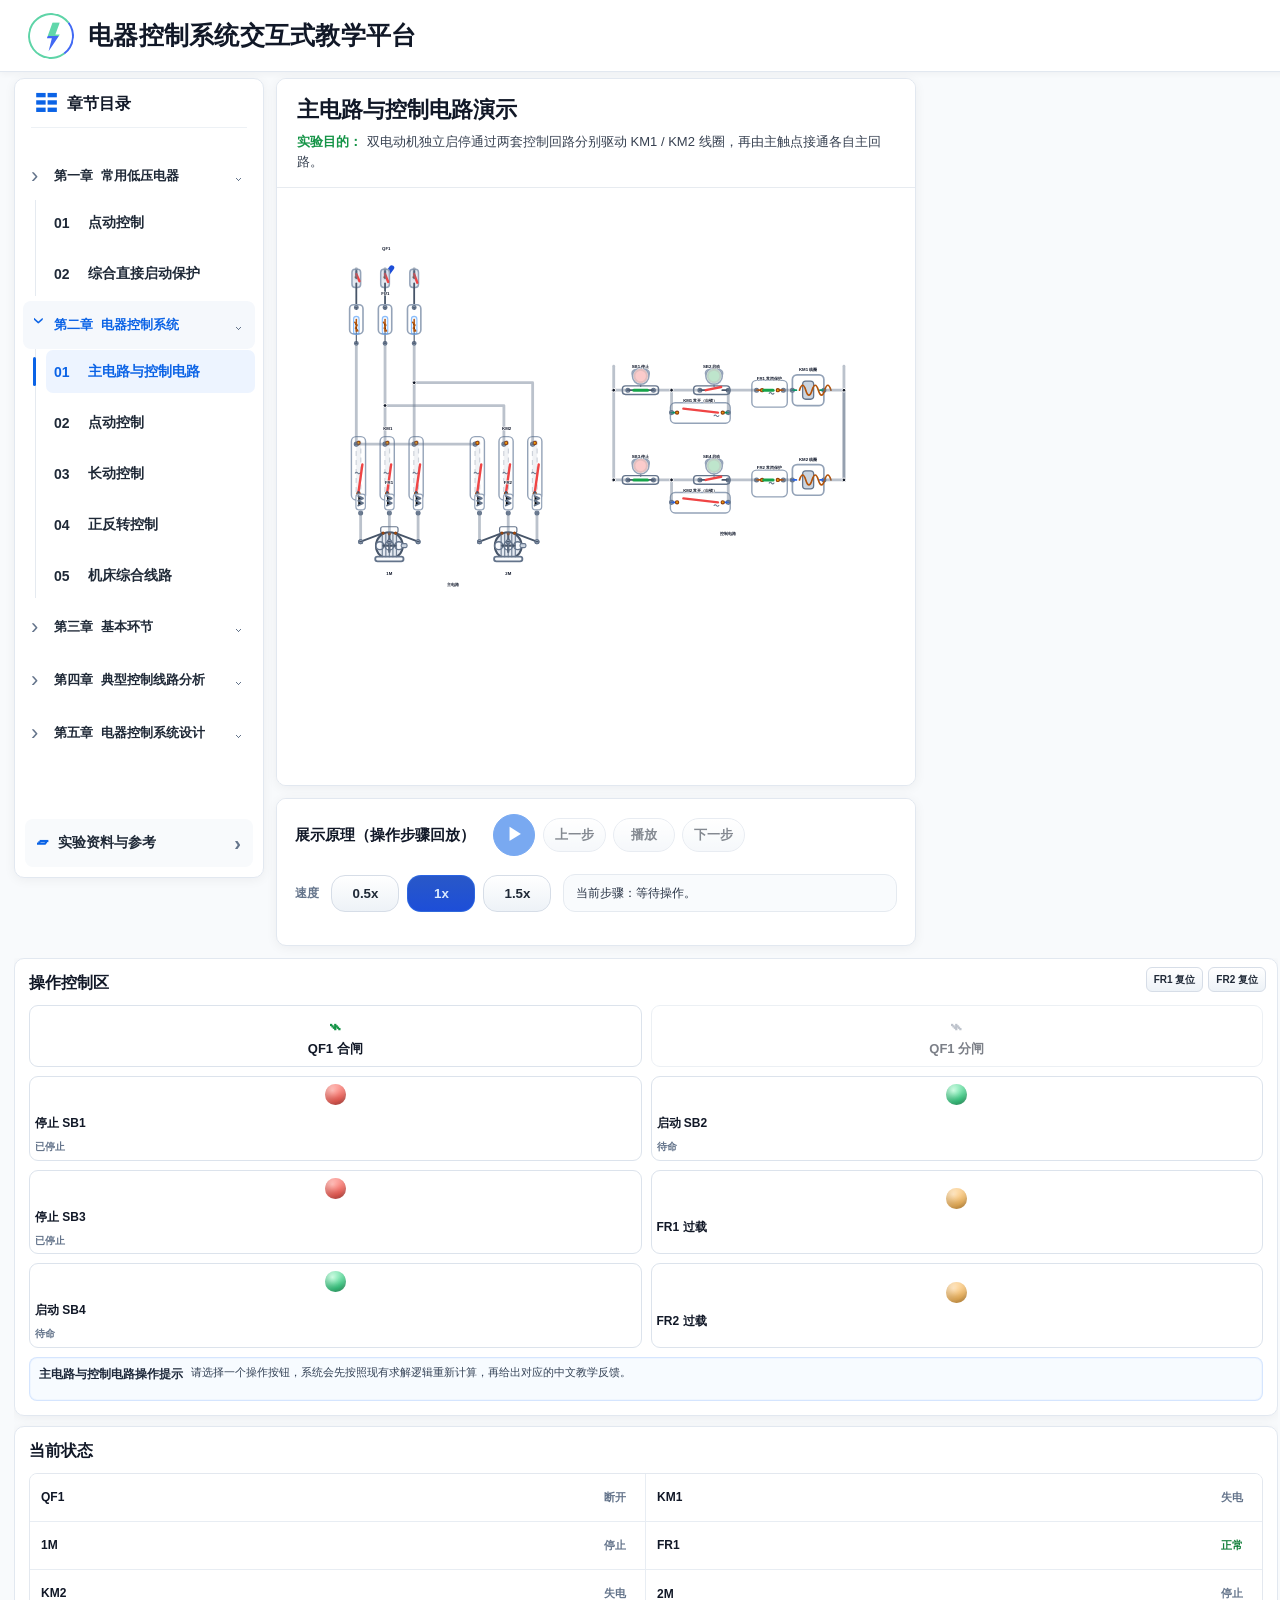
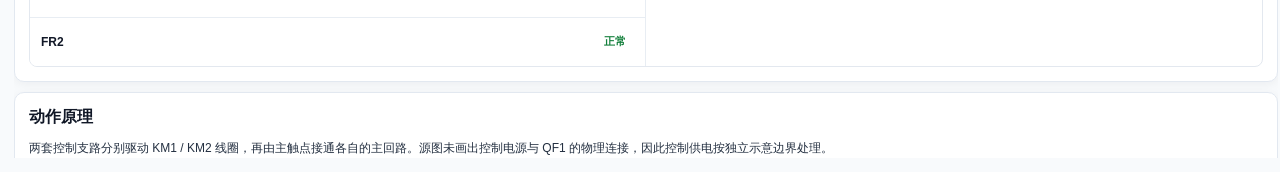
==== commit 22b130da: "Enhance index.html with machine tool circuits integration Added new styles and scripts for machine t" ====
--- a/index.html
+++ b/index.html
@@ -2460,6 +2460,14 @@
       margin-top: 10px;
     }
 
+    .module-extra-controls {
+      display: contents;
+    }
+
+    .module-extra-controls .ctrl-btn {
+      min-width: 0;
+    }
+
     .qf-btn {
       width: 100%;
       border-radius: 14px;
@@ -2765,7 +2773,8 @@
     }
   </style>
   <link rel="stylesheet" href="./src/platform/shell/platform-shell-v1.css?v=20260822-2" />
-  <link rel="stylesheet" href="./src/chapters/chapter01/modules/chapter01-circuits.css?v=20260825-1" />
+  <link rel="stylesheet" href="./src/chapters/chapter01/modules/chapter01-circuits.css?v=20260825-3" />
+  <link rel="stylesheet" href="./src/chapters/chapter02/modules/ch02_machine_tool_circuits/module.css?v=20260827-1" />
 </head>
 <body>
   <div class="app-shell">
@@ -3108,6 +3117,7 @@
               <span class="chip"></span>
               <strong id="tripFr2Label">FR2 过载</strong>
             </button>
+            <div id="moduleExtraControls" class="module-extra-controls hidden" aria-label="当前模块扩展操作"></div>
           </div>
           <div class="btn-row">
             <button id="resetFr" class="small-btn">FR1 复位</button>
@@ -3217,7 +3227,7 @@
   <script src="./src/registry/module-registry.js"></script>
   <script src="./src/platform/module-loader/module-loader.js"></script>
   <script src="./src/platform/module-adapter/facade-module-adapter.js"></script>
-  <script src="./src/chapters/chapter01/modules/_shared/direct-start-runtime.js"></script>
+  <script src="./src/chapters/chapter01/modules/_shared/direct-start-runtime.js?v=20260825-4"></script>
   <script src="./src/chapters/chapter01/modules/ch01_jog/circuit-data.js"></script>
   <script src="./src/chapters/chapter01/modules/ch01_direct_start_protection/circuit-data.js"></script>
   <script src="./src/chapters/chapter01/modules/ch01_jog/facade.js"></script>
@@ -3232,6 +3242,12 @@
   <script src="./src/chapters/chapter02/modules/ch02_jog/module.js"></script>
   <script src="./src/chapters/chapter02/modules/ch02_continuous/module.js"></script>
   <script src="./src/chapters/chapter02/modules/ch02_reverse/module.js"></script>
+  <script src="./src/chapters/chapter02/modules/ch02_machine_tool_circuits/circuit.data.js"></script>
+  <script src="./src/chapters/chapter02/modules/ch02_machine_tool_circuits/solver.js"></script>
+  <script src="./src/chapters/chapter02/modules/ch02_machine_tool_circuits/teaching.js"></script>
+  <script src="./src/chapters/chapter02/modules/ch02_machine_tool_circuits/view.js"></script>
+  <script src="./src/chapters/chapter02/modules/ch02_machine_tool_circuits/facade.js"></script>
+  <script src="./src/chapters/chapter02/modules/ch02_machine_tool_circuits/module.js"></script>
   <script src="./src/platform/navigation/chapter-navigation.js"></script>
   <script>
     window.__FORWARD_REVERSE_BUILD_ID__ = "artifact-audit-2026-08-14-v1";
@@ -3251,7 +3267,7 @@
       "ch01-direct-start-protection": {
         code: "02",
         name: "综合直接启动保护",
-        experimentTitle: "综合直接启动保护实验",
+        experimentTitle: "综合直接启动保护演示",
         experimentSubtitle: "QF1、FU、SB1、SB2、KM1、FR1 和 M 组成完整直接启动链路，具有自锁、停止和过载保护功能。",
         principleTitle: "综合直接启动保护原理",
         principleText: "SB1 建立启动通路，KM1 辅助常开触点完成自锁；SB2 或 FR1 断开控制回路后，KM1 释放，电动机停止。",
@@ -3310,6 +3326,19 @@
         principleText: "正转时，接触器使主回路保持正常相序；反转时，接触器将两相对调后送入电动机，从而改变转向。",
         promptText: "可先合上 QF1，再通过 SB2、SB3、SB1 和 FR1 观察启动、停止、自锁、互锁与过载保护过程。",
         footerTip: "教学演示会按真实动作顺序展示按钮、控制回路、线圈、辅助触点和主回路的变化。",
+        placeholderTag: "",
+        placeholderNote: "",
+        zones: []
+      },
+      "machine-tool-circuits": {
+        code: "05",
+        name: "机床综合线路",
+        experimentTitle: "机床综合线路仿真实验",
+        experimentSubtitle: "依据第二章第90、104页电路图，完成CA6140车床与Z3040摇臂钻床的多电机、多回路、SQ限位、KT延时及联锁仿真。",
+        principleTitle: "机床综合线路动作原理",
+        principleText: "通过QF、FU、KM、FR、SB、SQ、KT与YV的协调动作，观察主轴、进给、摇臂升降和液压夹紧回路的真实通断关系。",
+        promptText: "先选择CA6140或Z3040线路，合上QF，再按操作顺序启动、停止或触发限位与过载，观察动态电流、接触器、电机及保护状态。",
+        footerTip: "所有电流高亮、接触器动作、电机旋转、限位、延时和过载结果均由模块Solver状态驱动。",
         placeholderTag: "",
         placeholderNote: "",
         zones: []
@@ -3577,6 +3606,7 @@
       pressSb2: document.getElementById("pressSb2"),
       pressSb3: document.getElementById("pressSb3"),
       pressSb4: document.getElementById("pressSb4"),
+      moduleExtraControls: document.getElementById("moduleExtraControls"),
       tripFr: document.getElementById("tripFr"),
       tripFr2: document.getElementById("tripFr2"),
       resetFr: document.getElementById("resetFr"),
@@ -6444,13 +6474,14 @@
       return uiState.currentModule === "jog-control";
     }
 
-    function isChapterOneNativeModule() {
+    function isNativeFacadeCanvasModule() {
       return uiState.currentModule === "ch01-jog-control"
-        || uiState.currentModule === "ch01-direct-start-protection";
+        || uiState.currentModule === "ch01-direct-start-protection"
+        || uiState.currentModule === "machine-tool-circuits";
     }
 
     function isLiveCircuitModule() {
-      return isForwardReverseModule() || isMainControlModule() || isContinuousControlModule() || isJogControlModule() || isChapterOneNativeModule();
+      return isForwardReverseModule() || isMainControlModule() || isContinuousControlModule() || isJogControlModule() || isNativeFacadeCanvasModule();
     }
 
     function getActiveReferenceConfig() {
@@ -11620,9 +11651,9 @@
       refs.referenceSourceImage.setAttribute("preserveAspectRatio", "none");
 
       const live = isLiveCircuitModule();
-      const showDeveloperControls = live && !isChapterOneNativeModule() && hasDeveloperToolsEnabled();
-      refs.forwardReverseCanvas.classList.toggle("hidden", !live || isChapterOneNativeModule());
-      refs.chapterModuleCanvas.classList.toggle("hidden", !isChapterOneNativeModule());
+      const showDeveloperControls = live && !isNativeFacadeCanvasModule() && hasDeveloperToolsEnabled();
+      refs.forwardReverseCanvas.classList.toggle("hidden", !live || isNativeFacadeCanvasModule());
+      refs.chapterModuleCanvas.classList.toggle("hidden", !isNativeFacadeCanvasModule());
       refs.placeholderCanvas.classList.toggle("hidden", live);
       refs.developerCalibrationCard.classList.toggle("hidden", !showDeveloperControls);
       refs.developerPreviewCard.classList.toggle("hidden", !showDeveloperControls || isMainControlModule() || isContinuousControlModule() || isJogControlModule());
@@ -12013,7 +12044,7 @@
       updateModuleShell();
       renderActionFeedback();
 
-      if (isChapterOneNativeModule()) {
+      if (isNativeFacadeCanvasModule()) {
         resetCircuitViewportTransform();
         getCurrentFacadeInstance()?.render();
         renderCurrentFacadeStatusViewModel();
@@ -12503,7 +12534,8 @@
       if (phase === "press") actionType = control && control.pressAction;
       if (phase === "release") actionType = control && control.releaseAction;
       if (!actionType) return false;
-      dispatchCurrentFacadeAction(actionType, payload);
+      const actionPayload = { ...(control.payload || {}), ...payload };
+      dispatchCurrentFacadeAction(actionType, actionPayload);
       return true;
     }
 
@@ -12540,7 +12572,7 @@
       const facadeInstance = getCurrentFacadeInstance();
       const viewModel = facadeInstance && facadeInstance.getOperationViewModel();
       const actionType = viewModel && viewModel.protection && viewModel.protection.toggleAction;
-      if (actionType) return dispatchCurrentFacadeAction(actionType);
+      if (actionType) return dispatchCurrentFacadeAction(actionType, viewModel.protection.togglePayload || {});
       return handleTripFrButtonClick();
     }
 
@@ -12548,7 +12580,7 @@
       const facadeInstance = getCurrentFacadeInstance();
       const viewModel = facadeInstance && facadeInstance.getOperationViewModel();
       const actionType = viewModel && viewModel.protection && viewModel.protection.resetAction;
-      if (actionType) return dispatchCurrentFacadeAction(actionType);
+      if (actionType) return dispatchCurrentFacadeAction(actionType, viewModel.protection.resetPayload || {});
       return resetFr();
     }
 
@@ -12560,14 +12592,16 @@
     }
 
     function handleSecondaryProtectionPlatformAction() {
-      const actionType = getCurrentFacadeProtection("secondary")?.toggleAction;
-      if (actionType) return dispatchCurrentFacadeAction(actionType);
+      const protection = getCurrentFacadeProtection("secondary");
+      const actionType = protection?.toggleAction;
+      if (actionType) return dispatchCurrentFacadeAction(actionType, protection.togglePayload || {});
       return handleTripFr2ButtonClick();
     }
 
     function handleSecondaryProtectionResetPlatformAction() {
-      const actionType = getCurrentFacadeProtection("secondary")?.resetAction;
-      if (actionType) return dispatchCurrentFacadeAction(actionType);
+      const protection = getCurrentFacadeProtection("secondary");
+      const actionType = protection?.resetAction;
+      if (actionType) return dispatchCurrentFacadeAction(actionType, protection.resetPayload || {});
       return resetFr2();
     }
 
@@ -13536,6 +13570,20 @@
           || (state.calibration.enabled && !isSimulationSolverMode());
       });
 
+      const fixedSlots = new Set(Object.keys(slotMap));
+      const extraControls = (viewModel.controls || []).filter((control) => control.visible !== false && !fixedSlots.has(control.slot));
+      refs.moduleExtraControls.replaceChildren();
+      refs.moduleExtraControls.classList.toggle("hidden", extraControls.length === 0);
+      extraControls.forEach((control) => {
+        const button = document.createElement("button");
+        button.type = "button";
+        button.className = `ctrl-btn ${control.buttonClass || "forward"}`;
+        button.innerHTML = `<span class="chip"></span><strong>${control.label || "扩展操作"}</strong><span class="ctrl-btn-status">${control.stateText || ""}</span>`;
+        button.disabled = Boolean(control.disabled);
+        button.addEventListener("click", () => dispatchCurrentFacadeAction(control.action, control.payload || {}), { signal: platformModuleLoader?.getCurrent()?.scope?.signal });
+        refs.moduleExtraControls.appendChild(button);
+      });
+
       refs.toggleQf.textContent = viewModel.power.closeLabel;
       refs.openQf.textContent = viewModel.power.openLabel;
       refs.toggleQf.classList.toggle("on", Boolean(viewModel.power.closed));
@@ -13853,7 +13901,8 @@
         platform.moduleDefinitions.createCh02Reverse({
           circuitData: getLegacyCircuitData("forward-reverse"),
           port: createReverseModulePort()
-        })
+        }),
+        platform.moduleDefinitions.createCh02MachineToolCircuits()
       ];
       registrations.forEach((definition) => platformModuleRegistry.register(definition));
 
@@ -13868,7 +13917,7 @@
       platformModuleLoader = platform.loader.createModuleLoader({
         registry: platformModuleRegistry,
         mountRoot: refs.experimentRoot,
-        services: Object.freeze({ setActionFeedback, renderShell: render }),
+        services: Object.freeze({ setActionFeedback, renderShell: render, onFacadeOutput: () => queueMicrotask(render) }),
         setActiveModuleId: (routeId) => {
           uiState.currentModule = routeId;
           state.actionFeedback = {
--- a/src/chapters/chapter01/modules/chapter01-circuits.css
+++ b/src/chapters/chapter01/modules/chapter01-circuits.css
@@ -1,7 +1,7 @@
 [data-module^="ch01_"] .ch01-circuit-svg {
   width: 100%;
   height: 100%;
-  min-height: 590px;
+  min-height: 0;
   display: block;
   background: #fff;
 }
@@ -15,10 +15,6 @@
 [data-module^="ch01_"] .ch01-wire-base.ch01-phase-l2 { stroke: #15944f; }
 [data-module^="ch01_"] .ch01-wire-base.ch01-phase-l3 { stroke: #e84343; }
 [data-module^="ch01_"] .ch01-wire-control { stroke-width: 3.5; }
-[data-module^="ch01_"] .ch01-wire-flow { fill: none; stroke: #17a96b; stroke-width: 5; stroke-linecap: round; stroke-dasharray: 10 9; animation: ch01-current-flow 1s linear infinite; }
-[data-module^="ch01_"] .ch01-wire-flow.ch01-phase-l1 { stroke: #f0b500; }
-[data-module^="ch01_"] .ch01-wire-flow.ch01-phase-l2 { stroke: #12b663; }
-[data-module^="ch01_"] .ch01-wire-flow.ch01-phase-l3 { stroke: #ff4d4f; }
 [data-module^="ch01_"] .ch01-wire-partial { fill: none; stroke: #e0a32f; stroke-width: 4; stroke-dasharray: 7 8; }
 [data-module^="ch01_"] .ch01-terminal { fill: #fff; stroke: #526176; stroke-width: 2; }
 [data-module^="ch01_"] .ch01-contact { stroke: #5c697a; stroke-width: 5; stroke-linecap: round; transition: 160ms ease; }
@@ -26,6 +22,7 @@
 [data-module^="ch01_"] .ch01-device-label { font-size: 16px; font-weight: 700; }
 [data-module^="ch01_"] .ch01-label-centered,
 [data-module^="ch01_"] .ch01-terminal-number { text-anchor: middle; }
+[data-module^="ch01_"] .ch01-label-side { text-anchor: end; }
 [data-module^="ch01_"] .ch01-terminal-number { font-size: 12px; font-weight: 700; fill: #64748b; }
 [data-module^="ch01_"] .ch01-hit-target { fill: #fff; fill-opacity: 0; stroke: none; pointer-events: all; }
 [data-module^="ch01_"] .ch01-supplies text { font-size: 17px; font-weight: 800; text-anchor: middle; }
@@ -50,9 +47,97 @@
 [data-module^="ch01_"] .ch01-clickable:hover .ch01-contact,
 [data-module^="ch01_"] .ch01-clickable:hover rect { filter: drop-shadow(0 0 5px rgba(40, 116, 255, .35)); }
 
-@keyframes ch01-current-flow { to { stroke-dashoffset: -19; } }
+[data-module^="ch01_"] .ch01-target-circuit {
+  max-width: 100%;
+  overflow: visible;
+}
+[data-module^="ch01_"] .ch01-target-circuit .ch01-zone-title { font-size: 17px; fill: #172033; }
+[data-module^="ch01_"] .ch01-target-circuit .ch01-wire-base { stroke-width: 3.2; }
+[data-module^="ch01_"] .ch01-target-circuit .ch01-wire-control { stroke: #aeb8c7; }
+[data-module^="ch01_"] .ch01-target-circuit .ch01-phase-label {
+  font-size: 16px;
+  font-weight: 800;
+  text-anchor: middle;
+}
+[data-module^="ch01_"] .ch01-target-circuit .sim-terminal,
+[data-module^="ch01_"] .ch01-target-circuit .sim-contact-frame,
+[data-module^="ch01_"] .ch01-target-circuit .sim-fuse-shell,
+[data-module^="ch01_"] .ch01-target-circuit .sim-coil-body,
+[data-module^="ch01_"] .ch01-target-circuit .sim-fr-channel,
+[data-module^="ch01_"] .ch01-target-circuit .sim-motor-shell {
+  vector-effect: non-scaling-stroke;
+}
+[data-module^="ch01_"] .ch01-target-circuit .ch01-target-motor.is-fault .sim-motor-shell {
+  fill: #fff0f0;
+  stroke: #d83c3c;
+}
+
+[data-module="ch01_direct_start_protection"] .ch01-target-protection .ch01-target-aux .ch01-contact.is-closed {
+  stroke: #15945a;
+}
+[data-module="ch01_direct_start_protection"] .ch01-target-protection .ch01-target-aux.is-active .ch01-hit-target {
+  fill: #e9fbf2;
+  fill-opacity: .45;
+}
+[data-module="ch01_direct_start_protection"] .ch01-target-protection .ch01-stop-cap {
+  fill: #fca5a5;
+  stroke: #dc5252;
+  stroke-width: 2;
+}
+[data-module="ch01_direct_start_protection"] .ch01-target-protection .ch01-supply-mark {
+  font-size: 17px;
+  font-weight: 800;
+  text-anchor: middle;
+  fill: #1769d2;
+}
+
+@media (min-width: 1181px) and (max-width: 1480px) {
+  body:has(#chapterModuleCanvas [data-module^="ch01_"]) .workspace {
+    grid-template-columns: 250px minmax(0, 1fr) 350px;
+  }
+  body:has(#chapterModuleCanvas [data-module^="ch01_"]) .inspector {
+    position: sticky;
+    grid-column: auto;
+    display: flex;
+    grid-template-columns: none;
+    max-height: calc(100vh - 100px);
+  }
+}
+
+/* Keep the complete playback strip visible on common laptop-height viewports. */
+@media (min-width: 1181px) and (max-height: 980px) {
+  body:has(#chapterModuleCanvas [data-module^="ch01_"]) #chapterModuleCanvas .ch01-circuit-svg {
+    height: 93.84%;
+    margin: auto;
+    transform: scale(.9384);
+    transform-origin: center;
+  }
+
+  body:has(#chapterModuleCanvas [data-module^="ch01_"]) .stage-card {
+    height: calc(100vh - 240px);
+    min-height: 580px;
+  }
+
+  body:has(#chapterModuleCanvas [data-module^="ch01_"]) .stage-card-head {
+    padding: 12px 18px 10px;
+  }
+
+  body:has(#chapterModuleCanvas [data-module^="ch01_"]) .stage-card-head h3 {
+    margin-bottom: 5px;
+    font-size: 20px;
+  }
+
+  body:has(#chapterModuleCanvas [data-module^="ch01_"]) .footerbar {
+    min-height: 128px;
+  }
+
+  body:has(#chapterModuleCanvas [data-module^="ch01_"]) .footer-playback-panel {
+    padding: 10px 16px;
+  }
+}
+
 @keyframes ch01-motor-spin { to { transform: rotate(360deg); } }
 
 @media (max-width: 1100px) {
-  [data-module^="ch01_"] .ch01-circuit-svg { min-height: 480px; }
+  [data-module^="ch01_"] .ch01-circuit-svg { min-height: 0; }
 }
--- a/src/chapters/chapter02/modules/ch02_machine_tool_circuits/module.css
+++ b/src/chapters/chapter02/modules/ch02_machine_tool_circuits/module.css
@@ -0,0 +1,129 @@
+[data-module="ch02_machine_tool_circuits"] {
+  --machine-blue: var(--platform-blue, #0b63e6);
+  --machine-green: var(--platform-green, #159447);
+  --machine-red: var(--platform-red, #d9232e);
+  --machine-wire: #27364a;
+  width: 100%;
+  min-height: 100%;
+  color: #111827;
+  font-family: "Microsoft YaHei", "PingFang SC", Arial, sans-serif;
+}
+
+[data-module="ch02_machine_tool_circuits"] .machine-toolbar {
+  display: flex;
+  align-items: center;
+  justify-content: space-between;
+  gap: 12px;
+  padding: 7px 10px 9px;
+  border-bottom: 1px solid #e5eaf0;
+}
+
+[data-module="ch02_machine_tool_circuits"] .machine-tabs { display: flex; gap: 6px; }
+
+[data-module="ch02_machine_tool_circuits"] .machine-tab {
+  min-height: 30px;
+  padding: 5px 10px;
+  border: 1px solid #d9e2ec;
+  border-radius: 7px;
+  color: #334155;
+  background: #fff;
+  font: inherit;
+  font-size: 12px;
+  font-weight: 700;
+  cursor: pointer;
+}
+
+[data-module="ch02_machine_tool_circuits"] .machine-tab[aria-pressed="true"] {
+  color: #fff;
+  border-color: var(--machine-blue);
+  background: var(--machine-blue);
+}
+
+[data-module="ch02_machine_tool_circuits"] .machine-source { color: #64748b; font-size: 11px; }
+
+[data-module="ch02_machine_tool_circuits"] .machine-canvas-shell {
+  height: calc(100% - 48px);
+  min-height: 505px;
+  padding: 6px;
+  background: #fff;
+}
+
+[data-module="ch02_machine_tool_circuits"] .machine-canvas { width: 100%; height: 100%; display: block; }
+[data-module="ch02_machine_tool_circuits"] .machine-panel { fill: #fbfdff; stroke: #dce4ed; stroke-width: 1.5; }
+[data-module="ch02_machine_tool_circuits"] .machine-panel-title { fill: #0f172a; font-size: 18px; font-weight: 750; }
+[data-module="ch02_machine_tool_circuits"] .machine-panel-note,
+[data-module="ch02_machine_tool_circuits"] .machine-label-small { fill: #64748b; font-size: 12px; }
+[data-module="ch02_machine_tool_circuits"] .machine-label { fill: #111827; font-size: 14px; font-weight: 700; }
+[data-module="ch02_machine_tool_circuits"] .machine-rung-title { fill: #334155; font-size: 12px; font-weight: 750; }
+
+[data-module="ch02_machine_tool_circuits"] .machine-symbol,
+[data-module="ch02_machine_tool_circuits"] .machine-wire {
+  fill: none;
+  stroke: var(--machine-wire);
+  stroke-width: 3;
+  stroke-linecap: round;
+  stroke-linejoin: round;
+  vector-effect: non-scaling-stroke;
+}
+
+[data-module="ch02_machine_tool_circuits"] .machine-wire.is-partial { stroke: #d59a17; }
+
+[data-module="ch02_machine_tool_circuits"] .machine-wire.is-active {
+  stroke: var(--machine-green);
+  stroke-width: 4.2;
+  stroke-dasharray: 9 7;
+  animation: machine-current-flow 1s linear infinite;
+}
+
+[data-module="ch02_machine_tool_circuits"] .machine-wire.phase-l2.is-active { stroke: #0ea5e9; }
+[data-module="ch02_machine_tool_circuits"] .machine-wire.phase-l3.is-active { stroke: #8b5cf6; }
+
+[data-module="ch02_machine_tool_circuits"] .machine-device.is-active .machine-symbol,
+[data-module="ch02_machine_tool_circuits"] .machine-device.is-active rect,
+[data-module="ch02_machine_tool_circuits"] .machine-device.is-active circle { stroke: var(--machine-green); }
+[data-module="ch02_machine_tool_circuits"] .machine-device.is-tripped .machine-symbol,
+[data-module="ch02_machine_tool_circuits"] .machine-device.is-tripped rect { stroke: var(--machine-red); }
+
+[data-module="ch02_machine_tool_circuits"] .machine-coil {
+  fill: #fff;
+  stroke: var(--machine-wire);
+  stroke-width: 3;
+  rx: 5px;
+  vector-effect: non-scaling-stroke;
+}
+
+[data-module="ch02_machine_tool_circuits"] .machine-device.is-active .machine-coil { fill: #eafaf1; }
+[data-module="ch02_machine_tool_circuits"] .machine-fuse,
+[data-module="ch02_machine_tool_circuits"] .machine-fr { fill: #fff; stroke: var(--machine-wire); stroke-width: 3; vector-effect: non-scaling-stroke; }
+
+[data-module="ch02_machine_tool_circuits"] .machine-motor-rotor {
+  fill: none;
+  stroke: #64748b;
+  stroke-width: 3;
+  stroke-dasharray: 10 6;
+  transform-box: fill-box;
+  transform-origin: center;
+}
+
+[data-module="ch02_machine_tool_circuits"] .machine-motor-arrow { fill: none; stroke: #64748b; stroke-width: 3; }
+[data-module="ch02_machine_tool_circuits"] .machine-device.is-active .machine-motor-rotor,
+[data-module="ch02_machine_tool_circuits"] .machine-device.is-active .machine-motor-arrow { stroke: var(--machine-green); animation: machine-motor-spin 850ms linear infinite; }
+[data-module="ch02_machine_tool_circuits"] .machine-device.is-active.is-reverse .machine-motor-rotor,
+[data-module="ch02_machine_tool_circuits"] .machine-device.is-active.is-reverse .machine-motor-arrow { animation-direction: reverse; }
+
+[data-module="ch02_machine_tool_circuits"] .machine-timer-mark { fill: none; stroke: #64748b; stroke-width: 2; }
+[data-module="ch02_machine_tool_circuits"] .machine-section-rule { stroke: #dce4ed; stroke-width: 1.5; }
+[data-module="ch02_machine_tool_circuits"] .machine-status-chip { fill: #f1f5f9; stroke: #d8e0e8; }
+[data-module="ch02_machine_tool_circuits"] .machine-status-chip.is-on { fill: #e8f8ef; stroke: #8bd3aa; }
+[data-module="ch02_machine_tool_circuits"] .machine-status-text { fill: #334155; font-size: 12px; font-weight: 700; }
+[data-module="ch02_machine_tool_circuits"] .machine-motion-object rect { fill: #f1f5f9; stroke: #c9d7e7; }
+[data-module="ch02_machine_tool_circuits"] .machine-motion-object text { fill: #334155; font-size: 11px; font-weight: 700; }
+
+@keyframes machine-current-flow { to { stroke-dashoffset: -32; } }
+@keyframes machine-motor-spin { to { transform: rotate(360deg); } }
+
+@media (prefers-reduced-motion: reduce) {
+  [data-module="ch02_machine_tool_circuits"] .machine-wire.is-active,
+  [data-module="ch02_machine_tool_circuits"] .machine-device.is-active .machine-motor-rotor,
+  [data-module="ch02_machine_tool_circuits"] .machine-device.is-active .machine-motor-arrow { animation: none; }
+}
